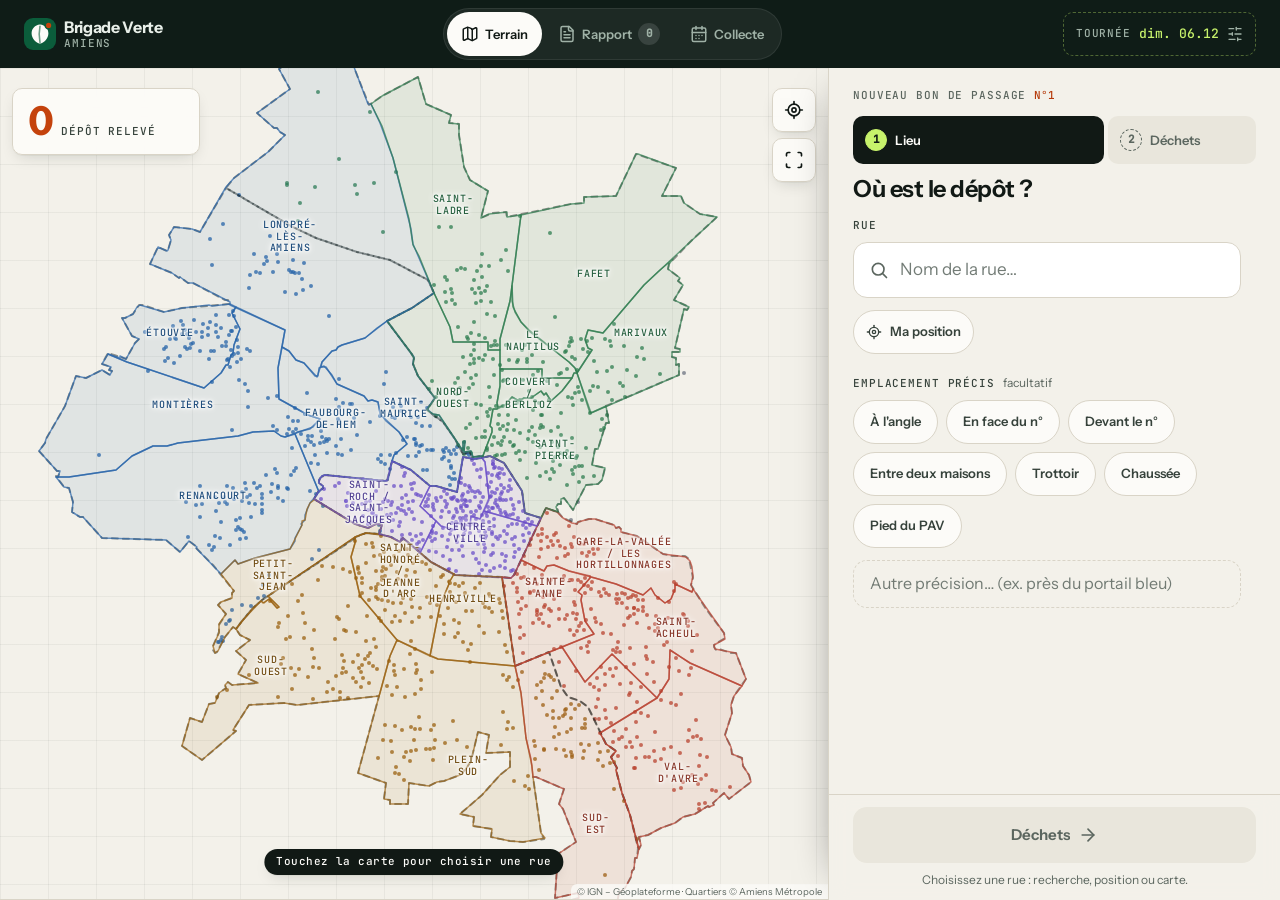
==== brigade-verte-v3/index.html @ 31c877b4 "Audit 6 axes : fiabilité des données, GPS, paysage, accessibilité Données et hors ligne - Service wo" ====
<!doctype html>
<html lang="fr">
<head>
<meta charset="utf-8">
<meta name="viewport" content="width=device-width, initial-scale=1, viewport-fit=cover, interactive-widget=resizes-content">
<meta name="theme-color" content="#0f1c17">
<meta name="color-scheme" content="light">
<meta name="robots" content="noindex, nofollow">
<meta name="description" content="Brigade Verte d'Amiens : relevé des dépôts sauvages pendant la tournée, carte du territoire, rapport prêt à envoyer.">

<link rel="manifest" href="manifest.webmanifest">
<meta name="application-name" content="Brigade Verte Amiens">
<meta name="mobile-web-app-capable" content="yes">
<meta name="apple-mobile-web-app-capable" content="yes">
<meta name="apple-mobile-web-app-status-bar-style" content="black-translucent">
<meta name="apple-mobile-web-app-title" content="Brigade Verte">
<link rel="icon" type="image/svg+xml" href="assets/logo/logo.svg">
<link rel="icon" type="image/png" sizes="32x32" href="assets/icons/icon-32.png">
<link rel="icon" type="image/png" sizes="192x192" href="assets/icons/icon-192.png">
<link rel="apple-touch-icon" href="assets/icons/icon-180.png">
<link rel="preload" href="assets/fonts/InstrumentSans-var.woff2" as="font" type="font/woff2" crossorigin>
<link rel="preload" href="assets/fonts/BricolageGrotesque-var.woff2" as="font" type="font/woff2" crossorigin>
<link rel="preload" href="assets/fonts/JetBrainsMono-500.woff2" as="font" type="font/woff2" crossorigin>

<title>Brigade Verte · Amiens</title>

<!-- Ordre : tokens → socle → structure → composants → territoire → mouvement -->
<link rel="stylesheet" href="css/vendor/leaflet.css">
<link rel="stylesheet" href="css/tokens.css">
<link rel="stylesheet" href="css/base.css">
<link rel="stylesheet" href="css/layout.css">
<link rel="stylesheet" href="css/components.css">
<link rel="stylesheet" href="css/map.css">
<link rel="stylesheet" href="css/animations.css">
<link rel="stylesheet" href="css/splash.css">
</head>
<body>
<!-- ═════════ Séquence de démarrage (css/splash.css · js/splash.js) ═════════
     Décor aria-hidden ; le lecteur d'écran n'entend qu'« Chargement… ». -->
<div class="splash" id="splash">
  <canvas class="splashDust" id="splashDust" aria-hidden="true"></canvas>
  <div class="splashGrid" aria-hidden="true"></div>
  <div class="splashSweep" aria-hidden="true"></div>
  <div class="splashHud" aria-hidden="true">
    <span class="hudTL"><b><i class="hudDot" id="splashSecureDot"></i><span id="splashSecure">SECURE CONNECTION</span></b><em id="splashProto">HTTPS · TLS</em></span>
    <span class="hudTR"><b><span id="splashOnline">SYSTEM ONLINE</span><i class="hudDot" id="splashOnlineDot"></i></b><em id="splashClock">--:--:--</em></span>
    <span class="hudBL"><b>49.8942° N · 2.2957° E</b><em>Amiens · 27 quartiers · 5 secteurs</em></span>
    <span class="hudBR"><b>Brigade Verte · v4.9</b><em id="splashVoies">Base des voies locale</em></span>
  </div>
  <div class="splashCore">
    <div class="splashLine" aria-hidden="true"></div>
    <p class="splashBoot" aria-hidden="true">INITIALISATION DU SYSTÈME...<i></i></p>
    <div class="splashEmblem" aria-hidden="true">
      <svg class="splashRing" viewBox="0 0 148 148" fill="none" stroke="currentColor"><circle cx="74" cy="74" r="72" stroke-width="1" stroke-dasharray="1 5"/><path d="M74 0v7M74 141v7M0 74h7M141 74h7" stroke-width="1.2"/></svg>
      <span class="corner c1"></span><span class="corner c2"></span><span class="corner c3"></span><span class="corner c4"></span>
      <!-- Emblème de l'application (pas un logo officiel). Logo officiel : voir OFFICIAL_LOGO dans js/splash.js -->
      <img class="splashLogo" id="splashLogo" src="assets/logo/logo.svg" alt="" width="76" height="76" decoding="async">
    </div>
    <p class="splashIdent" aria-hidden="true">IDENTIFICATION : <b>BRIGADE VERTE</b></p>
    <p class="splashTitle" aria-hidden="true">
      <span class="t1">Police municipale</span>
      <span class="t2">Amiens</span>
      <span class="t3" data-text="Brigade Verte">Brigade Verte</span>
    </p>
    <div class="splashLoad" aria-hidden="true">
      <div class="splashLoadHead"><span id="splashStatus">ACCÈS SÉCURISÉ</span><span id="splashPct">000 %</span></div>
      <div class="splashBar"><i id="splashBar"></i></div>
    </div>
  </div>
  <div class="splashScanlines" aria-hidden="true"></div>
  <div class="splashVignette" aria-hidden="true"></div>
  <div class="splashFlash" aria-hidden="true"></div>
  <p class="splashSkip" aria-hidden="true">Toucher pour passer</p>
  <p class="visually-hidden" role="status">Chargement de Brigade Verte, Police municipale d'Amiens…</p>
</div>
<a class="skip-link" href="#panel">Aller à la saisie</a>

<!-- Icônes : jeu unique Lucide (ISC), trait 2 px — référencées via <use href="#i-…"> -->
<svg class="sprite" aria-hidden="true" focusable="false" xmlns="http://www.w3.org/2000/svg">
  <symbol id="i-map-pin" viewBox="0 0 24 24"><path d="M20 10c0 6-8 12-8 12s-8-6-8-12a8 8 0 0 1 16 0Z"/><circle cx="12" cy="10" r="3"/></symbol>
  <symbol id="i-locate" viewBox="0 0 24 24"><line x1="2" x2="5" y1="12" y2="12"/><line x1="19" x2="22" y1="12" y2="12"/><line x1="12" x2="12" y1="2" y2="5"/><line x1="12" x2="12" y1="19" y2="22"/><circle cx="12" cy="12" r="7"/><circle cx="12" cy="12" r="2.5"/></symbol>
  <symbol id="i-search" viewBox="0 0 24 24"><circle cx="11" cy="11" r="7"/><path d="m21 21-4.3-4.3"/></symbol>
  <symbol id="i-x" viewBox="0 0 24 24"><path d="M18 6 6 18"/><path d="m6 6 12 12"/></symbol>
  <symbol id="i-check" viewBox="0 0 24 24"><path d="M20 6 9 17l-5-5"/></symbol>
  <symbol id="i-plus" viewBox="0 0 24 24"><path d="M5 12h14"/><path d="M12 5v14"/></symbol>
  <symbol id="i-arrow-right" viewBox="0 0 24 24"><path d="M5 12h14"/><path d="m12 5 7 7-7 7"/></symbol>
  <symbol id="i-arrow-left" viewBox="0 0 24 24"><path d="m12 19-7-7 7-7"/><path d="M19 12H5"/></symbol>
  <symbol id="i-pencil" viewBox="0 0 24 24"><path d="M17 3a2.83 2.83 0 1 1 4 4L7.5 20.5 2 22l1.5-5.5Z"/><path d="m15 5 4 4"/></symbol>
  <symbol id="i-copy" viewBox="0 0 24 24"><rect width="14" height="14" x="8" y="8" rx="2"/><path d="M4 16c-1.1 0-2-.9-2-2V4c0-1.1.9-2 2-2h10c1.1 0 2 .9 2 2"/></symbol>
  <symbol id="i-trash" viewBox="0 0 24 24"><path d="M3 6h18"/><path d="M19 6v14c0 1-1 2-2 2H7c-1 0-2-1-2-2V6"/><path d="M8 6V4c0-1 1-2 2-2h4c1 0 2 1 2 2v2"/></symbol>
  <symbol id="i-mail" viewBox="0 0 24 24"><rect width="20" height="16" x="2" y="4" rx="2"/><path d="m22 7-8.97 5.7a1.94 1.94 0 0 1-2.06 0L2 7"/></symbol>
  <symbol id="i-globe" viewBox="0 0 24 24"><circle cx="12" cy="12" r="10"/><path d="M12 2a14.5 14.5 0 0 0 0 20 14.5 14.5 0 0 0 0-20"/><path d="M2 12h20"/></symbol>
  <symbol id="i-download" viewBox="0 0 24 24"><path d="M21 15v4a2 2 0 0 1-2 2H5a2 2 0 0 1-2-2v-4"/><polyline points="7 10 12 15 17 10"/><line x1="12" x2="12" y1="15" y2="3"/></symbol>
  <symbol id="i-upload" viewBox="0 0 24 24"><path d="M21 15v4a2 2 0 0 1-2 2H5a2 2 0 0 1-2-2v-4"/><polyline points="17 8 12 3 7 8"/><line x1="12" x2="12" y1="3" y2="15"/></symbol>
  <symbol id="i-sliders" viewBox="0 0 24 24"><line x1="21" x2="14" y1="4" y2="4"/><line x1="10" x2="3" y1="4" y2="4"/><line x1="21" x2="12" y1="12" y2="12"/><line x1="8" x2="3" y1="12" y2="12"/><line x1="21" x2="16" y1="20" y2="20"/><line x1="12" x2="3" y1="20" y2="20"/><line x1="14" x2="14" y1="2" y2="6"/><line x1="8" x2="8" y1="10" y2="14"/><line x1="16" x2="16" y1="18" y2="22"/></symbol>
  <symbol id="i-rotate" viewBox="0 0 24 24"><path d="M3 12a9 9 0 1 0 9-9 9.75 9.75 0 0 0-6.74 2.74L3 8"/><path d="M3 3v5h5"/></symbol>
  <symbol id="i-scan" viewBox="0 0 24 24"><path d="M3 7V5a2 2 0 0 1 2-2h2"/><path d="M17 3h2a2 2 0 0 1 2 2v2"/><path d="M21 17v2a2 2 0 0 1-2 2h-2"/><path d="M7 21H5a2 2 0 0 1-2-2v-2"/></symbol>
  <symbol id="i-file" viewBox="0 0 24 24"><path d="M15 2H6a2 2 0 0 0-2 2v16a2 2 0 0 0 2 2h12a2 2 0 0 0 2-2V7Z"/><path d="M14 2v4a2 2 0 0 0 2 2h4"/><path d="M16 13H8"/><path d="M16 17H8"/><path d="M10 9H8"/></symbol>
  <symbol id="i-calendar" viewBox="0 0 24 24"><rect width="18" height="18" x="3" y="4" rx="2"/><path d="M16 2v4"/><path d="M8 2v4"/><path d="M3 10h18"/><path d="M8 14h.01"/><path d="M12 14h.01"/><path d="M16 14h.01"/><path d="M8 18h.01"/><path d="M12 18h.01"/></symbol>
  <symbol id="i-external" viewBox="0 0 24 24"><path d="M15 3h6v6"/><path d="M10 14 21 3"/><path d="M18 13v6a2 2 0 0 1-2 2H5a2 2 0 0 1-2-2V8a2 2 0 0 1 2-2h6"/></symbol>
  <symbol id="i-map" viewBox="0 0 24 24"><path d="M14.1 4.9 9.9 3.1a2 2 0 0 0-1.7 0L3.6 5.2A1 1 0 0 0 3 6.1v13.3a1 1 0 0 0 1.4.9l3.8-1.9a2 2 0 0 1 1.7 0l4.2 2.1a2 2 0 0 0 1.7 0l4.6-2.3a1 1 0 0 0 .6-.9V4.6a1 1 0 0 0-1.4-.9l-3.8 1.9a2 2 0 0 1-1.7 0Z"/><path d="M15 5.8v15"/><path d="M9 3.2v15"/></symbol>
  <symbol id="i-flag" viewBox="0 0 24 24"><path d="M4 15s1-1 4-1 5 2 8 2 4-1 4-1V3s-1 1-4 1-5-2-8-2-4 1-4 1z"/><line x1="4" x2="4" y1="22" y2="15"/></symbol>
  <symbol id="i-corner" viewBox="0 0 24 24"><polyline points="9 10 4 15 9 20"/><path d="M20 4v7a4 4 0 0 1-4 4H4"/></symbol>
  <symbol id="i-chevron" viewBox="0 0 24 24"><path d="m6 9 6 6 6-6"/></symbol>
  <symbol id="i-more" viewBox="0 0 24 24"><circle cx="12" cy="12" r="1"/><circle cx="19" cy="12" r="1"/><circle cx="5" cy="12" r="1"/></symbol>
  <symbol id="i-wifi-off" viewBox="0 0 24 24"><path d="M12 20h.01"/><path d="M8.5 16.43a5 5 0 0 1 7 0"/><path d="M2 8.82a15 15 0 0 1 4.17-2.65"/><path d="M10.66 5c4.01-.36 8.14.9 11.34 3.76"/><path d="M16.85 11.25a10 10 0 0 1 2.22 1.68"/><path d="M5 13a10 10 0 0 1 5.24-2.76"/><line x1="2" x2="22" y1="2" y2="22"/></symbol>
</svg>

<div class="app" id="app" data-view="terrain" data-stage="1">

  <!-- ═══ Barre d'application ═══ -->
  <header class="appbar">
    <h1 class="visually-hidden">Brigade Verte Amiens — relevé des dépôts sauvages</h1>
    <a class="brand" href="#terrain" aria-label="Brigade Verte — accueil de la tournée">
      <svg class="brandMark" viewBox="0 0 32 32" aria-hidden="true"><rect width="32" height="32" rx="9" fill="#0b5d3b"/><path d="M16 6.5c5.2.5 8.4 4.3 8.4 8.8 0 5.5-4.5 9.5-8.4 10.4-3.9-.9-8.4-4.9-8.4-10.4 0-4.5 3.2-8.3 8.4-8.8Z" fill="#fcfbf8"/><path d="M16 8.2c-1 4.9-1 11.7 0 16.4" stroke="#0b5d3b" stroke-width="1.6" stroke-linecap="round" fill="none" opacity=".6"/><circle cx="24.6" cy="7.4" r="3.4" fill="#c4420c" stroke="#0b5d3b" stroke-width="1.6"/></svg>
      <span class="wordmark" aria-hidden="true"><b>Brigade Verte</b><span>Amiens</span></span>
    </a>

    <nav class="viewSwitch" aria-label="Vues">
      <button type="button" class="vsBtn" data-view-target="terrain" aria-current="page" aria-label="Terrain : saisie et carte"><svg class="icon" aria-hidden="true"><use href="#i-map"></use></svg><span>Terrain</span></button>
      <button type="button" class="vsBtn" data-view-target="rapport" aria-label="Rapport de tournée"><svg class="icon" aria-hidden="true"><use href="#i-file"></use></svg><span>Rapport</span><span class="count" id="navCount">0</span></button>
      <button type="button" class="vsBtn" data-view-target="collecte" aria-label="Jour de collecte"><svg class="icon" aria-hidden="true"><use href="#i-calendar"></use></svg><span>Collecte</span></button>
    </nav>

    <button type="button" class="stamp" id="openSettings" aria-haspopup="dialog">
      <span class="stampLabel">Tournée</span>
      <time id="tourDate" class="stampDate">—</time>
      <svg class="icon" aria-hidden="true"><use href="#i-sliders"></use></svg>
      <span class="visually-hidden">— réglages de la tournée</span>
    </button>
  </header>

  <div class="banner banner--offline" id="offlineBanner" role="status" hidden>
    <svg class="icon" aria-hidden="true"><use href="#i-wifi-off"></use></svg>
    Hors connexion — tout reste enregistré sur l'appareil. Secteur déduit de la rue.
  </div>
  <div class="banner banner--update" id="updateBanner" role="status" hidden>
    <span>Nouvelle version prête.</span>
    <button class="linkBtn" id="updateReload" type="button">Actualiser</button>
  </div>

  <main class="stage" id="main">

    <!-- ═══ Territoire : carte de la tournée ═══ -->
    <section class="territory" id="territory" aria-label="Carte de la tournée">
      <div class="map" id="map" aria-label="Carte d'Amiens : quartiers, rues et dépôts relevés"></div>

      <div class="mapHud" id="mapHud">
        <div class="hudCount"><b id="hudCount">0</b><span id="hudCountLabel">dépôt relevé</span></div>
        <div class="sectorBar" id="hudSectors" aria-hidden="true"></div>
      </div>

      <div class="mapTools">
        <button type="button" class="mapBtn" id="mapLocate" title="Me localiser" aria-label="Me localiser et proposer les rues proches"><svg class="icon" aria-hidden="true"><use href="#i-locate"></use></svg></button>
        <button type="button" class="mapBtn" id="mapFit" title="Recentrer" aria-label="Recentrer la carte"><svg class="icon" aria-hidden="true"><use href="#i-scan"></use></svg></button>
      </div>

      <p class="mapHint" id="mapHint">Touchez la carte pour choisir une rue</p>
      <p class="gpsStatus mono" id="gpsStatus" role="status" aria-live="polite" hidden></p>

      <div class="mapPick" id="mapPick" role="dialog" aria-label="Rues proches du point touché" hidden>
        <div class="mapPickHead"><span id="mapPickTitle">Rues les plus proches</span><button type="button" class="iconBtn" id="mapPickClose" aria-label="Fermer"><svg class="icon" aria-hidden="true"><use href="#i-x"></use></svg></button></div>
        <div class="mapPickList" id="mapPickList" role="listbox"></div>
      </div>
    </section>

    <!-- ═══ Panneau : saisie ou rapport ═══ -->
    <section class="panel" id="panel" tabindex="-1">

      <!-- ─── Vue TERRAIN : composeur de bon de passage ─── -->
      <div class="view view--terrain" id="viewTerrain">
        <div class="composerHead">
          <p class="eyebrow" id="composerEyebrow">Nouveau bon de passage <span class="mono" id="composerNum">n°1</span></p>
          <ol class="stages" aria-label="Étapes du bon de passage">
            <li><button type="button" class="stageBtn" data-stage-target="1"><span class="stageDot">1</span><span class="stageName">Lieu</span></button></li>
            <li><button type="button" class="stageBtn" data-stage-target="2"><span class="stageDot">2</span><span class="stageName">Déchets</span></button></li>
          </ol>
        </div>

        <div class="composerBody" id="composerBody">

          <!-- Étape 1 · LIEU -->
          <fieldset class="stagePane" id="stage1" data-stage="1">
            <legend class="stageTitle">Où est le dépôt&nbsp;?</legend>

            <div class="field">
              <label class="label" for="streetInput">Rue</label>
              <div class="combo" id="streetCombo">
                <svg class="icon comboIcon" aria-hidden="true"><use href="#i-search"></use></svg>
                <input id="streetInput" class="input input--combo" autocomplete="off" autocapitalize="off" enterkeyhint="search" spellcheck="false" placeholder="Nom de la rue…" role="combobox" aria-autocomplete="list" aria-expanded="false" aria-controls="streetSuggest">
                <button type="button" class="comboClear" id="streetClear" aria-label="Effacer la rue" hidden><svg class="icon" aria-hidden="true"><use href="#i-x"></use></svg></button>
                <div id="streetSuggest" class="suggest" role="listbox" aria-label="Rues correspondantes"></div>
              </div>
              <div class="quickRow">
                <button type="button" class="chipBtn" id="locateBtn"><svg class="icon" aria-hidden="true"><use href="#i-locate"></use></svg>Ma position</button>
                <button type="button" class="chipBtn" id="duplicateLast" hidden><svg class="icon" aria-hidden="true"><use href="#i-corner"></use></svg><span id="duplicateLastLabel">Même adresse</span></button>
              </div>
              <div class="gpsPanel" id="gpsPanel" role="region" aria-labelledby="gpsPanelTitle" aria-live="polite" hidden></div>
            </div>

            <div class="place" id="placeCard" hidden>
              <div class="placeMain">
                <span class="placePin" aria-hidden="true"><svg class="icon"><use href="#i-map-pin"></use></svg></span>
                <div class="placeText">
                  <b id="placeStreet">—</b>
                  <span class="placeQuartier" id="placeQuartier" hidden></span>
                  <button type="button" class="placeCollecte" id="placeCollecte" hidden></button>
                  <button type="button" class="sectorTag" id="sectorTag" aria-expanded="false" aria-controls="sectorPicker">
                    <span class="sectorSwatch" aria-hidden="true"></span><span id="sectorTagText">Secteur ?</span><svg class="icon" aria-hidden="true"><use href="#i-chevron"></use></svg>
                  </button>
                </div>
                <div class="field field--num">
                  <label class="label" for="numeroRue">N°</label>
                  <input id="numeroRue" class="input input--num mono" inputmode="text" autocomplete="off" autocapitalize="off" enterkeyhint="done" maxlength="8" placeholder="—" aria-describedby="numHelp">
                </div>
              </div>
              <p class="help" id="numHelp">Numéro facultatif — il affine le secteur quand le réseau est disponible.</p>
              <div class="sectorPicker" id="sectorPicker" role="radiogroup" aria-label="Secteur" hidden></div>
            </div>

            <div class="field" id="precField">
              <span class="label" id="precLabel">Emplacement précis <span class="opt">facultatif</span></span>
              <div class="toggles" role="group" aria-labelledby="precLabel">
                <button class="toggle" type="button" data-key="angle" aria-pressed="false">À l'angle</button>
                <button class="toggle" type="button" data-key="face" aria-pressed="false">En face du n°</button>
                <button class="toggle" type="button" data-key="devant" aria-pressed="false">Devant le n°</button>
                <button class="toggle" type="button" data-key="entre" aria-pressed="false">Entre deux maisons</button>
                <button class="toggle" type="button" data-key="trottoir" aria-pressed="false">Trottoir</button>
                <button class="toggle" type="button" data-key="chaussee" aria-pressed="false">Chaussée</button>
                <button class="toggle" type="button" data-key="pav" aria-pressed="false">Pied du PAV</button>
              </div>
              <label class="visually-hidden" for="precCustom">Autre précision</label>
              <input id="precCustom" class="input input--quiet" autocomplete="off" enterkeyhint="done" maxlength="120" placeholder="Autre précision… (ex. près du portail bleu)">
            </div>
          </fieldset>

          <!-- Étape 2 · DÉCHETS -->
          <fieldset class="stagePane" id="stage2" data-stage="2">
            <legend class="stageTitle">Qu'avez-vous constaté&nbsp;?</legend>

            <div class="found" id="foundBox" aria-live="polite">
              <span class="label" id="wasteChipsLabel">Constaté</span>
              <div id="wasteChips" class="chips" role="group" aria-labelledby="wasteChipsLabel" data-focus-after="wasteInput"></div>
            </div>

            <div class="lineOut" id="lineOut" hidden>
              <span class="label">Ligne du rapport</span>
              <p class="lineOutText mono" id="linePreview">—</p>
            </div>
            <div class="dupNote" id="dupNote" role="status" hidden></div>

            <div class="field">
              <span class="label" id="frequentLabel">Les plus fréquents</span>
              <div class="pickers" id="frequentWaste" role="group" aria-labelledby="frequentLabel"></div>
            </div>

            <div class="field">
              <label class="label" for="wasteInput">Autre déchet</label>
              <div class="combo" id="wasteCombo">
                <svg class="icon comboIcon" aria-hidden="true"><use href="#i-search"></use></svg>
                <input id="wasteInput" class="input input--combo" autocomplete="off" enterkeyhint="done" spellcheck="false" placeholder="ex. mat, sac, grav…" role="combobox" aria-autocomplete="list" aria-expanded="false" aria-controls="wasteSuggest">
                <button type="button" class="comboAdd" id="addWaste" aria-label="Ajouter le texte saisi"><svg class="icon" aria-hidden="true"><use href="#i-plus"></use></svg><span>Ajouter</span></button>
                <div id="wasteSuggest" class="suggest" role="listbox" aria-label="Déchets correspondants"></div>
              </div>
            </div>


            <div class="field">
              <span class="label" id="catLabel">Par famille</span>
              <div class="catTabs" id="catTabs" role="tablist" aria-labelledby="catLabel"></div>
              <div class="pickers" id="catWaste" role="tabpanel" aria-labelledby="catLabel"></div>
            </div>
          </fieldset>

        </div>

        <div class="actionBar" id="actionBar">
          <button type="button" class="btn btn--quiet" id="stageBack"><svg class="icon" aria-hidden="true"><use href="#i-arrow-left"></use></svg><span>Retour</span></button>
          <button type="button" class="btn btn--primary btn--grow" id="stageNext" aria-describedby="stageHint"><span id="stageNextLabel">Continuer</span><svg class="icon" aria-hidden="true"><use href="#i-arrow-right"></use></svg></button>
          <p class="actionHint" id="stageHint" role="status" aria-live="polite"></p>
          <button type="button" class="linkBtn cancelEdit" id="cancelEdit" hidden>Annuler la modification</button>
        </div>
      </div>

      <!-- ─── Vue RAPPORT ─── -->
      <div class="view view--rapport" id="viewRapport" hidden>
        <div class="reportScroll">
          <header class="reportHead">
            <p class="eyebrow">Rapport de tournée</p>
            <h2 class="viewTitle" id="reportTitle">Îlotage du —</h2>
            <div class="reportStats" id="reportStats"></div>
            <div class="reportQuartiers" id="reportQuartiers" hidden></div>
          </header>

          <div class="reportEmpty" id="reportEmpty" hidden>
            <div class="emptyArt" aria-hidden="true"><span></span><span></span><span></span></div>
            <h2>Aucun dépôt relevé pour l'instant</h2>
            <p>Chaque bon de passage enregistré sur le terrain s'ajoute ici, classé par secteur, dans le format du message habituel.</p>
            <button type="button" class="btn btn--primary" data-view-target="terrain"><svg class="icon" aria-hidden="true"><use href="#i-plus"></use></svg>Relever un premier dépôt</button>
          </div>

          <div class="reportBody" id="reportBody">
            <article class="doc" aria-labelledby="docSubject">
              <div class="docTo">
                <label class="docLabel mono" for="mailTo">À</label>
                <input id="mailTo" class="docToInput" type="text" inputmode="email" enterkeyhint="done" autocomplete="email" autocapitalize="off" spellcheck="false" placeholder="Adresse du service destinataire" aria-describedby="mailToNote">
              </div>
              <p class="docToNote" id="mailToNote" hidden></p>
              <div class="docHead">
                <span class="docLabel mono">Objet</span>
                <span id="docSubject" class="docSubject">Dépôts sauvages</span>
                <span class="docState" id="docState" hidden>Modifié à la main</span>
              </div>
              <div id="mail" class="docBody mono" spellcheck="false" aria-label="Texte du message"></div>
              <div class="docTools">
                <button class="linkBtn" id="editMail" type="button" aria-pressed="false"><svg class="icon" aria-hidden="true"><use href="#i-pencil"></use></svg><span>Modifier le texte</span></button>
                <button class="linkBtn" id="resetMail" type="button" hidden><svg class="icon" aria-hidden="true"><use href="#i-rotate"></use></svg><span>Rétablir le texte automatique</span></button>
              </div>
            </article>

            <div class="sendBar">
              <button class="btn btn--primary sendMain" id="openMail" type="button"><svg class="icon" aria-hidden="true"><use href="#i-mail"></use></svg><span>Envoyer avec Outlook</span></button>
              <button class="btn btn--line" id="copyMail" type="button" aria-label="Copier le message"><svg class="icon" aria-hidden="true"><use href="#i-copy"></use></svg><span>Copier</span></button>
              <button class="btn btn--line" id="openMailWeb" type="button" title="Outlook sur le web, sans application"><svg class="icon" aria-hidden="true"><use href="#i-globe"></use></svg><span>Outlook Web</span></button>
            </div>
            <div class="sendFallback" id="sendFallback" role="region" aria-labelledby="sendFallbackTitle" hidden>
              <p class="sendFallbackTitle" id="sendFallbackTitle">Outlook ne s'est pas ouvert&nbsp;?</p>
              <p class="sendFallbackText" id="sendFallbackText">Choisissez une autre façon d'envoyer ce rapport.</p>
              <div class="sendFallbackActions">
                <button class="btn btn--line" id="fallbackWeb" type="button"><svg class="icon" aria-hidden="true"><use href="#i-globe"></use></svg><span>Outlook Web</span></button>
                <button class="btn btn--line" id="fallbackMailto" type="button"><svg class="icon" aria-hidden="true"><use href="#i-mail"></use></svg><span>Autre messagerie</span></button>
                <button class="btn btn--line" id="fallbackCopy" type="button"><svg class="icon" aria-hidden="true"><use href="#i-copy"></use></svg><span>Copier</span></button>
              </div>
            </div>
            <p class="sendNote">Outlook s'ouvre prérempli et le message est aussi copié&nbsp;: collez-le à la place du texte pour garder les secteurs en <b><u>gras souligné</u></b>.</p>

            <section class="ledger" aria-labelledby="ledgerTitle">
              <div class="sectionHead">
                <h2 id="ledgerTitle" tabindex="-1">Bons de passage</h2>
                <button type="button" class="linkBtn" data-view-target="terrain" data-new="1"><svg class="icon" aria-hidden="true"><use href="#i-plus"></use></svg>Nouveau</button>
              </div>
              <div id="bpList" class="tickets"></div>
            </section>

            <section class="closeTour">
              <div>
                <h2>Fin de tournée</h2>
                <p>Une fois le message envoyé, clôturez pour repartir de zéro.</p>
              </div>
              <button class="btn btn--danger" id="clearAllBps" type="button"><svg class="icon" aria-hidden="true"><use href="#i-flag"></use></svg>Clôturer la tournée</button>
            </section>
          </div>
        </div>
      </div>

      <!-- ═════════════ Jour de collecte ═════════════ -->
      <div class="view view--collecte" id="viewCollecte" hidden>
        <div class="collecteScroll">
          <header class="collecteHead">
            <p class="eyebrow">Jour de collecte</p>
            <h2 class="viewTitle">Quand passe la benne&nbsp;?</h2>
            <p class="collecteLead">Ordures ménagères et poubelle jaune, à l'adresse près — sans passer par le site de la ville.</p>
          </header>

          <form class="colForm" id="colForm" role="search" aria-label="Chercher un jour de collecte" novalidate>
            <div class="field">
              <label class="label" for="colInput">Rue d'Amiens ou commune</label>
              <div class="combo" id="colCombo">
                <svg class="icon comboIcon" aria-hidden="true"><use href="#i-search"></use></svg>
                <input id="colInput" type="search" class="input input--combo" autocomplete="off" autocapitalize="off" enterkeyhint="search" spellcheck="false" placeholder="Rue Jules Barni, Longueau…" role="combobox" aria-autocomplete="list" aria-expanded="false" aria-controls="colSuggest">
                <button type="button" class="comboClear" id="colClear" aria-label="Effacer la recherche" hidden><svg class="icon" aria-hidden="true"><use href="#i-x"></use></svg></button>
                <div id="colSuggest" class="suggest" role="listbox" aria-label="Rues et communes"></div>
              </div>
            </div>
            <div class="field colNumField">
              <label class="label" for="colNum">N° <span class="opt">facultatif</span></label>
              <input id="colNum" class="input input--num mono" inputmode="text" autocomplete="off" placeholder="12 bis" maxlength="10">
            </div>
          </form>

          <div class="colRecent" id="colRecent" hidden></div>
          <div class="colResult" id="colResult" aria-live="polite"></div>

          <details class="colRules">
            <summary>Jours fériés et semaines paires</summary>
            <p>Les jours fériés sont collectés normalement, <b>sauf le 1<sup>er</sup> janvier, le 1<sup>er</sup> mai et le 25 décembre</b>. À Amiens, la collecte de ces jours-là a lieu le mercredi de la même semaine ; dans les autres communes, le lendemain.</p>
            <p>« Semaines paires » : numérotation officielle des semaines (ISO). <span id="colWeek"></span></p>
            <p class="colSource">Source : Amiens Métropole. En cas de doute, <a id="colOfficial" target="_blank" rel="noopener">vérifiez sur amiens.fr<svg class="icon" aria-hidden="true"><use href="#i-external"></use></svg></a>.</p>
          </details>
        </div>
      </div>
    </section>
  </main>
</div>

<!-- ═══ Réglages de tournée (feuille) ═══ -->
<dialog class="sheet" id="settingsDlg" aria-labelledby="settingsTitle">
  <form method="dialog" class="sheetInner">
    <div class="sheetHead">
      <h2 id="settingsTitle">Réglages de la tournée</h2>
      <button class="iconBtn" value="close" aria-label="Fermer"><svg class="icon" aria-hidden="true"><use href="#i-x"></use></svg></button>
    </div>
    <div class="field">
      <label class="label" for="date">Date de l'îlotage</label>
      <input type="date" id="date" class="input mono">
    </div>
    <div class="settingRow">
      <div>
        <b id="gpsLabel">Localisation GPS</b>
        <p class="help">Propose les rues proches de votre position.</p>
      </div>
      <button type="button" class="switch" id="gpsToggle" role="switch" aria-checked="true" aria-labelledby="gpsLabel"><span></span></button>
    </div>
    <div class="settingGroup">
      <span class="label">Sauvegarde de secours</span>
      <button class="rowBtn" id="exportBps" type="button"><svg class="icon" aria-hidden="true"><use href="#i-download"></use></svg><span><b>Exporter les bons de passage</b><small>Fichier .json sur l'appareil</small></span></button>
      <button class="rowBtn" id="importBps" type="button"><svg class="icon" aria-hidden="true"><use href="#i-upload"></use></svg><span><b>Recharger un fichier</b><small>Remplace les bons de passage actuels</small></span></button>
      <input type="file" id="importFile" accept=".json,application/json" hidden>
    </div>
    <div class="settingGroup">
      <span class="label">Saisie</span>
      <button class="rowBtn rowBtn--danger" id="resetCurrent" type="button"><svg class="icon" aria-hidden="true"><use href="#i-trash"></use></svg><span><b>Effacer la saisie en cours</b><small>Les bons déjà enregistrés sont conservés</small></span></button>
    </div>
    <p class="sheetFoot mono" id="saveStatus" role="status" aria-live="polite">Enregistré sur l'appareil</p>
  </form>
</dialog>

<!-- ═══ Confirmation (remplace confirm() natif) ═══ -->
<dialog class="modal" id="confirmDlg" aria-labelledby="confirmTitle" aria-describedby="confirmText">
  <form method="dialog" class="modalInner">
    <h2 id="confirmTitle">Confirmer</h2>
    <p id="confirmText"></p>
    <label class="checkRow" id="confirmCheckRow" hidden><input type="checkbox" id="confirmCheck"><span id="confirmCheckText"></span></label>
    <div class="modalActions">
      <button class="btn btn--quiet" value="cancel" id="confirmCancel">Annuler</button>
      <button class="btn btn--danger" value="ok" id="confirmOk">Confirmer</button>
    </div>
  </form>
</dialog>

<div id="toast" class="toast"></div>
<p class="visually-hidden" id="livePolite" role="status" aria-live="polite"></p>
<p class="visually-hidden" id="liveAssertive" role="alert" aria-live="assertive"></p>
<p class="visually-hidden" id="routeAnnounce" role="status" aria-live="polite"></p>

<script defer src="js/vendor/leaflet.js"></script>
<script type="module" src="js/app.js"></script>
</body>
</html>
---- brigade-verte-v3/css/vendor/leaflet.css ----
/* required styles */

.leaflet-pane,
.leaflet-tile,
.leaflet-marker-icon,
.leaflet-marker-shadow,
.leaflet-tile-container,
.leaflet-pane > svg,
.leaflet-pane > canvas,
.leaflet-zoom-box,
.leaflet-image-layer,
.leaflet-layer {
	position: absolute;
	left: 0;
	top: 0;
	}
.leaflet-container {
	overflow: hidden;
	}
.leaflet-tile,
.leaflet-marker-icon,
.leaflet-marker-shadow {
	-webkit-user-select: none;
	   -moz-user-select: none;
	        user-select: none;
	  -webkit-user-drag: none;
	}
/* Prevents IE11 from highlighting tiles in blue */
.leaflet-tile::selection {
	background: transparent;
}
/* Safari renders non-retina tile on retina better with this, but Chrome is worse */
.leaflet-safari .leaflet-tile {
	image-rendering: -webkit-optimize-contrast;
	}
/* hack that prevents hw layers "stretching" when loading new tiles */
.leaflet-safari .leaflet-tile-container {
	width: 1600px;
	height: 1600px;
	-webkit-transform-origin: 0 0;
	}
.leaflet-marker-icon,
.leaflet-marker-shadow {
	display: block;
	}
/* .leaflet-container svg: reset svg max-width decleration shipped in Joomla! (joomla.org) 3.x */
/* .leaflet-container img: map is broken in FF if you have max-width: 100% on tiles */
.leaflet-container .leaflet-overlay-pane svg {
	max-width: none !important;
	max-height: none !important;
	}
.leaflet-container .leaflet-marker-pane img,
.leaflet-container .leaflet-shadow-pane img,
.leaflet-container .leaflet-tile-pane img,
.leaflet-container img.leaflet-image-layer,
.leaflet-container .leaflet-tile {
	max-width: none !important;
	max-height: none !important;
	width: auto;
	padding: 0;
	}

.leaflet-container img.leaflet-tile {
	/* See: https://bugs.chromium.org/p/chromium/issues/detail?id=600120 */
	mix-blend-mode: plus-lighter;
}

.leaflet-container.leaflet-touch-zoom {
	-ms-touch-action: pan-x pan-y;
	touch-action: pan-x pan-y;
	}
.leaflet-container.leaflet-touch-drag {
	-ms-touch-action: pinch-zoom;
	/* Fallback for FF which doesn't support pinch-zoom */
	touch-action: none;
	touch-action: pinch-zoom;
}
.leaflet-container.leaflet-touch-drag.leaflet-touch-zoom {
	-ms-touch-action: none;
	touch-action: none;
}
.leaflet-container {
	-webkit-tap-highlight-color: transparent;
}
.leaflet-container a {
	-webkit-tap-highlight-color: rgba(51, 181, 229, 0.4);
}
.leaflet-tile {
	filter: inherit;
	visibility: hidden;
	}
.leaflet-tile-loaded {
	visibility: inherit;
	}
.leaflet-zoom-box {
	width: 0;
	height: 0;
	-moz-box-sizing: border-box;
	     box-sizing: border-box;
	z-index: 800;
	}
/* workaround for https://bugzilla.mozilla.org/show_bug.cgi?id=888319 */
.leaflet-overlay-pane svg {
	-moz-user-select: none;
	}

.leaflet-pane         { z-index: 400; }

.leaflet-tile-pane    { z-index: 200; }
.leaflet-overlay-pane { z-index: 400; }
.leaflet-shadow-pane  { z-index: 500; }
.leaflet-marker-pane  { z-index: 600; }
.leaflet-tooltip-pane   { z-index: 650; }
.leaflet-popup-pane   { z-index: 700; }

.leaflet-map-pane canvas { z-index: 100; }
.leaflet-map-pane svg    { z-index: 200; }

.leaflet-vml-shape {
	width: 1px;
	height: 1px;
	}
.lvml {
	behavior: url(#default#VML);
	display: inline-block;
	position: absolute;
	}


/* control positioning */

.leaflet-control {
	position: relative;
	z-index: 800;
	pointer-events: visiblePainted; /* IE 9-10 doesn't have auto */
	pointer-events: auto;
	}
.leaflet-top,
.leaflet-bottom {
	position: absolute;
	z-index: 1000;
	pointer-events: none;
	}
.leaflet-top {
	top: 0;
	}
.leaflet-right {
	right: 0;
	}
.leaflet-bottom {
	bottom: 0;
	}
.leaflet-left {
	left: 0;
	}
.leaflet-control {
	float: left;
	clear: both;
	}
.leaflet-right .leaflet-control {
	float: right;
	}
.leaflet-top .leaflet-control {
	margin-top: 10px;
	}
.leaflet-bottom .leaflet-control {
	margin-bottom: 10px;
	}
.leaflet-left .leaflet-control {
	margin-left: 10px;
	}
.leaflet-right .leaflet-control {
	margin-right: 10px;
	}


/* zoom and fade animations */

.leaflet-fade-anim .leaflet-popup {
	opacity: 0;
	-webkit-transition: opacity 0.2s linear;
	   -moz-transition: opacity 0.2s linear;
	        transition: opacity 0.2s linear;
	}
.leaflet-fade-anim .leaflet-map-pane .leaflet-popup {
	opacity: 1;
	}
.leaflet-zoom-animated {
	-webkit-transform-origin: 0 0;
	    -ms-transform-origin: 0 0;
	        transform-origin: 0 0;
	}
svg.leaflet-zoom-animated {
	will-change: transform;
}

.leaflet-zoom-anim .leaflet-zoom-animated {
	-webkit-transition: -webkit-transform 0.25s cubic-bezier(0,0,0.25,1);
	   -moz-transition:    -moz-transform 0.25s cubic-bezier(0,0,0.25,1);
	        transition:         transform 0.25s cubic-bezier(0,0,0.25,1);
	}
.leaflet-zoom-anim .leaflet-tile,
.leaflet-pan-anim .leaflet-tile {
	-webkit-transition: none;
	   -moz-transition: none;
	        transition: none;
	}

.leaflet-zoom-anim .leaflet-zoom-hide {
	visibility: hidden;
	}


/* cursors */

.leaflet-interactive {
	cursor: pointer;
	}
.leaflet-grab {
	cursor: -webkit-grab;
	cursor:    -moz-grab;
	cursor:         grab;
	}
.leaflet-crosshair,
.leaflet-crosshair .leaflet-interactive {
	cursor: crosshair;
	}
.leaflet-popup-pane,
.leaflet-control {
	cursor: auto;
	}
.leaflet-dragging .leaflet-grab,
.leaflet-dragging .leaflet-grab .leaflet-interactive,
.leaflet-dragging .leaflet-marker-draggable {
	cursor: move;
	cursor: -webkit-grabbing;
	cursor:    -moz-grabbing;
	cursor:         grabbing;
	}

/* marker & overlays interactivity */
.leaflet-marker-icon,
.leaflet-marker-shadow,
.leaflet-image-layer,
.leaflet-pane > svg path,
.leaflet-tile-container {
	pointer-events: none;
	}

.leaflet-marker-icon.leaflet-interactive,
.leaflet-image-layer.leaflet-interactive,
.leaflet-pane > svg path.leaflet-interactive,
svg.leaflet-image-layer.leaflet-interactive path {
	pointer-events: visiblePainted; /* IE 9-10 doesn't have auto */
	pointer-events: auto;
	}

/* visual tweaks */

.leaflet-container {
	background: #ddd;
	outline-offset: 1px;
	}
.leaflet-container a {
	color: #0078A8;
	}
.leaflet-zoom-box {
	border: 2px dotted #38f;
	background: rgba(255,255,255,0.5);
	}


/* general typography */
.leaflet-container {
	font-family: "Helvetica Neue", Arial, Helvetica, sans-serif;
	font-size: 12px;
	font-size: 0.75rem;
	line-height: 1.5;
	}


/* general toolbar styles */

.leaflet-bar {
	box-shadow: 0 1px 5px rgba(0,0,0,0.65);
	border-radius: 4px;
	}
.leaflet-bar a {
	background-color: #fff;
	border-bottom: 1px solid #ccc;
	width: 26px;
	height: 26px;
	line-height: 26px;
	display: block;
	text-align: center;
	text-decoration: none;
	color: black;
	}
.leaflet-bar a,
.leaflet-control-layers-toggle {
	background-position: 50% 50%;
	background-repeat: no-repeat;
	display: block;
	}
.leaflet-bar a:hover,
.leaflet-bar a:focus {
	background-color: #f4f4f4;
	}
.leaflet-bar a:first-child {
	border-top-left-radius: 4px;
	border-top-right-radius: 4px;
	}
.leaflet-bar a:last-child {
	border-bottom-left-radius: 4px;
	border-bottom-right-radius: 4px;
	border-bottom: none;
	}
.leaflet-bar a.leaflet-disabled {
	cursor: default;
	background-color: #f4f4f4;
	color: #bbb;
	}

.leaflet-touch .leaflet-bar a {
	width: 30px;
	height: 30px;
	line-height: 30px;
	}
.leaflet-touch .leaflet-bar a:first-child {
	border-top-left-radius: 2px;
	border-top-right-radius: 2px;
	}
.leaflet-touch .leaflet-bar a:last-child {
	border-bottom-left-radius: 2px;
	border-bottom-right-radius: 2px;
	}

/* zoom control */

.leaflet-control-zoom-in,
.leaflet-control-zoom-out {
	font: bold 18px 'Lucida Console', Monaco, monospace;
	text-indent: 1px;
	}

.leaflet-touch .leaflet-control-zoom-in, .leaflet-touch .leaflet-control-zoom-out  {
	font-size: 22px;
	}


/* layers control */

.leaflet-control-layers {
	box-shadow: 0 1px 5px rgba(0,0,0,0.4);
	background: #fff;
	border-radius: 5px;
	}
.leaflet-control-layers-toggle {
	background-image: url(images/layers.png);
	width: 36px;
	height: 36px;
	}
.leaflet-retina .leaflet-control-layers-toggle {
	background-image: url(images/layers-2x.png);
	background-size: 26px 26px;
	}
.leaflet-touch .leaflet-control-layers-toggle {
	width: 44px;
	height: 44px;
	}
.leaflet-control-layers .leaflet-control-layers-list,
.leaflet-control-layers-expanded .leaflet-control-layers-toggle {
	display: none;
	}
.leaflet-control-layers-expanded .leaflet-control-layers-list {
	display: block;
	position: relative;
	}
.leaflet-control-layers-expanded {
	padding: 6px 10px 6px 6px;
	color: #333;
	background: #fff;
	}
.leaflet-control-layers-scrollbar {
	overflow-y: scroll;
	overflow-x: hidden;
	padding-right: 5px;
	}
.leaflet-control-layers-selector {
	margin-top: 2px;
	position: relative;
	top: 1px;
	}
.leaflet-control-layers label {
	display: block;
	font-size: 13px;
	font-size: 1.08333em;
	}
.leaflet-control-layers-separator {
	height: 0;
	border-top: 1px solid #ddd;
	margin: 5px -10px 5px -6px;
	}

/* Default icon URLs */
.leaflet-default-icon-path { /* used only in path-guessing heuristic, see L.Icon.Default */
	background-image: url(images/marker-icon.png);
	}


/* attribution and scale controls */

.leaflet-container .leaflet-control-attribution {
	background: #fff;
	background: rgba(255, 255, 255, 0.8);
	margin: 0;
	}
.leaflet-control-attribution,
.leaflet-control-scale-line {
	padding: 0 5px;
	color: #333;
	line-height: 1.4;
	}
.leaflet-control-attribution a {
	text-decoration: none;
	}
.leaflet-control-attribution a:hover,
.leaflet-control-attribution a:focus {
	text-decoration: underline;
	}
.leaflet-attribution-flag {
	display: inline !important;
	vertical-align: baseline !important;
	width: 1em;
	height: 0.6669em;
	}
.leaflet-left .leaflet-control-scale {
	margin-left: 5px;
	}
.leaflet-bottom .leaflet-control-scale {
	margin-bottom: 5px;
	}
.leaflet-control-scale-line {
	border: 2px solid #777;
	border-top: none;
	line-height: 1.1;
	padding: 2px 5px 1px;
	white-space: nowrap;
	-moz-box-sizing: border-box;
	     box-sizing: border-box;
	background: rgba(255, 255, 255, 0.8);
	text-shadow: 1px 1px #fff;
	}
.leaflet-control-scale-line:not(:first-child) {
	border-top: 2px solid #777;
	border-bottom: none;
	margin-top: -2px;
	}
.leaflet-control-scale-line:not(:first-child):not(:last-child) {
	border-bottom: 2px solid #777;
	}

.leaflet-touch .leaflet-control-attribution,
.leaflet-touch .leaflet-control-layers,
.leaflet-touch .leaflet-bar {
	box-shadow: none;
	}
.leaflet-touch .leaflet-control-layers,
.leaflet-touch .leaflet-bar {
	border: 2px solid rgba(0,0,0,0.2);
	background-clip: padding-box;
	}


/* popup */

.leaflet-popup {
	position: absolute;
	text-align: center;
	margin-bottom: 20px;
	}
.leaflet-popup-content-wrapper {
	padding: 1px;
	text-align: left;
	border-radius: 12px;
	}
.leaflet-popup-content {
	margin: 13px 24px 13px 20px;
	line-height: 1.3;
	font-size: 13px;
	font-size: 1.08333em;
	min-height: 1px;
	}
.leaflet-popup-content p {
	margin: 17px 0;
	margin: 1.3em 0;
	}
.leaflet-popup-tip-container {
	width: 40px;
	height: 20px;
	position: absolute;
	left: 50%;
	margin-top: -1px;
	margin-left: -20px;
	overflow: hidden;
	pointer-events: none;
	}
.leaflet-popup-tip {
	width: 17px;
	height: 17px;
	padding: 1px;

	margin: -10px auto 0;
	pointer-events: auto;

	-webkit-transform: rotate(45deg);
	   -moz-transform: rotate(45deg);
	    -ms-transform: rotate(45deg);
	        transform: rotate(45deg);
	}
.leaflet-popup-content-wrapper,
.leaflet-popup-tip {
	background: white;
	color: #333;
	box-shadow: 0 3px 14px rgba(0,0,0,0.4);
	}
.leaflet-container a.leaflet-popup-close-button {
	position: absolute;
	top: 0;
	right: 0;
	border: none;
	text-align: center;
	width: 24px;
	height: 24px;
	font: 16px/24px Tahoma, Verdana, sans-serif;
	color: #757575;
	text-decoration: none;
	background: transparent;
	}
.leaflet-container a.leaflet-popup-close-button:hover,
.leaflet-container a.leaflet-popup-close-button:focus {
	color: #585858;
	}
.leaflet-popup-scrolled {
	overflow: auto;
	}

.leaflet-oldie .leaflet-popup-content-wrapper {
	-ms-zoom: 1;
	}
.leaflet-oldie .leaflet-popup-tip {
	width: 24px;
	margin: 0 auto;

	-ms-filter: "progid:DXImageTransform.Microsoft.Matrix(M11=0.70710678, M12=0.70710678, M21=-0.70710678, M22=0.70710678)";
	filter: progid:DXImageTransform.Microsoft.Matrix(M11=0.70710678, M12=0.70710678, M21=-0.70710678, M22=0.70710678);
	}

.leaflet-oldie .leaflet-control-zoom,
.leaflet-oldie .leaflet-control-layers,
.leaflet-oldie .leaflet-popup-content-wrapper,
.leaflet-oldie .leaflet-popup-tip {
	border: 1px solid #999;
	}


/* div icon */

.leaflet-div-icon {
	background: #fff;
	border: 1px solid #666;
	}


/* Tooltip */
/* Base styles for the element that has a tooltip */
.leaflet-tooltip {
	position: absolute;
	padding: 6px;
	background-color: #fff;
	border: 1px solid #fff;
	border-radius: 3px;
	color: #222;
	white-space: nowrap;
	-webkit-user-select: none;
	-moz-user-select: none;
	-ms-user-select: none;
	user-select: none;
	pointer-events: none;
	box-shadow: 0 1px 3px rgba(0,0,0,0.4);
	}
.leaflet-tooltip.leaflet-interactive {
	cursor: pointer;
	pointer-events: auto;
	}
.leaflet-tooltip-top:before,
.leaflet-tooltip-bottom:before,
.leaflet-tooltip-left:before,
.leaflet-tooltip-right:before {
	position: absolute;
	pointer-events: none;
	border: 6px solid transparent;
	background: transparent;
	content: "";
	}

/* Directions */

.leaflet-tooltip-bottom {
	margin-top: 6px;
}
.leaflet-tooltip-top {
	margin-top: -6px;
}
.leaflet-tooltip-bottom:before,
.leaflet-tooltip-top:before {
	left: 50%;
	margin-left: -6px;
	}
.leaflet-tooltip-top:before {
	bottom: 0;
	margin-bottom: -12px;
	border-top-color: #fff;
	}
.leaflet-tooltip-bottom:before {
	top: 0;
	margin-top: -12px;
	margin-left: -6px;
	border-bottom-color: #fff;
	}
.leaflet-tooltip-left {
	margin-left: -6px;
}
.leaflet-tooltip-right {
	margin-left: 6px;
}
.leaflet-tooltip-left:before,
.leaflet-tooltip-right:before {
	top: 50%;
	margin-top: -6px;
	}
.leaflet-tooltip-left:before {
	right: 0;
	margin-right: -12px;
	border-left-color: #fff;
	}
.leaflet-tooltip-right:before {
	left: 0;
	margin-left: -12px;
	border-right-color: #fff;
	}

/* Printing */

@media print {
	/* Prevent printers from removing background-images of controls. */
	.leaflet-control {
		-webkit-print-color-adjust: exact;
		print-color-adjust: exact;
		}
	}
---- brigade-verte-v3/css/tokens.css ----
/* ==========================================================================
   Brigade Verte — Design tokens « Relevé de terrain »
   --------------------------------------------------------------------------
   Deux matières :
   · le PAPIER (calcaire chaud) pour tout ce qui se lit et se saisit — lisible
     en plein soleil, jamais de gris sur gris ;
   · l'ARDOISE (vert-schiste profond) pour le territoire : la carte, où les
     rues d'Amiens s'allument par secteur et où chaque dépôt est un signal
     orange.
   Toutes les paires texte/fond ci-dessous dépassent 4.5:1 (WCAG AA).
   ========================================================================== */

@font-face {
  font-family: "Bricolage Grotesque";
  src: url("../assets/fonts/BricolageGrotesque-var.woff2") format("woff2-variations"),
    url("../assets/fonts/BricolageGrotesque-var.woff2") format("woff2");
  font-weight: 200 800;
  font-style: normal;
  font-display: swap;
}
@font-face {
  font-family: "Instrument Sans";
  src: url("../assets/fonts/InstrumentSans-var.woff2") format("woff2-variations"),
    url("../assets/fonts/InstrumentSans-var.woff2") format("woff2");
  font-weight: 400 700;
  font-style: normal;
  font-display: swap;
}
@font-face {
  font-family: "JetBrains Mono";
  src: url("../assets/fonts/JetBrainsMono-500.woff2") format("woff2");
  font-weight: 500;
  font-style: normal;
  font-display: swap;
}

:root {
  /* — Typographie — */
  --font-display: "Bricolage Grotesque", "Instrument Sans", system-ui, sans-serif;
  --font-ui: "Instrument Sans", system-ui, -apple-system, "Segoe UI", Roboto, sans-serif;
  --font-mono: "JetBrains Mono", ui-monospace, "SFMono-Regular", Consolas, monospace;

  /* Échelle (mobile d'abord, fluide jusqu'au desktop) */
  --fs-micro: 0.6875rem;                                  /* 11 — étiquettes mono */
  --fs-xs: 0.75rem;                                       /* 12 */
  --fs-sm: 0.8125rem;                                     /* 13 */
  --fs-base: 0.9375rem;                                   /* 15 */
  --fs-md: 1.0625rem;                                     /* 17 — champs */
  --fs-lg: clamp(1.25rem, 1.15rem + 0.4vw, 1.5rem);       /* titres d'étape */
  --fs-xl: clamp(1.625rem, 1.4rem + 0.9vw, 2.125rem);     /* titres de vue */
  --fs-hero: clamp(2.5rem, 2rem + 2vw, 3.5rem);           /* compteurs */

  --lh-tight: 1.1;
  --lh: 1.45;
  --track-label: 0.08em;

  /* — Papier (surfaces de lecture) — */
  --paper: #f3f1ea;        /* fond d'application : calcaire */
  --paper-2: #e9e6dc;      /* creux, pistes, segments */
  --sheet: #fcfbf8;        /* panneaux et feuilles */
  --sheet-raised: #ffffff;
  --line: #d9d4c7;
  --line-strong: #b9b2a1;

  /* — Encre — */
  --ink: #111915;          /* schiste : 15.8:1 sur --paper */
  --ink-2: #36423b;        /* 9.3:1 */
  --muted: #5b665f;        /* 5.3:1 sur --paper, 5.8:1 sur --sheet */
  --faint: #8a918b;        /* décoratif uniquement, jamais pour du texte utile */

  /* — Marque — */
  --brand: #0b5d3b;        /* vert brigade — blanc dessus : 7.9:1 */
  --brand-strong: #07442b;
  --brand-tint: #dcebdf;
  --brand-ink: #ffffff;

  /* — Signal (dépôt constaté) — orange de signalisation — */
  --signal: #c4420c;       /* blanc dessus : 4.9:1 */
  --signal-strong: #b53a0a;
  --signal-tint: #fbe4d6;
  --signal-ink: #ffffff;

  /* — Lumière (accent sur ardoise uniquement) — */
  --glow: #c7f26b;

  /* — États — */
  --ok: #1f7a4d;
  --ok-tint: #dff0e4;
  --danger: #b42318;
  --danger-tint: #fbe3e0;
  --info: #1f5fa8;

  /* — Ardoise (territoire) — */
  --slate: #0f1c17;
  --slate-2: #16271f;
  --slate-line: rgba(199, 242, 107, 0.07);
  --slate-ink: #e8efe9;
  --slate-muted: #9fb1a6;

  /* — Secteurs : teintes minérales, distinctes en daltonisme courant — */
  --sec-centre: #6b4fc8;   /* améthyste */
  --sec-ouest: #2563a8;    /* bleu Somme */
  --sec-nord: #2e7d4f;     /* mousse */
  --sec-est: #b8412f;      /* brique */
  --sec-sud: #9a6210;      /* ocre */
  --sec-none: #6b7280;

  /* — Forme — */
  --r-xs: 6px;
  --r-sm: 10px;
  --r: 14px;
  --r-lg: 22px;
  --r-pill: 999px;

  /* — Élévation (ombres chaudes, courtes) — */
  --e1: 0 1px 0 rgba(17, 25, 21, 0.04), 0 1px 2px rgba(17, 25, 21, 0.06);
  --e2: 0 1px 0 rgba(17, 25, 21, 0.04), 0 6px 16px -6px rgba(17, 25, 21, 0.18);
  --e3: 0 2px 0 rgba(17, 25, 21, 0.03), 0 18px 40px -12px rgba(17, 25, 21, 0.32);

  /* — Espacement : grille de 4 px — */
  --s1: 4px;
  --s2: 8px;
  --s3: 12px;
  --s4: 16px;
  --s5: 20px;
  --s6: 24px;
  --s7: 32px;
  --s8: 48px;

  /* — Ergonomie terrain — */
  --tap: 48px;             /* cible minimale */
  --tap-lg: 56px;          /* action principale (pouce, gants) */
  --panel-w: 452px;        /* panneau latéral desktop */
  --bar-h: 60px;

  /* — Focus — */
  --focus: 0 0 0 3px var(--sheet), 0 0 0 5px var(--info);

  /* — Mouvement — */
  --ease-out: cubic-bezier(0.2, 0.8, 0.2, 1);
  --ease-spring: cubic-bezier(0.34, 1.4, 0.64, 1);
  --t-fast: 120ms;
  --t: 200ms;
  --t-slow: 320ms;

  color-scheme: light;
}
---- brigade-verte-v3/css/base.css ----
/* ==========================================================================
   Socle : reset, typographie, focus, utilitaires
   ========================================================================== */

*,
*::before,
*::after {
  box-sizing: border-box;
}

html {
  -webkit-text-size-adjust: 100%;
  text-size-adjust: 100%;
  height: 100%;
}

body {
  margin: 0;
  min-height: 100%;
  background: var(--paper);
  color: var(--ink);
  font-family: var(--font-ui);
  font-size: var(--fs-base);
  line-height: var(--lh);
  font-feature-settings: "ss01", "cv11";
  -webkit-font-smoothing: antialiased;
  -webkit-tap-highlight-color: transparent;
  overscroll-behavior-y: none;
}

h1,
h2,
h3,
p {
  margin: 0;
}

h1,
h2,
h3 {
  font-family: var(--font-display);
  font-weight: 650;
  letter-spacing: -0.02em;
  line-height: var(--lh-tight);
}

button,
input,
textarea,
select {
  font: inherit;
  color: inherit;
}

button {
  cursor: pointer;
  background: none;
  border: 0;
  padding: 0;
}

button:disabled {
  cursor: not-allowed;
}

fieldset {
  border: 0;
  margin: 0;
  padding: 0;
  min-width: 0;
}

legend {
  padding: 0;
}

ol,
ul {
  margin: 0;
  padding: 0;
  list-style: none;
}

img,
svg {
  display: block;
}

[hidden] {
  display: none !important;
}

.icon {
  width: 20px;
  height: 20px;
  flex: 0 0 auto;
  fill: none;
  stroke: currentColor;
  stroke-width: 2;
  stroke-linecap: round;
  stroke-linejoin: round;
}

.sprite {
  position: absolute;
  width: 0;
  height: 0;
  overflow: hidden;
}

.mono {
  font-family: var(--font-mono);
  font-weight: 500;
  font-variant-numeric: tabular-nums;
  letter-spacing: 0;
}

/* Focus : anneau double (clair puis bleu) visible sur papier comme sur ardoise */
:focus {
  outline: none;
}
/* Contour transparent : invisible d'ordinaire, mais affiché par Windows en
   contraste élevé (qui supprime les ombres) — le focus reste toujours visible. */
:focus-visible {
  outline: 2px solid transparent;
  outline-offset: 2px;
  box-shadow: var(--focus);
  border-radius: var(--r-sm);
}

.visually-hidden {
  position: absolute !important;
  width: 1px;
  height: 1px;
  padding: 0;
  margin: -1px;
  overflow: hidden;
  clip: rect(0 0 0 0);
  white-space: nowrap;
  border: 0;
}

.skip-link {
  position: absolute;
  left: var(--s3);
  top: -60px;
  z-index: 100;
  padding: var(--s2) var(--s4);
  border-radius: var(--r-sm);
  background: var(--ink);
  color: var(--sheet);
  font-weight: 600;
  text-decoration: none;
}
.skip-link:focus {
  top: var(--s3);
}

::selection {
  background: var(--glow);
  color: var(--ink);
}
---- brigade-verte-v3/css/layout.css ----
/* ==========================================================================
   Structure
   · Mobile (défaut) : barre d'app → bande de territoire → panneau de saisie,
     barre d'action collée en bas (zone du pouce). Pendant la frappe, la carte
     se replie pour laisser la place au clavier.
   · Tablette portrait (≥ 700 px) : même logique, carte plus haute, panneau
     centré et plus aéré.
   · Desktop / tablette paysage (≥ 1024 px) : la carte occupe l'écran, le
     panneau de saisie est posé à droite comme une planchette de terrain.
   ========================================================================== */

.app {
  min-height: 100vh;
  min-height: 100dvh;
  display: flex;
  flex-direction: column;
  overflow-x: clip;
}

/* ─── Barre d'application ─── */
.appbar {
  position: sticky;
  top: 0;
  z-index: 30;
  display: grid;
  grid-template-columns: auto 1fr auto;
  align-items: center;
  gap: var(--s3);
  min-height: var(--bar-h);
  padding: var(--s2) var(--s4);
  padding-top: calc(var(--s2) + env(safe-area-inset-top));
  background: var(--slate);
  color: var(--slate-ink);
}

.brand {
  display: flex;
  align-items: center;
  gap: var(--s2);
  color: inherit;
  text-decoration: none;
  border-radius: var(--r-sm);
}
.brandMark {
  width: 32px;
  height: 32px;
}
.wordmark {
  display: flex;
  flex-direction: column;
  line-height: 1;
}
.wordmark b {
  font-family: var(--font-display);
  font-weight: 700;
  font-size: 1rem;
  letter-spacing: -0.02em;
}
.wordmark span {
  margin-top: 3px;
  font-family: var(--font-mono);
  font-size: var(--fs-micro);
  letter-spacing: var(--track-label);
  text-transform: uppercase;
  color: var(--slate-muted);
}

/* ─── Scène ─── */
.stage {
  flex: 1;
  display: flex;
  flex-direction: column;
  min-height: 0;
}

.territory {
  position: relative;
  height: clamp(200px, 30vh, 280px);
  height: clamp(200px, 30dvh, 280px);
  background: var(--slate);
  overflow: hidden;
  transition: height var(--t-slow) var(--ease-out);
  flex: 0 0 auto;
}

/* Frappe au clavier sur mobile : la carte cède la place */
.app.is-typing .territory {
  height: 0;
}

.panel {
  position: relative;
  flex: 1;
  display: flex;
  flex-direction: column;
  margin-top: -18px;
  border-radius: var(--r-lg) var(--r-lg) 0 0;
  background: var(--paper);
  box-shadow: 0 -10px 30px -18px rgba(0, 0, 0, 0.6);
  z-index: 5;
  outline: none;
}
.app.is-typing .panel {
  margin-top: 0;
  border-radius: 0;
}

.view {
  flex: 1;
  display: flex;
  flex-direction: column;
  min-height: 0;
}

/* Rapport et Collecte sur mobile : le contenu prend toute la place */
.app[data-view="rapport"] .territory,
.app[data-view="collecte"] .territory {
  display: none;
}
.app[data-view="rapport"] .panel,
.app[data-view="collecte"] .panel {
  margin-top: 0;
  border-radius: 0;
  box-shadow: none;
}

.composerHead,
.composerBody,
.reportScroll,
.collecteScroll {
  padding-inline: var(--s4);
}

.composerBody {
  flex: 1;
  padding-bottom: var(--s6);
}

/* Barre d'action : toujours sous le pouce */
.actionBar {
  position: sticky;
  bottom: 0;
  z-index: 10;
  display: flex;
  flex-wrap: wrap;
  align-items: center;
  gap: var(--s2);
  padding: var(--s3) var(--s4);
  padding-bottom: calc(var(--s3) + env(safe-area-inset-bottom));
  background: color-mix(in srgb, var(--paper) 92%, transparent);
  backdrop-filter: blur(10px);
  -webkit-backdrop-filter: blur(10px);
  border-top: 1px solid var(--line);
}

.reportScroll,
.collecteScroll {
  padding-top: var(--s5);
  padding-bottom: calc(var(--s8) + env(safe-area-inset-bottom));
}

/* ─── Tablette portrait ─── */
@media (min-width: 700px) {
  .appbar {
    padding-inline: var(--s6);
  }
  .territory {
    height: clamp(260px, 36vh, 420px);
    height: clamp(260px, 36dvh, 420px);
  }
  .composerHead,
  .composerBody,
  .reportScroll,
  .collecteScroll,
  .actionBar {
    padding-inline: max(var(--s6), calc((100% - 680px) / 2));
  }
}

/* ─── Desktop et tablette paysage : carte plein écran + planchette ─── */
@media (min-width: 1024px) {
  .app {
    height: 100dvh;
    overflow: hidden;
  }
  .appbar {
    position: relative;
  }
  .stage {
    display: grid;
    grid-template-columns: 1fr var(--panel-w);
    min-height: 0;
  }
  .territory,
  .app.is-typing .territory {
    height: auto;
  }
  .app[data-view="rapport"] .territory,
  .app[data-view="collecte"] .territory {
    display: block;
  }
  .panel,
  .app.is-typing .panel,
  .app[data-view="rapport"] .panel,
  .app[data-view="collecte"] .panel {
    margin: 0;
    border-radius: 0;
    border-left: 1px solid var(--line);
    box-shadow: -18px 0 40px -30px rgba(0, 0, 0, 0.5);
    overflow: hidden;
  }
  .view {
    overflow: hidden;
  }
  .composerBody,
  .reportScroll,
  .collecteScroll {
    flex: 1;
    min-height: 0;
    overflow-y: auto;
    overscroll-behavior: contain;
    scrollbar-gutter: stable;
  }
  .composerHead,
  .composerBody,
  .reportScroll,
  .collecteScroll,
  .actionBar {
    padding-inline: var(--s6);
  }
}

@media (min-width: 1440px) {
  :root {
    --panel-w: 500px;
  }
}
/* Grands écrans : le rapport et la saisie gagnent en largeur. */
@media (min-width: 1600px) {
  :root {
    --panel-w: clamp(500px, 32vw, 640px);
  }
}

/* ─── Téléphone en paysage (hauteur ≤ 500 px) ───
   Carte à gauche, saisie à droite (comme sur tablette) : le formulaire et la
   barre d'action tiennent dans les 375–430 px de hauteur disponibles. */
@media (orientation: landscape) and (max-height: 500px) and (max-width: 1023px) {
  .app {
    height: 100dvh;
    overflow: hidden;
  }
  .appbar {
    position: relative;
    min-height: 48px;
    padding-block: 2px;
    padding-top: calc(2px + env(safe-area-inset-top));
  }
  .stage {
    display: grid;
    grid-template-columns: minmax(0, 1fr) minmax(340px, 56%);
    min-height: 0;
  }
  .app[data-view="rapport"] .stage,
  .app[data-view="collecte"] .stage {
    grid-template-columns: minmax(0, 1fr);
  }
  .territory,
  .app.is-typing .territory {
    height: auto;
  }
  .panel,
  .app.is-typing .panel {
    margin: 0;
    border-radius: 0;
    border-left: 1px solid var(--line);
    box-shadow: -18px 0 40px -30px rgba(0, 0, 0, 0.5);
    overflow: hidden;
    min-height: 0;
  }
  .view {
    overflow: hidden;
  }
  .composerBody,
  .reportScroll,
  .collecteScroll {
    flex: 1;
    min-height: 0;
    overflow-y: auto;
    overscroll-behavior: contain;
  }
  .composerHead {
    padding-top: var(--s2);
  }
  .composerHead .eyebrow {
    display: none;
  }
  .actionBar {
    padding-block: var(--s2);
    padding-bottom: calc(var(--s2) + env(safe-area-inset-bottom));
  }
  .actionHint {
    display: none;
  }
  .sendBar {
    position: static;
  }
  .map .leaflet-bottom {
    bottom: 0;
  }
}

/* Petits téléphones en portrait (iPhone SE 1re gén., Android compacts) :
   carte un peu plus basse pour que le champ « Rue » soit visible d'emblée. */
@media (orientation: portrait) and (max-height: 600px) {
  .territory {
    height: clamp(140px, 26dvh, 170px);
  }
}

/* Encoche en paysage (iPhone) : rien ne passe dessous. */
@supports (padding: max(0px)) {
  .appbar {
    padding-left: max(var(--s4), env(safe-area-inset-left));
    padding-right: max(var(--s4), env(safe-area-inset-right));
  }
  @media (min-width: 700px) {
    .appbar {
      padding-left: max(var(--s6), env(safe-area-inset-left));
      padding-right: max(var(--s6), env(safe-area-inset-right));
    }
  }
  @media (max-width: 699px) {
    .composerHead,
    .composerBody,
    .reportScroll,
    .collecteScroll,
    .actionBar {
      padding-left: max(var(--s4), env(safe-area-inset-left));
      padding-right: max(var(--s4), env(safe-area-inset-right));
    }
  }
}

/* ─── Téléphone : barre d'app compacte ───
   Marque réduite au monogramme, libellé visible seulement pour la vue active,
   tampon de tournée limité à la date. */
@media (max-width: 559px) {
  .appbar {
    gap: var(--s2);
    padding-inline: var(--s3);
  }
  .wordmark {
    display: none;
  }
  .viewSwitch {
    justify-self: stretch;
  }
  .vsBtn {
    flex: 1;
    justify-content: center;
    padding: 0 10px;
  }
  .vsBtn:not([aria-current="page"]) > span:not(.count) {
    display: none;
  }
  .stampDate {
    white-space: nowrap;
  }
  .stamp {
    padding: 0 var(--s2);
  }
  .stampLabel,
  .stamp .icon {
    display: none;
  }
}
@media (min-width: 560px) and (max-width: 819px) {
  .wordmark span {
    display: none;
  }
}

/* Petits téléphones (≤ 419 px) : 3 onglets + tampon tiennent sur une ligne */
@media (max-width: 419px) {
  .stampDay {
    display: none;
  }
  .vsBtn {
    padding: 0 8px;
  }
}
/* Très petits écrans (≤ 359 px, iPhone SE 1re gén., Android compacts) :
   onglets en icônes seules — l'onglet actif reste signalé par sa pastille claire. */
@media (max-width: 359px) {
  .vsBtn > span:not(.count) {
    display: none;
  }
}

/* Téléphones larges (420–599 px) : le tampon perd le jour de la semaine
   plutôt que d'être coupé (la date suffit : « 27.09 »). */
@media (max-width: 599px) {
  .stampDay {
    display: none;
  }
}
/* ≤ 819 px : tampon sans l'étiquette « Tournée » ; ≤ 639 px : marque réduite
   au monogramme — les trois onglets gardent leur nom, rien n'est coupé. */
@media (max-width: 819px) {
  .stampLabel {
    display: none;
  }
}
@media (max-width: 639px) {
  .wordmark {
    display: none;
  }
}

/* Texte agrandi (200 %) : les onglets se réduisent, le bouton Réglages reste à l'écran. */
.appbar > * {
  min-width: 0;
}
.viewSwitch {
  min-width: 0;
  overflow-x: auto;
  scrollbar-width: none;
}
.stamp {
  flex-shrink: 0;
}

/* Retour de la carte après la frappe : instantané (le défilement compense). */
.app.no-anim .territory,
.app.no-anim .panel {
  transition: none;
}
---- brigade-verte-v3/css/components.css ----
/* ==========================================================================
   Composants — Design System Brigade Verte
   Chaque composant ne consomme que des tokens (tokens.css).
   ========================================================================== */

/* ─────────────────────────── Commutateur de vue ─────────────────────────── */
.viewSwitch {
  justify-self: center;
  display: inline-flex;
  padding: 3px;
  gap: 2px;
  border-radius: var(--r-pill);
  background: rgba(255, 255, 255, 0.06);
  border: 1px solid rgba(255, 255, 255, 0.08);
}
.vsBtn {
  display: inline-flex;
  align-items: center;
  gap: 6px;
  min-height: 40px;
  padding: 0 14px;
  border-radius: var(--r-pill);
  color: var(--slate-muted);
  font-weight: 600;
  font-size: var(--fs-sm);
  transition: background var(--t) var(--ease-out), color var(--t) var(--ease-out);
}
.vsBtn .icon {
  width: 18px;
  height: 18px;
}
.vsBtn:hover {
  color: var(--slate-ink);
}
.vsBtn[aria-current="page"] {
  background: var(--sheet);
  color: var(--ink);
}
.vsBtn .count {
  min-width: 22px;
  height: 22px;
  padding: 0 6px;
  border-radius: var(--r-pill);
  display: inline-grid;
  place-items: center;
  background: var(--signal);
  color: var(--signal-ink);
  font-family: var(--font-mono);
  font-size: var(--fs-micro);
}
.vsBtn .count[data-zero] {
  background: rgba(255, 255, 255, 0.12);
  color: var(--slate-muted);
}
.vsBtn[aria-current="page"] .count[data-zero] {
  background: var(--paper-2);
  color: var(--muted);
}

/* ───────────────────────────── Tampon de tournée ─────────────────────────── */
.stamp {
  display: inline-flex;
  align-items: center;
  gap: var(--s2);
  min-height: 40px;
  padding: 0 var(--s3);
  border-radius: var(--r-sm);
  border: 1px dashed rgba(199, 242, 107, 0.35);
  color: var(--slate-ink);
  transition: border-color var(--t), background var(--t);
}
.stamp:hover {
  border-color: var(--glow);
  background: rgba(199, 242, 107, 0.06);
}
.stampLabel {
  font-family: var(--font-mono);
  font-size: var(--fs-micro);
  text-transform: uppercase;
  letter-spacing: var(--track-label);
  color: var(--slate-muted);
}
.stampDate {
  font-family: var(--font-mono);
  font-size: var(--fs-sm);
  color: var(--glow);
}
.stamp .icon {
  width: 16px;
  height: 16px;
  color: var(--slate-muted);
}

/* ────────────────────────────────── Bandeaux ─────────────────────────────── */
.banner {
  display: flex;
  align-items: center;
  gap: var(--s2);
  padding: var(--s2) var(--s4);
  font-size: var(--fs-sm);
  font-weight: 500;
}
.banner .icon {
  width: 16px;
  height: 16px;
}
.banner--offline {
  background: #2a2412;
  color: #f4dfa6;
}
.banner--update {
  background: var(--brand);
  color: var(--brand-ink);
  justify-content: space-between;
}
.banner--update .linkBtn {
  color: var(--brand-ink);
  text-decoration: underline;
}

/* ───────────────────────────── En-tête du composeur ──────────────────────── */
.composerHead {
  padding-top: var(--s5);
  padding-bottom: var(--s3);
}
.eyebrow {
  display: flex;
  align-items: baseline;
  gap: var(--s2);
  font-family: var(--font-mono);
  font-size: var(--fs-micro);
  text-transform: uppercase;
  letter-spacing: var(--track-label);
  color: var(--muted);
}
.eyebrow .mono {
  color: var(--signal-strong);
}
.eyebrow[data-mode="edit"] {
  color: var(--info);
}

/* Étapes : trois segments reliés — l'étape courante s'étire */
.stages {
  display: flex;
  gap: var(--s1);
  margin-top: var(--s3);
}
.stages li {
  flex: 1;
  transition: flex var(--t-slow) var(--ease-out);
}
.stages li:has([aria-current="step"]) {
  flex: 1.7;
}
.stageBtn {
  position: relative;
  width: 100%;
  display: flex;
  align-items: center;
  gap: var(--s2);
  min-height: var(--tap);
  padding: 0 var(--s3);
  border-radius: var(--r-sm);
  background: var(--paper-2);
  color: var(--muted);
  font-weight: 600;
  font-size: var(--fs-sm);
  text-align: left;
  transition: background var(--t) var(--ease-out), color var(--t);
}
.stageDot {
  width: 22px;
  height: 22px;
  border-radius: 50%;
  display: grid;
  place-items: center;
  flex: 0 0 auto;
  font-family: var(--font-mono);
  font-size: var(--fs-micro);
  border: 1.5px solid currentColor;
}
.stageBtn[data-done] {
  color: var(--brand);
  background: var(--brand-tint);
}
.stageBtn[data-done] .stageDot {
  background: var(--brand);
  border-color: var(--brand);
  color: transparent;
  background-image: url("data:image/svg+xml,%3Csvg xmlns='http://www.w3.org/2000/svg' viewBox='0 0 24 24' fill='none' stroke='white' stroke-width='3.2' stroke-linecap='round' stroke-linejoin='round'%3E%3Cpath d='M20 6 9 17l-5-5'/%3E%3C/svg%3E");
  background-size: 13px;
  background-repeat: no-repeat;
  background-position: center;
}
.stageBtn[aria-current="step"] {
  background: var(--ink);
  color: var(--sheet);
}
.stageBtn[aria-current="step"] .stageDot {
  background: var(--glow);
  border-color: var(--glow);
  color: var(--ink);
  background-image: none;
}
/* Étape verrouillée : lisible (5,3:1), signalée par un contour pointillé. */
.stageBtn[aria-disabled="true"] {
  color: var(--muted);
}
.stageBtn[aria-disabled="true"] .stageDot {
  border-style: dashed;
}

/* ───────────────────────────────── Étapes ────────────────────────────────── */
.stagePane {
  display: none;
}
.stagePane.is-active {
  display: block;
}
.stageTitle {
  display: block;
  margin: var(--s4) 0 var(--s4);
  font-family: var(--font-display);
  font-weight: 650;
  font-size: var(--fs-lg);
  letter-spacing: -0.02em;
  line-height: var(--lh-tight);
}

/* ──────────────────────────────── Champs ─────────────────────────────────── */
.field {
  margin-top: var(--s5);
}
.stageTitle + .field,
.stageTitle + .found {
  margin-top: 0;
}
.label {
  display: flex;
  align-items: baseline;
  gap: var(--s2);
  margin-bottom: var(--s2);
  font-family: var(--font-mono);
  font-size: var(--fs-micro);
  text-transform: uppercase;
  letter-spacing: var(--track-label);
  color: var(--ink-2);
}
.label .opt {
  text-transform: none;
  letter-spacing: 0;
  color: var(--muted);
  font-family: var(--font-ui);
  font-size: var(--fs-xs);
}
.help {
  margin-top: var(--s2);
  font-size: var(--fs-xs);
  color: var(--muted);
}

.input {
  width: 100%;
  min-height: var(--tap-lg);
  padding: 0 var(--s4);
  border-radius: var(--r);
  border: 1.5px solid var(--line);
  background: var(--sheet-raised);
  font-size: var(--fs-md);
  color: var(--ink);
  transition: border-color var(--t-fast), box-shadow var(--t-fast);
  -webkit-appearance: none;
  appearance: none;
}
.input::placeholder {
  color: var(--muted);
  opacity: 0.85;
}
.input:hover {
  border-color: var(--line-strong);
}
.input:focus-visible,
.input:focus {
  border-color: var(--ink);
  box-shadow: 0 0 0 4px rgba(17, 25, 21, 0.08);
  border-radius: var(--r);
}
.input--quiet {
  margin-top: var(--s3);
  min-height: var(--tap);
  background: transparent;
  border-style: dashed;
  font-size: var(--fs-base);
}

/* Combobox (recherche + suggestions) */
.combo {
  position: relative;
}
.comboIcon {
  position: absolute;
  left: 16px;
  top: 18px;
  color: var(--muted);
  pointer-events: none;
}
.input--combo {
  padding-left: 46px;
  padding-right: 52px;
}
.comboClear,
.comboAdd {
  position: absolute;
  right: 6px;
  top: 6px;
  height: 44px;
  min-width: 44px;
  border-radius: var(--r-sm);
  display: inline-flex;
  align-items: center;
  justify-content: center;
  gap: 6px;
  color: var(--muted);
}
.comboClear:hover {
  background: var(--paper-2);
  color: var(--ink);
}
.comboAdd {
  padding: 0 var(--s3);
  background: var(--ink);
  color: var(--sheet);
  font-weight: 600;
  font-size: var(--fs-sm);
}
.comboAdd .icon {
  width: 18px;
  height: 18px;
}
#wasteCombo .input--combo {
  padding-right: 116px;
}

.suggest {
  position: absolute;
  left: 0;
  right: 0;
  top: calc(100% + 6px);
  z-index: 40;
  max-height: min(340px, 46vh);
  overflow-y: auto;
  padding: var(--s1);
  border-radius: var(--r);
  background: var(--sheet-raised);
  border: 1px solid var(--line);
  box-shadow: var(--e3);
  display: none;
}
.suggest.show {
  display: block;
}
.sug {
  width: 100%;
  min-height: var(--tap);
  display: flex;
  align-items: center;
  gap: var(--s3);
  padding: var(--s2) var(--s3);
  border-radius: var(--r-sm);
  text-align: left;
  font-size: var(--fs-base);
}
.sug:hover,
.sug[aria-selected="true"] {
  background: var(--paper);
}
.sugName {
  flex: 1;
  min-width: 0;
}
.sugName mark {
  background: none;
  color: inherit;
  font-weight: 700;
  text-decoration: underline;
  text-decoration-color: var(--glow);
  text-decoration-thickness: 3px;
  text-underline-offset: 2px;
}
.sugMeta {
  font-family: var(--font-mono);
  font-size: var(--fs-micro);
  color: var(--muted);
}
.suggest .none {
  padding: var(--s4);
  color: var(--muted);
  font-size: var(--fs-sm);
}

/* Pastille de secteur réutilisable */
.sectorChip {
  display: inline-flex;
  align-items: center;
  gap: 6px;
  font-family: var(--font-mono);
  font-size: var(--fs-micro);
  letter-spacing: 0.04em;
  color: var(--ink-2);
  white-space: nowrap;
}
.sectorChip::before,
.sectorSwatch {
  content: "";
  width: 10px;
  height: 10px;
  border-radius: 3px;
  background: var(--sec, var(--sec-none));
  transform: rotate(45deg);
  flex: 0 0 auto;
}

/* Rangée d'actions rapides */
.quickRow {
  display: flex;
  flex-wrap: wrap;
  gap: var(--s2);
  margin-top: var(--s3);
}
.chipBtn {
  display: inline-flex;
  align-items: center;
  gap: var(--s2);
  min-height: 40px;
  padding: 0 var(--s3);
  border-radius: var(--r-pill);
  border: 1px solid var(--line);
  background: var(--sheet);
  font-size: var(--fs-sm);
  font-weight: 600;
  color: var(--ink-2);
  transition: border-color var(--t-fast), background var(--t-fast);
}
.chipBtn .icon {
  width: 16px;
  height: 16px;
}
.chipBtn:hover {
  border-color: var(--ink);
}
.chipBtn[aria-busy="true"] {
  border-color: var(--brand);
  color: var(--brand);
}
.chipBtn[aria-busy="true"] .icon {
  border-radius: 50%;
  animation: gpsSeekIcon 1.1s var(--ease-out) infinite;
}

/* ───────────────────── Résultat « Ma position » ──────────────────────
   Dit ce que le GPS permet d'affirmer, et rien de plus : rue retenue,
   rues à confirmer, ou précision insuffisante. Couleur = état. */
.gpsPanel {
  --gp: var(--brand);
  margin-top: var(--s3);
  padding: var(--s3);
  border-radius: var(--r);
  background: var(--sheet-raised);
  border: 1.5px solid var(--line);
  border-left: 4px solid var(--gp);
  box-shadow: var(--e1);
  min-width: 0;
}
.gpsPanel[data-state="ambiguous"] { --gp: #b7791f; }
.gpsPanel[data-state="imprecise"],
.gpsPanel[data-state="error"] { --gp: var(--danger); }
.gpsPanel[data-state="seek"],
.gpsPanel[data-state="address"] { --gp: var(--info); }
.gpsHead {
  display: flex;
  align-items: center;
  gap: var(--s2);
  min-width: 0;
}
.gpsIcon {
  width: 32px;
  height: 32px;
  flex: 0 0 auto;
  display: grid;
  place-items: center;
  border-radius: 50%;
  color: var(--gp);
  background: color-mix(in srgb, var(--gp) 12%, transparent);
}
.gpsIcon .icon { width: 18px; height: 18px; }
.gpsIcon.is-busy .icon { animation: gpsSeekIcon 1.1s var(--ease-out) infinite; border-radius: 50%; }
.gpsTitle {
  flex: 1;
  min-width: 0;
  font-weight: 600;
  font-size: var(--fs-base);
  line-height: 1.3;
  overflow-wrap: break-word;
  hyphens: auto;
  -webkit-hyphens: auto;
}
.gpsTitle b { font-family: var(--font-display); font-weight: 700; }
.gpsBadge {
  flex: 0 0 auto;
  padding: 2px 8px;
  border-radius: var(--r-pill);
  font-size: var(--fs-xs);
  white-space: nowrap;
  color: #17603c; /* 5,9:1 sur la teinte : lisible en plein soleil */
  background: var(--ok-tint);
}
.gpsBadge[data-quality="fair"] { color: #7a4d06; background: #fbecc9; }
.gpsBadge[data-quality="poor"] { color: var(--danger); background: var(--danger-tint); }
.gpsClose { width: 40px; height: 40px; margin: -6px -6px -6px 0; flex: 0 0 auto; }
.gpsMsg,
.gpsHint {
  margin-top: var(--s2);
  font-size: var(--fs-sm);
  line-height: var(--lh);
  color: var(--ink-2);
}
.gpsHint { color: var(--muted); }
.gpsNum { margin-top: var(--s3); max-width: 100%; }
.gpsNum b { font-weight: 700; color: var(--ink); }
.gpsListLabel {
  margin-top: var(--s3);
  font-family: var(--font-mono);
  font-size: var(--fs-micro);
  letter-spacing: var(--track-label);
  text-transform: uppercase;
  color: var(--muted);
}
.gpsMore { margin-top: var(--s2); }
.gpsMore > summary {
  display: inline-flex;
  align-items: center;
  min-height: 40px;
  cursor: pointer;
  font-size: var(--fs-sm);
  font-weight: 600;
  color: var(--brand);
  list-style: none;
}
.gpsMore > summary::-webkit-details-marker { display: none; }
.gpsMore > summary::after { content: "›"; margin-left: 6px; transition: transform var(--t-fast); }
.gpsMore[open] > summary::after { transform: rotate(90deg); }
.gpsCands {
  display: grid;
  gap: 6px;
  margin-top: var(--s2);
}
.gpsCand {
  display: grid;
  grid-template-columns: 1fr auto;
  align-items: center;
  column-gap: var(--s2);
  width: 100%;
  min-height: var(--tap);
  padding: 8px var(--s3);
  text-align: left;
  border-radius: var(--r-sm);
  border: 1px solid var(--line);
  border-left: 4px solid var(--sec, var(--sec-none));
  background: var(--sheet);
  transition: border-color var(--t-fast), background var(--t-fast);
}
.gpsCand:hover { border-color: var(--ink); }
.gpsCand:first-child:not(.is-chosen) { background: var(--paper); }
.gpsCand.is-chosen { border-color: var(--brand); background: var(--brand-tint); }
.gpsCand .icon { grid-row: span 2; width: 18px; height: 18px; color: var(--brand); }
.gpsCandName {
  font-weight: 600;
  font-size: var(--fs-base);
  line-height: 1.25;
  overflow-wrap: break-word;
  min-width: 0;
}
.gpsCandMeta {
  grid-column: 1;
  font-size: var(--fs-xs);
  color: var(--muted);
}
.gpsFoot {
  display: flex;
  flex-wrap: wrap;
  align-items: center;
  gap: var(--s1) var(--s3);
  margin-top: var(--s2);
}
.gpsFoot .linkBtn { margin-left: calc(-1 * var(--s2)); }
.gpsSource {
  flex: 1 1 12rem;
  font-size: var(--fs-micro);
  line-height: 1.4;
  color: var(--muted);
}
@media (prefers-reduced-motion: reduce) {
  .gpsIcon.is-busy .icon { animation: none; }
}

/* ─────────────────────────────── Carte « lieu » ──────────────────────────── */
.place {
  margin-top: var(--s4);
  padding: var(--s3);
  border-radius: var(--r);
  background: var(--sheet-raised);
  border: 1.5px solid var(--ink);
  box-shadow: 4px 4px 0 var(--ink);
}
.placeMain {
  display: flex;
  align-items: center;
  gap: var(--s3);
}
.placePin {
  width: 40px;
  height: 40px;
  border-radius: var(--r-sm);
  display: grid;
  place-items: center;
  background: var(--signal);
  color: var(--signal-ink);
  flex: 0 0 auto;
}
.placeText {
  flex: 1;
  min-width: 0;
}
.placeText b {
  display: block;
  font-family: var(--font-display);
  font-weight: 650;
  font-size: var(--fs-md);
  line-height: 1.2;
  letter-spacing: -0.01em;
  /* Coupe entre les mots, puis à la syllabe (fr) — jamais « Rochefouca / uld » */
  overflow-wrap: break-word;
  hyphens: auto;
  -webkit-hyphens: auto;
}
.placeQuartier {
  display: block;
  margin-top: 2px;
  font-size: var(--fs-sm);
  font-weight: 500;
  color: var(--ink-2);
}
.sectorTag {
  margin-top: 4px;
  display: inline-flex;
  align-items: center;
  gap: 6px;
  min-height: 32px;
  padding: 0 var(--s2) 0 6px;
  margin-left: -6px;
  border-radius: var(--r-xs);
  font-family: var(--font-mono);
  font-size: var(--fs-xs);
  color: var(--ink-2);
}
.sectorTag:hover {
  background: var(--paper);
}
.sectorTag .icon {
  width: 14px;
  height: 14px;
  transition: transform var(--t);
}
.sectorTag[aria-expanded="true"] .icon {
  transform: rotate(180deg);
}
.sectorTag .auto {
  color: var(--muted);
}
.field--num {
  margin: 0;
  width: 92px;
  flex: 0 0 auto;
}
.field--num .label {
  margin-bottom: 4px;
}
.input--num {
  min-height: var(--tap);
  padding: 0 var(--s3);
  text-align: center;
  font-size: var(--fs-md);
}

.sectorPicker {
  display: grid;
  grid-template-columns: repeat(5, 1fr);
  gap: var(--s1);
  margin-top: var(--s3);
}
.sectorOpt {
  min-height: var(--tap);
  border-radius: var(--r-sm);
  border: 1.5px solid var(--line);
  font-family: var(--font-mono);
  font-size: var(--fs-micro);
  letter-spacing: 0.02em;
  color: var(--ink-2);
  display: flex;
  flex-direction: column;
  align-items: center;
  justify-content: center;
  gap: 4px;
  transition: all var(--t-fast);
}
.sectorOpt::before {
  content: "";
  width: 12px;
  height: 12px;
  border-radius: 3px;
  transform: rotate(45deg);
  background: var(--sec);
}
.sectorOpt[aria-checked="true"] {
  background: var(--sec);
  border-color: var(--sec);
  color: #fff;
}
.sectorOpt[aria-checked="true"]::before {
  background: #fff;
}

/* ─────────────────────────── Bascules (précisions) ───────────────────────── */
.toggles {
  display: flex;
  flex-wrap: wrap;
  gap: var(--s2);
}
.toggle {
  min-height: 44px;
  padding: 0 var(--s4);
  border-radius: var(--r-pill);
  border: 1.5px solid var(--line);
  background: var(--sheet);
  font-size: var(--fs-sm);
  font-weight: 600;
  color: var(--ink-2);
  transition: background var(--t-fast), border-color var(--t-fast), color var(--t-fast), transform var(--t-fast);
}
.toggle:hover {
  border-color: var(--ink);
}
.toggle:active {
  transform: scale(0.97);
}
.toggle[aria-pressed="true"] {
  background: var(--ink);
  border-color: var(--ink);
  color: var(--sheet);
}
.toggle[aria-pressed="true"]::before {
  content: "";
  display: inline-block;
  width: 7px;
  height: 7px;
  margin-right: 8px;
  border-radius: 50%;
  background: var(--glow);
  vertical-align: middle;
  transform: translateY(-1px);
}

/* ─────────────────────────── Déchets constatés ───────────────────────────── */
.found {
  padding: var(--s3);
  border-radius: var(--r);
  background: var(--paper-2);
  border: 1.5px dashed var(--line-strong);
  transition: background var(--t), border-color var(--t);
}
.found.has-items {
  background: var(--signal-tint);
  border: 1.5px solid var(--signal);
}
.found .label {
  margin-bottom: var(--s2);
}
.found.has-items .label {
  color: var(--signal-strong);
}
.chips {
  display: flex;
  flex-wrap: wrap;
  gap: var(--s2);
}
.chips .none {
  font-size: var(--fs-sm);
  color: var(--muted);
}
.chip {
  display: inline-flex;
  align-items: center;
  gap: var(--s2);
  min-height: 40px;
  padding: 0 var(--s2) 0 var(--s3);
  border-radius: var(--r-sm);
  background: var(--sheet-raised);
  border: 1px solid rgba(196, 66, 12, 0.35);
  font-weight: 600;
  font-size: var(--fs-sm);
  color: var(--ink);
}
.chip .x {
  width: 24px;
  height: 24px;
  display: grid;
  place-items: center;
  border-radius: 6px;
  color: var(--signal-strong);
}
.chip:hover .x {
  background: var(--signal-tint);
}
.chip .x .icon {
  width: 14px;
  height: 14px;
  stroke-width: 2.5;
}

.pickers {
  display: flex;
  flex-wrap: wrap;
  gap: var(--s2);
}
.pick {
  display: inline-flex;
  align-items: center;
  gap: 6px;
  min-height: 44px;
  padding: 0 var(--s3);
  border-radius: var(--r-sm);
  border: 1px solid var(--line);
  background: var(--sheet);
  font-size: var(--fs-sm);
  font-weight: 500;
  color: var(--ink);
  transition: border-color var(--t-fast), background var(--t-fast), transform var(--t-fast);
}
.pick .icon {
  width: 14px;
  height: 14px;
  color: var(--muted);
}
.pick:hover {
  border-color: var(--ink);
}
.pick:active {
  transform: scale(0.97);
}
.pick[aria-pressed="true"] {
  background: var(--signal-tint);
  border-color: var(--signal);
  color: var(--signal-strong);
}
.pick[aria-pressed="true"] .icon {
  color: var(--signal-strong);
}
.pick .n {
  font-family: var(--font-mono);
  font-size: var(--fs-micro);
  color: var(--muted);
}

.catTabs {
  display: flex;
  gap: var(--s1);
  overflow-x: auto;
  scrollbar-width: none;
  margin: 0 calc(var(--s4) * -1) var(--s3);
  padding: 2px var(--s4);
  scroll-snap-type: x proximity;
}
.catTabs::-webkit-scrollbar {
  display: none;
}
.catTab {
  flex: 0 0 auto;
  min-height: 40px;
  padding: 0 var(--s3);
  border-radius: var(--r-pill);
  font-size: var(--fs-sm);
  font-weight: 600;
  color: var(--muted);
  scroll-snap-align: start;
  white-space: nowrap;
  border: 1px solid transparent;
}
.catTab:hover {
  color: var(--ink);
}
.catTab[aria-selected="true"] {
  color: var(--ink);
  border-color: var(--ink);
  background: var(--sheet);
}

/* ──────────────────────────── Ticket (bon de passage) ────────────────────── */
/* Un BP = un talon perforé : le numéro vit dans le talon, le contenu à droite. */
.ticket {
  --sec: var(--sec-none);
  position: relative;
  display: grid;
  grid-template-columns: 58px 1fr;
  border-radius: var(--r);
  background: var(--sheet-raised);
  border: 1px solid var(--line);
  box-shadow: var(--e1);
  overflow: hidden;
}
.ticketStub {
  position: relative;
  display: flex;
  flex-direction: column;
  align-items: center;
  justify-content: center;
  gap: 2px;
  background: var(--sec);
  color: #fff;
}
.ticketStub::after {
  /* perforation */
  content: "";
  position: absolute;
  right: -1px;
  top: 8px;
  bottom: 8px;
  border-right: 2px dotted var(--sheet-raised);
}
.ticketStub small {
  font-family: var(--font-mono);
  font-size: 10px;
  letter-spacing: 0.1em;
}
.ticketStub b {
  font-family: var(--font-mono);
  font-weight: 500;
  font-size: 1.25rem;
  line-height: 1;
}
.ticketBody {
  min-width: 0;
  padding: var(--s3) var(--s3) var(--s3) var(--s4);
}
.ticketAddr {
  font-family: var(--font-display);
  font-weight: 650;
  font-size: var(--fs-md);
  line-height: 1.2;
  letter-spacing: -0.01em;
  overflow-wrap: anywhere;
}
.ticketMeta {
  margin-top: 4px;
  display: flex;
  flex-wrap: wrap;
  gap: var(--s1) var(--s3);
  font-size: var(--fs-xs);
  color: var(--muted);
}
.ticketWaste {
  margin-top: var(--s2);
  display: flex;
  flex-wrap: wrap;
  gap: 6px;
}
.ticketWaste span {
  padding: 3px 8px;
  border-radius: 6px;
  background: var(--signal-tint);
  color: var(--signal-strong);
  font-size: var(--fs-xs);
  font-weight: 600;
}
.ticketActions {
  display: flex;
  gap: var(--s1);
  margin-top: var(--s3);
  padding-top: var(--s2);
  border-top: 1px dashed var(--line);
}
.ticketActions .linkBtn {
  min-height: 40px;
  padding: 0 var(--s2);
  font-size: var(--fs-sm);
}
.ticketActions .linkBtn--danger {
  margin-left: auto;
  color: var(--danger);
}
.ticket.is-preview {
  box-shadow: var(--e2);
  border-color: var(--ink);
}
.ticket.is-editing {
  outline: 2px solid var(--info);
  outline-offset: 2px;
}

.lineOut {
  margin-top: var(--s5);
}
.lineOutText {
  padding: var(--s3) var(--s4);
  border-radius: var(--r-sm);
  background: var(--slate);
  color: var(--slate-ink);
  font-size: var(--fs-sm);
  line-height: 1.6;
  overflow-wrap: anywhere;
}
.lineOutText::before {
  content: "• ";
  color: var(--glow);
}

/* ────────────────────────────────── Boutons ──────────────────────────────── */
.btn {
  display: inline-flex;
  align-items: center;
  justify-content: center;
  gap: var(--s2);
  min-height: var(--tap-lg);
  padding: 0 var(--s5);
  border-radius: var(--r);
  font-weight: 650;
  font-size: var(--fs-base);
  letter-spacing: -0.005em;
  border: 1.5px solid transparent;
  transition: background var(--t-fast), border-color var(--t-fast), color var(--t-fast), transform var(--t-fast),
    box-shadow var(--t-fast);
  -webkit-user-select: none;
  user-select: none;
}
.btn:active:not(:disabled) {
  transform: translateY(1px) scale(0.99);
}
.btn--grow {
  flex: 1;
  min-width: 0; /* le libellé long ne repousse plus « Retour » sur une 2e ligne */
}
.btn--primary {
  background: var(--brand);
  color: var(--brand-ink);
  box-shadow: 0 1px 0 rgba(255, 255, 255, 0.15) inset, 0 6px 16px -8px rgba(11, 93, 59, 0.7);
}
/* Survol réservé aux souris, et jamais sur un bouton désactivé (sinon il
   paraît actif : fond foncé + texte gris illisible). */
@media (hover: hover) {
  .btn--primary:hover:not(:disabled):not([aria-disabled="true"]) {
    background: var(--brand-strong);
  }
}
.btn--primary:disabled,
.btn--primary[aria-disabled="true"] {
  background: var(--paper-2);
  color: var(--muted);
  box-shadow: none;
}
.btn--signal {
  background: var(--signal);
  color: var(--signal-ink);
}
.btn--signal:hover {
  background: var(--signal-strong);
}
.btn--line {
  border-color: var(--line-strong);
  background: var(--sheet);
  color: var(--ink);
}
.btn--line:hover {
  border-color: var(--ink);
}
.btn--quiet {
  color: var(--ink-2);
  padding: 0 var(--s3);
}
.btn--quiet:hover {
  background: var(--paper-2);
}
.btn--danger {
  background: var(--danger);
  color: #fff;
}
.btn--danger:hover {
  background: #8f1b12;
}
.btn.is-done {
  background: var(--ok);
}

.linkBtn {
  display: inline-flex;
  align-items: center;
  gap: 6px;
  min-height: 40px;
  padding: 0 var(--s2);
  border-radius: var(--r-sm);
  font-weight: 600;
  font-size: var(--fs-sm);
  color: var(--brand);
}
.linkBtn .icon {
  width: 16px;
  height: 16px;
}
.linkBtn:hover {
  background: var(--paper-2);
}
.iconBtn {
  width: 44px;
  height: 44px;
  display: grid;
  place-items: center;
  border-radius: var(--r-sm);
  color: var(--ink-2);
}
.iconBtn:hover {
  background: var(--paper-2);
}

.actionHint {
  flex-basis: 100%;
  order: 3;
  font-size: var(--fs-xs);
  color: var(--muted);
  text-align: center;
}
.actionHint:empty {
  display: none;
}
.cancelEdit {
  order: 4;
  flex-basis: 100%;
  justify-content: center;
  color: var(--info);
}

/* ─────────────────────────────────── Rapport ─────────────────────────────── */
.viewTitle {
  margin-top: var(--s2);
  font-size: var(--fs-xl);
  font-weight: 700;
}
.reportStats {
  margin-top: var(--s5);
  display: grid;
  grid-template-columns: auto auto 1fr;
  align-items: end;
  gap: var(--s5);
}
.stat b {
  display: block;
  font-family: var(--font-display);
  font-weight: 700;
  font-size: var(--fs-hero);
  line-height: 0.9;
  letter-spacing: -0.04em;
  font-variant-numeric: tabular-nums;
}
.stat span {
  display: block;
  margin-top: 6px;
  font-family: var(--font-mono);
  font-size: var(--fs-micro);
  text-transform: uppercase;
  letter-spacing: var(--track-label);
  color: var(--muted);
}
.stat--signal b {
  color: var(--signal);
}
.sectorBreak {
  align-self: stretch;
  display: flex;
  flex-direction: column;
  justify-content: flex-end;
  gap: 6px;
  min-width: 0;
}
.sectorBreak ul {
  display: flex;
  flex-wrap: wrap;
  gap: 2px 10px;
}
.sectorBreak li {
  font-family: var(--font-mono);
  font-size: var(--fs-micro);
  color: var(--ink-2);
  display: inline-flex;
  align-items: center;
  gap: 5px;
}
.sectorBreak li::before {
  content: "";
  width: 8px;
  height: 8px;
  border-radius: 2px;
  transform: rotate(45deg);
  background: var(--sec);
}

.sectorBar {
  display: flex;
  height: 8px;
  gap: 2px;
  border-radius: 2px;
  overflow: hidden;
  background: var(--paper-2);
}
.sectorBar i {
  display: block;
  background: var(--sec);
  flex-grow: var(--n);
  flex-basis: 0;
  transition: flex-grow var(--t-slow) var(--ease-out);
}

.reportBody {
  margin-top: var(--s6);
}

/* Répartition par quartier officiel */
.reportQuartiers {
  margin-top: var(--s5);
}
.reportQuartiers ul {
  display: flex;
  flex-wrap: wrap;
  gap: var(--s1);
}
.reportQuartiers li {
  display: inline-flex;
  align-items: center;
  gap: var(--s2);
  min-height: 32px;
  padding: 0 4px 0 var(--s3);
  border-radius: var(--r-pill);
  background: var(--sheet-raised);
  border: 1px solid var(--line);
  font-size: var(--fs-sm);
  font-weight: 500;
}
.reportQuartiers li b {
  min-width: 24px;
  height: 24px;
  padding: 0 6px;
  display: inline-grid;
  place-items: center;
  border-radius: var(--r-pill);
  background: var(--signal-tint);
  color: var(--signal-strong);
  font-size: var(--fs-micro);
}

/* Document — le message tel qu'il partira */
.doc {
  border-radius: var(--r);
  background: var(--sheet-raised);
  border: 1px solid var(--line);
  box-shadow: var(--e2);
  overflow: hidden;
}
.docHead {
  display: flex;
  flex-wrap: wrap;
  align-items: center;
  gap: var(--s2) var(--s3);
  padding: var(--s3) var(--s4);
  border-bottom: 1px solid var(--line);
  background: var(--sheet);
}
.docLabel {
  font-size: var(--fs-micro);
  text-transform: uppercase;
  letter-spacing: var(--track-label);
  color: var(--muted);
}
.docSubject {
  font-weight: 600;
  font-size: var(--fs-sm);
  flex: 1;
  min-width: 0;
}
.docState {
  padding: 2px 8px;
  border-radius: 6px;
  background: #e6eefb;
  color: var(--info);
  font-size: var(--fs-micro);
  font-weight: 600;
}
.docBody {
  padding: var(--s4);
  white-space: pre-wrap;
  font-size: var(--fs-sm);
  line-height: 1.7;
  color: var(--ink);
  overflow-wrap: anywhere;
  min-height: 120px;
  background-image: repeating-linear-gradient(
    to bottom,
    transparent 0,
    transparent calc(1.7em - 1px),
    rgba(17, 25, 21, 0.045) calc(1.7em - 1px),
    rgba(17, 25, 21, 0.045) 1.7em
  );
  background-position: 0 var(--s4);
}
.docBody[contenteditable="true"] {
  background-color: #fffdf2;
  box-shadow: inset 3px 0 0 var(--info);
  cursor: text;
}
.docTools {
  display: flex;
  flex-wrap: wrap;
  gap: var(--s1);
  padding: var(--s2) var(--s3);
  border-top: 1px dashed var(--line);
}
.docTools .linkBtn[aria-pressed="true"] {
  background: var(--info);
  color: #fff;
}

/* Destinataire(s) — mémorisé sur l'appareil */
.docTo {
  display: flex;
  align-items: center;
  gap: var(--s3);
  padding: var(--s2) var(--s4);
  border-bottom: 1px solid var(--line);
  background: var(--sheet);
}
.docToInput {
  flex: 1;
  min-width: 0;
  min-height: 40px;
  border: 0;
  background: transparent;
  font: inherit;
  font-size: var(--fs-sm);
  font-weight: 600;
  color: var(--ink);
}
.docToInput::placeholder { color: var(--muted); font-weight: 500; }
.docToInput:focus-visible { outline: none; }
.docTo:focus-within { box-shadow: inset 0 -2px 0 var(--info); }
.docToInput[aria-invalid="true"] { color: var(--danger); }
.docToNote {
  padding: 6px var(--s4);
  font-size: var(--fs-xs);
  color: var(--danger);
  background: var(--danger-tint);
  border-bottom: 1px solid var(--line);
}
.docToNote[data-tone="info"] { color: var(--info); background: #e6eefb; }
.mailSector u { text-decoration-thickness: 1.5px; text-underline-offset: 2px; }

/* Replis d'envoi : proposés quand l'appli ne s'est pas ouverte */
.sendFallback {
  margin-top: var(--s3);
  padding: var(--s3);
  border-radius: var(--r);
  border: 1.5px solid var(--line);
  border-left: 4px solid #b7791f;
  background: var(--sheet-raised);
}
.sendFallbackTitle { font-weight: 700; font-size: var(--fs-base); }
.sendFallbackText { margin-top: 2px; font-size: var(--fs-sm); color: var(--ink-2); }
.sendFallbackActions {
  display: flex;
  flex-wrap: wrap;
  gap: var(--s2);
  margin-top: var(--s3);
}
.sendFallbackActions .btn { flex: 1 1 9rem; min-height: var(--tap); padding: 0 var(--s3); white-space: nowrap; }
.sendNote {
  margin-top: var(--s3);
  font-size: var(--fs-xs);
  line-height: var(--lh);
  color: var(--muted);
}
.sendNote b { color: var(--ink-2); }

.sendBar {
  position: sticky;
  bottom: 0;
  z-index: 4;
  display: flex;
  gap: var(--s2);
  margin: var(--s4) calc(var(--s4) * -1) 0;
  padding: var(--s3) var(--s4);
  padding-bottom: calc(var(--s3) + env(safe-area-inset-bottom));
  background: color-mix(in srgb, var(--paper) 92%, transparent);
  backdrop-filter: blur(10px);
  -webkit-backdrop-filter: blur(10px);
}
.sendBar .btn--line {
  padding: 0 var(--s4);
}
/* Toujours sur deux lignes : l'envoi Outlook pleine largeur, puis Copier et
   Outlook Web côte à côte (le panneau desktop fait 452 px : même besoin). */
.sendBar {
  flex-wrap: wrap;
}
.sendBar .btn--primary {
  flex: 1 1 100%;
}
.sendBar .btn--line {
  flex: 1;
  min-height: var(--tap);
}

.sectionHead {
  display: flex;
  align-items: center;
  justify-content: space-between;
  margin: var(--s7) 0 var(--s3);
}
.sectionHead h2 {
  font-size: var(--fs-md);
}
.tickets {
  display: flex;
  flex-direction: column;
  gap: var(--s3);
}
.ticketGroup {
  display: flex;
  flex-direction: column;
  gap: var(--s2);
}
.ticketGroup + .ticketGroup {
  margin-top: var(--s3);
}
.ticketGroupHead {
  display: flex;
  align-items: center;
  gap: var(--s2);
  font-family: var(--font-mono);
  font-size: var(--fs-micro);
  text-transform: uppercase;
  letter-spacing: var(--track-label);
  color: var(--ink-2);
}
.ticketGroupHead::after {
  content: "";
  flex: 1;
  height: 1px;
  background: var(--line);
}

.closeTour {
  margin-top: var(--s7);
  padding: var(--s4);
  border-radius: var(--r);
  border: 1.5px dashed rgba(180, 35, 24, 0.4);
  display: flex;
  flex-wrap: wrap;
  align-items: center;
  justify-content: space-between;
  gap: var(--s3);
}
.closeTour h2 {
  font-size: var(--fs-base);
}
.closeTour p {
  margin-top: 2px;
  font-size: var(--fs-sm);
  color: var(--muted);
}

/* État vide du rapport */
.reportEmpty {
  margin-top: var(--s7);
  text-align: center;
  display: flex;
  flex-direction: column;
  align-items: center;
  gap: var(--s3);
}
.reportEmpty h2 {
  font-size: var(--fs-lg);
}
.reportEmpty p {
  max-width: 34ch;
  color: var(--muted);
  font-size: var(--fs-sm);
  margin-bottom: var(--s3);
}
.emptyArt {
  position: relative;
  width: 132px;
  height: 92px;
  margin-bottom: var(--s2);
}
.emptyArt span {
  position: absolute;
  width: 84px;
  height: 56px;
  border-radius: 10px;
  border: 1.5px dashed var(--line-strong);
  background: var(--sheet);
}
.emptyArt span:nth-child(1) {
  left: 0;
  top: 22px;
  transform: rotate(-8deg);
}
.emptyArt span:nth-child(2) {
  right: 0;
  top: 18px;
  transform: rotate(7deg);
}
.emptyArt span:nth-child(3) {
  left: 24px;
  top: 4px;
  border: 1.5px solid var(--ink);
  box-shadow: 3px 3px 0 var(--ink);
}
.emptyArt span:nth-child(3)::before {
  content: "";
  position: absolute;
  left: 10px;
  top: 10px;
  width: 14px;
  height: 14px;
  border-radius: 50% 50% 50% 0;
  transform: rotate(-45deg);
  background: var(--signal);
}

/* ──────────────────────────── Feuille & modale ───────────────────────────── */
dialog {
  border: 0;
  padding: 0;
  color: var(--ink);
  background: var(--sheet);
  max-width: none;
  max-height: none;
}
dialog::backdrop {
  background: rgba(15, 28, 23, 0.55);
  backdrop-filter: blur(2px);
}
.sheet {
  width: 100%;
  margin: auto 0 0;
  border-radius: var(--r-lg) var(--r-lg) 0 0;
  box-shadow: var(--e3);
}
.sheetInner {
  padding: var(--s3) var(--s4) calc(var(--s5) + env(safe-area-inset-bottom));
  max-height: 88dvh;
  overflow-y: auto;
}
.sheetInner::before {
  content: "";
  display: block;
  width: 40px;
  height: 4px;
  margin: 0 auto var(--s3);
  border-radius: 2px;
  background: var(--line-strong);
}
.sheetHead {
  display: flex;
  align-items: center;
  justify-content: space-between;
}
.sheetHead h2 {
  font-size: var(--fs-lg);
}
.sheetFoot {
  margin-top: var(--s5);
  font-size: var(--fs-micro);
  color: var(--muted);
  text-align: center;
}
@media (min-width: 700px) {
  .sheet {
    width: min(480px, 92vw);
    margin: auto;
    border-radius: var(--r-lg);
  }
  .sheetInner::before {
    display: none;
  }
  .sheetInner {
    padding: var(--s5) var(--s6) var(--s6);
  }
}

.settingRow {
  display: flex;
  align-items: center;
  justify-content: space-between;
  gap: var(--s4);
  margin-top: var(--s5);
  padding: var(--s3) 0;
  border-top: 1px solid var(--line);
  border-bottom: 1px solid var(--line);
}
.settingGroup {
  margin-top: var(--s5);
  display: flex;
  flex-direction: column;
  gap: var(--s1);
}
.rowBtn {
  display: flex;
  align-items: center;
  gap: var(--s3);
  min-height: 60px;
  padding: var(--s2) var(--s3);
  border-radius: var(--r-sm);
  text-align: left;
  color: var(--ink);
}
.rowBtn:hover {
  background: var(--paper);
}
.rowBtn .icon {
  color: var(--ink-2);
}
.rowBtn span {
  display: flex;
  flex-direction: column;
}
.rowBtn b {
  font-weight: 600;
}
.rowBtn small {
  font-size: var(--fs-xs);
  color: var(--muted);
}
.rowBtn--danger,
.rowBtn--danger .icon {
  color: var(--danger);
}

.switch {
  position: relative;
  width: 52px;
  height: 32px;
  flex: 0 0 auto;
  border-radius: var(--r-pill);
  background: var(--line-strong);
  transition: background var(--t);
}
.switch span {
  position: absolute;
  top: 3px;
  left: 3px;
  width: 26px;
  height: 26px;
  border-radius: 50%;
  background: #fff;
  box-shadow: var(--e1);
  transition: transform var(--t) var(--ease-spring);
}
.switch[aria-checked="true"] {
  background: var(--brand);
}
.switch[aria-checked="true"] span {
  transform: translateX(20px);
}
.switch:focus-visible {
  border-radius: var(--r-pill);
}

.modal {
  width: min(420px, calc(100vw - 32px));
  margin: auto;
  border-radius: var(--r-lg);
  box-shadow: var(--e3);
}
.modalInner {
  padding: var(--s6);
}
.modalInner h2 {
  font-size: var(--fs-lg);
}
.modalInner p {
  margin-top: var(--s3);
  color: var(--ink-2);
  white-space: pre-line;
}
.checkRow {
  display: flex;
  gap: var(--s3);
  align-items: flex-start;
  margin-top: var(--s4);
  padding: var(--s3);
  border-radius: var(--r-sm);
  background: var(--paper);
  font-weight: 600;
  font-size: var(--fs-sm);
  cursor: pointer;
}
.checkRow input {
  width: 22px;
  height: 22px;
  margin: 0;
  accent-color: var(--brand);
  flex: 0 0 auto;
}
.modalActions {
  display: flex;
  justify-content: flex-end;
  gap: var(--s2);
  margin-top: var(--s6);
}
.modalActions .btn {
  min-height: var(--tap);
}
.modalActions .btn:disabled {
  opacity: 0.45;
}

/* ───────────────────────────── Jour de collecte ────────────────────────────
   Deux flux, deux bacs : ordures ménagères (bac gris-vert) et poubelle jaune.
   Le prochain passage est l'information principale ; « aujourd'hui » passe
   en orange signal, la couleur du dépôt dans toute l'application. */
.collecteScroll {
  --bin-om: #4a5a52;
  --bin-tri: #e2b007;
}
.collecteLead {
  margin-top: var(--s2);
  max-width: 46ch;
  color: var(--ink-2);
  font-size: var(--fs-base);
}
.colForm {
  display: grid;
  grid-template-columns: minmax(0, 1fr) 104px;
  gap: var(--s3);
  align-items: end;
  margin-top: var(--s5);
}
.colForm .field {
  margin: 0;
}
.colNumField .input--num {
  width: 100%;
  text-align: center;
}
.colRecent {
  margin-top: var(--s4);
}
.colRecentList {
  display: flex;
  flex-wrap: wrap;
  gap: var(--s2);
  margin-top: var(--s2);
}
.colRecentList small {
  color: var(--muted);
  font-weight: 500;
}
.colResult {
  margin-top: var(--s5);
}
.colCard {
  padding: var(--s4);
  border-radius: var(--r-lg);
  background: var(--sheet-raised);
  border: 1px solid var(--line);
  box-shadow: var(--e2);
  animation: rise var(--t) var(--ease-out);
}
.colCard h3 {
  font-family: var(--font-display);
  font-size: var(--fs-lg);
  font-weight: 700;
  line-height: var(--lh-tight);
  letter-spacing: -0.01em;
  overflow-wrap: break-word;
  hyphens: auto;
}
.colCard h3 small {
  margin-left: var(--s1);
  font-family: var(--font-mono);
  font-size: var(--fs-micro);
  font-weight: 500;
  letter-spacing: var(--track-label);
  text-transform: uppercase;
  color: var(--muted);
}
.colCard > p {
  margin-top: var(--s2);
  color: var(--ink-2);
  font-size: var(--fs-sm);
}
.colMeta {
  margin-top: var(--s1);
  font-size: var(--fs-micro);
  letter-spacing: 0.02em;
  color: var(--muted);
}
.colAll,
.colNote {
  margin-top: var(--s3) !important;
}
.colNote {
  padding: var(--s2) var(--s3);
  border-radius: var(--r-sm);
  background: var(--paper-2);
}
.colGroup {
  margin-top: var(--s4);
  padding-top: var(--s3);
  border-top: 1px dashed var(--line-strong);
}
.colRanges {
  display: flex;
  flex-wrap: wrap;
  gap: var(--s1);
}
.colRanges span {
  padding: 2px 8px;
  border-radius: var(--r-xs);
  background: var(--paper-2);
  font-family: var(--font-mono);
  font-size: var(--fs-micro);
  color: var(--ink-2);
}
.colStream {
  display: grid;
  grid-template-columns: 30px minmax(0, 1fr) auto;
  gap: var(--s3);
  align-items: center;
  margin-top: var(--s3);
  padding: var(--s3);
  border-radius: var(--r);
  background: var(--paper);
  border: 1px solid transparent;
  transition: border-color var(--t), background var(--t);
}
.colStream.is-today {
  background: var(--signal-tint);
  border-color: color-mix(in srgb, var(--signal) 40%, transparent);
}
.colStreamText b {
  display: block;
  font-size: var(--fs-sm);
  font-weight: 650;
}
.colStreamText span {
  display: block;
  margin-top: 1px;
  font-size: var(--fs-base);
  color: var(--ink);
}
/* Pictogramme de bac : cuve + couvercle, dessiné en CSS (léger, net à toute taille) */
.bin {
  position: relative;
  width: 22px;
  height: 26px;
  margin: 4px auto 0;
  border-radius: 2px 2px 5px 5px;
  background: var(--bin);
  clip-path: polygon(0 0, 100% 0, 90% 100%, 10% 100%);
}
.bin::before {
  content: "";
  position: absolute;
  inset: 0 -3px auto;
  height: 5px;
  border-radius: 2px;
  background: color-mix(in srgb, var(--bin) 75%, #000);
}
.bin--om { --bin: var(--bin-om); }
.bin--tri { --bin: var(--bin-tri); }
.colNext {
  display: grid;
  justify-items: end;
  text-align: right;
  font-family: var(--font-display);
  font-weight: 700;
  font-size: var(--fs-md);
  line-height: 1.1;
  white-space: nowrap;
}
.colNext small {
  font-family: var(--font-mono);
  font-size: 10px;
  font-weight: 500;
  letter-spacing: var(--track-label);
  text-transform: uppercase;
  color: var(--muted);
}
.colNext em {
  font-style: normal;
  font-family: var(--font-ui);
  font-size: var(--fs-xs);
  font-weight: 600;
  color: var(--info);
}
.colNext.is-today {
  color: var(--signal-strong);
}
.colUse {
  margin-top: var(--s3);
  margin-left: calc(var(--s2) * -1);
}
.colNear {
  display: flex;
  flex-wrap: wrap;
  gap: var(--s2);
  margin: var(--s3) 0;
}
.colCard--error {
  border-color: color-mix(in srgb, var(--danger) 35%, var(--line));
}
.colActions {
  display: flex;
  flex-wrap: wrap;
  gap: var(--s2);
  margin-top: var(--s4);
}
.colActions .btn {
  flex: 1 1 160px;
}
/* Chargement : squelette honnête (la requête est réellement en cours) */
.colCard.is-loading .sk {
  height: 58px;
  margin-top: var(--s3);
  border-radius: var(--r);
  background: linear-gradient(90deg, var(--paper) 0%, var(--paper-2) 45%, var(--paper) 90%);
  background-size: 220% 100%;
  animation: shimmer 1.3s linear infinite;
}
.colRules {
  margin-top: var(--s6);
  padding: var(--s3) var(--s4);
  border-radius: var(--r);
  border: 1px solid var(--line);
  background: var(--sheet);
  font-size: var(--fs-sm);
  color: var(--ink-2);
}
.colRules summary {
  min-height: 40px;
  display: flex;
  align-items: center;
  font-weight: 650;
  color: var(--ink);
  cursor: pointer;
}
.colRules p {
  margin-top: var(--s2);
}
.colSource a {
  display: inline-flex;
  align-items: center;
  gap: 4px;
  color: var(--brand);
  font-weight: 600;
}
.colSource .icon {
  width: 14px;
  height: 14px;
}
@media (max-width: 359px) {
  .colForm {
    grid-template-columns: minmax(0, 1fr) 84px;
  }
  .colStream {
    grid-template-columns: 26px minmax(0, 1fr);
  }
  .colNext {
    grid-column: 2;
    justify-items: start;
    text-align: left;
  }
}

/* Ligne « collecte » dans la carte du lieu (Terrain) */
.placeCollecte {
  display: grid;
  grid-template-columns: auto minmax(0, 1fr);
  align-items: start;
  gap: 4px 6px;
  margin-top: 6px;
  min-height: 32px;
  padding: 2px 0;
  text-align: left;
  font-size: var(--fs-sm);
  font-weight: 500;
  color: var(--ink-2);
  border-radius: var(--r-xs);
}
.placeCollecte .icon {
  width: 15px;
  height: 15px;
  margin-top: 2px;
  color: var(--brand);
}
.placeCollecte:hover span {
  text-decoration: underline;
  text-underline-offset: 2px;
}
.placeToday {
  grid-column: 2;
  justify-self: start;
  padding: 1px 8px;
  white-space: nowrap;
  border-radius: var(--r-pill);
  background: var(--signal-tint);
  color: var(--signal-strong);
  font-size: var(--fs-xs);
  font-weight: 700;
}

/* ─────────────────────────── Doublon probable ────────────────────────────
   Avertit sans bloquer : l'agent peut avoir deux dépôts à la même adresse. */
.dupNote {
  display: grid;
  grid-template-columns: auto 1fr;
  gap: var(--s1) var(--s3);
  align-items: start;
  margin-top: var(--s3);
  padding: var(--s3) var(--s4);
  border-radius: var(--r);
  border: 1px solid color-mix(in srgb, var(--signal) 45%, var(--line));
  background: var(--signal-tint);
  color: var(--ink);
  animation: rise var(--t) var(--ease-out);
}
.dupNote .icon {
  width: 20px;
  height: 20px;
  margin-top: 2px;
  color: var(--signal-strong);
}
.dupNote p {
  margin: 0;
  font-size: var(--fs-sm);
  line-height: 1.4;
}
.dupNote p b {
  display: block;
  font-weight: 650;
}
.dupNote p span {
  color: var(--ink-2);
}
.dupNote .linkBtn {
  grid-column: 2;
  justify-self: start;
  margin-left: calc(var(--s2) * -1);
  color: var(--signal-strong);
  font-weight: 650;
}
.ticket:focus {
  outline: none;
}
.ticket.is-flash {
  animation: ticketFlash 1.4s var(--ease-out);
}

/* ─────────────────────────────────── Toast ─────────────────────────────────
   Ardoise sur papier : se détache sans crier. Pastille de ton à gauche,
   action éventuelle, fermeture. --toast-lift = hauteur de la barre d'action
   visible (calculée en JS) → le toast ne masque jamais le bouton suivant. */
.toast {
  --toast-lift: 0px;
  --tone: var(--glow);
  position: fixed;
  left: 50%;
  bottom: calc(max(var(--toast-lift), env(safe-area-inset-bottom)) + var(--s3));
  z-index: 1000;
  display: flex;
  align-items: center;
  gap: var(--s2);
  width: max-content;
  max-width: min(460px, calc(100vw - 24px));
  padding: var(--s1) var(--s1) var(--s1) var(--s4);
  min-height: 52px;
  border-radius: var(--r);
  background: var(--slate);
  color: var(--slate-ink);
  box-shadow: var(--e3);
  font-size: var(--fs-sm);
  font-weight: 500;
  opacity: 0;
  visibility: hidden;
  pointer-events: none;
  transform: translate(-50%, 14px) scale(0.98);
  transition: opacity var(--t) var(--ease-out), transform var(--t) var(--ease-out), visibility 0s linear var(--t);
}
.toast.show {
  opacity: 1;
  visibility: visible;
  pointer-events: auto;
  transform: translate(-50%, 0) scale(1);
  transition: opacity var(--t) var(--ease-out), transform var(--t-slow) var(--ease-spring), visibility 0s;
}
.toast.is-nudge.show {
  animation: toastNudge 360ms var(--ease-out) 120ms;
}
.toast::before {
  content: "";
  width: 8px;
  height: 8px;
  border-radius: 50%;
  background: var(--tone);
  box-shadow: 0 0 0 4px color-mix(in srgb, var(--tone) 22%, transparent);
  flex: 0 0 auto;
  margin-right: var(--s1);
}
.toast[data-tone="ok"] { --tone: var(--glow); }
.toast[data-tone=""] { --tone: #9cc4ff; }
.toast[data-tone="warn"] { --tone: #f5b94a; }
.toast[data-tone="error"] {
  --tone: #ff8f7e;
  background: #2a1512;
}
.toastText {
  flex: 1 1 auto;
  min-width: 0;
  padding-block: var(--s2);
  line-height: 1.35;
}
.toastAction {
  min-height: 40px;
  padding: 0 var(--s3);
  border-radius: var(--r-sm);
  background: rgba(199, 242, 107, 0.14);
  color: var(--glow);
  font-weight: 700;
  white-space: nowrap;
  transition: background var(--t-fast);
}
.toastAction:hover { background: rgba(199, 242, 107, 0.24); }
.toastClose {
  display: grid;
  place-items: center;
  width: 44px;
  height: 44px;
  flex: 0 0 auto;
  border-radius: var(--r-sm);
  color: var(--slate-muted);
  transition: color var(--t-fast), background var(--t-fast);
}
.toastClose:hover { color: var(--slate-ink); background: rgba(255, 255, 255, 0.06); }
.toastClose .icon { width: 18px; height: 18px; }
.toast :focus-visible { box-shadow: 0 0 0 2px var(--slate), 0 0 0 4px var(--glow); outline: none; }
@media (min-width: 1024px) {
  .toast {
    left: calc((100vw - var(--panel-w)) / 2);
    bottom: var(--s6);
  }
}

/* GPS : une fois la rue trouvée ou choisie, le bandeau se réduit à une ligne
   (la rue est déjà écrite dans le champ et sur la fiche de lieu). */
.gpsPanel.is-compact { padding-block: 6px; }
.gpsPanel.is-compact .gpsIcon { width: 26px; height: 26px; }
.gpsPanel.is-compact .gpsTitle { font-size: var(--fs-sm); color: var(--ink-2); }
.gpsPanel.is-compact .gpsMore { margin-top: 0; }
.gpsPanel.is-compact .gpsMore > summary { min-height: 36px; }
.gpsPanel.is-compact .gpsNum { margin-top: var(--s1); }
#stageNextLabel { min-width: 0; overflow: hidden; text-overflow: ellipsis; white-space: nowrap; }


/* ==========================================================================
   Ergonomie terrain (audit 11/2026)
   · cibles tactiles ≥ 44 px partout (gants, pouce) — 48 px pour les actions ;
   · champs à 16 px minimum : iOS ne zoome plus la page à la saisie ;
   · petits écrans : rien n'est coupé.
   ========================================================================== */
.vsBtn,
.stamp,
.chipBtn,
.chip,
.catTab,
.linkBtn,
.ticketActions .linkBtn,
.gpsMore > summary,
.colRules summary,
.placeCollecte,
.toastAction,
.sectorTag {
  min-height: 44px;
}
.switch {
  position: relative;
}
/* Interrupteur : zone de toucher agrandie sans changer son dessin. */
.switch::after {
  content: "";
  position: absolute;
  inset: -8px -4px;
}
.docToInput,
.input--quiet,
.docBody[contenteditable="true"] {
  font-size: max(16px, 1em);
}
.ticketActions {
  flex-wrap: wrap;
}
.ticketActions .linkBtn--danger {
  min-width: 44px;
  justify-content: center;
}
.docTo {
  scroll-margin-top: calc(var(--bar-h) + 16px);
}
@media (max-width: 359px) {
  #stageBack span {
    display: none;
  }
}

/* Focus clavier visible aussi sur les boutons qui portent déjà une ombre. */
.btn:focus-visible,
.mapBtn:focus-visible,
.vsBtn:focus-visible,
.stamp:focus-visible {
  box-shadow: var(--focus);
}
.chips .chip {
  min-height: 44px;
}
.docTo {
  min-height: 52px;
}
.docToInput {
  min-height: 44px;
}
.brand {
  min-width: 44px;
  min-height: 44px;
  justify-content: center;
}
/* Contraste forcé (Windows) : l'étape et la vue en cours restent repérables. */
@media (forced-colors: active) {
  [aria-current] {
    outline: 2px solid CanvasText;
    outline-offset: 2px;
  }
}
---- brigade-verte-v3/css/map.css ----
/* ==========================================================================
   Territoire — vraie carte d'Amiens (Plan IGN) + 27 quartiers officiels.
   Fond clair adouci au ton « calcaire » de l'app : lisible en plein soleil,
   familier pour les agents. Les quartiers sont teintés par secteur.
   Hors connexion : fond papier + rues en points (classe .no-tiles).
   ========================================================================== */

.territory {
  /* Contexte d'empilement propre : les calques Leaflet (z 400+) restent
     sous la barre d'app, les feuilles et les toasts. */
  isolation: isolate;
  background: var(--paper-2);
  border-bottom: 1px solid var(--line);
}

.map {
  position: absolute;
  inset: 0;
  background: var(--paper);
  font-family: var(--font-ui);
  -webkit-user-select: none;
  user-select: none;
}
.map.leaflet-container {
  background: var(--paper);
  outline: none;
  cursor: crosshair;
  -webkit-tap-highlight-color: transparent;
}
.map.leaflet-container.leaflet-dragging {
  cursor: grabbing;
}

/* Fond IGN adouci : moins saturé, teinte chaude, contraste préservé */
.map .ignTiles {
  filter: saturate(0.55) sepia(0.12) contrast(0.97) brightness(1.03);
}
/* Hors connexion : quadrillage discret sous les rues en points */
.map.no-tiles {
  background-color: var(--paper);
  background-image: linear-gradient(rgba(17, 25, 21, 0.05) 1px, transparent 1px),
    linear-gradient(90deg, rgba(17, 25, 21, 0.05) 1px, transparent 1px);
  background-size: 48px 48px;
}

/* Quartiers et secteurs */
.map .quartier {
  transition: fill-opacity var(--t) var(--ease-out), stroke-width var(--t);
}

/* Étiquettes de quartier : capitales mono, halo papier */
.quartierLabel {
  width: 0 !important;
  height: 0 !important;
  pointer-events: none;
}
.quartierLabel span {
  position: absolute;
  left: 0;
  top: 0;
  transform: translate(-50%, -50%);
  display: block;
  max-width: 130px;
  font-family: var(--font-mono);
  font-size: 10px;
  font-weight: 500;
  line-height: 1.15;
  letter-spacing: 0.08em;
  text-transform: uppercase;
  text-align: center;
  color: color-mix(in srgb, var(--sec) 70%, #111915);
  text-shadow: 0 0 3px #fff, 0 0 3px #fff, 0 0 6px #fff, 0 0 8px rgba(255, 255, 255, 0.9);
  white-space: normal;
  transition: opacity var(--t-slow), transform var(--t);
}
.map[data-zoom="far"] .quartierLabel span {
  opacity: 0;
}
.map[data-zoom="near"] .quartierLabel span {
  font-size: 11px;
  opacity: 0.75;
}
/* Anti-chevauchement (map.js) : un nom masqué réapparaît en zoomant */
.quartierLabel span.is-hidden {
  opacity: 0;
}
/* Quartier actif : toujours lisible, quel que soit le zoom */
.map .quartierLabel.is-hot span {
  font-size: 11.5px;
  color: #111915;
  opacity: 1;
}

/* ─── Marqueurs (divIcon Leaflet) ─── */
.marker {
  background: none;
  border: 0;
}
.marker i,
.marker b {
  position: absolute;
  display: block;
}

/* Mire de la rue choisie : encre + lumière, visible sur plan clair */
.marker.target .core {
  width: 14px;
  height: 14px;
  margin: -7px 0 0 -7px;
  border-radius: 50%;
  background: var(--glow);
  border: 3px solid var(--ink);
  box-shadow: 0 2px 6px rgba(0, 0, 0, 0.35);
}
.marker.target .ring {
  width: 46px;
  height: 46px;
  margin: -23px 0 0 -23px;
  border-radius: 50%;
  border: 2px solid var(--ink);
  animation: targetPulse 1.8s var(--ease-out) infinite;
}
.marker.target .ring.r2 {
  animation-delay: 0.9s;
}
.marker.target .targetName {
  left: 0;
  top: 18px;
  transform: translateX(-50%);
  padding: 4px 9px;
  border-radius: 7px;
  background: var(--ink);
  color: var(--sheet);
  font-family: var(--font-mono);
  font-size: 11px;
  font-weight: 500;
  white-space: nowrap;
  max-width: 220px;
  overflow: hidden;
  text-overflow: ellipsis;
  box-shadow: var(--e2);
}

/* Position GPS de l'agent */
.marker.me .dot {
  width: 16px;
  height: 16px;
  margin: -8px 0 0 -8px;
  border-radius: 50%;
  background: #1a73e8;
  border: 3px solid #fff;
  box-shadow: 0 2px 6px rgba(0, 0, 0, 0.4);
  animation: gpsFix 520ms var(--ease-out);
}
.marker.me .halo {
  width: 52px;
  height: 52px;
  margin: -26px 0 0 -26px;
  border-radius: 50%;
  background: rgba(26, 115, 232, 0.2);
  animation: targetPulse 2.2s var(--ease-out) infinite;
}

/* Point touché */
.marker.probe i {
  width: 28px;
  height: 28px;
  margin: -14px 0 0 -14px;
  border-radius: 50%;
  border: 2px dashed var(--ink);
  background: rgba(255, 255, 255, 0.35);
}

/* Dépôts relevés : balises orange numérotées */
.marker.pin {
  cursor: pointer;
  filter: drop-shadow(0 3px 5px rgba(17, 25, 21, 0.45));
}
.marker.pin svg {
  width: 30px;
  height: 36px;
  transition: transform var(--t) var(--ease-spring);
  transform-origin: 50% 100%;
}
.marker.pin .body {
  fill: var(--signal);
  stroke: #fff;
  stroke-width: 2;
}
.marker.pin span {
  position: absolute;
  left: 0;
  right: 0;
  top: 7px;
  text-align: center;
  font-family: var(--font-mono);
  font-size: 11px;
  font-weight: 500;
  line-height: 1;
  color: #fff;
}
.marker.pin:hover svg {
  transform: scale(1.15);
}
.marker.pin.is-editing .body {
  fill: var(--info);
}
.marker.pin.is-new svg {
  animation: pinDrop 520ms var(--ease-spring);
}

/* Attribution IGN : discrète mais présente (obligatoire) */
.map .leaflet-control-attribution {
  margin: 0 !important;
  padding: 1px 6px;
  border-radius: 6px 0 0 0;
  background: rgba(252, 251, 248, 0.82);
  font-family: var(--font-ui);
  font-size: 9.5px;
  color: var(--muted);
}
.map .leaflet-control-attribution a {
  color: var(--muted);
}
/* Mobile : le panneau remonte de 18 px sur la carte — l'attribution passe au-dessus. */
@media (max-width: 1023px) {
  .map .leaflet-bottom {
    bottom: 18px;
  }
}

/* ─── HUD : compteur + répartition par secteur ─── */
.mapHud {
  position: absolute;
  left: var(--s3);
  top: var(--s3);
  z-index: 500;
  display: flex;
  flex-direction: column;
  gap: 8px;
  min-width: 132px;
  padding: 10px 12px;
  border-radius: var(--r-sm);
  background: rgba(252, 251, 248, 0.94);
  border: 1px solid var(--line);
  box-shadow: var(--e2);
  backdrop-filter: blur(8px);
  -webkit-backdrop-filter: blur(8px);
  color: var(--ink);
  pointer-events: none;
}
.hudCount {
  display: flex;
  align-items: baseline;
  gap: 8px;
}
.hudCount b {
  font-family: var(--font-display);
  font-weight: 700;
  font-size: 1.75rem;
  line-height: 0.9;
  color: var(--signal);
  font-variant-numeric: tabular-nums;
}
.hudCount span {
  font-family: var(--font-mono);
  font-size: var(--fs-micro);
  text-transform: uppercase;
  letter-spacing: var(--track-label);
  color: var(--ink-2);
}
.mapHud .sectorBar {
  height: 5px;
}
.mapHud .sectorBar:empty {
  display: none;
}

.mapTools {
  position: absolute;
  right: var(--s3);
  top: var(--s3);
  z-index: 500;
  display: flex;
  flex-direction: column;
  gap: 6px;
}
.mapBtn {
  width: 44px;
  height: 44px;
  display: grid;
  place-items: center;
  border-radius: var(--r-sm);
  background: rgba(252, 251, 248, 0.94);
  border: 1px solid var(--line);
  box-shadow: var(--e2);
  color: var(--ink);
  transition: background var(--t-fast), color var(--t-fast);
}
.mapBtn:hover {
  background: var(--sheet-raised);
  color: var(--brand);
}
/* GPS en recherche : anneau qui « sonde » autour du bouton (et non un spinner
   générique) — même langage que le cercle de précision sur la carte. */
.mapBtn[aria-busy="true"] {
  color: var(--brand);
  position: relative;
}
.mapBtn[aria-busy="true"]::after {
  content: "";
  position: absolute;
  inset: 0;
  border-radius: inherit;
  border: 2px solid var(--brand);
  animation: gpsSeek 1.1s var(--ease-out) infinite;
  pointer-events: none;
}

/* Statut GPS : vraie précision du capteur, en clair (« ± 18 m ») */
.gpsStatus {
  position: absolute;
  left: 50%;
  bottom: 30px;
  z-index: 510;
  display: flex;
  align-items: center;
  gap: 8px;
  transform: translateX(-50%);
  padding: 6px 12px 6px 10px;
  border-radius: var(--r-pill);
  background: var(--ink);
  color: var(--sheet);
  font-size: var(--fs-micro);
  letter-spacing: 0.04em;
  white-space: nowrap;
  pointer-events: none;
  box-shadow: var(--e2);
  animation: rise var(--t) var(--ease-out);
}
.gpsStatus::before {
  content: "";
  width: 8px;
  height: 8px;
  border-radius: 50%;
  background: var(--q, #7fb2ff);
  box-shadow: 0 0 0 3px color-mix(in srgb, var(--q, #7fb2ff) 30%, transparent);
}
.gpsStatus[data-quality="seek"]::before { animation: targetPulse 1.2s var(--ease-out) infinite; }
.gpsStatus[data-quality="good"] { --q: var(--glow); }
.gpsStatus[data-quality="fair"] { --q: #f5b94a; }
.gpsStatus[data-quality="poor"] { --q: #ff8f7e; }
.territory:has(.gpsStatus:not([hidden])) .mapHint { opacity: 0; }

/* Cercle de précision (rayon = précision réelle du GPS) */
.map .meAccuracy {
  fill: #1a73e8;
  fill-opacity: 0.12;
  stroke: #1a73e8;
  stroke-opacity: 0.55;
}
.map .meAccuracy[data-quality="fair"] { fill: #b7791f; stroke: #b7791f; }
.map .meAccuracy[data-quality="poor"] { fill: var(--signal); stroke: var(--signal); stroke-dasharray: 5 4; }

.mapHint {
  position: absolute;
  left: 50%;
  bottom: 30px;
  z-index: 500;
  transform: translateX(-50%);
  padding: 5px 12px;
  border-radius: var(--r-pill);
  background: var(--ink);
  font-family: var(--font-mono);
  font-size: var(--fs-micro);
  letter-spacing: 0.04em;
  color: var(--sheet);
  white-space: nowrap;
  pointer-events: none;
  box-shadow: var(--e2);
  transition: opacity var(--t-slow);
}
.mapHint.is-hidden {
  opacity: 0;
}

/* Choix après un toucher sur la carte */
.mapPick {
  position: absolute;
  z-index: 600;
  left: var(--s3);
  right: var(--s3);
  bottom: 28px;
  max-width: 360px;
  max-height: calc(100% - 40px);
  display: flex;
  flex-direction: column;
  margin-inline: auto;
  border-radius: var(--r);
  background: var(--sheet-raised);
  border: 1px solid var(--line);
  box-shadow: var(--e3);
  overflow: hidden;
  animation: rise var(--t) var(--ease-out);
}
.mapPickHead {
  display: flex;
  align-items: center;
  justify-content: space-between;
  gap: var(--s2);
  padding: 4px 4px 4px var(--s4);
  border-bottom: 1px solid var(--line);
  font-family: var(--font-mono);
  font-size: var(--fs-micro);
  text-transform: uppercase;
  letter-spacing: var(--track-label);
  color: var(--ink-2);
}
.mapPickHead b {
  color: var(--ink);
  font-weight: 500;
}
.mapPickList {
  overflow-y: auto;
  padding: var(--s1);
}

/* Desktop : plus de place */
@media (min-width: 1024px) {
  .mapHud {
    left: var(--s5);
    top: var(--s5);
    min-width: 188px;
    padding: 14px 16px;
  }
  .hudCount b {
    font-size: 2.5rem;
  }
  .mapTools {
    right: var(--s5);
    top: var(--s5);
  }
  .mapHint {
    bottom: var(--s6);
  }
  .mapPick {
    left: auto;
    right: var(--s5);
    bottom: var(--s6);
    width: 340px;
  }
}

/* Encoche en paysage : compteur et boutons de carte restent accessibles. */
@supports (left: max(0px)) {
  .mapHud {
    left: max(var(--s3), env(safe-area-inset-left));
  }
  .mapTools {
    right: max(var(--s3), env(safe-area-inset-right));
  }
}
---- brigade-verte-v3/css/animations.css ----
/* ==========================================================================
   Mouvement — chaque animation répond à une question de l'agent :
   « ai-je changé d'étape ? », « est-ce enregistré ? », « où est-ce ? ».
   Courtes (≤ 520 ms), jamais bloquantes, coupées si l'OS le demande.
   ========================================================================== */

@keyframes paneIn {
  from {
    opacity: 0;
    transform: translateX(var(--from, 18px));
  }
  to {
    opacity: 1;
    transform: none;
  }
}
.stagePane.is-active {
  animation: paneIn var(--t) var(--ease-out);
}
.stagePane.is-active.from-back {
  --from: -18px;
}

@keyframes viewIn {
  from {
    opacity: 0;
    transform: translateY(10px);
  }
  to {
    opacity: 1;
    transform: none;
  }
}
.view:not([hidden]) {
  animation: viewIn var(--t-slow) var(--ease-out);
}

@keyframes rise {
  from {
    opacity: 0;
    transform: translateY(8px) scale(0.98);
  }
  to {
    opacity: 1;
    transform: none;
  }
}
.place:not([hidden]),
.suggest.show {
  animation: rise var(--t) var(--ease-out);
}

@keyframes chipIn {
  from {
    opacity: 0;
    transform: scale(0.8);
  }
  to {
    opacity: 1;
    transform: none;
  }
}
.chip.is-new {
  animation: chipIn var(--t) var(--ease-spring);
}
.chip.removing {
  transition: transform var(--t-fast), opacity var(--t-fast);
  transform: scale(0.8);
  opacity: 0;
}

@keyframes pinDrop {
  0% {
    transform: translateY(-40px) scale(0.6);
    opacity: 0;
  }
  60% {
    transform: translateY(2px) scale(1.06);
    opacity: 1;
  }
  100% {
    transform: none;
  }
}

@keyframes targetPulse {
  0% {
    transform: scale(0.6);
    opacity: 1;
  }
  100% {
    transform: scale(2.2);
    opacity: 0;
  }
}

@keyframes spin {
  to {
    transform: rotate(360deg);
  }
}

/* Compteur qui « tique » quand un bon est ajouté */
@keyframes tick {
  0% {
    transform: translateY(0);
  }
  35% {
    transform: translateY(-4px) scale(1.12);
  }
  100% {
    transform: none;
  }
}
.is-ticking {
  display: inline-block;
  animation: tick 420ms var(--ease-spring);
}

/* Bouton d'enregistrement : confirmation sur place */
@keyframes stampIn {
  0% {
    transform: scale(1);
  }
  40% {
    transform: scale(0.96);
  }
  100% {
    transform: scale(1);
  }
}
.btn.is-done {
  animation: stampIn 360ms var(--ease-spring);
}

@keyframes ticketIn {
  from {
    opacity: 0;
    transform: translateY(6px);
  }
  to {
    opacity: 1;
    transform: none;
  }
}
.ticket {
  animation: ticketIn var(--t) var(--ease-out) both;
}

.found.has-items {
  animation: rise var(--t) var(--ease-out);
}

/* Toast d'alerte : petit balancement horizontal (feedback d'erreur, 360 ms) */
@keyframes toastNudge {
  0%, 100% { translate: 0 0; }
  25% { translate: -5px 0; }
  55% { translate: 4px 0; }
  80% { translate: -2px 0; }
}

/* GPS : anneau de recherche autour du bouton, cercle de précision */
@keyframes gpsSeek {
  0% { transform: scale(0.6); opacity: 0.55; }
  100% { transform: scale(1.9); opacity: 0; }
}
@keyframes gpsSeekIcon {
  0% { box-shadow: 0 0 0 0 color-mix(in srgb, var(--brand) 55%, transparent); }
  100% { box-shadow: 0 0 0 9px transparent; }
}
@keyframes gpsFix {
  0% { transform: scale(2.2); opacity: 0; }
  60% { opacity: 1; }
  100% { transform: scale(1); opacity: 1; }
}

/* Squelette de chargement (vue Collecte) */
@keyframes shimmer {
  from { background-position: 120% 0; }
  to { background-position: -120% 0; }
}

/* Mise en évidence d'un bon (« Voir le bon ») */
@keyframes ticketFlash {
  0%, 100% { box-shadow: var(--e1); }
  30% { box-shadow: 0 0 0 3px var(--signal), var(--e2); }
}

@media (prefers-reduced-motion: reduce) {
  *,
  *::before,
  *::after {
    animation-duration: 1ms !important;
    animation-iteration-count: 1 !important;
    transition-duration: 1ms !important;
    scroll-behavior: auto !important;
  }
  .map .target .ring,
  .map .me .halo {
    display: none;
  }
}
---- brigade-verte-v3/css/splash.css ----
/* ==========================================================================
   Séquence de démarrage — « système opérationnel sécurisé »
   --------------------------------------------------------------------------
   Sobre et institutionnel : noir profond, anthracite, vert foncé ; le vert
   lumineux n'apparaît que sur ce qui est ACTIF (ligne, voyants, progression).
   Tout est animé en transform / opacity (fluide sur téléphone d'entrée de
   gamme). Séquence ≈ 2,8 s au premier lancement du jour, ≈ 1,2 s ensuite.
   La progression affichée est celle du VRAI chargement (js/splash.js).
   Garde-fou sans JavaScript : l'écran s'efface seul après 9 s.
   ========================================================================== */

.splash {
  --sp-bg: #040706;
  --sp-bg-2: #0a120e;
  --sp-line: rgba(126, 255, 178, 0.1);
  --sp-green: #3ee58f;          /* actif uniquement */
  --sp-green-soft: rgba(62, 229, 143, 0.55);
  --sp-text: #e6ece8;
  --sp-muted: #7f8f86;
  --sp-dim: rgba(160, 184, 170, 0.46);
  --sp-mono: "JetBrains Mono", ui-monospace, "SFMono-Regular", Consolas, monospace;
  --sp-display: "Bricolage Grotesque", "Instrument Sans", system-ui, sans-serif;
  --sp-ui: "Instrument Sans", system-ui, -apple-system, "Segoe UI", Roboto, sans-serif;
  --sp-ease: cubic-bezier(0.2, 0.8, 0.2, 1);
  /* Horloge de la séquence (raccourcie par .is-quick) */
  --t-line: 0ms;
  --t-emblem: 600ms;
  --t-title: 960ms;
  --t-load: 1360ms;

  position: fixed;
  inset: 0;
  z-index: 2000;
  display: grid;
  place-items: center;
  overflow: hidden;
  background:
    radial-gradient(120% 80% at 50% 42%, var(--sp-bg-2) 0%, var(--sp-bg) 62%, #020403 100%);
  color: var(--sp-text);
  font-family: var(--sp-ui);
  -webkit-font-smoothing: antialiased;
  cursor: default;
  user-select: none;
  -webkit-user-select: none;
  /* Garde-fou : si le script ne tourne pas, l'application reste accessible. */
  animation: spFailsafe 400ms ease 9s forwards;
}
.splash[hidden] {
  display: none;
}

/* ─── Matière : grille technique, lignes de balayage, vignettage ─── */
.splashGrid,
.splashScanlines,
.splashVignette,
.splashSweep,
.splashDust,
.splashFlash {
  position: absolute;
  inset: 0;
  pointer-events: none;
}
.splashGrid {
  background-image:
    linear-gradient(var(--sp-line) 1px, transparent 1px),
    linear-gradient(90deg, var(--sp-line) 1px, transparent 1px);
  background-size: 56px 56px;
  background-position: center center;
  opacity: 0.32;
  -webkit-mask-image: radial-gradient(70% 60% at 50% 45%, #000 0%, transparent 78%);
  mask-image: radial-gradient(70% 60% at 50% 45%, #000 0%, transparent 78%);
  animation: spFade 900ms var(--sp-ease) 200ms both;
}
.splashScanlines {
  background: repeating-linear-gradient(to bottom, transparent 0 2px, rgba(0, 0, 0, 0.32) 2px 3px);
  opacity: 0.35;
  mix-blend-mode: multiply;
}
.splashVignette {
  background: radial-gradient(90% 75% at 50% 45%, transparent 55%, rgba(0, 0, 0, 0.7) 100%);
}
/* Balayage lumineux : une seule passe, lente, à peine visible */
.splashSweep {
  inset: -30% 0 auto;
  height: 30%;
  background: linear-gradient(to bottom, transparent, rgba(62, 229, 143, 0.025) 70%, rgba(62, 229, 143, 0.07) 97%, transparent);
  transform: translateY(-10%);
  opacity: 0;
  animation: spSweep 1500ms cubic-bezier(0.45, 0, 0.2, 1) calc(var(--t-emblem) - 120ms) both;
}
.splashDust {
  width: 100%;
  height: 100%;
  opacity: 0.9;
}

/* ─── Télémétrie de coin : décor secondaire, jamais au premier plan ─── */
.splashHud {
  position: absolute;
  inset: max(14px, env(safe-area-inset-top)) max(16px, env(safe-area-inset-right)) max(14px, env(safe-area-inset-bottom)) max(16px, env(safe-area-inset-left));
  pointer-events: none;
  font-family: var(--sp-mono);
  font-size: 10px;
  line-height: 1.5;
  letter-spacing: 0.16em;
  text-transform: uppercase;
  color: var(--sp-dim);
}
.splashHud > span {
  position: absolute;
  display: flex;
  flex-direction: column;
  gap: 2px;
  opacity: 0;
  animation: spHud 700ms var(--sp-ease) calc(var(--t-emblem) + 180ms) both;
}
.splashHud b {
  display: inline-flex;
  align-items: center;
  gap: 8px;
  font-weight: 500;
  color: rgba(214, 230, 220, 0.62);
}
.splashHud em {
  font-style: normal;
  color: rgba(160, 184, 170, 0.34);
}
.hudTL { top: 0; left: 0; }
.hudTR { top: 0; right: 0; align-items: flex-end; text-align: right; }
.hudBL { bottom: 0; left: 0; }
.hudBR { bottom: 0; right: 0; align-items: flex-end; text-align: right; }
.hudTR { animation-delay: calc(var(--t-emblem) + 300ms) !important; }
.hudBL,
.hudBR { animation-delay: calc(var(--t-emblem) + 420ms) !important; }
/* Voyant d'état : vert = actif, ambre = dégradé (hors ligne) */
.hudDot {
  width: 6px;
  height: 6px;
  flex: 0 0 auto;
  border-radius: 50%;
  background: var(--sp-green);
  box-shadow: 0 0 0 3px rgba(62, 229, 143, 0.12), 0 0 8px rgba(62, 229, 143, 0.6);
  animation: spBlink 2.4s ease-in-out infinite;
}
.hudDot.is-warn {
  background: #e0a93b;
  box-shadow: 0 0 0 3px rgba(224, 169, 59, 0.14);
}
/* Petits repères d'angle : cadre de viseur, très fins */
.splashHud::before,
.splashHud::after {
  content: "";
  position: absolute;
  width: 14px;
  height: 14px;
  border: 1px solid rgba(126, 255, 178, 0.18);
  opacity: 0;
  animation: spHud 700ms var(--sp-ease) calc(var(--t-emblem) + 180ms) both;
}
.splashHud::before { top: 40px; left: 0; border-right: 0; border-bottom: 0; }
.splashHud::after { bottom: 40px; right: 0; border-left: 0; border-top: 0; }

/* ─── Cœur : ligne, emblème, titre, chargement ─── */
.splashCore {
  position: relative;
  display: grid;
  justify-items: center;
  width: min(520px, 88vw);
  text-align: center;
}

/* Étape 1 — la ligne d'initialisation */
.splashLine {
  position: absolute;
  top: 60px;
  left: 50%;
  width: min(440px, 76vw);
  height: 1px;
  margin-left: calc(min(440px, 76vw) / -2);
  background: linear-gradient(90deg, transparent, var(--sp-green) 20%, var(--sp-green) 80%, transparent);
  box-shadow: 0 0 12px rgba(62, 229, 143, 0.55), 0 0 2px rgba(62, 229, 143, 0.9);
  transform: scaleX(0);
  opacity: 0;
  animation: spLine 900ms var(--sp-ease) var(--t-line) both;
}
.splashBoot {
  position: absolute;
  top: 72px;
  left: 0;
  right: 0;
  font-family: var(--sp-mono);
  font-size: 11px;
  letter-spacing: 0.22em;
  color: rgba(214, 230, 220, 0.72);
  opacity: 0;
  animation: spBoot 800ms var(--sp-ease) 80ms both;
}
.splashBoot i {
  display: inline-block;
  width: 7px;
  height: 11px;
  margin-left: 4px;
  vertical-align: -1px;
  background: var(--sp-green);
  animation: spCaret 0.8s steps(1) infinite;
}

/* Étape 2 — identification */
.splashEmblem {
  position: relative;
  display: grid;
  place-items: center;
  width: 120px;
  height: 120px;
  opacity: 0;
  transform: scale(0.94);
  animation: spEmblem 800ms var(--sp-ease) var(--t-emblem) both;
}
.splashLogo {
  position: relative;
  width: 76px;
  height: 76px;
  object-fit: contain;
  border-radius: 18px;
  filter: saturate(0.8) brightness(0.9) drop-shadow(0 6px 22px rgba(0, 0, 0, 0.6));
}
/* Logo officiel (s'il est ajouté) : jamais recadré, jamais recoloré. */
.splashLogo.is-official {
  width: 96px;
  height: 96px;
  border-radius: 0;
  filter: drop-shadow(0 6px 22px rgba(0, 0, 0, 0.6));
}
/* Cadre de viseur autour de l'emblème : quatre angles, 1 px */
.splashEmblem .corner {
  position: absolute;
  width: 16px;
  height: 16px;
  border: 1px solid var(--sp-green-soft);
}
.splashEmblem .c1 { top: 0; left: 0; border-right: 0; border-bottom: 0; }
.splashEmblem .c2 { top: 0; right: 0; border-left: 0; border-bottom: 0; }
.splashEmblem .c3 { bottom: 0; left: 0; border-right: 0; border-top: 0; }
.splashEmblem .c4 { bottom: 0; right: 0; border-left: 0; border-top: 0; }
/* Anneau de mesure : graduations fines, rotation très lente */
.splashRing {
  position: absolute;
  inset: -14px;
  width: calc(100% + 28px);
  height: calc(100% + 28px);
  color: rgba(126, 255, 178, 0.2);
  animation: spSpin 40s linear infinite;
}
.splashIdent {
  margin-top: 14px;
  font-family: var(--sp-mono);
  font-size: 10px;
  letter-spacing: 0.2em;
  color: var(--sp-dim);
  opacity: 0;
  animation: spHud 600ms var(--sp-ease) calc(var(--t-emblem) + 380ms) both;
}
.splashIdent b {
  font-weight: 500;
  color: rgba(214, 230, 220, 0.7);
}

/* Étape 3 — révélation */
.splashTitle {
  display: grid;
  justify-items: center;
  margin-top: 26px;
}
.splashTitle .t1,
.splashTitle .t2 {
  display: block;
  font-family: var(--sp-ui);
  font-weight: 600;
  font-size: 12px;
  letter-spacing: 0.34em;
  text-transform: uppercase;
  color: var(--sp-muted);
  opacity: 0;
  animation: spTrack 700ms var(--sp-ease) var(--t-title) both;
}
.splashTitle .t2 {
  display: flex;
  align-items: center;
  gap: 12px;
  margin-top: 6px;
  color: #b9c7bf;
  animation-delay: calc(var(--t-title) + 140ms);
}
.splashTitle .t2::before,
.splashTitle .t2::after {
  content: "";
  width: 28px;
  height: 1px;
  background: rgba(185, 199, 191, 0.35);
}
.splashTitle .t3 {
  position: relative;
  display: block;
  margin-top: 12px;
  padding-bottom: 2px;
  font-family: var(--sp-display);
  font-weight: 750;
  font-size: clamp(2.35rem, 1.6rem + 3.4vw, 4rem);
  line-height: 1;
  letter-spacing: 0.02em;
  text-transform: uppercase;
  color: var(--sp-text);
  text-shadow: 0 0 28px rgba(62, 229, 143, 0.12);
  clip-path: inset(0 0 100% 0);
  transform: translateY(14px);
  animation: spReveal 700ms var(--sp-ease) calc(var(--t-title) + 240ms) both;
}
/* Micro-glitch : un seul décalage de 2 px, 140 ms, en fin de révélation */
.splashTitle .t3::before,
.splashTitle .t3::after {
  content: attr(data-text);
  position: absolute;
  inset: 0;
  opacity: 0;
  pointer-events: none;
}
.splashTitle .t3::before {
  color: rgba(62, 229, 143, 0.55);
  animation: spGlitchA 160ms steps(2) calc(var(--t-title) + 860ms) both;
}
.splashTitle .t3::after {
  color: rgba(214, 230, 220, 0.35);
  animation: spGlitchB 160ms steps(2) calc(var(--t-title) + 890ms) both;
}

/* Étape 4 — chargement réel */
.splashLoad {
  width: min(300px, 72vw);
  margin-top: 30px;
  opacity: 0;
  animation: spHud 600ms var(--sp-ease) var(--t-load) both;
}
.splashLoadHead {
  display: flex;
  justify-content: space-between;
  align-items: baseline;
  font-family: var(--sp-mono);
  font-size: 10px;
  letter-spacing: 0.2em;
  color: var(--sp-dim);
}
.splashLoadHead #splashStatus {
  transition: color 300ms var(--sp-ease);
}
.splash.is-ready .splashLoadHead #splashStatus {
  color: var(--sp-green);
}
.splashBar {
  position: relative;
  height: 2px;
  margin-top: 8px;
  overflow: hidden;
  border-radius: 2px;
  background: rgba(214, 230, 220, 0.08);
}
.splashBar i {
  position: absolute;
  inset: 0;
  background: linear-gradient(90deg, rgba(62, 229, 143, 0.35), var(--sp-green));
  box-shadow: 0 0 10px rgba(62, 229, 143, 0.6);
  transform: scaleX(var(--p, 0));
  transform-origin: left center;
  transition: transform 380ms var(--sp-ease);
}

.splashSkip {
  position: absolute;
  margin: 0;
  text-align: center;
  bottom: max(64px, calc(env(safe-area-inset-bottom) + 56px));
  left: 0;
  right: 0;
  font-family: var(--sp-mono);
  font-size: 10px;
  letter-spacing: 0.2em;
  text-transform: uppercase;
  color: rgba(160, 184, 170, 0.28);
  opacity: 0;
  animation: spHud 600ms var(--sp-ease) 1500ms both;
}

/* Étape 5 — sortie : léger flash vert, le décor s'efface, fondu vers l'app */
.splashFlash {
  background: radial-gradient(60% 45% at 50% 45%, rgba(62, 229, 143, 0.16), transparent 70%);
  opacity: 0;
}
.splash.is-leaving .splashFlash {
  animation: spFlash 520ms ease-out both;
}
.splash.is-leaving .splashHud,
.splash.is-leaving .splashIdent,
.splash.is-leaving .splashSkip,
.splash.is-leaving .splashGrid,
.splash.is-leaving .splashDust {
  opacity: 0 !important;
  transition: opacity 260ms ease;
}
.splash.is-leaving {
  opacity: 0;
  transform: scale(1.015);
  transition: opacity 440ms var(--sp-ease) 100ms, transform 600ms var(--sp-ease) 60ms;
  pointer-events: none;
}

/* Lancements suivants du jour : même identité, séquence resserrée */
.splash.is-quick {
  --t-line: 0ms;
  --t-emblem: 60ms;
  --t-title: 120ms;
  --t-load: 200ms;
}
.splash.is-quick .splashBoot,
.splash.is-quick .splashSweep,
.splash.is-quick .splashSkip,
.splash.is-quick .splashTitle .t3::before,
.splash.is-quick .splashTitle .t3::after {
  display: none;
}

/* Petits écrans */
@media (max-width: 420px) {
  .splashHud { font-size: 9px; letter-spacing: 0.12em; }
  .hudBL em,
  .hudBR em { display: none; }
  .splashEmblem { width: 104px; height: 104px; }
  .splashLogo { width: 66px; height: 66px; border-radius: 15px; }
}
@media (max-height: 560px) {
  .splashTitle { margin-top: 16px; }
  .splashLoad { margin-top: 18px; }
  .hudBL,
  .hudBR,
  .splashSkip { display: none; }
}

/* Mouvement réduit : ni balayage, ni particules, ni glitch ; simples fondus */
@media (prefers-reduced-motion: reduce) {
  .splash *,
  .splash *::before,
  .splash *::after {
    animation-duration: 1ms !important;
    animation-delay: 0ms !important;
    transition-duration: 1ms !important;
  }
  .splashSweep,
  .splashDust,
  .splashRing,
  .splashTitle .t3::before,
  .splashTitle .t3::after {
    display: none;
  }
  .splash.is-leaving {
    transition: opacity 300ms linear !important;
    transform: none;
  }
}

/* ─── Mouvements ─── */
@keyframes spFade { from { opacity: 0; } }
@keyframes spLine {
  0% { transform: scaleX(0); opacity: 0; }
  12% { opacity: 1; }
  55% { transform: scaleX(1); opacity: 1; }
  100% { transform: scaleX(1); opacity: 0; }
}
@keyframes spBoot {
  0% { opacity: 0; transform: translateY(4px); }
  18%, 58% { opacity: 1; transform: none; }
  74%, 100% { opacity: 0; }
}
@keyframes spCaret { 50% { opacity: 0; } }
@keyframes spSweep {
  0% { transform: translateY(0); opacity: 0; }
  12% { opacity: 1; }
  100% { transform: translateY(480%); opacity: 0; }
}
@keyframes spEmblem {
  0% { opacity: 0; transform: scale(0.94); }
  40% { opacity: 0.6; }
  55% { opacity: 0.35; }
  100% { opacity: 1; transform: none; }
}
@keyframes spHud { from { opacity: 0; transform: translateY(3px); } to { opacity: 1; transform: none; } }
@keyframes spTrack { from { opacity: 0; letter-spacing: 0.6em; } to { opacity: 1; letter-spacing: 0.34em; } }
@keyframes spReveal {
  from { clip-path: inset(0 0 100% 0); transform: translateY(14px); }
  to { clip-path: inset(0 0 -10% 0); transform: none; }
}
@keyframes spGlitchA {
  0% { opacity: 0.9; transform: translate(-2px, 0); clip-path: inset(18% 0 58% 0); }
  50% { opacity: 0.9; transform: translate(2px, 0); clip-path: inset(62% 0 12% 0); }
  100% { opacity: 0; transform: none; }
}
@keyframes spGlitchB {
  0% { opacity: 0.8; transform: translate(2px, 0); clip-path: inset(40% 0 36% 0); }
  100% { opacity: 0; transform: none; }
}
@keyframes spBlink { 0%, 100% { opacity: 1; } 50% { opacity: 0.45; } }
@keyframes spSpin { to { transform: rotate(360deg); } }
@keyframes spFlash { 0% { opacity: 0; } 30% { opacity: 1; } 100% { opacity: 0; } }
@keyframes spFailsafe { to { opacity: 0; visibility: hidden; pointer-events: none; } }
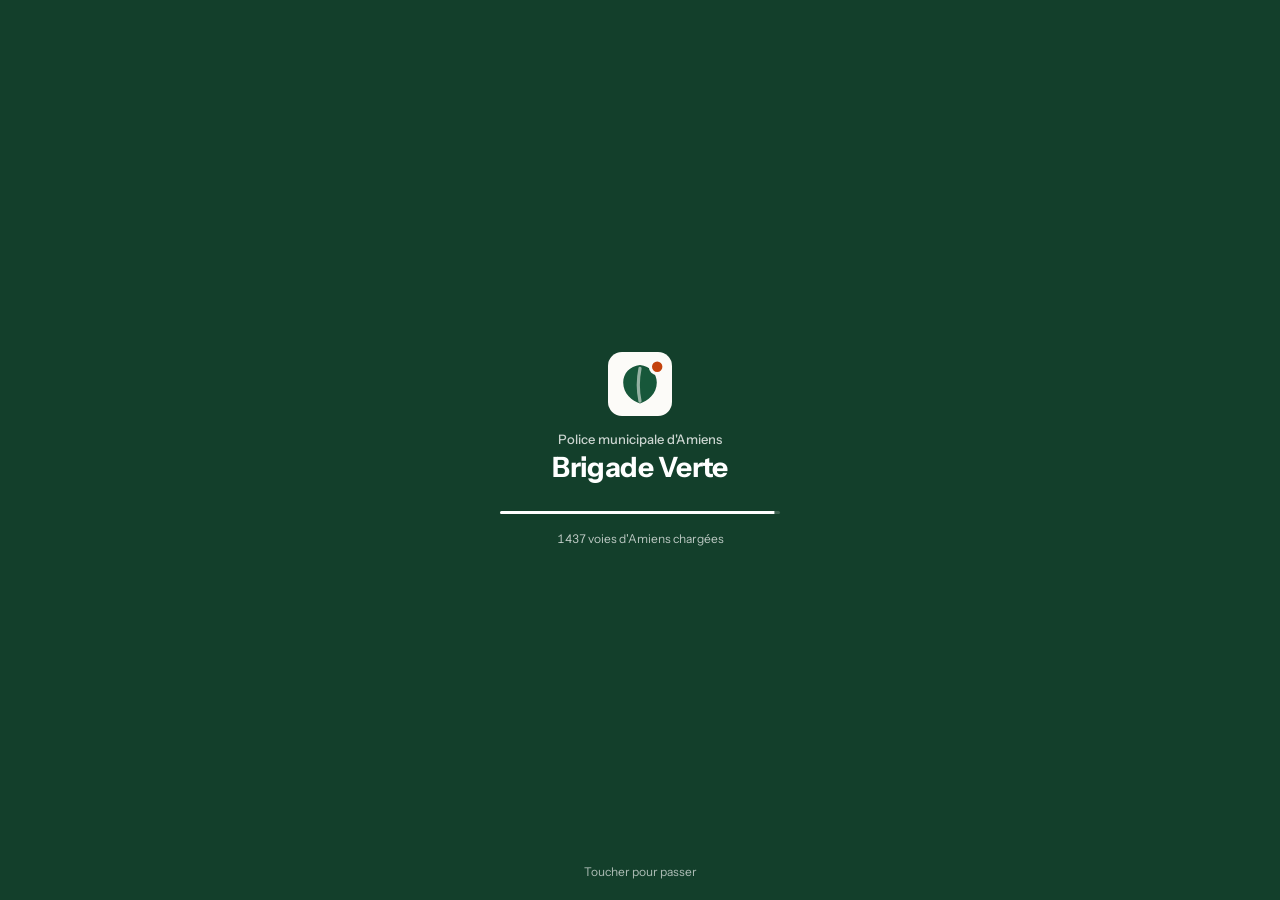
==== commit 16a68f08: "Refonte visuelle « Fiche de constat » : sobre, institutionnelle Le modèle est le bon de passage papi" ====
--- a/brigade-verte-v3/index.html
+++ b/brigade-verte-v3/index.html
@@ -3,7 +3,7 @@
 <head>
 <meta charset="utf-8">
 <meta name="viewport" content="width=device-width, initial-scale=1, viewport-fit=cover, interactive-widget=resizes-content">
-<meta name="theme-color" content="#0f1c17">
+<meta name="theme-color" content="#133f2b">
 <meta name="color-scheme" content="light">
 <meta name="robots" content="noindex, nofollow">
 <meta name="description" content="Brigade Verte d'Amiens : relevé des dépôts sauvages pendant la tournée, carte du territoire, rapport prêt à envoyer.">
@@ -19,7 +19,6 @@
 <link rel="icon" type="image/png" sizes="192x192" href="assets/icons/icon-192.png">
 <link rel="apple-touch-icon" href="assets/icons/icon-180.png">
 <link rel="preload" href="assets/fonts/InstrumentSans-var.woff2" as="font" type="font/woff2" crossorigin>
-<link rel="preload" href="assets/fonts/BricolageGrotesque-var.woff2" as="font" type="font/woff2" crossorigin>
 <link rel="preload" href="assets/fonts/JetBrainsMono-500.woff2" as="font" type="font/woff2" crossorigin>
 
 <title>Brigade Verte · Amiens</title>
@@ -32,44 +31,19 @@
 <link rel="stylesheet" href="css/components.css">
 <link rel="stylesheet" href="css/map.css">
 <link rel="stylesheet" href="css/animations.css">
+<link rel="stylesheet" href="css/fiche.css">
 <link rel="stylesheet" href="css/splash.css">
 </head>
 <body>
-<!-- ═════════ Séquence de démarrage (css/splash.css · js/splash.js) ═════════
-     Décor aria-hidden ; le lecteur d'écran n'entend qu'« Chargement… ». -->
+<!-- ═════════ Écran de démarrage (css/splash.css · js/splash.js) ═════════
+     Sobre : emblème, identité, vraie progression du chargement. -->
 <div class="splash" id="splash">
-  <canvas class="splashDust" id="splashDust" aria-hidden="true"></canvas>
-  <div class="splashGrid" aria-hidden="true"></div>
-  <div class="splashSweep" aria-hidden="true"></div>
-  <div class="splashHud" aria-hidden="true">
-    <span class="hudTL"><b><i class="hudDot" id="splashSecureDot"></i><span id="splashSecure">SECURE CONNECTION</span></b><em id="splashProto">HTTPS · TLS</em></span>
-    <span class="hudTR"><b><span id="splashOnline">SYSTEM ONLINE</span><i class="hudDot" id="splashOnlineDot"></i></b><em id="splashClock">--:--:--</em></span>
-    <span class="hudBL"><b>49.8942° N · 2.2957° E</b><em>Amiens · 27 quartiers · 5 secteurs</em></span>
-    <span class="hudBR"><b>Brigade Verte · v4.9</b><em id="splashVoies">Base des voies locale</em></span>
+  <div class="splashCore" aria-hidden="true">
+    <svg class="splashLogo" id="splashLogo" viewBox="0 0 32 32"><rect width="32" height="32" rx="7" fill="#fcfbf8"/><path d="M16 6.5c5.2.5 8.4 4.3 8.4 8.8 0 5.5-4.5 9.5-8.4 10.4-3.9-.9-8.4-4.9-8.4-10.4 0-4.5 3.2-8.3 8.4-8.8Z" fill="#17573a"/><path d="M16 8.2c-1 4.9-1 11.7 0 16.4" stroke="#fcfbf8" stroke-width="1.6" stroke-linecap="round" fill="none" opacity=".55"/><circle cx="24.6" cy="7.4" r="3.4" fill="#c4420c" stroke="#fcfbf8" stroke-width="1.6"/></svg>
+    <p class="splashTitle"><span>Police municipale d'Amiens</span><b>Brigade Verte</b></p>
+    <div class="splashBar"><i id="splashBar"></i></div>
+    <p class="splashNote" id="splashNote">Chargement de la tournée…</p>
   </div>
-  <div class="splashCore">
-    <div class="splashLine" aria-hidden="true"></div>
-    <p class="splashBoot" aria-hidden="true">INITIALISATION DU SYSTÈME...<i></i></p>
-    <div class="splashEmblem" aria-hidden="true">
-      <svg class="splashRing" viewBox="0 0 148 148" fill="none" stroke="currentColor"><circle cx="74" cy="74" r="72" stroke-width="1" stroke-dasharray="1 5"/><path d="M74 0v7M74 141v7M0 74h7M141 74h7" stroke-width="1.2"/></svg>
-      <span class="corner c1"></span><span class="corner c2"></span><span class="corner c3"></span><span class="corner c4"></span>
-      <!-- Emblème de l'application (pas un logo officiel). Logo officiel : voir OFFICIAL_LOGO dans js/splash.js -->
-      <img class="splashLogo" id="splashLogo" src="assets/logo/logo.svg" alt="" width="76" height="76" decoding="async">
-    </div>
-    <p class="splashIdent" aria-hidden="true">IDENTIFICATION : <b>BRIGADE VERTE</b></p>
-    <p class="splashTitle" aria-hidden="true">
-      <span class="t1">Police municipale</span>
-      <span class="t2">Amiens</span>
-      <span class="t3" data-text="Brigade Verte">Brigade Verte</span>
-    </p>
-    <div class="splashLoad" aria-hidden="true">
-      <div class="splashLoadHead"><span id="splashStatus">ACCÈS SÉCURISÉ</span><span id="splashPct">000 %</span></div>
-      <div class="splashBar"><i id="splashBar"></i></div>
-    </div>
-  </div>
-  <div class="splashScanlines" aria-hidden="true"></div>
-  <div class="splashVignette" aria-hidden="true"></div>
-  <div class="splashFlash" aria-hidden="true"></div>
   <p class="splashSkip" aria-hidden="true">Toucher pour passer</p>
   <p class="visually-hidden" role="status">Chargement de Brigade Verte, Police municipale d'Amiens…</p>
 </div>
@@ -112,7 +86,7 @@
   <header class="appbar">
     <h1 class="visually-hidden">Brigade Verte Amiens — relevé des dépôts sauvages</h1>
     <a class="brand" href="#terrain" aria-label="Brigade Verte — accueil de la tournée">
-      <svg class="brandMark" viewBox="0 0 32 32" aria-hidden="true"><rect width="32" height="32" rx="9" fill="#0b5d3b"/><path d="M16 6.5c5.2.5 8.4 4.3 8.4 8.8 0 5.5-4.5 9.5-8.4 10.4-3.9-.9-8.4-4.9-8.4-10.4 0-4.5 3.2-8.3 8.4-8.8Z" fill="#fcfbf8"/><path d="M16 8.2c-1 4.9-1 11.7 0 16.4" stroke="#0b5d3b" stroke-width="1.6" stroke-linecap="round" fill="none" opacity=".6"/><circle cx="24.6" cy="7.4" r="3.4" fill="#c4420c" stroke="#0b5d3b" stroke-width="1.6"/></svg>
+      <svg class="brandMark" viewBox="0 0 32 32" aria-hidden="true"><rect width="32" height="32" rx="7" fill="#fcfbf8"/><path d="M16 6.5c5.2.5 8.4 4.3 8.4 8.8 0 5.5-4.5 9.5-8.4 10.4-3.9-.9-8.4-4.9-8.4-10.4 0-4.5 3.2-8.3 8.4-8.8Z" fill="#17573a"/><path d="M16 8.2c-1 4.9-1 11.7 0 16.4" stroke="#fcfbf8" stroke-width="1.6" stroke-linecap="round" fill="none" opacity=".55"/><circle cx="24.6" cy="7.4" r="3.4" fill="#c4420c" stroke="#fcfbf8" stroke-width="1.6"/></svg>
       <span class="wordmark" aria-hidden="true"><b>Brigade Verte</b><span>Amiens</span></span>
     </a>
 
--- a/brigade-verte-v3/css/tokens.css
+++ b/brigade-verte-v3/css/tokens.css
@@ -1,5 +1,10 @@
 /* ==========================================================================
-   Brigade Verte — Design tokens « Relevé de terrain »
+   Brigade Verte — Design tokens « Fiche de constat »
+   --------------------------------------------------------------------------
+   Inspirés de l'objet réel : le bon de passage papier de la police
+   municipale. Papier blanc, encre bleu-noir, filets fins, angles nets,
+   un vert brigade institutionnel, l'orange réservé aux dépôts constatés.
+   (Version précédente « Relevé de terrain » : voir l'historique git.)
    --------------------------------------------------------------------------
    Deux matières :
    · le PAPIER (calcaire chaud) pour tout ce qui se lit et se saisit — lisible
@@ -36,7 +41,7 @@
 
 :root {
   /* — Typographie — */
-  --font-display: "Bricolage Grotesque", "Instrument Sans", system-ui, sans-serif;
+  --font-display: "Instrument Sans", system-ui, -apple-system, "Segoe UI", Roboto, sans-serif;
   --font-ui: "Instrument Sans", system-ui, -apple-system, "Segoe UI", Roboto, sans-serif;
   --font-mono: "JetBrains Mono", ui-monospace, "SFMono-Regular", Consolas, monospace;
 
@@ -52,26 +57,26 @@
 
   --lh-tight: 1.1;
   --lh: 1.45;
-  --track-label: 0.08em;
+  --track-label: 0.01em;
 
   /* — Papier (surfaces de lecture) — */
-  --paper: #f3f1ea;        /* fond d'application : calcaire */
-  --paper-2: #e9e6dc;      /* creux, pistes, segments */
-  --sheet: #fcfbf8;        /* panneaux et feuilles */
+  --paper: #f4f3ee;        /* fond d'application : papier de liasse */
+  --paper-2: #e8e6de;      /* creux, pistes, segments */
+  --sheet: #ffffff;        /* feuilles et champs */
   --sheet-raised: #ffffff;
-  --line: #d9d4c7;
-  --line-strong: #b9b2a1;
+  --line: #d3d0c6;         /* filet */
+  --line-strong: #9f9b8f;  /* filet de champ (3:1 sur papier) */
 
   /* — Encre — */
-  --ink: #111915;          /* schiste : 15.8:1 sur --paper */
-  --ink-2: #36423b;        /* 9.3:1 */
-  --muted: #5b665f;        /* 5.3:1 sur --paper, 5.8:1 sur --sheet */
-  --faint: #8a918b;        /* décoratif uniquement, jamais pour du texte utile */
+  --ink: #16212b;          /* encre bleu-noir : 15:1 sur --paper */
+  --ink-2: #34414d;        /* 9.6:1 */
+  --muted: #56626d;        /* 5.6:1 sur --paper */
+  --faint: #8b929a;        /* décoratif uniquement, jamais pour du texte utile */
 
   /* — Marque — */
-  --brand: #0b5d3b;        /* vert brigade — blanc dessus : 7.9:1 */
-  --brand-strong: #07442b;
-  --brand-tint: #dcebdf;
+  --brand: #17573a;        /* vert brigade — blanc dessus : 8.1:1 */
+  --brand-strong: #0f4029;
+  --brand-tint: #e1ede5;
   --brand-ink: #ffffff;
 
   /* — Signal (dépôt constaté) — orange de signalisation — */
@@ -81,7 +86,8 @@
   --signal-ink: #ffffff;
 
   /* — Lumière (accent sur ardoise uniquement) — */
-  --glow: #c7f26b;
+  --glow: #a9dcbb;         /* vert pâle sur fond sombre (jamais fluo) */
+  --appbar: #133f2b;       /* barre d'application : vert brigade profond */
 
   /* — États — */
   --ok: #1f7a4d;
@@ -106,16 +112,16 @@
   --sec-none: #6b7280;
 
   /* — Forme — */
-  --r-xs: 6px;
-  --r-sm: 10px;
-  --r: 14px;
-  --r-lg: 22px;
-  --r-pill: 999px;
+  --r-xs: 3px;
+  --r-sm: 5px;
+  --r: 7px;
+  --r-lg: 12px;
+  --r-pill: 7px;           /* plus de pilules : angles de formulaire */
 
   /* — Élévation (ombres chaudes, courtes) — */
-  --e1: 0 1px 0 rgba(17, 25, 21, 0.04), 0 1px 2px rgba(17, 25, 21, 0.06);
-  --e2: 0 1px 0 rgba(17, 25, 21, 0.04), 0 6px 16px -6px rgba(17, 25, 21, 0.18);
-  --e3: 0 2px 0 rgba(17, 25, 21, 0.03), 0 18px 40px -12px rgba(17, 25, 21, 0.32);
+  --e1: 0 1px 0 rgba(22, 33, 43, 0.06);
+  --e2: 0 1px 2px rgba(22, 33, 43, 0.08), 0 4px 12px -6px rgba(22, 33, 43, 0.18);
+  --e3: 0 2px 4px rgba(22, 33, 43, 0.06), 0 16px 36px -14px rgba(22, 33, 43, 0.35);
 
   /* — Espacement : grille de 4 px — */
   --s1: 4px;
--- a/brigade-verte-v3/css/fiche.css
+++ b/brigade-verte-v3/css/fiche.css
@@ -0,0 +1,466 @@
+/* ==========================================================================
+   Couche visuelle « Fiche de constat »
+   --------------------------------------------------------------------------
+   Le modèle n'est pas une appli à la mode : c'est le bon de passage papier
+   de la police municipale. D'où :
+   · des étiquettes de champ en clair (« Rue », « N° »), pas de codes en
+     majuscules espacées ;
+   · des cases et des filets fins, des angles nets — aucune pilule, aucun
+     halo, aucun effet de verre ;
+   · un numéro de bon façon numéro de série imprimé, en rouge ;
+   · l'aperçu du message rédigé comme un courrier, pas comme du code ;
+   · une seule couleur d'identité (vert brigade) et l'orange réservé aux
+     dépôts constatés.
+   Chargée après les composants : elle ne change que l'apparence.
+   ========================================================================== */
+
+/* ─── Étiquettes : en clair, comme sur un formulaire ─── */
+.label,
+.gpsListLabel,
+.stat span,
+.hudCount span,
+.mapPickHead,
+.sugMeta,
+.colCard h3 small,
+.colNext small,
+.ticketGroupHead,
+.sectorChip,
+.docLabel {
+  font-family: var(--font-ui);
+  font-size: var(--fs-sm);
+  font-weight: 600;
+  text-transform: none;
+  letter-spacing: 0;
+}
+.label {
+  color: var(--ink-2);
+}
+.label .opt {
+  font-weight: 500;
+}
+.stat span,
+.hudCount span {
+  font-weight: 500;
+  color: var(--muted);
+}
+
+/* ─── Barre d'application : vert brigade, onglets rectangulaires ─── */
+.appbar {
+  background: var(--appbar);
+  border-bottom: 1px solid rgba(0, 0, 0, 0.25);
+}
+.wordmark span {
+  font-family: var(--font-ui);
+  font-size: var(--fs-xs);
+  font-weight: 500;
+  text-transform: none;
+  letter-spacing: 0;
+  color: rgba(255, 255, 255, 0.72);
+}
+.viewSwitch {
+  padding: 0;
+  gap: 4px;
+  background: none;
+  border: 0;
+  border-radius: 0;
+}
+.vsBtn {
+  border-radius: var(--r-sm);
+  color: rgba(255, 255, 255, 0.82);
+  background: rgba(255, 255, 255, 0.07);
+}
+.vsBtn:hover {
+  color: #fff;
+  background: rgba(255, 255, 255, 0.13);
+}
+.vsBtn[aria-current="page"] {
+  background: #fff;
+  color: var(--appbar);
+}
+.vsBtn .count {
+  border-radius: var(--r-xs);
+  font-family: var(--font-ui);
+  font-weight: 700;
+  font-size: var(--fs-xs);
+  font-variant-numeric: tabular-nums;
+}
+.vsBtn .count[data-zero] {
+  background: rgba(255, 255, 255, 0.16);
+  color: rgba(255, 255, 255, 0.85);
+}
+.vsBtn[aria-current="page"] .count[data-zero] {
+  background: var(--paper-2);
+  color: var(--ink-2);
+}
+.stamp {
+  border: 1px solid rgba(255, 255, 255, 0.32);
+  border-radius: var(--r-sm);
+  color: #fff;
+}
+.stamp:hover {
+  border-color: #fff;
+  background: rgba(255, 255, 255, 0.08);
+}
+.stampLabel {
+  font-family: var(--font-ui);
+  font-size: var(--fs-xs);
+  font-weight: 500;
+  text-transform: none;
+  letter-spacing: 0;
+  color: rgba(255, 255, 255, 0.72);
+}
+.stampDate {
+  font-family: var(--font-ui);
+  font-weight: 700;
+  font-size: var(--fs-sm);
+  font-variant-numeric: tabular-nums;
+  color: #fff;
+}
+.stamp .icon {
+  color: rgba(255, 255, 255, 0.72);
+}
+
+/* ─── En-tête du bon : intitulé + numéro de série imprimé ─── */
+.composerHead {
+  padding-top: var(--s4);
+}
+.eyebrow {
+  align-items: center;
+  font-family: var(--font-ui);
+  font-size: var(--fs-sm);
+  font-weight: 600;
+  text-transform: none;
+  letter-spacing: 0;
+  color: var(--ink-2);
+}
+.eyebrow .mono {
+  padding: 1px 6px;
+  border: 1px solid currentColor;
+  border-radius: var(--r-xs);
+  font-size: var(--fs-xs);
+  letter-spacing: 0.04em;
+  color: var(--signal-strong);
+}
+.eyebrow[data-mode="edit"] .mono {
+  color: var(--info);
+}
+
+/* Étapes : onglets de formulaire soulignés, pas de blocs noirs */
+.stages {
+  gap: 0;
+  margin-top: var(--s3);
+  border-bottom: 1px solid var(--line);
+}
+.stages li,
+.stages li:has([aria-current="step"]) {
+  flex: 1;
+}
+.stageBtn {
+  min-height: var(--tap);
+  padding: 0 var(--s2);
+  border-radius: 0;
+  background: none;
+  border-bottom: 3px solid transparent;
+  margin-bottom: -1px;
+  color: var(--muted);
+  font-size: var(--fs-base);
+}
+.stageDot {
+  width: 24px;
+  height: 24px;
+  border-radius: var(--r-xs);
+  font-family: var(--font-ui);
+  font-weight: 700;
+  font-size: var(--fs-xs);
+  border-width: 1.5px;
+}
+.stageBtn[aria-current="step"] {
+  background: none;
+  color: var(--ink);
+  border-bottom-color: var(--brand);
+}
+.stageBtn[aria-current="step"] .stageDot {
+  background: var(--brand);
+  border-color: var(--brand);
+  color: #fff;
+}
+.stageBtn[data-done] {
+  background: none;
+  color: var(--brand);
+}
+.stageBtn[data-done] .stageDot {
+  border-radius: var(--r-xs);
+}
+
+.stageTitle {
+  font-weight: 700;
+  font-size: var(--fs-lg);
+  letter-spacing: -0.015em;
+}
+
+/* ─── Champs : cases blanches à filet net ─── */
+.input {
+  border: 1.5px solid var(--line-strong);
+  border-radius: var(--r-sm);
+}
+.input:focus-visible,
+.input:focus {
+  border-color: var(--brand);
+  box-shadow: 0 0 0 3px var(--brand-tint);
+  border-radius: var(--r-sm);
+}
+.input--quiet {
+  border-style: solid;
+  border-color: var(--line);
+  background: var(--sheet);
+}
+.input.mono {
+  font-family: var(--font-ui);
+  font-weight: 600;
+  font-variant-numeric: tabular-nums;
+}
+.chipBtn {
+  border-radius: var(--r-sm);
+}
+
+/* Fiche du lieu : une case de formulaire remplie, sans ombre décalée */
+.place {
+  border: 1px solid var(--line-strong);
+  border-left: 4px solid var(--signal);
+  border-radius: var(--r-sm);
+  box-shadow: var(--e1);
+}
+.placePin {
+  border-radius: var(--r-xs);
+}
+.sectorTag {
+  font-family: var(--font-ui);
+  font-size: var(--fs-sm);
+  font-weight: 600;
+}
+.sectorOpt {
+  font-family: var(--font-ui);
+  font-size: var(--fs-xs);
+  font-weight: 600;
+}
+
+/* Précisions : cases à cocher rectangulaires, cochées en vert brigade */
+.toggle {
+  border: 1.5px solid var(--line);
+  border-radius: var(--r-sm);
+  background: var(--sheet);
+  font-weight: 600;
+}
+.toggle[aria-pressed="true"] {
+  background: var(--brand);
+  border-color: var(--brand);
+  color: #fff;
+}
+.toggle[aria-pressed="true"]::before {
+  width: 12px;
+  height: 12px;
+  margin-right: 7px;
+  border-radius: 0;
+  background: #fff;
+  -webkit-mask: url("data:image/svg+xml,%3Csvg xmlns='http://www.w3.org/2000/svg' viewBox='0 0 24 24' fill='none' stroke='black' stroke-width='3.4' stroke-linecap='round' stroke-linejoin='round'%3E%3Cpath d='M20 6 9 17l-5-5'/%3E%3C/svg%3E") center / contain no-repeat;
+  mask: url("data:image/svg+xml,%3Csvg xmlns='http://www.w3.org/2000/svg' viewBox='0 0 24 24' fill='none' stroke='black' stroke-width='3.4' stroke-linecap='round' stroke-linejoin='round'%3E%3Cpath d='M20 6 9 17l-5-5'/%3E%3C/svg%3E") center / contain no-repeat;
+}
+
+/* ─── Déchets constatés ─── */
+.found {
+  border: 1px solid var(--line);
+  border-radius: var(--r-sm);
+  background: var(--sheet);
+}
+.found.has-items {
+  background: var(--sheet);
+  border: 1px solid var(--line-strong);
+  border-left: 4px solid var(--signal);
+}
+.chip {
+  border-radius: var(--r-xs);
+  background: var(--signal-tint);
+  border: 1px solid transparent;
+  color: var(--ink);
+}
+.chip .x {
+  border-radius: var(--r-xs);
+}
+.pick {
+  border-radius: var(--r-sm);
+}
+.pick .n {
+  font-family: var(--font-ui);
+  font-variant-numeric: tabular-nums;
+}
+/* Familles : onglets soulignés */
+.catTabs {
+  gap: 0;
+  border-bottom: 1px solid var(--line);
+  padding-bottom: 0;
+}
+.catTab {
+  border: 0;
+  border-bottom: 3px solid transparent;
+  border-radius: 0;
+  margin-bottom: -1px;
+  background: none;
+}
+.catTab[aria-selected="true"] {
+  background: none;
+  border-bottom-color: var(--ink);
+}
+
+/* Ligne du rapport : un extrait de courrier, pas un bloc de code */
+.lineOutText {
+  background: var(--sheet);
+  color: var(--ink);
+  border: 1px solid var(--line);
+  border-left: 3px solid var(--ink);
+  border-radius: var(--r-xs);
+  font-family: var(--font-ui);
+  font-size: var(--fs-base);
+  font-weight: 500;
+  line-height: 1.5;
+}
+.lineOutText::before {
+  color: var(--ink);
+}
+
+/* ─── Boutons : pleins, nets, sans halo ─── */
+.btn {
+  border-radius: var(--r-sm);
+  font-weight: 700;
+}
+.btn--primary {
+  box-shadow: 0 1px 0 rgba(0, 0, 0, 0.18);
+}
+.btn--primary:disabled,
+.btn--primary[aria-disabled="true"] {
+  background: var(--paper-2);
+  color: var(--muted);
+  box-shadow: inset 0 0 0 1px var(--line);
+}
+.btn--line {
+  border-width: 1px;
+}
+.linkBtn,
+.iconBtn {
+  border-radius: var(--r-xs);
+}
+.actionBar {
+  background: var(--sheet);
+  -webkit-backdrop-filter: none;
+  backdrop-filter: none;
+  border-top: 1px solid var(--line);
+}
+
+/* ─── Rapport ─── */
+.viewTitle {
+  font-weight: 700;
+  letter-spacing: -0.02em;
+}
+.stat b {
+  letter-spacing: -0.03em;
+}
+.sectorBreak li {
+  font-family: var(--font-ui);
+  font-weight: 600;
+  letter-spacing: 0;
+}
+/* Le message : une lettre, dans la police d'un courriel */
+.doc {
+  border-radius: var(--r-sm);
+  box-shadow: var(--e1);
+}
+.docBody.mono,
+.docBody {
+  font-family: var(--font-ui);
+  font-size: var(--fs-base);
+  font-weight: 400;
+  line-height: 1.6;
+  letter-spacing: 0;
+}
+.docLabel {
+  color: var(--muted);
+}
+/* Bons de passage : talon perforé conservé, angles nets */
+.ticket {
+  border-radius: var(--r-sm);
+  border-color: var(--line);
+}
+.ticketStub small {
+  font-family: var(--font-ui);
+  font-weight: 600;
+  letter-spacing: 0.04em;
+}
+.ticketWaste span {
+  border-radius: var(--r-xs);
+}
+.ticketGroupHead {
+  color: var(--ink-2);
+}
+
+/* ─── Carte : repères sobres ─── */
+.mapHud,
+.mapBtn {
+  border-radius: var(--r-sm);
+}
+.mapHint,
+.marker.target .targetName,
+.marker.pin span,
+.quartierLabel span {
+  font-family: var(--font-ui);
+  font-weight: 600;
+  letter-spacing: 0;
+}
+.mapHint {
+  border-radius: var(--r-xs);
+}
+.marker.target .targetName {
+  border-radius: var(--r-xs);
+  font-size: 12px;
+}
+
+/* ─── Retours d'état ─── */
+.toast {
+  border-radius: var(--r-sm);
+}
+dialog.sheet,
+dialog.modal {
+  border-radius: var(--r-lg);
+}
+@media (max-width: 699px) {
+  dialog.sheet {
+    border-radius: var(--r-lg) var(--r-lg) 0 0;
+  }
+}
+
+/* Fin de tournée : encadré net, filet rouge à gauche (action grave) */
+.closeTour {
+  border: 1px solid var(--line-strong);
+  border-left: 4px solid var(--danger);
+  border-radius: var(--r-sm);
+  background: var(--sheet);
+}
+
+/* Textes d'état : police de l'interface, chiffres alignés */
+.sheetFoot.mono,
+.gpsStatus.mono,
+.docLabel.mono {
+  font-family: var(--font-ui);
+  font-weight: 500;
+  font-variant-numeric: tabular-nums;
+}
+.gpsStatus.mono {
+  font-size: var(--fs-xs);
+  border-radius: var(--r-xs);
+}
+/* « facultatif » : toujours lisible (≥ 4.5:1), même dans un libellé atténué. */
+.label .opt {
+  color: var(--muted);
+  opacity: 1;
+}
+.colNumField .label {
+  opacity: 1;
+}
--- a/brigade-verte-v3/css/splash.css
+++ b/brigade-verte-v3/css/splash.css
@@ -1,511 +1,104 @@
 /* ==========================================================================
-   Séquence de démarrage — « système opérationnel sécurisé »
-   --------------------------------------------------------------------------
-   Sobre et institutionnel : noir profond, anthracite, vert foncé ; le vert
-   lumineux n'apparaît que sur ce qui est ACTIF (ligne, voyants, progression).
-   Tout est animé en transform / opacity (fluide sur téléphone d'entrée de
-   gamme). Séquence ≈ 2,8 s au premier lancement du jour, ≈ 1,2 s ensuite.
-   La progression affichée est celle du VRAI chargement (js/splash.js).
-   Garde-fou sans JavaScript : l'écran s'efface seul après 9 s.
+   Écran de démarrage — sobre, institutionnel.
+   Fond vert brigade, emblème, identité, vraie progression du chargement.
+   Aucun décor « technologique » : l'écran dit seulement ce qui se passe.
    ========================================================================== */
-
 .splash {
-  --sp-bg: #040706;
-  --sp-bg-2: #0a120e;
-  --sp-line: rgba(126, 255, 178, 0.1);
-  --sp-green: #3ee58f;          /* actif uniquement */
-  --sp-green-soft: rgba(62, 229, 143, 0.55);
-  --sp-text: #e6ece8;
-  --sp-muted: #7f8f86;
-  --sp-dim: rgba(160, 184, 170, 0.46);
-  --sp-mono: "JetBrains Mono", ui-monospace, "SFMono-Regular", Consolas, monospace;
-  --sp-display: "Bricolage Grotesque", "Instrument Sans", system-ui, sans-serif;
-  --sp-ui: "Instrument Sans", system-ui, -apple-system, "Segoe UI", Roboto, sans-serif;
-  --sp-ease: cubic-bezier(0.2, 0.8, 0.2, 1);
-  /* Horloge de la séquence (raccourcie par .is-quick) */
-  --t-line: 0ms;
-  --t-emblem: 600ms;
-  --t-title: 960ms;
-  --t-load: 1360ms;
-
   position: fixed;
   inset: 0;
-  z-index: 2000;
+  z-index: 2000; /* au-dessus des messages (toast : 1000) */
   display: grid;
   place-items: center;
-  overflow: hidden;
-  background:
-    radial-gradient(120% 80% at 50% 42%, var(--sp-bg-2) 0%, var(--sp-bg) 62%, #020403 100%);
-  color: var(--sp-text);
-  font-family: var(--sp-ui);
-  -webkit-font-smoothing: antialiased;
-  cursor: default;
-  user-select: none;
-  -webkit-user-select: none;
-  /* Garde-fou : si le script ne tourne pas, l'application reste accessible. */
-  animation: spFailsafe 400ms ease 9s forwards;
+  padding: var(--s6);
+  padding-bottom: calc(var(--s6) + env(safe-area-inset-bottom));
+  background: var(--appbar, #133f2b);
+  color: #fff;
+  cursor: pointer;
+  transition: opacity 360ms var(--ease-out), visibility 0s linear 360ms;
 }
-.splash[hidden] {
-  display: none;
-}
-
-/* ─── Matière : grille technique, lignes de balayage, vignettage ─── */
-.splashGrid,
-.splashScanlines,
-.splashVignette,
-.splashSweep,
-.splashDust,
-.splashFlash {
-  position: absolute;
-  inset: 0;
-  pointer-events: none;
-}
-.splashGrid {
-  background-image:
-    linear-gradient(var(--sp-line) 1px, transparent 1px),
-    linear-gradient(90deg, var(--sp-line) 1px, transparent 1px);
-  background-size: 56px 56px;
-  background-position: center center;
-  opacity: 0.32;
-  -webkit-mask-image: radial-gradient(70% 60% at 50% 45%, #000 0%, transparent 78%);
-  mask-image: radial-gradient(70% 60% at 50% 45%, #000 0%, transparent 78%);
-  animation: spFade 900ms var(--sp-ease) 200ms both;
-}
-.splashScanlines {
-  background: repeating-linear-gradient(to bottom, transparent 0 2px, rgba(0, 0, 0, 0.32) 2px 3px);
-  opacity: 0.35;
-  mix-blend-mode: multiply;
-}
-.splashVignette {
-  background: radial-gradient(90% 75% at 50% 45%, transparent 55%, rgba(0, 0, 0, 0.7) 100%);
-}
-/* Balayage lumineux : une seule passe, lente, à peine visible */
-.splashSweep {
-  inset: -30% 0 auto;
-  height: 30%;
-  background: linear-gradient(to bottom, transparent, rgba(62, 229, 143, 0.025) 70%, rgba(62, 229, 143, 0.07) 97%, transparent);
-  transform: translateY(-10%);
-  opacity: 0;
-  animation: spSweep 1500ms cubic-bezier(0.45, 0, 0.2, 1) calc(var(--t-emblem) - 120ms) both;
-}
-.splashDust {
-  width: 100%;
-  height: 100%;
-  opacity: 0.9;
-}
-
-/* ─── Télémétrie de coin : décor secondaire, jamais au premier plan ─── */
-.splashHud {
-  position: absolute;
-  inset: max(14px, env(safe-area-inset-top)) max(16px, env(safe-area-inset-right)) max(14px, env(safe-area-inset-bottom)) max(16px, env(safe-area-inset-left));
-  pointer-events: none;
-  font-family: var(--sp-mono);
-  font-size: 10px;
-  line-height: 1.5;
-  letter-spacing: 0.16em;
-  text-transform: uppercase;
-  color: var(--sp-dim);
-}
-.splashHud > span {
-  position: absolute;
-  display: flex;
-  flex-direction: column;
-  gap: 2px;
-  opacity: 0;
-  animation: spHud 700ms var(--sp-ease) calc(var(--t-emblem) + 180ms) both;
-}
-.splashHud b {
-  display: inline-flex;
-  align-items: center;
-  gap: 8px;
-  font-weight: 500;
-  color: rgba(214, 230, 220, 0.62);
-}
-.splashHud em {
-  font-style: normal;
-  color: rgba(160, 184, 170, 0.34);
-}
-.hudTL { top: 0; left: 0; }
-.hudTR { top: 0; right: 0; align-items: flex-end; text-align: right; }
-.hudBL { bottom: 0; left: 0; }
-.hudBR { bottom: 0; right: 0; align-items: flex-end; text-align: right; }
-.hudTR { animation-delay: calc(var(--t-emblem) + 300ms) !important; }
-.hudBL,
-.hudBR { animation-delay: calc(var(--t-emblem) + 420ms) !important; }
-/* Voyant d'état : vert = actif, ambre = dégradé (hors ligne) */
-.hudDot {
-  width: 6px;
-  height: 6px;
-  flex: 0 0 auto;
-  border-radius: 50%;
-  background: var(--sp-green);
-  box-shadow: 0 0 0 3px rgba(62, 229, 143, 0.12), 0 0 8px rgba(62, 229, 143, 0.6);
-  animation: spBlink 2.4s ease-in-out infinite;
-}
-.hudDot.is-warn {
-  background: #e0a93b;
-  box-shadow: 0 0 0 3px rgba(224, 169, 59, 0.14);
-}
-/* Petits repères d'angle : cadre de viseur, très fins */
-.splashHud::before,
-.splashHud::after {
-  content: "";
-  position: absolute;
-  width: 14px;
-  height: 14px;
-  border: 1px solid rgba(126, 255, 178, 0.18);
-  opacity: 0;
-  animation: spHud 700ms var(--sp-ease) calc(var(--t-emblem) + 180ms) both;
-}
-.splashHud::before { top: 40px; left: 0; border-right: 0; border-bottom: 0; }
-.splashHud::after { bottom: 40px; right: 0; border-left: 0; border-top: 0; }
-
-/* ─── Cœur : ligne, emblème, titre, chargement ─── */
 .splashCore {
-  position: relative;
   display: grid;
   justify-items: center;
-  width: min(520px, 88vw);
+  gap: var(--s4);
+  width: min(280px, 100%);
   text-align: center;
+  animation: splashIn 420ms var(--ease-out) both;
 }
-
-/* Étape 1 — la ligne d'initialisation */
-.splashLine {
+.splashLogo {
+  width: 64px;
+  height: 64px;
+}
+.splashTitle {
+  display: grid;
+  gap: 4px;
+  margin: 0;
+  line-height: 1.15;
+}
+.splashTitle span {
+  font-size: var(--fs-sm);
+  font-weight: 500;
+  color: rgba(255, 255, 255, 0.78);
+}
+.splashTitle b {
+  font-size: 1.75rem;
+  font-weight: 700;
+  letter-spacing: -0.02em;
+}
+.splashBar {
+  width: 100%;
+  height: 3px;
+  margin-top: var(--s3);
+  border-radius: 2px;
+  background: rgba(255, 255, 255, 0.18);
+  overflow: hidden;
+}
+.splashBar i {
+  display: block;
+  height: 100%;
+  width: 100%;
+  background: #fff;
+  transform-origin: left;
+  transform: scaleX(var(--p, 0.04));
+  transition: transform 260ms var(--ease-out);
+}
+.splashNote {
+  margin: 0;
+  min-height: 1.4em;
+  font-size: var(--fs-xs);
+  color: rgba(255, 255, 255, 0.72);
+  font-variant-numeric: tabular-nums;
+}
+.splashSkip {
   position: absolute;
-  top: 60px;
-  left: 50%;
-  width: min(440px, 76vw);
-  height: 1px;
-  margin-left: calc(min(440px, 76vw) / -2);
-  background: linear-gradient(90deg, transparent, var(--sp-green) 20%, var(--sp-green) 80%, transparent);
-  box-shadow: 0 0 12px rgba(62, 229, 143, 0.55), 0 0 2px rgba(62, 229, 143, 0.9);
-  transform: scaleX(0);
-  opacity: 0;
-  animation: spLine 900ms var(--sp-ease) var(--t-line) both;
-}
-.splashBoot {
-  position: absolute;
-  top: 72px;
+  bottom: calc(var(--s5) + env(safe-area-inset-bottom));
   left: 0;
   right: 0;
-  font-family: var(--sp-mono);
-  font-size: 11px;
-  letter-spacing: 0.22em;
-  color: rgba(214, 230, 220, 0.72);
-  opacity: 0;
-  animation: spBoot 800ms var(--sp-ease) 80ms both;
-}
-.splashBoot i {
-  display: inline-block;
-  width: 7px;
-  height: 11px;
-  margin-left: 4px;
-  vertical-align: -1px;
-  background: var(--sp-green);
-  animation: spCaret 0.8s steps(1) infinite;
-}
-
-/* Étape 2 — identification */
-.splashEmblem {
-  position: relative;
-  display: grid;
-  place-items: center;
-  width: 120px;
-  height: 120px;
-  opacity: 0;
-  transform: scale(0.94);
-  animation: spEmblem 800ms var(--sp-ease) var(--t-emblem) both;
-}
-.splashLogo {
-  position: relative;
-  width: 76px;
-  height: 76px;
-  object-fit: contain;
-  border-radius: 18px;
-  filter: saturate(0.8) brightness(0.9) drop-shadow(0 6px 22px rgba(0, 0, 0, 0.6));
-}
-/* Logo officiel (s'il est ajouté) : jamais recadré, jamais recoloré. */
-.splashLogo.is-official {
-  width: 96px;
-  height: 96px;
-  border-radius: 0;
-  filter: drop-shadow(0 6px 22px rgba(0, 0, 0, 0.6));
-}
-/* Cadre de viseur autour de l'emblème : quatre angles, 1 px */
-.splashEmblem .corner {
-  position: absolute;
-  width: 16px;
-  height: 16px;
-  border: 1px solid var(--sp-green-soft);
-}
-.splashEmblem .c1 { top: 0; left: 0; border-right: 0; border-bottom: 0; }
-.splashEmblem .c2 { top: 0; right: 0; border-left: 0; border-bottom: 0; }
-.splashEmblem .c3 { bottom: 0; left: 0; border-right: 0; border-top: 0; }
-.splashEmblem .c4 { bottom: 0; right: 0; border-left: 0; border-top: 0; }
-/* Anneau de mesure : graduations fines, rotation très lente */
-.splashRing {
-  position: absolute;
-  inset: -14px;
-  width: calc(100% + 28px);
-  height: calc(100% + 28px);
-  color: rgba(126, 255, 178, 0.2);
-  animation: spSpin 40s linear infinite;
-}
-.splashIdent {
-  margin-top: 14px;
-  font-family: var(--sp-mono);
-  font-size: 10px;
-  letter-spacing: 0.2em;
-  color: var(--sp-dim);
-  opacity: 0;
-  animation: spHud 600ms var(--sp-ease) calc(var(--t-emblem) + 380ms) both;
-}
-.splashIdent b {
-  font-weight: 500;
-  color: rgba(214, 230, 220, 0.7);
-}
-
-/* Étape 3 — révélation */
-.splashTitle {
-  display: grid;
-  justify-items: center;
-  margin-top: 26px;
-}
-.splashTitle .t1,
-.splashTitle .t2 {
-  display: block;
-  font-family: var(--sp-ui);
-  font-weight: 600;
-  font-size: 12px;
-  letter-spacing: 0.34em;
-  text-transform: uppercase;
-  color: var(--sp-muted);
-  opacity: 0;
-  animation: spTrack 700ms var(--sp-ease) var(--t-title) both;
-}
-.splashTitle .t2 {
-  display: flex;
-  align-items: center;
-  gap: 12px;
-  margin-top: 6px;
-  color: #b9c7bf;
-  animation-delay: calc(var(--t-title) + 140ms);
-}
-.splashTitle .t2::before,
-.splashTitle .t2::after {
-  content: "";
-  width: 28px;
-  height: 1px;
-  background: rgba(185, 199, 191, 0.35);
-}
-.splashTitle .t3 {
-  position: relative;
-  display: block;
-  margin-top: 12px;
-  padding-bottom: 2px;
-  font-family: var(--sp-display);
-  font-weight: 750;
-  font-size: clamp(2.35rem, 1.6rem + 3.4vw, 4rem);
-  line-height: 1;
-  letter-spacing: 0.02em;
-  text-transform: uppercase;
-  color: var(--sp-text);
-  text-shadow: 0 0 28px rgba(62, 229, 143, 0.12);
-  clip-path: inset(0 0 100% 0);
-  transform: translateY(14px);
-  animation: spReveal 700ms var(--sp-ease) calc(var(--t-title) + 240ms) both;
-}
-/* Micro-glitch : un seul décalage de 2 px, 140 ms, en fin de révélation */
-.splashTitle .t3::before,
-.splashTitle .t3::after {
-  content: attr(data-text);
-  position: absolute;
-  inset: 0;
-  opacity: 0;
-  pointer-events: none;
-}
-.splashTitle .t3::before {
-  color: rgba(62, 229, 143, 0.55);
-  animation: spGlitchA 160ms steps(2) calc(var(--t-title) + 860ms) both;
-}
-.splashTitle .t3::after {
-  color: rgba(214, 230, 220, 0.35);
-  animation: spGlitchB 160ms steps(2) calc(var(--t-title) + 890ms) both;
-}
-
-/* Étape 4 — chargement réel */
-.splashLoad {
-  width: min(300px, 72vw);
-  margin-top: 30px;
-  opacity: 0;
-  animation: spHud 600ms var(--sp-ease) var(--t-load) both;
-}
-.splashLoadHead {
-  display: flex;
-  justify-content: space-between;
-  align-items: baseline;
-  font-family: var(--sp-mono);
-  font-size: 10px;
-  letter-spacing: 0.2em;
-  color: var(--sp-dim);
-}
-.splashLoadHead #splashStatus {
-  transition: color 300ms var(--sp-ease);
-}
-.splash.is-ready .splashLoadHead #splashStatus {
-  color: var(--sp-green);
-}
-.splashBar {
-  position: relative;
-  height: 2px;
-  margin-top: 8px;
-  overflow: hidden;
-  border-radius: 2px;
-  background: rgba(214, 230, 220, 0.08);
-}
-.splashBar i {
-  position: absolute;
-  inset: 0;
-  background: linear-gradient(90deg, rgba(62, 229, 143, 0.35), var(--sp-green));
-  box-shadow: 0 0 10px rgba(62, 229, 143, 0.6);
-  transform: scaleX(var(--p, 0));
-  transform-origin: left center;
-  transition: transform 380ms var(--sp-ease);
-}
-
-.splashSkip {
-  position: absolute;
   margin: 0;
   text-align: center;
-  bottom: max(64px, calc(env(safe-area-inset-bottom) + 56px));
-  left: 0;
-  right: 0;
-  font-family: var(--sp-mono);
-  font-size: 10px;
-  letter-spacing: 0.2em;
-  text-transform: uppercase;
-  color: rgba(160, 184, 170, 0.28);
-  opacity: 0;
-  animation: spHud 600ms var(--sp-ease) 1500ms both;
+  font-size: var(--fs-xs);
+  color: rgba(255, 255, 255, 0.66);
 }
-
-/* Étape 5 — sortie : léger flash vert, le décor s'efface, fondu vers l'app */
-.splashFlash {
-  background: radial-gradient(60% 45% at 50% 45%, rgba(62, 229, 143, 0.16), transparent 70%);
-  opacity: 0;
+.splash.is-quick .splashCore {
+  animation-duration: 160ms;
 }
-.splash.is-leaving .splashFlash {
-  animation: spFlash 520ms ease-out both;
-}
-.splash.is-leaving .splashHud,
-.splash.is-leaving .splashIdent,
-.splash.is-leaving .splashSkip,
-.splash.is-leaving .splashGrid,
-.splash.is-leaving .splashDust {
-  opacity: 0 !important;
-  transition: opacity 260ms ease;
+.splash.is-quick .splashSkip {
+  display: none;
 }
 .splash.is-leaving {
   opacity: 0;
-  transform: scale(1.015);
-  transition: opacity 440ms var(--sp-ease) 100ms, transform 600ms var(--sp-ease) 60ms;
-  pointer-events: none;
+  visibility: hidden;
 }
-
-/* Lancements suivants du jour : même identité, séquence resserrée */
-.splash.is-quick {
-  --t-line: 0ms;
-  --t-emblem: 60ms;
-  --t-title: 120ms;
-  --t-load: 200ms;
-}
-.splash.is-quick .splashBoot,
-.splash.is-quick .splashSweep,
-.splash.is-quick .splashSkip,
-.splash.is-quick .splashTitle .t3::before,
-.splash.is-quick .splashTitle .t3::after {
-  display: none;
-}
-
-/* Petits écrans */
-@media (max-width: 420px) {
-  .splashHud { font-size: 9px; letter-spacing: 0.12em; }
-  .hudBL em,
-  .hudBR em { display: none; }
-  .splashEmblem { width: 104px; height: 104px; }
-  .splashLogo { width: 66px; height: 66px; border-radius: 15px; }
-}
-@media (max-height: 560px) {
-  .splashTitle { margin-top: 16px; }
-  .splashLoad { margin-top: 18px; }
-  .hudBL,
-  .hudBR,
-  .splashSkip { display: none; }
-}
-
-/* Mouvement réduit : ni balayage, ni particules, ni glitch ; simples fondus */
-@media (prefers-reduced-motion: reduce) {
-  .splash *,
-  .splash *::before,
-  .splash *::after {
-    animation-duration: 1ms !important;
-    animation-delay: 0ms !important;
-    transition-duration: 1ms !important;
-  }
-  .splashSweep,
-  .splashDust,
-  .splashRing,
-  .splashTitle .t3::before,
-  .splashTitle .t3::after {
-    display: none;
-  }
-  .splash.is-leaving {
-    transition: opacity 300ms linear !important;
-    transform: none;
+@keyframes splashIn {
+  from {
+    opacity: 0;
+    transform: translateY(6px);
   }
 }
-
-/* ─── Mouvements ─── */
-@keyframes spFade { from { opacity: 0; } }
-@keyframes spLine {
-  0% { transform: scaleX(0); opacity: 0; }
-  12% { opacity: 1; }
-  55% { transform: scaleX(1); opacity: 1; }
-  100% { transform: scaleX(1); opacity: 0; }
+@media (prefers-reduced-motion: reduce) {
+  .splashCore {
+    animation: none;
+  }
+  .splash {
+    transition-duration: 120ms;
+  }
 }
-@keyframes spBoot {
-  0% { opacity: 0; transform: translateY(4px); }
-  18%, 58% { opacity: 1; transform: none; }
-  74%, 100% { opacity: 0; }
-}
-@keyframes spCaret { 50% { opacity: 0; } }
-@keyframes spSweep {
-  0% { transform: translateY(0); opacity: 0; }
-  12% { opacity: 1; }
-  100% { transform: translateY(480%); opacity: 0; }
-}
-@keyframes spEmblem {
-  0% { opacity: 0; transform: scale(0.94); }
-  40% { opacity: 0.6; }
-  55% { opacity: 0.35; }
-  100% { opacity: 1; transform: none; }
-}
-@keyframes spHud { from { opacity: 0; transform: translateY(3px); } to { opacity: 1; transform: none; } }
-@keyframes spTrack { from { opacity: 0; letter-spacing: 0.6em; } to { opacity: 1; letter-spacing: 0.34em; } }
-@keyframes spReveal {
-  from { clip-path: inset(0 0 100% 0); transform: translateY(14px); }
-  to { clip-path: inset(0 0 -10% 0); transform: none; }
-}
-@keyframes spGlitchA {
-  0% { opacity: 0.9; transform: translate(-2px, 0); clip-path: inset(18% 0 58% 0); }
-  50% { opacity: 0.9; transform: translate(2px, 0); clip-path: inset(62% 0 12% 0); }
-  100% { opacity: 0; transform: none; }
-}
-@keyframes spGlitchB {
-  0% { opacity: 0.8; transform: translate(2px, 0); clip-path: inset(40% 0 36% 0); }
-  100% { opacity: 0; transform: none; }
-}
-@keyframes spBlink { 0%, 100% { opacity: 1; } 50% { opacity: 0.45; } }
-@keyframes spSpin { to { transform: rotate(360deg); } }
-@keyframes spFlash { 0% { opacity: 0; } 30% { opacity: 1; } 100% { opacity: 0; } }
-@keyframes spFailsafe { to { opacity: 0; visibility: hidden; pointer-events: none; } }
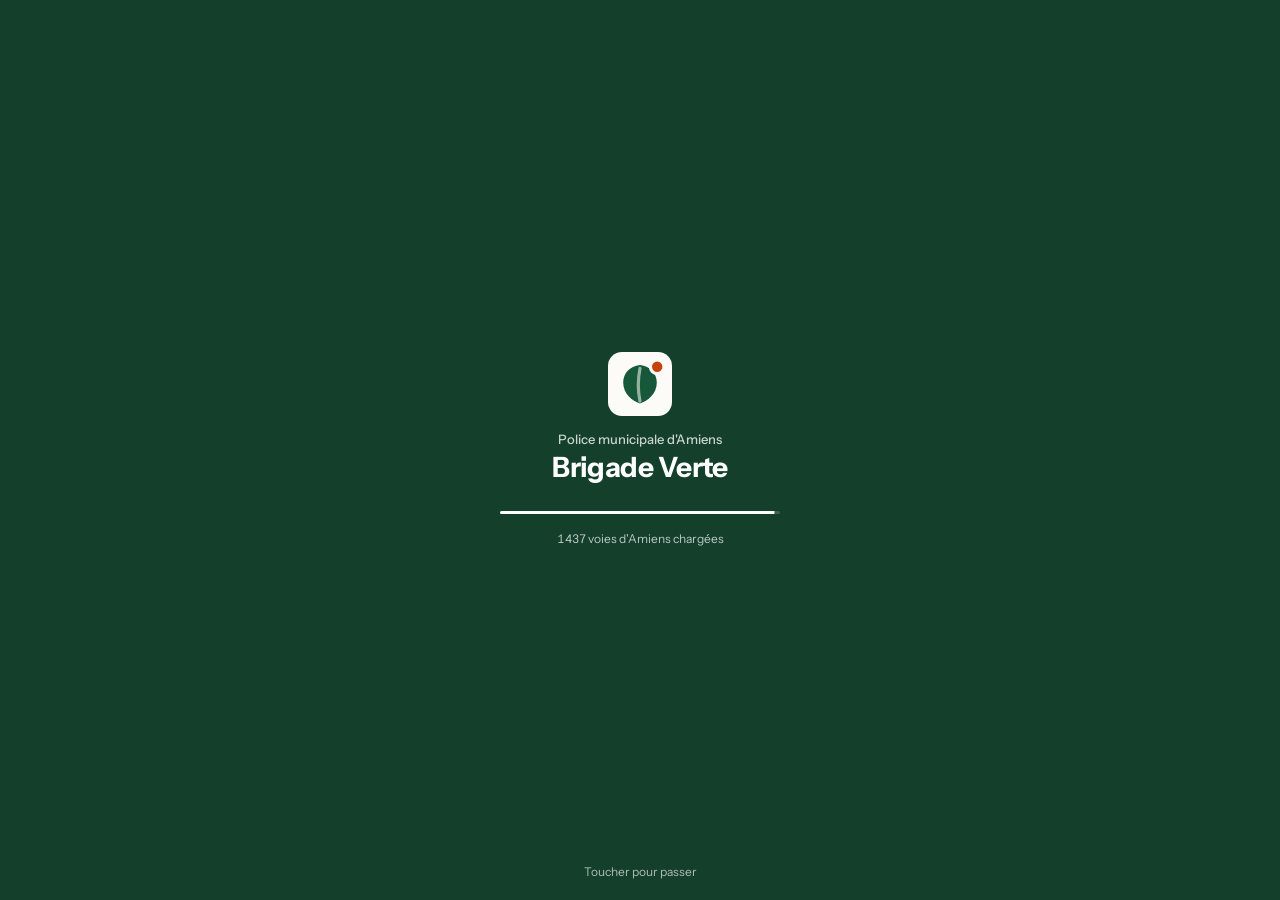
==== commit 22889427: "Refonte (en cours) : socle de navigation et identifiants des bons - Routeur : vue « accueil » ajouté" ====
--- a/brigade-verte-v3/index.html
+++ b/brigade-verte-v3/index.html
@@ -91,9 +91,9 @@
     </a>
 
     <nav class="viewSwitch" aria-label="Vues">
-      <button type="button" class="vsBtn" data-view-target="terrain" aria-current="page" aria-label="Terrain : saisie et carte"><svg class="icon" aria-hidden="true"><use href="#i-map"></use></svg><span>Terrain</span></button>
-      <button type="button" class="vsBtn" data-view-target="rapport" aria-label="Rapport de tournée"><svg class="icon" aria-hidden="true"><use href="#i-file"></use></svg><span>Rapport</span><span class="count" id="navCount">0</span></button>
-      <button type="button" class="vsBtn" data-view-target="collecte" aria-label="Jour de collecte"><svg class="icon" aria-hidden="true"><use href="#i-calendar"></use></svg><span>Collecte</span></button>
+      <button type="button" class="vsBtn" data-nav data-view-target="terrain" aria-current="page" aria-label="Terrain : saisie et carte"><svg class="icon" aria-hidden="true"><use href="#i-map"></use></svg><span>Terrain</span></button>
+      <button type="button" class="vsBtn" data-nav data-view-target="rapport" aria-label="Rapport de tournée"><svg class="icon" aria-hidden="true"><use href="#i-file"></use></svg><span>Rapport</span><span class="count navCount" id="navCount">0</span></button>
+      <button type="button" class="vsBtn" data-nav data-view-target="collecte" aria-label="Jour de collecte"><svg class="icon" aria-hidden="true"><use href="#i-calendar"></use></svg><span>Collecte</span></button>
     </nav>
 
     <button type="button" class="stamp" id="openSettings" aria-haspopup="dialog">
@@ -306,7 +306,7 @@
                 <button class="btn btn--line" id="fallbackCopy" type="button"><svg class="icon" aria-hidden="true"><use href="#i-copy"></use></svg><span>Copier</span></button>
               </div>
             </div>
-            <p class="sendNote">Outlook s'ouvre prérempli et le message est aussi copié&nbsp;: collez-le à la place du texte pour garder les secteurs en <b><u>gras souligné</u></b>.</p>
+            <p class="sendNote">Outlook s'ouvre avec le message prérempli, secteurs en <b>gras</b>. Le message est aussi copié&nbsp;: collez-le si votre messagerie l'affiche mal.</p>
 
             <section class="ledger" aria-labelledby="ledgerTitle">
               <div class="sectionHead">
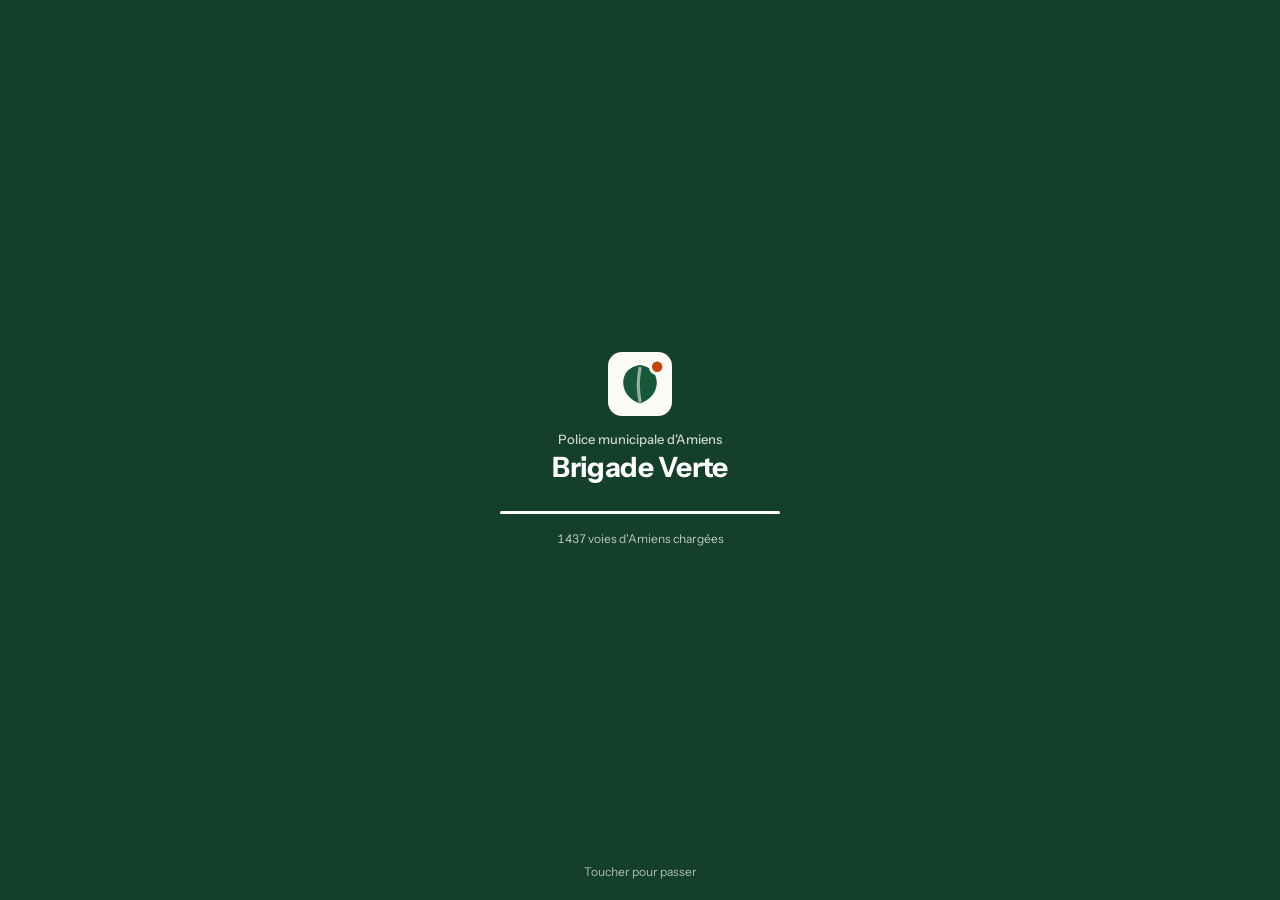
==== commit 4050b758: "Refonte (en cours) : fichiers de modules et branchement du tableau de bord - css/dashboard.css, terr" ====
--- a/brigade-verte-v3/index.html
+++ b/brigade-verte-v3/index.html
@@ -31,7 +31,11 @@
 <link rel="stylesheet" href="css/components.css">
 <link rel="stylesheet" href="css/map.css">
 <link rel="stylesheet" href="css/animations.css">
-<link rel="stylesheet" href="css/fiche.css">
+<link rel="stylesheet" href="css/theme.css">
+<link rel="stylesheet" href="css/dashboard.css">
+<link rel="stylesheet" href="css/terrain.css">
+<link rel="stylesheet" href="css/rapport.css">
+<link rel="stylesheet" href="css/collecte.css">
 <link rel="stylesheet" href="css/splash.css">
 </head>
 <body>
@@ -141,6 +145,9 @@
     <!-- ═══ Panneau : saisie ou rapport ═══ -->
     <section class="panel" id="panel" tabindex="-1">
 
+      <!-- ─── Vue ACCUEIL : tableau de bord (rendu par js/dashboard.js) ─── -->
+      <div class="view view--accueil" id="viewAccueil" hidden></div>
+
       <!-- ─── Vue TERRAIN : composeur de bon de passage ─── -->
       <div class="view view--terrain" id="viewTerrain">
         <div class="composerHead">
--- a/brigade-verte-v3/css/theme.css
+++ b/brigade-verte-v3/css/theme.css
@@ -0,0 +1,466 @@
+/* ==========================================================================
+   Couche visuelle « Fiche de constat »
+   --------------------------------------------------------------------------
+   Le modèle n'est pas une appli à la mode : c'est le bon de passage papier
+   de la police municipale. D'où :
+   · des étiquettes de champ en clair (« Rue », « N° »), pas de codes en
+     majuscules espacées ;
+   · des cases et des filets fins, des angles nets — aucune pilule, aucun
+     halo, aucun effet de verre ;
+   · un numéro de bon façon numéro de série imprimé, en rouge ;
+   · l'aperçu du message rédigé comme un courrier, pas comme du code ;
+   · une seule couleur d'identité (vert brigade) et l'orange réservé aux
+     dépôts constatés.
+   Chargée après les composants : elle ne change que l'apparence.
+   ========================================================================== */
+
+/* ─── Étiquettes : en clair, comme sur un formulaire ─── */
+.label,
+.gpsListLabel,
+.stat span,
+.hudCount span,
+.mapPickHead,
+.sugMeta,
+.colCard h3 small,
+.colNext small,
+.ticketGroupHead,
+.sectorChip,
+.docLabel {
+  font-family: var(--font-ui);
+  font-size: var(--fs-sm);
+  font-weight: 600;
+  text-transform: none;
+  letter-spacing: 0;
+}
+.label {
+  color: var(--ink-2);
+}
+.label .opt {
+  font-weight: 500;
+}
+.stat span,
+.hudCount span {
+  font-weight: 500;
+  color: var(--muted);
+}
+
+/* ─── Barre d'application : vert brigade, onglets rectangulaires ─── */
+.appbar {
+  background: var(--appbar);
+  border-bottom: 1px solid rgba(0, 0, 0, 0.25);
+}
+.wordmark span {
+  font-family: var(--font-ui);
+  font-size: var(--fs-xs);
+  font-weight: 500;
+  text-transform: none;
+  letter-spacing: 0;
+  color: rgba(255, 255, 255, 0.72);
+}
+.viewSwitch {
+  padding: 0;
+  gap: 4px;
+  background: none;
+  border: 0;
+  border-radius: 0;
+}
+.vsBtn {
+  border-radius: var(--r-sm);
+  color: rgba(255, 255, 255, 0.82);
+  background: rgba(255, 255, 255, 0.07);
+}
+.vsBtn:hover {
+  color: #fff;
+  background: rgba(255, 255, 255, 0.13);
+}
+.vsBtn[aria-current="page"] {
+  background: #fff;
+  color: var(--appbar);
+}
+.vsBtn .count {
+  border-radius: var(--r-xs);
+  font-family: var(--font-ui);
+  font-weight: 700;
+  font-size: var(--fs-xs);
+  font-variant-numeric: tabular-nums;
+}
+.vsBtn .count[data-zero] {
+  background: rgba(255, 255, 255, 0.16);
+  color: rgba(255, 255, 255, 0.85);
+}
+.vsBtn[aria-current="page"] .count[data-zero] {
+  background: var(--paper-2);
+  color: var(--ink-2);
+}
+.stamp {
+  border: 1px solid rgba(255, 255, 255, 0.32);
+  border-radius: var(--r-sm);
+  color: #fff;
+}
+.stamp:hover {
+  border-color: #fff;
+  background: rgba(255, 255, 255, 0.08);
+}
+.stampLabel {
+  font-family: var(--font-ui);
+  font-size: var(--fs-xs);
+  font-weight: 500;
+  text-transform: none;
+  letter-spacing: 0;
+  color: rgba(255, 255, 255, 0.72);
+}
+.stampDate {
+  font-family: var(--font-ui);
+  font-weight: 700;
+  font-size: var(--fs-sm);
+  font-variant-numeric: tabular-nums;
+  color: #fff;
+}
+.stamp .icon {
+  color: rgba(255, 255, 255, 0.72);
+}
+
+/* ─── En-tête du bon : intitulé + numéro de série imprimé ─── */
+.composerHead {
+  padding-top: var(--s4);
+}
+.eyebrow {
+  align-items: center;
+  font-family: var(--font-ui);
+  font-size: var(--fs-sm);
+  font-weight: 600;
+  text-transform: none;
+  letter-spacing: 0;
+  color: var(--ink-2);
+}
+.eyebrow .mono {
+  padding: 1px 6px;
+  border: 1px solid currentColor;
+  border-radius: var(--r-xs);
+  font-size: var(--fs-xs);
+  letter-spacing: 0.04em;
+  color: var(--signal-strong);
+}
+.eyebrow[data-mode="edit"] .mono {
+  color: var(--info);
+}
+
+/* Étapes : onglets de formulaire soulignés, pas de blocs noirs */
+.stages {
+  gap: 0;
+  margin-top: var(--s3);
+  border-bottom: 1px solid var(--line);
+}
+.stages li,
+.stages li:has([aria-current="step"]) {
+  flex: 1;
+}
+.stageBtn {
+  min-height: var(--tap);
+  padding: 0 var(--s2);
+  border-radius: 0;
+  background: none;
+  border-bottom: 3px solid transparent;
+  margin-bottom: -1px;
+  color: var(--muted);
+  font-size: var(--fs-base);
+}
+.stageDot {
+  width: 24px;
+  height: 24px;
+  border-radius: var(--r-xs);
+  font-family: var(--font-ui);
+  font-weight: 700;
+  font-size: var(--fs-xs);
+  border-width: 1.5px;
+}
+.stageBtn[aria-current="step"] {
+  background: none;
+  color: var(--ink);
+  border-bottom-color: var(--brand);
+}
+.stageBtn[aria-current="step"] .stageDot {
+  background: var(--brand);
+  border-color: var(--brand);
+  color: #fff;
+}
+.stageBtn[data-done] {
+  background: none;
+  color: var(--brand);
+}
+.stageBtn[data-done] .stageDot {
+  border-radius: var(--r-xs);
+}
+
+.stageTitle {
+  font-weight: 700;
+  font-size: var(--fs-lg);
+  letter-spacing: -0.015em;
+}
+
+/* ─── Champs : cases blanches à filet net ─── */
+.input {
+  border: 1.5px solid var(--line-strong);
+  border-radius: var(--r-sm);
+}
+.input:focus-visible,
+.input:focus {
+  border-color: var(--brand);
+  box-shadow: 0 0 0 3px var(--brand-tint);
+  border-radius: var(--r-sm);
+}
+.input--quiet {
+  border-style: solid;
+  border-color: var(--line);
+  background: var(--sheet);
+}
+.input.mono {
+  font-family: var(--font-ui);
+  font-weight: 600;
+  font-variant-numeric: tabular-nums;
+}
+.chipBtn {
+  border-radius: var(--r-sm);
+}
+
+/* Fiche du lieu : une case de formulaire remplie, sans ombre décalée */
+.place {
+  border: 1px solid var(--line-strong);
+  border-left: 4px solid var(--signal);
+  border-radius: var(--r-sm);
+  box-shadow: var(--e1);
+}
+.placePin {
+  border-radius: var(--r-xs);
+}
+.sectorTag {
+  font-family: var(--font-ui);
+  font-size: var(--fs-sm);
+  font-weight: 600;
+}
+.sectorOpt {
+  font-family: var(--font-ui);
+  font-size: var(--fs-xs);
+  font-weight: 600;
+}
+
+/* Précisions : cases à cocher rectangulaires, cochées en vert brigade */
+.toggle {
+  border: 1.5px solid var(--line);
+  border-radius: var(--r-sm);
+  background: var(--sheet);
+  font-weight: 600;
+}
+.toggle[aria-pressed="true"] {
+  background: var(--brand);
+  border-color: var(--brand);
+  color: #fff;
+}
+.toggle[aria-pressed="true"]::before {
+  width: 12px;
+  height: 12px;
+  margin-right: 7px;
+  border-radius: 0;
+  background: #fff;
+  -webkit-mask: url("data:image/svg+xml,%3Csvg xmlns='http://www.w3.org/2000/svg' viewBox='0 0 24 24' fill='none' stroke='black' stroke-width='3.4' stroke-linecap='round' stroke-linejoin='round'%3E%3Cpath d='M20 6 9 17l-5-5'/%3E%3C/svg%3E") center / contain no-repeat;
+  mask: url("data:image/svg+xml,%3Csvg xmlns='http://www.w3.org/2000/svg' viewBox='0 0 24 24' fill='none' stroke='black' stroke-width='3.4' stroke-linecap='round' stroke-linejoin='round'%3E%3Cpath d='M20 6 9 17l-5-5'/%3E%3C/svg%3E") center / contain no-repeat;
+}
+
+/* ─── Déchets constatés ─── */
+.found {
+  border: 1px solid var(--line);
+  border-radius: var(--r-sm);
+  background: var(--sheet);
+}
+.found.has-items {
+  background: var(--sheet);
+  border: 1px solid var(--line-strong);
+  border-left: 4px solid var(--signal);
+}
+.chip {
+  border-radius: var(--r-xs);
+  background: var(--signal-tint);
+  border: 1px solid transparent;
+  color: var(--ink);
+}
+.chip .x {
+  border-radius: var(--r-xs);
+}
+.pick {
+  border-radius: var(--r-sm);
+}
+.pick .n {
+  font-family: var(--font-ui);
+  font-variant-numeric: tabular-nums;
+}
+/* Familles : onglets soulignés */
+.catTabs {
+  gap: 0;
+  border-bottom: 1px solid var(--line);
+  padding-bottom: 0;
+}
+.catTab {
+  border: 0;
+  border-bottom: 3px solid transparent;
+  border-radius: 0;
+  margin-bottom: -1px;
+  background: none;
+}
+.catTab[aria-selected="true"] {
+  background: none;
+  border-bottom-color: var(--ink);
+}
+
+/* Ligne du rapport : un extrait de courrier, pas un bloc de code */
+.lineOutText {
+  background: var(--sheet);
+  color: var(--ink);
+  border: 1px solid var(--line);
+  border-left: 3px solid var(--ink);
+  border-radius: var(--r-xs);
+  font-family: var(--font-ui);
+  font-size: var(--fs-base);
+  font-weight: 500;
+  line-height: 1.5;
+}
+.lineOutText::before {
+  color: var(--ink);
+}
+
+/* ─── Boutons : pleins, nets, sans halo ─── */
+.btn {
+  border-radius: var(--r-sm);
+  font-weight: 700;
+}
+.btn--primary {
+  box-shadow: 0 1px 0 rgba(0, 0, 0, 0.18);
+}
+.btn--primary:disabled,
+.btn--primary[aria-disabled="true"] {
+  background: var(--paper-2);
+  color: var(--muted);
+  box-shadow: inset 0 0 0 1px var(--line);
+}
+.btn--line {
+  border-width: 1px;
+}
+.linkBtn,
+.iconBtn {
+  border-radius: var(--r-xs);
+}
+.actionBar {
+  background: var(--sheet);
+  -webkit-backdrop-filter: none;
+  backdrop-filter: none;
+  border-top: 1px solid var(--line);
+}
+
+/* ─── Rapport ─── */
+.viewTitle {
+  font-weight: 700;
+  letter-spacing: -0.02em;
+}
+.stat b {
+  letter-spacing: -0.03em;
+}
+.sectorBreak li {
+  font-family: var(--font-ui);
+  font-weight: 600;
+  letter-spacing: 0;
+}
+/* Le message : une lettre, dans la police d'un courriel */
+.doc {
+  border-radius: var(--r-sm);
+  box-shadow: var(--e1);
+}
+.docBody.mono,
+.docBody {
+  font-family: var(--font-ui);
+  font-size: var(--fs-base);
+  font-weight: 400;
+  line-height: 1.6;
+  letter-spacing: 0;
+}
+.docLabel {
+  color: var(--muted);
+}
+/* Bons de passage : talon perforé conservé, angles nets */
+.ticket {
+  border-radius: var(--r-sm);
+  border-color: var(--line);
+}
+.ticketStub small {
+  font-family: var(--font-ui);
+  font-weight: 600;
+  letter-spacing: 0.04em;
+}
+.ticketWaste span {
+  border-radius: var(--r-xs);
+}
+.ticketGroupHead {
+  color: var(--ink-2);
+}
+
+/* ─── Carte : repères sobres ─── */
+.mapHud,
+.mapBtn {
+  border-radius: var(--r-sm);
+}
+.mapHint,
+.marker.target .targetName,
+.marker.pin span,
+.quartierLabel span {
+  font-family: var(--font-ui);
+  font-weight: 600;
+  letter-spacing: 0;
+}
+.mapHint {
+  border-radius: var(--r-xs);
+}
+.marker.target .targetName {
+  border-radius: var(--r-xs);
+  font-size: 12px;
+}
+
+/* ─── Retours d'état ─── */
+.toast {
+  border-radius: var(--r-sm);
+}
+dialog.sheet,
+dialog.modal {
+  border-radius: var(--r-lg);
+}
+@media (max-width: 699px) {
+  dialog.sheet {
+    border-radius: var(--r-lg) var(--r-lg) 0 0;
+  }
+}
+
+/* Fin de tournée : encadré net, filet rouge à gauche (action grave) */
+.closeTour {
+  border: 1px solid var(--line-strong);
+  border-left: 4px solid var(--danger);
+  border-radius: var(--r-sm);
+  background: var(--sheet);
+}
+
+/* Textes d'état : police de l'interface, chiffres alignés */
+.sheetFoot.mono,
+.gpsStatus.mono,
+.docLabel.mono {
+  font-family: var(--font-ui);
+  font-weight: 500;
+  font-variant-numeric: tabular-nums;
+}
+.gpsStatus.mono {
+  font-size: var(--fs-xs);
+  border-radius: var(--r-xs);
+}
+/* « facultatif » : toujours lisible (≥ 4.5:1), même dans un libellé atténué. */
+.label .opt {
+  color: var(--muted);
+  opacity: 1;
+}
+.colNumField .label {
+  opacity: 1;
+}
--- a/brigade-verte-v3/css/dashboard.css
+++ b/brigade-verte-v3/css/dashboard.css
@@ -0,0 +1 @@
+/* css/dashboard.css — module dashboard (refonte 11/2026). Chargé après theme.css. */
--- a/brigade-verte-v3/css/terrain.css
+++ b/brigade-verte-v3/css/terrain.css
@@ -0,0 +1 @@
+/* css/terrain.css — module terrain (refonte 11/2026). Chargé après theme.css. */
--- a/brigade-verte-v3/css/rapport.css
+++ b/brigade-verte-v3/css/rapport.css
@@ -0,0 +1 @@
+/* css/rapport.css — module rapport (refonte 11/2026). Chargé après theme.css. */
--- a/brigade-verte-v3/css/collecte.css
+++ b/brigade-verte-v3/css/collecte.css
@@ -0,0 +1 @@
+/* css/collecte.css — module collecte (refonte 11/2026). Chargé après theme.css. */
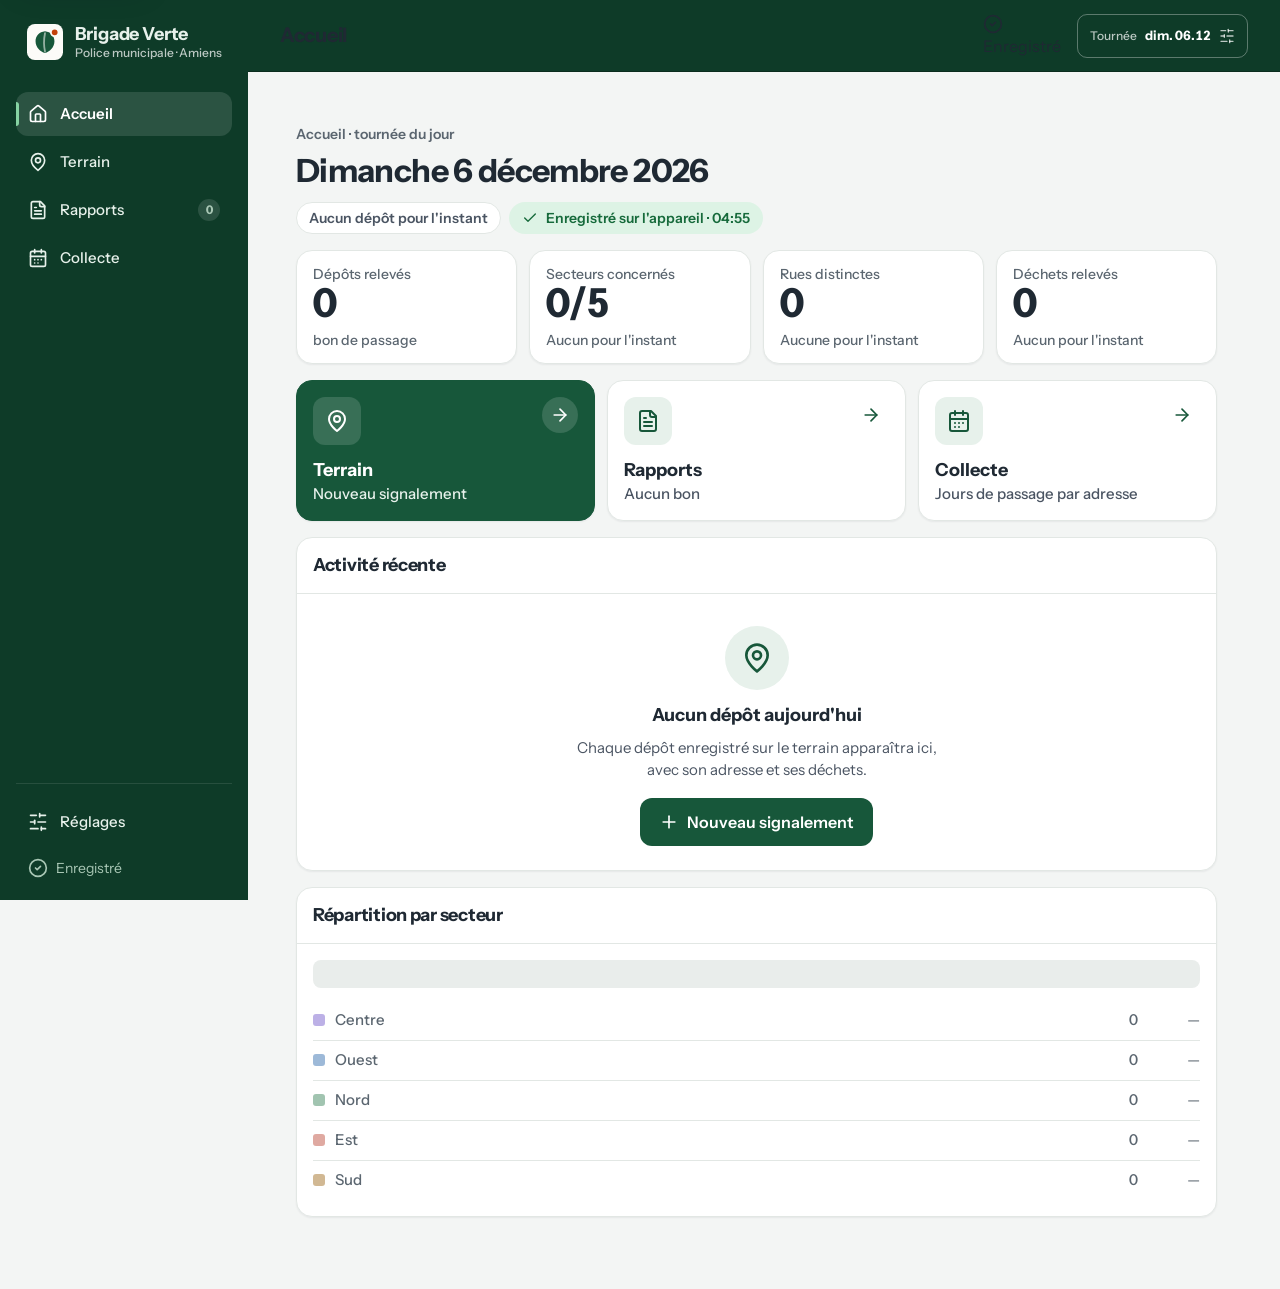
==== commit 7b6eaa75: "Refonte (en cours) : tableau de bord Accueil (module dashboard) Indicateurs réels, accès Terrain/Rap" ====
--- a/brigade-verte-v3/index.html
+++ b/brigade-verte-v3/index.html
@@ -3,7 +3,7 @@
 <head>
 <meta charset="utf-8">
 <meta name="viewport" content="width=device-width, initial-scale=1, viewport-fit=cover, interactive-widget=resizes-content">
-<meta name="theme-color" content="#133f2b">
+<meta name="theme-color" content="#0e3b28">
 <meta name="color-scheme" content="light">
 <meta name="robots" content="noindex, nofollow">
 <meta name="description" content="Brigade Verte d'Amiens : relevé des dépôts sauvages pendant la tournée, carte du territoire, rapport prêt à envoyer.">
@@ -81,24 +81,67 @@
   <symbol id="i-corner" viewBox="0 0 24 24"><polyline points="9 10 4 15 9 20"/><path d="M20 4v7a4 4 0 0 1-4 4H4"/></symbol>
   <symbol id="i-chevron" viewBox="0 0 24 24"><path d="m6 9 6 6 6-6"/></symbol>
   <symbol id="i-more" viewBox="0 0 24 24"><circle cx="12" cy="12" r="1"/><circle cx="19" cy="12" r="1"/><circle cx="5" cy="12" r="1"/></symbol>
+  <symbol id="i-house" viewBox="0 0 24 24"><path d="M15 21v-8a1 1 0 0 0-1-1h-4a1 1 0 0 0-1 1v8"/><path d="M3 10a2 2 0 0 1 .709-1.528l7-5.999a2 2 0 0 1 2.582 0l7 5.999A2 2 0 0 1 21 10v9a2 2 0 0 1-2 2H5a2 2 0 0 1-2-2z"/></symbol>
+  <symbol id="i-circle-check" viewBox="0 0 24 24"><circle cx="12" cy="12" r="10"/><path d="m9 12 2 2 4-4"/></symbol>
+  <symbol id="i-alert" viewBox="0 0 24 24"><path d="m21.73 18-8-14a2 2 0 0 0-3.48 0l-8 14A2 2 0 0 0 4 21h16a2 2 0 0 0 1.73-3"/><path d="M12 9v4"/><path d="M12 17h.01"/></symbol>
+  <!-- Familles de déchets (design.md §4) : i-fam-<icône Lucide> -->
+  <symbol id="i-fam-shopping-bag" viewBox="0 0 24 24"><path d="M6 2 3 6v14a2 2 0 0 0 2 2h14a2 2 0 0 0 2-2V6l-3-4Z"/><path d="M3 6h18"/><path d="M16 10a4 4 0 0 1-8 0"/></symbol>
+  <symbol id="i-fam-sofa" viewBox="0 0 24 24"><path d="M20 9V6a2 2 0 0 0-2-2H6a2 2 0 0 0-2 2v3"/><path d="M2 16a2 2 0 0 0 2 2h16a2 2 0 0 0 2-2v-5a2 2 0 0 0-4 0v1.5a.5.5 0 0 1-.5.5h-11a.5.5 0 0 1-.5-.5V11a2 2 0 0 0-4 0z"/><path d="M4 18v2"/><path d="M20 18v2"/><path d="M12 4v9"/></symbol>
+  <symbol id="i-fam-monitor-smartphone" viewBox="0 0 24 24"><path d="M18 8V6a2 2 0 0 0-2-2H4a2 2 0 0 0-2 2v7a2 2 0 0 0 2 2h8"/><path d="M10 19v-3.96 3.15"/><path d="M7 19h5"/><rect width="6" height="10" x="16" y="12" rx="2"/></symbol>
+  <symbol id="i-fam-brick-wall" viewBox="0 0 24 24"><rect width="18" height="18" x="3" y="3" rx="2"/><path d="M12 9v6"/><path d="M16 15v6"/><path d="M16 3v6"/><path d="M3 15h18"/><path d="M3 9h18"/><path d="M8 15v6"/><path d="M8 3v6"/></symbol>
+  <symbol id="i-fam-leaf" viewBox="0 0 24 24"><path d="M11 20A7 7 0 0 1 9.8 6.1C15.5 5 17 4.48 19 2c1 2 2 4.18 2 8 0 5.5-4.78 10-10 10Z"/><path d="M2 21c0-3 1.85-5.36 5.08-6C9.5 14.52 12 13 13 12"/></symbol>
+  <symbol id="i-fam-wrench" viewBox="0 0 24 24"><path d="M14.7 6.3a1 1 0 0 0 0 1.4l1.6 1.6a1 1 0 0 0 1.4 0l3.77-3.77a6 6 0 0 1-7.94 7.94l-6.91 6.91a2.12 2.12 0 0 1-3-3l6.91-6.91a6 6 0 0 1 7.94-7.94l-3.76 3.76z"/></symbol>
+  <symbol id="i-fam-flask-conical" viewBox="0 0 24 24"><path d="M10 2v7.527a2 2 0 0 1-.211.896L4.72 20.55a1 1 0 0 0 .9 1.45h12.76a1 1 0 0 0 .9-1.45l-5.069-10.127A2 2 0 0 1 14 9.527V2"/><path d="M8.5 2h7"/><path d="M7 16h10"/></symbol>
+  <symbol id="i-fam-tractor" viewBox="0 0 24 24"><path d="m10 11 11 .9a1 1 0 0 1 .8 1.1l-.665 4.158a1 1 0 0 1-.988.842H20"/><path d="M16 18h-5"/><path d="M18 5a1 1 0 0 0-1 1v5.573"/><path d="M3 4h8.129a1 1 0 0 1 .99.863L13 11.246"/><path d="M4 11V4"/><path d="M7 15h.01"/><path d="M8 10.1V4"/><circle cx="18" cy="18" r="2"/><circle cx="7" cy="15" r="5"/></symbol>
+  <symbol id="i-fam-package" viewBox="0 0 24 24"><path d="M11 21.73a2 2 0 0 0 2 0l7-4A2 2 0 0 0 21 16V8a2 2 0 0 0-1-1.73l-7-4a2 2 0 0 0-2 0l-7 4A2 2 0 0 0 3 8v8a2 2 0 0 0 1 1.73z"/><path d="M12 22V12"/><path d="m3.3 7 7.703 4.734a2 2 0 0 0 1.994 0L20.7 7"/><path d="m7.5 4.27 9 5.15"/></symbol>
+  <symbol id="i-fam-syringe" viewBox="0 0 24 24"><path d="m18 2 4 4"/><path d="m17 7 3-3"/><path d="M19 9 8.7 19.3c-1 1-2.5 1-3.4 0l-.6-.6c-1-1-1-2.5 0-3.4L15 5"/><path d="m9 11 4 4"/><path d="m5 19-3 3"/><path d="m14 4 6 6"/></symbol>
+  <symbol id="i-fam-car-front" viewBox="0 0 24 24"><path d="m21 8-2 2-1.5-3.7A2 2 0 0 0 15.646 5H8.4a2 2 0 0 0-1.903 1.257L5 10 3 8"/><path d="M7 14h.01"/><path d="M17 14h.01"/><rect width="18" height="8" x="3" y="10" rx="2"/><path d="M5 18v2"/><path d="M19 18v2"/></symbol>
+  <symbol id="i-fam-package-open" viewBox="0 0 24 24"><path d="M12 22v-9"/><path d="M15.17 2.21a1.67 1.67 0 0 1 1.63 0L21 4.57a1.93 1.93 0 0 1 0 3.36L8.82 14.79a1.655 1.655 0 0 1-1.64 0L3 12.43a1.93 1.93 0 0 1 0-3.36z"/><path d="M20 13v3.87a2.06 2.06 0 0 1-1.11 1.83l-6 3.08a1.93 1.93 0 0 1-1.78 0l-6-3.08A2.06 2.06 0 0 1 4 16.87V13"/><path d="M21 12.43a1.93 1.93 0 0 0 0-3.36L8.83 2.2a1.64 1.64 0 0 0-1.63 0L3 4.57a1.93 1.93 0 0 0 0 3.36l12.18 6.86a1.636 1.636 0 0 0 1.63 0z"/></symbol>
+  <symbol id="i-fam-washing-machine" viewBox="0 0 24 24"><path d="M3 6h3"/><path d="M17 6h.01"/><rect width="18" height="20" x="3" y="2" rx="2"/><circle cx="12" cy="13" r="5"/><path d="M12 18a2.5 2.5 0 0 0 0-5 2.5 2.5 0 0 1 0-5"/></symbol>
+  <symbol id="i-fam-shirt" viewBox="0 0 24 24"><path d="M20.38 3.46 16 2a4 4 0 0 1-8 0L3.62 3.46a2 2 0 0 0-1.34 2.23l.58 3.47a1 1 0 0 0 .99.84H6v10c0 1.1.9 2 2 2h8a2 2 0 0 0 2-2V10h2.15a1 1 0 0 0 .99-.84l.58-3.47a2 2 0 0 0-1.34-2.23z"/></symbol>
+  <symbol id="i-fam-magnet" viewBox="0 0 24 24"><path d="m6 15-4-4 6.75-6.77a7.79 7.79 0 0 1 11 11L13 22l-4-4 6.39-6.36a2.14 2.14 0 0 0-3-3L6 15"/><path d="m5 8 4 4"/><path d="m12 15 4 4"/></symbol>
+  <symbol id="i-fam-shapes" viewBox="0 0 24 24"><path d="M8.3 10a.7.7 0 0 1-.626-1.079L11.4 3a.7.7 0 0 1 1.198-.043L16.3 8.9a.7.7 0 0 1-.572 1.1Z"/><rect x="3" y="14" width="7" height="7" rx="1"/><circle cx="17.5" cy="17.5" r="3.5"/></symbol>
   <symbol id="i-wifi-off" viewBox="0 0 24 24"><path d="M12 20h.01"/><path d="M8.5 16.43a5 5 0 0 1 7 0"/><path d="M2 8.82a15 15 0 0 1 4.17-2.65"/><path d="M10.66 5c4.01-.36 8.14.9 11.34 3.76"/><path d="M16.85 11.25a10 10 0 0 1 2.22 1.68"/><path d="M5 13a10 10 0 0 1 5.24-2.76"/><line x1="2" x2="22" y1="2" y2="22"/></symbol>
 </svg>
 
-<div class="app" id="app" data-view="terrain" data-stage="1">
-
-  <!-- ═══ Barre d'application ═══ -->
+<div class="app" id="app" data-view="accueil" data-stage="1">
+
+  <!-- ═══ Navigation principale ═══
+       Un seul élément, restylé par css/layout.css :
+       barre basse (mobile) · rail (tablette, téléphone en paysage) · barre latérale (≥ 1024 px). -->
+  <aside class="sidebar" id="sidebar" aria-label="Navigation principale">
+    <a class="brand sideBrand" href="#accueil" aria-label="Brigade Verte — accueil">
+      <svg class="brandMark" viewBox="0 0 32 32" aria-hidden="true"><rect width="32" height="32" rx="7" fill="#fcfbf8"/><path d="M16 6.5c5.2.5 8.4 4.3 8.4 8.8 0 5.5-4.5 9.5-8.4 10.4-3.9-.9-8.4-4.9-8.4-10.4 0-4.5 3.2-8.3 8.4-8.8Z" fill="#17573a"/><path d="M16 8.2c-1 4.9-1 11.7 0 16.4" stroke="#fcfbf8" stroke-width="1.6" stroke-linecap="round" fill="none" opacity=".55"/><circle cx="24.6" cy="7.4" r="3.4" fill="#c4420c" stroke="#fcfbf8" stroke-width="1.6"/></svg>
+      <span class="wordmark" aria-hidden="true"><b>Brigade Verte</b><span>Police municipale · Amiens</span></span>
+    </a>
+
+    <nav class="viewSwitch navbar" aria-label="Vues">
+      <button type="button" class="vsBtn" data-nav data-view-target="accueil" aria-current="page" aria-label="Accueil : tableau de bord de la tournée"><span class="vsIcon"><svg class="icon" aria-hidden="true"><use href="#i-house"></use></svg></span><span class="vsLabel">Accueil</span></button>
+      <button type="button" class="vsBtn" data-nav data-view-target="terrain" aria-label="Terrain : saisie et carte"><span class="vsIcon"><svg class="icon" aria-hidden="true"><use href="#i-map-pin"></use></svg></span><span class="vsLabel">Terrain</span></button>
+      <button type="button" class="vsBtn" data-nav data-view-target="rapport" aria-label="Rapports"><span class="vsIcon"><svg class="icon" aria-hidden="true"><use href="#i-file"></use></svg><span class="count navCount" id="navCount" data-zero>0</span></span><span class="vsLabel">Rapports</span></button>
+      <button type="button" class="vsBtn" data-nav data-view-target="collecte" aria-label="Collecte : jour de passage de la benne"><span class="vsIcon"><svg class="icon" aria-hidden="true"><use href="#i-calendar"></use></svg></span><span class="vsLabel">Collecte</span></button>
+    </nav>
+
+    <div class="sideFoot">
+      <button type="button" class="sideSettings" data-open-settings aria-haspopup="dialog"><svg class="icon" aria-hidden="true"><use href="#i-sliders"></use></svg><span class="vsLabel">Réglages</span></button>
+      <p class="sideStatus saveStatus" data-save-status data-tone="ok"><svg class="icon" aria-hidden="true"><use href="#i-circle-check"></use></svg><span class="saveText"><span class="saveWord">Enregistré</span><span class="saveTime"></span></span></p>
+    </div>
+  </aside>
+
+  <!-- ═══ En-tête ═══ -->
   <header class="appbar">
     <h1 class="visually-hidden">Brigade Verte Amiens — relevé des dépôts sauvages</h1>
-    <a class="brand" href="#terrain" aria-label="Brigade Verte — accueil de la tournée">
+    <a class="brand" href="#accueil" aria-label="Brigade Verte — accueil">
       <svg class="brandMark" viewBox="0 0 32 32" aria-hidden="true"><rect width="32" height="32" rx="7" fill="#fcfbf8"/><path d="M16 6.5c5.2.5 8.4 4.3 8.4 8.8 0 5.5-4.5 9.5-8.4 10.4-3.9-.9-8.4-4.9-8.4-10.4 0-4.5 3.2-8.3 8.4-8.8Z" fill="#17573a"/><path d="M16 8.2c-1 4.9-1 11.7 0 16.4" stroke="#fcfbf8" stroke-width="1.6" stroke-linecap="round" fill="none" opacity=".55"/><circle cx="24.6" cy="7.4" r="3.4" fill="#c4420c" stroke="#fcfbf8" stroke-width="1.6"/></svg>
       <span class="wordmark" aria-hidden="true"><b>Brigade Verte</b><span>Amiens</span></span>
     </a>
 
-    <nav class="viewSwitch" aria-label="Vues">
-      <button type="button" class="vsBtn" data-nav data-view-target="terrain" aria-current="page" aria-label="Terrain : saisie et carte"><svg class="icon" aria-hidden="true"><use href="#i-map"></use></svg><span>Terrain</span></button>
-      <button type="button" class="vsBtn" data-nav data-view-target="rapport" aria-label="Rapport de tournée"><svg class="icon" aria-hidden="true"><use href="#i-file"></use></svg><span>Rapport</span><span class="count navCount" id="navCount">0</span></button>
-      <button type="button" class="vsBtn" data-nav data-view-target="collecte" aria-label="Jour de collecte"><svg class="icon" aria-hidden="true"><use href="#i-calendar"></use></svg><span>Collecte</span></button>
-    </nav>
+    <div class="appbar__title">
+      <p class="appbarView" id="appbarView">Accueil</p>
+      <p class="appbarSub" id="appbarSub"></p>
+    </div>
+
+    <p class="appbar__status statusPill saveStatus" data-save-status data-tone="ok"><svg class="icon" aria-hidden="true"><use href="#i-circle-check"></use></svg><span class="saveText"><span class="saveWord">Enregistré</span><span class="saveTime"></span></span></p>
 
     <button type="button" class="stamp" id="openSettings" aria-haspopup="dialog">
       <span class="stampLabel">Tournée</span>
@@ -156,6 +199,7 @@
             <li><button type="button" class="stageBtn" data-stage-target="1"><span class="stageDot">1</span><span class="stageName">Lieu</span></button></li>
             <li><button type="button" class="stageBtn" data-stage-target="2"><span class="stageDot">2</span><span class="stageName">Déchets</span></button></li>
           </ol>
+          <p class="savedFlash" id="savedFlash" aria-hidden="true" hidden><svg class="icon" aria-hidden="true"><use href="#i-check"></use></svg><span id="savedFlashText">Dépôt enregistré</span></p>
         </div>
 
         <div class="composerBody" id="composerBody">
@@ -166,14 +210,16 @@
 
             <div class="field">
               <label class="label" for="streetInput">Rue</label>
-              <div class="combo" id="streetCombo">
-                <svg class="icon comboIcon" aria-hidden="true"><use href="#i-search"></use></svg>
-                <input id="streetInput" class="input input--combo" autocomplete="off" autocapitalize="off" enterkeyhint="search" spellcheck="false" placeholder="Nom de la rue…" role="combobox" aria-autocomplete="list" aria-expanded="false" aria-controls="streetSuggest">
-                <button type="button" class="comboClear" id="streetClear" aria-label="Effacer la rue" hidden><svg class="icon" aria-hidden="true"><use href="#i-x"></use></svg></button>
-                <div id="streetSuggest" class="suggest" role="listbox" aria-label="Rues correspondantes"></div>
+              <div class="streetRow">
+                <div class="combo" id="streetCombo">
+                  <svg class="icon comboIcon" aria-hidden="true"><use href="#i-search"></use></svg>
+                  <input id="streetInput" class="input input--combo" autocomplete="off" autocapitalize="off" enterkeyhint="search" spellcheck="false" placeholder="Nom de la rue…" role="combobox" aria-autocomplete="list" aria-expanded="false" aria-controls="streetSuggest">
+                  <button type="button" class="comboClear" id="streetClear" aria-label="Effacer la rue" hidden><svg class="icon" aria-hidden="true"><use href="#i-x"></use></svg></button>
+                  <div id="streetSuggest" class="suggest" role="listbox" aria-label="Rues correspondantes"></div>
+                </div>
+                <button type="button" class="chipBtn locateBtn" id="locateBtn"><svg class="icon" aria-hidden="true"><use href="#i-locate"></use></svg><span>Ma position</span></button>
               </div>
               <div class="quickRow">
-                <button type="button" class="chipBtn" id="locateBtn"><svg class="icon" aria-hidden="true"><use href="#i-locate"></use></svg>Ma position</button>
                 <button type="button" class="chipBtn" id="duplicateLast" hidden><svg class="icon" aria-hidden="true"><use href="#i-corner"></use></svg><span id="duplicateLastLabel">Même adresse</span></button>
               </div>
               <div class="gpsPanel" id="gpsPanel" role="region" aria-labelledby="gpsPanelTitle" aria-live="polite" hidden></div>
@@ -201,14 +247,14 @@
 
             <div class="field" id="precField">
               <span class="label" id="precLabel">Emplacement précis <span class="opt">facultatif</span></span>
-              <div class="toggles" role="group" aria-labelledby="precLabel">
-                <button class="toggle" type="button" data-key="angle" aria-pressed="false">À l'angle</button>
-                <button class="toggle" type="button" data-key="face" aria-pressed="false">En face du n°</button>
-                <button class="toggle" type="button" data-key="devant" aria-pressed="false">Devant le n°</button>
-                <button class="toggle" type="button" data-key="entre" aria-pressed="false">Entre deux maisons</button>
-                <button class="toggle" type="button" data-key="trottoir" aria-pressed="false">Trottoir</button>
-                <button class="toggle" type="button" data-key="chaussee" aria-pressed="false">Chaussée</button>
-                <button class="toggle" type="button" data-key="pav" aria-pressed="false">Pied du PAV</button>
+              <div class="toggles precGrid" role="group" aria-labelledby="precLabel">
+                <button class="toggle precBtn" type="button" data-key="angle" aria-pressed="false"><svg class="icon precIcon" viewBox="0 0 24 24" aria-hidden="true"><path d="M4 20V8a4 4 0 0 1 4-4h12"/><path d="M9 20v-7a4 4 0 0 1 4-4h7"/></svg><span>À l'angle</span></button>
+                <button class="toggle precBtn" type="button" data-key="face" aria-pressed="false"><svg class="icon precIcon" viewBox="0 0 24 24" aria-hidden="true"><path d="M8 3 4 7l4 4"/><path d="M4 7h16"/><path d="m16 21 4-4-4-4"/><path d="M20 17H4"/></svg><span>En face du n°</span></button>
+                <button class="toggle precBtn" type="button" data-key="devant" aria-pressed="false"><svg class="icon precIcon" viewBox="0 0 24 24" aria-hidden="true"><path d="M13 4h3a2 2 0 0 1 2 2v14"/><path d="M2 20h3"/><path d="M13 20h9"/><path d="M10 12v.01"/><path d="M13 4.562v16.157a1 1 0 0 1-1.242.97L5 20V5.562a2 2 0 0 1 1.515-1.94l4-1A2 2 0 0 1 13 4.561Z"/></svg><span>Devant le n°</span></button>
+                <button class="toggle precBtn" type="button" data-key="entre" aria-pressed="false"><svg class="icon precIcon" viewBox="0 0 24 24" aria-hidden="true"><path d="M2 21V10l4-3 4 3v11"/><path d="M14 21V10l4-3 4 3v11"/><path d="M12 13v8"/></svg><span>Entre deux maisons</span></button>
+                <button class="toggle precBtn" type="button" data-key="trottoir" aria-pressed="false"><svg class="icon precIcon" viewBox="0 0 24 24" aria-hidden="true"><path d="M4 16v-2.38C4 11.5 2.97 10.5 3 8c.03-2.72 1.49-6 4.5-6C9.37 2 10 3.8 10 5.5c0 3.11-2 5.66-2 8.68V16a2 2 0 1 1-4 0Z"/><path d="M20 20v-2.38c0-2.12 1.03-3.12 1-5.62-.03-2.72-1.49-6-4.5-6C14.63 6 14 7.8 14 9.5c0 3.11 2 5.66 2 8.68V20a2 2 0 1 0 4 0Z"/><path d="M16 17h4"/><path d="M4 13h4"/></svg><span>Trottoir</span></button>
+                <button class="toggle precBtn" type="button" data-key="chaussee" aria-pressed="false"><svg class="icon precIcon" viewBox="0 0 24 24" aria-hidden="true"><circle cx="6" cy="19" r="3"/><path d="M9 19h8.5a3.5 3.5 0 0 0 0-7h-11a3.5 3.5 0 0 1 0-7H15"/><circle cx="18" cy="5" r="3"/></svg><span>Chaussée</span></button>
+                <button class="toggle precBtn" type="button" data-key="pav" aria-pressed="false"><svg class="icon precIcon" viewBox="0 0 24 24" aria-hidden="true"><rect x="4" y="7" width="16" height="14" rx="2"/><path d="M4 11h16"/><path d="M9 7V4h6v3"/><path d="M10 15h4"/></svg><span>Pied du PAV</span></button>
               </div>
               <label class="visually-hidden" for="precCustom">Autre précision</label>
               <input id="precCustom" class="input input--quiet" autocomplete="off" enterkeyhint="done" maxlength="120" placeholder="Autre précision… (ex. près du portail bleu)">
@@ -220,23 +266,17 @@
             <legend class="stageTitle">Qu'avez-vous constaté&nbsp;?</legend>
 
             <div class="found" id="foundBox" aria-live="polite">
-              <span class="label" id="wasteChipsLabel">Constaté</span>
+              <span class="label" id="wasteChipsLabel">Constaté <span class="foundCount" id="foundCount" hidden></span></span>
               <div id="wasteChips" class="chips" role="group" aria-labelledby="wasteChipsLabel" data-focus-after="wasteInput"></div>
             </div>
-
-            <div class="lineOut" id="lineOut" hidden>
-              <span class="label">Ligne du rapport</span>
-              <p class="lineOutText mono" id="linePreview">—</p>
-            </div>
-            <div class="dupNote" id="dupNote" role="status" hidden></div>
 
             <div class="field">
               <span class="label" id="frequentLabel">Les plus fréquents</span>
-              <div class="pickers" id="frequentWaste" role="group" aria-labelledby="frequentLabel"></div>
+              <div class="pickers pickers--tiles" id="frequentWaste" role="group" aria-labelledby="frequentLabel"></div>
             </div>
 
             <div class="field">
-              <label class="label" for="wasteInput">Autre déchet</label>
+              <label class="label" for="wasteInput">Rechercher un déchet</label>
               <div class="combo" id="wasteCombo">
                 <svg class="icon comboIcon" aria-hidden="true"><use href="#i-search"></use></svg>
                 <input id="wasteInput" class="input input--combo" autocomplete="off" enterkeyhint="done" spellcheck="false" placeholder="ex. mat, sac, grav…" role="combobox" aria-autocomplete="list" aria-expanded="false" aria-controls="wasteSuggest">
@@ -248,16 +288,22 @@
 
             <div class="field">
               <span class="label" id="catLabel">Par famille</span>
-              <div class="catTabs" id="catTabs" role="tablist" aria-labelledby="catLabel"></div>
-              <div class="pickers" id="catWaste" role="tabpanel" aria-labelledby="catLabel"></div>
-            </div>
+              <div class="famGrid" id="catTabs" role="group" aria-labelledby="catLabel"></div>
+              <div class="famPanel" id="catWaste" role="region" aria-labelledby="catLabel" hidden></div>
+            </div>
+
+            <div class="lineOut" id="lineOut" hidden>
+              <span class="label">Ligne du rapport</span>
+              <p class="lineOutText mono" id="linePreview">—</p>
+            </div>
+            <div class="dupNote" id="dupNote" role="status" hidden></div>
           </fieldset>
 
         </div>
 
         <div class="actionBar" id="actionBar">
-          <button type="button" class="btn btn--quiet" id="stageBack"><svg class="icon" aria-hidden="true"><use href="#i-arrow-left"></use></svg><span>Retour</span></button>
-          <button type="button" class="btn btn--primary btn--grow" id="stageNext" aria-describedby="stageHint"><span id="stageNextLabel">Continuer</span><svg class="icon" aria-hidden="true"><use href="#i-arrow-right"></use></svg></button>
+          <button type="button" class="btn btn--quiet" id="stageBack" aria-label="Retour au lieu"><svg class="icon" aria-hidden="true"><use href="#i-arrow-left"></use></svg><span>Retour</span></button>
+          <button type="button" class="btn btn--primary btn--lg btn--grow" id="stageNext" aria-describedby="stageHint"><span id="stageNextLabel">Continuer</span><svg class="icon" aria-hidden="true"><use href="#i-arrow-right"></use></svg></button>
           <p class="actionHint" id="stageHint" role="status" aria-live="polite"></p>
           <button type="button" class="linkBtn cancelEdit" id="cancelEdit" hidden>Annuler la modification</button>
         </div>
@@ -269,8 +315,7 @@
           <header class="reportHead">
             <p class="eyebrow">Rapport de tournée</p>
             <h2 class="viewTitle" id="reportTitle">Îlotage du —</h2>
-            <div class="reportStats" id="reportStats"></div>
-            <div class="reportQuartiers" id="reportQuartiers" hidden></div>
+            <p class="reportLead" id="reportLead">Relisez le message, ouvrez-le dans votre messagerie pour l'envoyer, puis clôturez la tournée.</p>
           </header>
 
           <div class="reportEmpty" id="reportEmpty" hidden>
@@ -280,56 +325,104 @@
             <button type="button" class="btn btn--primary" data-view-target="terrain"><svg class="icon" aria-hidden="true"><use href="#i-plus"></use></svg>Relever un premier dépôt</button>
           </div>
 
-          <div class="reportBody" id="reportBody">
-            <article class="doc" aria-labelledby="docSubject">
-              <div class="docTo">
-                <label class="docLabel mono" for="mailTo">À</label>
-                <input id="mailTo" class="docToInput" type="text" inputmode="email" enterkeyhint="done" autocomplete="email" autocapitalize="off" spellcheck="false" placeholder="Adresse du service destinataire" aria-describedby="mailToNote">
-              </div>
-              <p class="docToNote" id="mailToNote" hidden></p>
-              <div class="docHead">
-                <span class="docLabel mono">Objet</span>
-                <span id="docSubject" class="docSubject">Dépôts sauvages</span>
-                <span class="docState" id="docState" hidden>Modifié à la main</span>
-              </div>
-              <div id="mail" class="docBody mono" spellcheck="false" aria-label="Texte du message"></div>
-              <div class="docTools">
-                <button class="linkBtn" id="editMail" type="button" aria-pressed="false"><svg class="icon" aria-hidden="true"><use href="#i-pencil"></use></svg><span>Modifier le texte</span></button>
-                <button class="linkBtn" id="resetMail" type="button" hidden><svg class="icon" aria-hidden="true"><use href="#i-rotate"></use></svg><span>Rétablir le texte automatique</span></button>
-              </div>
-            </article>
-
-            <div class="sendBar">
-              <button class="btn btn--primary sendMain" id="openMail" type="button"><svg class="icon" aria-hidden="true"><use href="#i-mail"></use></svg><span>Envoyer avec Outlook</span></button>
-              <button class="btn btn--line" id="copyMail" type="button" aria-label="Copier le message"><svg class="icon" aria-hidden="true"><use href="#i-copy"></use></svg><span>Copier</span></button>
-              <button class="btn btn--line" id="openMailWeb" type="button" title="Outlook sur le web, sans application"><svg class="icon" aria-hidden="true"><use href="#i-globe"></use></svg><span>Outlook Web</span></button>
-            </div>
-            <div class="sendFallback" id="sendFallback" role="region" aria-labelledby="sendFallbackTitle" hidden>
-              <p class="sendFallbackTitle" id="sendFallbackTitle">Outlook ne s'est pas ouvert&nbsp;?</p>
-              <p class="sendFallbackText" id="sendFallbackText">Choisissez une autre façon d'envoyer ce rapport.</p>
-              <div class="sendFallbackActions">
-                <button class="btn btn--line" id="fallbackWeb" type="button"><svg class="icon" aria-hidden="true"><use href="#i-globe"></use></svg><span>Outlook Web</span></button>
-                <button class="btn btn--line" id="fallbackMailto" type="button"><svg class="icon" aria-hidden="true"><use href="#i-mail"></use></svg><span>Autre messagerie</span></button>
-                <button class="btn btn--line" id="fallbackCopy" type="button"><svg class="icon" aria-hidden="true"><use href="#i-copy"></use></svg><span>Copier</span></button>
-              </div>
-            </div>
-            <p class="sendNote">Outlook s'ouvre avec le message prérempli, secteurs en <b>gras</b>. Le message est aussi copié&nbsp;: collez-le si votre messagerie l'affiche mal.</p>
-
-            <section class="ledger" aria-labelledby="ledgerTitle">
-              <div class="sectionHead">
-                <h2 id="ledgerTitle" tabindex="-1">Bons de passage</h2>
-                <button type="button" class="linkBtn" data-view-target="terrain" data-new="1"><svg class="icon" aria-hidden="true"><use href="#i-plus"></use></svg>Nouveau</button>
-              </div>
-              <div id="bpList" class="tickets"></div>
-            </section>
-
-            <section class="closeTour">
-              <div>
-                <h2>Fin de tournée</h2>
-                <p>Une fois le message envoyé, clôturez pour repartir de zéro.</p>
-              </div>
-              <button class="btn btn--danger" id="clearAllBps" type="button"><svg class="icon" aria-hidden="true"><use href="#i-flag"></use></svg>Clôturer la tournée</button>
-            </section>
+          <div class="reportBody rpLayout" id="reportBody">
+            <!-- Colonne principale (ordinateur : à gauche) -->
+            <div class="rpMain">
+              <section class="rpStats" aria-label="Chiffres de la tournée">
+                <div class="reportStats" id="reportStats"></div>
+                <div class="reportQuartiers" id="reportQuartiers" hidden></div>
+              </section>
+
+              <section class="ledger" aria-labelledby="ledgerTitle">
+                <div class="sectionHead">
+                  <h2 id="ledgerTitle" tabindex="-1">Bons de passage</h2>
+                  <button type="button" class="linkBtn ledgerNew" data-view-target="terrain" data-new="1"><svg class="icon" aria-hidden="true"><use href="#i-plus"></use></svg>Nouveau bon</button>
+                </div>
+
+                <!-- Outils de la liste : hors de #bpList (ré-rendu à chaque changement) -->
+                <div class="ledgerTools" id="ledgerTools" role="search" aria-label="Rechercher et filtrer les bons">
+                  <div class="ledgerSearch">
+                    <label class="visually-hidden" for="ledgerSearch">Rechercher un bon par adresse</label>
+                    <svg class="icon ledgerSearch__icon" aria-hidden="true"><use href="#i-search"></use></svg>
+                    <input id="ledgerSearch" class="ledgerSearch__input" type="search" autocomplete="off" autocapitalize="off" enterkeyhint="search" spellcheck="false" placeholder="Rechercher une adresse…" aria-controls="bpList">
+                  </div>
+                  <div class="ledgerFilters">
+                    <div class="segmented ledgerSector" id="ledgerSector" role="group" aria-label="Filtrer par secteur"></div>
+                    <div class="ledgerSort">
+                      <label class="ledgerSort__label" for="ledgerSort">Trier</label>
+                      <select id="ledgerSort" class="ledgerSort__select" aria-controls="bpList">
+                        <option value="sector">Par secteur</option>
+                        <option value="recent">Plus récents</option>
+                        <option value="old">Plus anciens</option>
+                      </select>
+                    </div>
+                  </div>
+                </div>
+                <p class="ledgerCount" id="ledgerCount" role="status" aria-live="polite"></p>
+
+                <div id="bpList" class="tickets"></div>
+
+                <div class="empty ledgerEmpty" id="ledgerEmpty" hidden>
+                  <span class="empty__icon" aria-hidden="true"><svg class="icon"><use href="#i-search"></use></svg></span>
+                  <h3>Aucun bon ne correspond</h3>
+                  <p id="ledgerEmptyText">Aucun bon ne correspond à la recherche.</p>
+                  <button type="button" class="btn btn--secondary" id="ledgerReset"><svg class="icon" aria-hidden="true"><use href="#i-x"></use></svg><span>Effacer la recherche et le filtre</span></button>
+                </div>
+              </section>
+            </div>
+
+            <!-- Colonne du message (ordinateur : à droite, collante) -->
+            <div class="rpSide">
+              <article class="doc" aria-labelledby="docTitle">
+                <div class="docCardHead">
+                  <h2 class="docTitle" id="docTitle">Message du rapport</h2>
+                  <span class="docState" id="docState" hidden>Modifié à la main</span>
+                </div>
+                <div class="docTo">
+                  <label class="docLabel" for="mailTo">Destinataire</label>
+                  <div class="docToField">
+                    <input id="mailTo" class="docToInput" type="text" inputmode="email" enterkeyhint="done" autocomplete="email" autocapitalize="off" spellcheck="false" placeholder="Adresse du service destinataire" aria-describedby="mailToNote mailToHelp">
+                    <svg class="icon docToIcon" aria-hidden="true"><use href="#i-pencil"></use></svg>
+                  </div>
+                  <p class="docToHelp" id="mailToHelp">Mémorisé sur cet appareil. Plusieurs adresses : séparez-les par une virgule.</p>
+                </div>
+                <p class="docToNote" id="mailToNote" hidden></p>
+                <div class="docHead">
+                  <span class="docLabel">Objet</span>
+                  <span id="docSubject" class="docSubject">Dépôts sauvages</span>
+                </div>
+                <div id="mail" class="docBody mono" spellcheck="false" aria-label="Texte du message"></div>
+                <div class="docTools">
+                  <button class="linkBtn" id="editMail" type="button" aria-pressed="false"><svg class="icon" aria-hidden="true"><use href="#i-pencil"></use></svg><span>Modifier le texte</span></button>
+                  <button class="linkBtn" id="resetMail" type="button" hidden><svg class="icon" aria-hidden="true"><use href="#i-rotate"></use></svg><span>Rétablir le texte automatique</span></button>
+                </div>
+              </article>
+
+              <div class="sendBar" role="group" aria-label="Envoyer le rapport">
+                <button class="btn btn--primary sendMain" id="openMail" type="button"><svg class="icon" aria-hidden="true"><use href="#i-mail"></use></svg><span>Envoyer avec Outlook</span></button>
+                <button class="btn btn--line" id="openMailWeb" type="button" title="Outlook sur le web, sans application"><svg class="icon" aria-hidden="true"><use href="#i-globe"></use></svg><span>Outlook Web</span></button>
+                <button class="btn btn--line" id="copyMail" type="button" aria-label="Copier le message"><svg class="icon" aria-hidden="true"><use href="#i-copy"></use></svg><span>Copier</span></button>
+              </div>
+              <p class="sendStatus" id="sendStatus" role="status" aria-live="polite" hidden></p>
+              <div class="sendFallback" id="sendFallback" role="region" aria-labelledby="sendFallbackTitle" hidden>
+                <p class="sendFallbackTitle" id="sendFallbackTitle">Outlook ne s'est pas ouvert&nbsp;?</p>
+                <p class="sendFallbackText" id="sendFallbackText">Choisissez une autre façon d'envoyer ce rapport.</p>
+                <div class="sendFallbackActions">
+                  <button class="btn btn--line" id="fallbackWeb" type="button"><svg class="icon" aria-hidden="true"><use href="#i-globe"></use></svg><span>Outlook Web</span></button>
+                  <button class="btn btn--line" id="fallbackMailto" type="button"><svg class="icon" aria-hidden="true"><use href="#i-mail"></use></svg><span>Autre messagerie</span></button>
+                  <button class="btn btn--line" id="fallbackCopy" type="button"><svg class="icon" aria-hidden="true"><use href="#i-copy"></use></svg><span>Copier</span></button>
+                </div>
+              </div>
+              <p class="sendNote">Outlook s'ouvre avec le message prérempli, secteurs en <b>gras</b>&nbsp;: vérifiez-le puis envoyez-le depuis Outlook. Le message est aussi copié&nbsp;: collez-le si votre messagerie l'affiche mal.</p>
+
+              <section class="closeTour" aria-labelledby="closeTourTitle">
+                <div>
+                  <h2 id="closeTourTitle">Fin de tournée</h2>
+                  <p>Une fois le message envoyé depuis votre messagerie, clôturez pour repartir de zéro. Les bons seront effacés de cet appareil.</p>
+                </div>
+                <button class="btn btn--danger closeTour__btn" id="clearAllBps" type="button"><svg class="icon" aria-hidden="true"><use href="#i-flag"></use></svg>Clôturer la tournée</button>
+              </section>
+            </div>
           </div>
         </div>
       </div>
--- a/brigade-verte-v3/css/tokens.css
+++ b/brigade-verte-v3/css/tokens.css
@@ -1,28 +1,15 @@
 /* ==========================================================================
-   Brigade Verte — Design tokens « Fiche de constat »
+   Brigade Verte — Design tokens (refonte 11/2026, style « SaaS sobre »)
    --------------------------------------------------------------------------
-   Inspirés de l'objet réel : le bon de passage papier de la police
-   municipale. Papier blanc, encre bleu-noir, filets fins, angles nets,
-   un vert brigade institutionnel, l'orange réservé aux dépôts constatés.
-   (Version précédente « Relevé de terrain » : voir l'historique git.)
-   --------------------------------------------------------------------------
-   Deux matières :
-   · le PAPIER (calcaire chaud) pour tout ce qui se lit et se saisit — lisible
-     en plein soleil, jamais de gris sur gris ;
-   · l'ARDOISE (vert-schiste profond) pour le territoire : la carte, où les
-     rues d'Amiens s'allument par secteur et où chaque dépôt est un signal
-     orange.
-   Toutes les paires texte/fond ci-dessous dépassent 4.5:1 (WCAG AA).
+   Fond gris clair, cartes blanches à coins arrondis, ombres courtes et
+   neutres. Vert profond = action et page active ; orange = alerte
+   uniquement ; rouge = erreur / suppression.
+   Contrastes vérifiés (WCAG 2.x) : voir design.md §1.
+   Les anciens noms de variables (--paper, --ink, --brand, --signal…) restent
+   définis plus bas comme ALIAS : components.css et map.css continuent de
+   fonctionner sans modification.
    ========================================================================== */
 
-@font-face {
-  font-family: "Bricolage Grotesque";
-  src: url("../assets/fonts/BricolageGrotesque-var.woff2") format("woff2-variations"),
-    url("../assets/fonts/BricolageGrotesque-var.woff2") format("woff2");
-  font-weight: 200 800;
-  font-style: normal;
-  font-display: swap;
-}
 @font-face {
   font-family: "Instrument Sans";
   src: url("../assets/fonts/InstrumentSans-var.woff2") format("woff2-variations"),
@@ -40,90 +27,61 @@
 }
 
 :root {
-  /* — Typographie — */
-  --font-display: "Instrument Sans", system-ui, -apple-system, "Segoe UI", Roboto, sans-serif;
-  --font-ui: "Instrument Sans", system-ui, -apple-system, "Segoe UI", Roboto, sans-serif;
-  --font-mono: "JetBrains Mono", ui-monospace, "SFMono-Regular", Consolas, monospace;
+  /* — Couleurs — */
+  --green-900: #0e3b28;   /* barre latérale, en-tête mobile */
+  --green-800: #114530;   /* survol du bouton primaire */
+  --green-700: #17573a;   /* PRINCIPAL : boutons, page active, liens */
+  --green-50: #e7f1eb;    /* fond de la page active, teintes */
+  --ok: #1e7b47;
+  --ok-ink: #166a3b;
+  --ok-tint: #ddf3e5;     /* vert clair : validations */
+  --warn: #b84a0e;
+  --warn-ink: #8a3a0b;
+  --warn-tint: #fff1e5;   /* orange : alertes */
+  --danger: #b42318;
+  --danger-ink: #912018;
+  --danger-tint: #fdecea; /* rouge : erreurs, suppressions */
+  --surface: #ffffff;
+  --bg: #f3f5f4;
+  --bg-sunken: #e9edeb;
+  --border: #e2e7e4;          /* séparateur décoratif */
+  --border-strong: #8a9590;   /* bord de champ, 3,1:1 */
+  --text: #1f2933;
+  --text-2: #4b5563;
+  --muted: #5b6670;
+  --on-dark: #e7f1eb;
+  --on-dark-2: #a9c7b5;
+  --focus-c: #1f5fa8;
+  --nav-active: #86d3a3;      /* filet de la page active (barre latérale), action du toast */
 
-  /* Échelle (mobile d'abord, fluide jusqu'au desktop) */
-  --fs-micro: 0.6875rem;                                  /* 11 — étiquettes mono */
-  --fs-xs: 0.75rem;                                       /* 12 */
-  --fs-sm: 0.8125rem;                                     /* 13 */
-  --fs-base: 0.9375rem;                                   /* 15 */
-  --fs-md: 1.0625rem;                                     /* 17 — champs */
-  --fs-lg: clamp(1.25rem, 1.15rem + 0.4vw, 1.5rem);       /* titres d'étape */
-  --fs-xl: clamp(1.625rem, 1.4rem + 0.9vw, 2.125rem);     /* titres de vue */
-  --fs-hero: clamp(2.5rem, 2rem + 2vw, 3.5rem);           /* compteurs */
-
-  --lh-tight: 1.1;
-  --lh: 1.45;
-  --track-label: 0.01em;
-
-  /* — Papier (surfaces de lecture) — */
-  --paper: #f4f3ee;        /* fond d'application : papier de liasse */
-  --paper-2: #e8e6de;      /* creux, pistes, segments */
-  --sheet: #ffffff;        /* feuilles et champs */
-  --sheet-raised: #ffffff;
-  --line: #d3d0c6;         /* filet */
-  --line-strong: #9f9b8f;  /* filet de champ (3:1 sur papier) */
-
-  /* — Encre — */
-  --ink: #16212b;          /* encre bleu-noir : 15:1 sur --paper */
-  --ink-2: #34414d;        /* 9.6:1 */
-  --muted: #56626d;        /* 5.6:1 sur --paper */
-  --faint: #8b929a;        /* décoratif uniquement, jamais pour du texte utile */
-
-  /* — Marque — */
-  --brand: #17573a;        /* vert brigade — blanc dessus : 8.1:1 */
-  --brand-strong: #0f4029;
-  --brand-tint: #e1ede5;
-  --brand-ink: #ffffff;
-
-  /* — Signal (dépôt constaté) — orange de signalisation — */
-  --signal: #c4420c;       /* blanc dessus : 4.9:1 */
-  --signal-strong: #b53a0a;
-  --signal-tint: #fbe4d6;
-  --signal-ink: #ffffff;
-
-  /* — Lumière (accent sur ardoise uniquement) — */
-  --glow: #a9dcbb;         /* vert pâle sur fond sombre (jamais fluo) */
-  --appbar: #133f2b;       /* barre d'application : vert brigade profond */
-
-  /* — États — */
-  --ok: #1f7a4d;
-  --ok-tint: #dff0e4;
-  --danger: #b42318;
-  --danger-tint: #fbe3e0;
-  --info: #1f5fa8;
-
-  /* — Ardoise (territoire) — */
-  --slate: #0f1c17;
-  --slate-2: #16271f;
-  --slate-line: rgba(199, 242, 107, 0.07);
-  --slate-ink: #e8efe9;
-  --slate-muted: #9fb1a6;
-
-  /* — Secteurs : teintes minérales, distinctes en daltonisme courant — */
-  --sec-centre: #6b4fc8;   /* améthyste */
-  --sec-ouest: #2563a8;    /* bleu Somme */
-  --sec-nord: #2e7d4f;     /* mousse */
-  --sec-est: #b8412f;      /* brique */
-  --sec-sud: #9a6210;      /* ocre */
+  /* Secteurs (≥ 4,8:1 sur blanc) */
+  --sec-centre: #6b4fc8;
+  --sec-ouest: #2563a8;
+  --sec-nord: #2e7d4f;
+  --sec-est: #b8412f;
+  --sec-sud: #9a6210;
   --sec-none: #6b7280;
 
-  /* — Forme — */
-  --r-xs: 3px;
-  --r-sm: 5px;
-  --r: 7px;
-  --r-lg: 12px;
-  --r-pill: 7px;           /* plus de pilules : angles de formulaire */
+  /* — Typographie — */
+  --font-ui: "Instrument Sans", system-ui, -apple-system, "Segoe UI", Roboto, sans-serif;
+  --font-display: var(--font-ui);
+  --font-mono: "JetBrains Mono", ui-monospace, "SFMono-Regular", Consolas, monospace;
+  --fs-12: 0.75rem;
+  --fs-14: 0.875rem;
+  --fs-16: 1rem;
+  --fs-18: 1.125rem;
+  --fs-20: 1.25rem;
+  --fs-24: 1.5rem;
+  --fs-30: clamp(1.625rem, 1.4rem + 0.8vw, 2rem);
+  --fs-stat: clamp(2rem, 1.7rem + 1vw, 2.5rem);
+  --lh-tight: 1.15;
+  --lh: 1.5;
+  --fw-r: 400;
+  --fw-m: 500;
+  --fw-sb: 600;
+  --fw-b: 700;
 
-  /* — Élévation (ombres chaudes, courtes) — */
-  --e1: 0 1px 0 rgba(22, 33, 43, 0.06);
-  --e2: 0 1px 2px rgba(22, 33, 43, 0.08), 0 4px 12px -6px rgba(22, 33, 43, 0.18);
-  --e3: 0 2px 4px rgba(22, 33, 43, 0.06), 0 16px 36px -14px rgba(22, 33, 43, 0.35);
-
-  /* — Espacement : grille de 4 px — */
+  /* — Espacements (pas de 4 px) — */
   --s1: 4px;
   --s2: 8px;
   --s3: 12px;
@@ -131,23 +89,110 @@
   --s5: 20px;
   --s6: 24px;
   --s7: 32px;
-  --s8: 48px;
+  --s8: 40px;
+  --s9: 48px;
+  --s10: 64px;
 
-  /* — Ergonomie terrain — */
-  --tap: 48px;             /* cible minimale */
-  --tap-lg: 56px;          /* action principale (pouce, gants) */
-  --panel-w: 452px;        /* panneau latéral desktop */
-  --bar-h: 60px;
+  /* — Rayons — */
+  --r-xs: 6px;
+  --r-sm: 10px;
+  --r-md: 12px;
+  --r-lg: 16px;
+  --r-xl: 20px;
+  --r-pill: 999px;
 
-  /* — Focus — */
-  --focus: 0 0 0 3px var(--sheet), 0 0 0 5px var(--info);
+  /* — Ombres (neutres, courtes) — */
+  --sh-1: 0 1px 2px rgba(16, 24, 40, 0.06);
+  --sh-2: 0 1px 3px rgba(16, 24, 40, 0.08), 0 4px 12px -2px rgba(16, 24, 40, 0.08);
+  --sh-3: 0 4px 8px -2px rgba(16, 24, 40, 0.08), 0 16px 32px -8px rgba(16, 24, 40, 0.18);
+  --sh-nav: 0 -1px 0 var(--border), 0 -6px 16px rgba(16, 24, 40, 0.06);
+  --focus: 0 0 0 2px var(--surface), 0 0 0 4px var(--focus-c);
+
+  /* — Gabarits — */
+  --tap: 48px;
+  --tap-lg: 56px;
+  --nav-h: 64px;
+  --topbar-h: 56px;
+  --topbar-h-d: 72px;
+  --rail-w: 84px;
+  --sidebar-w: 248px;
+  --panel-w: 440px;
+  --content-max: 1200px;
+  --map-band: 220px;
+  --map-band-min: 112px;
+  /* Hauteur réellement occupée en bas de l'écran par la barre de navigation
+     (0 quand elle n'est pas en bas : rail, barre latérale, clavier ouvert).
+     Sert aux barres collantes (#actionBar, .sendBar) et au toast. */
+  --nav-offset: calc(var(--nav-h) + env(safe-area-inset-bottom));
 
   /* — Mouvement — */
   --ease-out: cubic-bezier(0.2, 0.8, 0.2, 1);
-  --ease-spring: cubic-bezier(0.34, 1.4, 0.64, 1);
+  --ease-io: cubic-bezier(0.4, 0, 0.2, 1);
+  --ease-spring: cubic-bezier(0.34, 1.3, 0.64, 1);
   --t-fast: 120ms;
-  --t: 200ms;
-  --t-slow: 320ms;
+  --t: 180ms;
+  --t-slow: 260ms;
+  --t-toast: 5000ms;
 
   color-scheme: light;
 }
+
+/* ─── Alias : anciens noms (components.css, map.css, splash.css…) ───
+   À ne plus utiliser dans le code neuf : préférer les noms ci-dessus. */
+:root {
+  /* surfaces */
+  --paper: var(--bg);
+  --paper-2: var(--bg-sunken);
+  --sheet: var(--surface);
+  --sheet-raised: var(--surface);
+  --line: var(--border);
+  --line-strong: var(--border-strong);
+  /* encre */
+  --ink: var(--text);
+  --ink-2: var(--text-2);
+  --faint: #8b929a; /* décoratif uniquement */
+  /* marque */
+  --brand: var(--green-700);
+  --brand-strong: var(--green-800);
+  --brand-tint: var(--green-50);
+  --brand-ink: #ffffff;
+  --appbar: var(--green-900);
+  /* signal = alerte (orange), plus jamais couleur d'action */
+  --signal: var(--warn);
+  --signal-strong: var(--warn-ink);
+  --signal-tint: var(--warn-tint);
+  --signal-ink: #ffffff;
+  /* accent clair sur fond sombre (toast, barre latérale) */
+  --glow: var(--nav-active);
+  --info: var(--focus-c);
+  /* ardoise : anciennes surfaces sombres (toast, HUD…) */
+  --slate: var(--text);
+  --slate-2: #2a3642;
+  --slate-line: rgba(255, 255, 255, 0.08);
+  --slate-ink: #ffffff;
+  --slate-muted: #c3cbd2;
+  /* typographie */
+  --fs-micro: 0.6875rem;  /* 11 */
+  --fs-xs: var(--fs-12);
+  --fs-sm: 0.8125rem;     /* 13 */
+  --fs-base: 0.9375rem;   /* 15 */
+  --fs-md: 1.0625rem;     /* 17 — champs */
+  --fs-lg: var(--fs-20);
+  --fs-xl: var(--fs-30);
+  --fs-hero: var(--fs-stat);
+  --track-label: 0.01em;
+  /* forme et élévation */
+  --r: var(--r-md);
+  --e1: var(--sh-1);
+  --e2: var(--sh-2);
+  --e3: var(--sh-3);
+  /* gabarit */
+  --bar-h: var(--topbar-h);
+}
+
+/* Grands écrans : le panneau de saisie s'élargit (design.md §3, Terrain). */
+@media (min-width: 1600px) {
+  :root {
+    --panel-w: 480px;
+  }
+}
--- a/brigade-verte-v3/css/base.css
+++ b/brigade-verte-v3/css/base.css
@@ -17,10 +17,10 @@
 body {
   margin: 0;
   min-height: 100%;
-  background: var(--paper);
-  color: var(--ink);
+  background: var(--bg);
+  color: var(--text);
   font-family: var(--font-ui);
-  font-size: var(--fs-base);
+  font-size: var(--fs-16);
   line-height: var(--lh);
   font-feature-settings: "ss01", "cv11";
   -webkit-font-smoothing: antialiased;
@@ -38,9 +38,9 @@
 h1,
 h2,
 h3 {
-  font-family: var(--font-display);
-  font-weight: 650;
-  letter-spacing: -0.02em;
+  font-family: var(--font-ui);
+  font-weight: var(--fw-b);
+  letter-spacing: -0.015em;
   line-height: var(--lh-tight);
 }
 
@@ -125,7 +125,6 @@
   outline: 2px solid transparent;
   outline-offset: 2px;
   box-shadow: var(--focus);
-  border-radius: var(--r-sm);
 }
 
 .visually-hidden {
@@ -146,17 +145,25 @@
   top: -60px;
   z-index: 100;
   padding: var(--s2) var(--s4);
-  border-radius: var(--r-sm);
-  background: var(--ink);
-  color: var(--sheet);
-  font-weight: 600;
+  border-radius: var(--r-md);
+  background: var(--text);
+  color: var(--surface);
+  font-weight: var(--fw-sb);
   text-decoration: none;
+  box-shadow: var(--sh-3);
 }
 .skip-link:focus {
-  top: var(--s3);
+  top: calc(var(--s3) + env(safe-area-inset-top));
 }
 
 ::selection {
-  background: var(--glow);
-  color: var(--ink);
+  background: var(--ok-tint);
+  color: var(--text);
 }
+
+/* Mouvement réduit : aucune translation ni mise à l'échelle, fondus courts. */
+@media (prefers-reduced-motion: reduce) {
+  html {
+    scroll-behavior: auto;
+  }
+}
--- a/brigade-verte-v3/css/layout.css
+++ b/brigade-verte-v3/css/layout.css
@@ -1,42 +1,60 @@
 /* ==========================================================================
-   Structure
-   · Mobile (défaut) : barre d'app → bande de territoire → panneau de saisie,
-     barre d'action collée en bas (zone du pouce). Pendant la frappe, la carte
-     se replie pour laisser la place au clavier.
-   · Tablette portrait (≥ 700 px) : même logique, carte plus haute, panneau
-     centré et plus aéré.
-   · Desktop / tablette paysage (≥ 1024 px) : la carte occupe l'écran, le
-     panneau de saisie est posé à droite comme une planchette de terrain.
+   Structure (refonte 11/2026)
+   --------------------------------------------------------------------------
+   Une seule navigation (aside.sidebar > nav.viewSwitch), restylée selon
+   l'écran :
+   · Mobile (< 768 px)          : en-tête compact en haut, barre fixe en bas.
+   · Rail (768–1023 px, et tout téléphone en paysage ≤ 500 px de haut) :
+                                  rail latéral de --rail-w, icône au-dessus du texte.
+   · Ordinateur (≥ 1024 px)     : barre latérale de --sidebar-w, en-tête blanc.
+   La carte (#territory) n'existe visuellement que dans la vue Terrain :
+   bande en haut sur mobile/tablette, plein cadre sur ordinateur avec le
+   panneau de saisie (#panel) qui flotte à droite.
+   Accueil, Rapports, Collecte : zone de contenu pleine largeur
+   (max --content-max, centrée), le document défile.
+
+   Variables exposées aux modules :
+   · --nav-offset : hauteur occupée en bas par la barre de navigation
+     (0 quand elle n'y est pas) → `bottom` des barres collantes ;
+   · --sticky-top : hauteur de l'en-tête collant → `top` des éléments
+     collants des modules (0 quand l'en-tête ne colle pas).
    ========================================================================== */
 
 .app {
+  --sticky-top: calc(var(--topbar-h) + env(safe-area-inset-top));
   min-height: 100vh;
   min-height: 100dvh;
   display: flex;
   flex-direction: column;
   overflow-x: clip;
-}
-
-/* ─── Barre d'application ─── */
+  /* Le contenu ne passe jamais sous la barre basse. */
+  padding-bottom: var(--nav-offset);
+}
+
+/* ─────────────────────────── En-tête (mobile) ─────────────────────────── */
 .appbar {
   position: sticky;
   top: 0;
   z-index: 30;
-  display: grid;
-  grid-template-columns: auto 1fr auto;
-  align-items: center;
-  gap: var(--s3);
-  min-height: var(--bar-h);
-  padding: var(--s2) var(--s4);
-  padding-top: calc(var(--s2) + env(safe-area-inset-top));
-  background: var(--slate);
-  color: var(--slate-ink);
-}
-
-.brand {
   display: flex;
   align-items: center;
   gap: var(--s2);
+  min-height: calc(var(--topbar-h) + env(safe-area-inset-top));
+  padding: env(safe-area-inset-top) var(--s3) 0;
+  padding-left: max(var(--s3), env(safe-area-inset-left));
+  padding-right: max(var(--s3), env(safe-area-inset-right));
+  background: var(--green-900);
+  color: var(--on-dark);
+}
+.appbar > * {
+  min-width: 0;
+}
+
+.brand {
+  display: flex;
+  align-items: center;
+  gap: var(--s2);
+  flex: 0 1 auto;
   color: inherit;
   text-decoration: none;
   border-radius: var(--r-sm);
@@ -44,29 +62,187 @@
 .brandMark {
   width: 32px;
   height: 32px;
+  flex: 0 0 auto;
 }
 .wordmark {
   display: flex;
   flex-direction: column;
+  min-width: 0;
+  line-height: 1.1;
+}
+.wordmark b {
+  font-weight: var(--fw-b);
+  font-size: var(--fs-16);
+  letter-spacing: -0.01em;
+  white-space: nowrap;
+}
+.wordmark span {
+  margin-top: 2px;
+  font-size: var(--fs-12);
+  font-weight: var(--fw-m);
+  color: var(--on-dark-2);
+  white-space: nowrap;
+  overflow: hidden;
+  text-overflow: ellipsis;
+}
+.appbar .wordmark span {
+  display: none;
+}
+
+/* Titre de la vue : inutile sur mobile (la barre basse l'indique déjà). */
+.appbar__title {
+  display: none;
+  flex: 1 1 auto;
+  min-width: 0;
+}
+.appbarView {
+  font-size: var(--fs-20);
+  font-weight: var(--fw-b);
+  line-height: var(--lh-tight);
+  letter-spacing: -0.015em;
+  white-space: nowrap;
+  overflow: hidden;
+  text-overflow: ellipsis;
+}
+.appbarSub {
+  margin-top: 2px;
+  font-size: var(--fs-14);
+  color: var(--muted);
+  white-space: nowrap;
+  overflow: hidden;
+  text-overflow: ellipsis;
+}
+.appbarSub:empty {
+  display: none;
+}
+
+/* État de sauvegarde (en-tête) : poussé à droite, avant Réglages. */
+.appbar__status {
+  margin-left: auto;
+  flex: 0 0 auto;
+}
+.stamp {
+  flex: 0 0 auto;
+}
+
+/* ───────────────────── Navigation : barre basse (mobile) ───────────────────── */
+.sidebar {
+  position: fixed;
+  left: 0;
+  right: 0;
+  bottom: 0;
+  z-index: 40;
+  padding-bottom: env(safe-area-inset-bottom);
+  padding-left: env(safe-area-inset-left);
+  padding-right: env(safe-area-inset-right);
+  background: var(--surface);
+  box-shadow: var(--sh-nav);
+}
+.sideBrand,
+.sideFoot {
+  display: none;
+}
+.sidebar .viewSwitch {
+  display: grid;
+  grid-template-columns: repeat(4, minmax(0, 1fr));
+  gap: 0;
+  height: var(--nav-h);
+  padding: 0;
+  border: 0;
+  border-radius: 0;
+  background: none;
+  overflow: visible;
+}
+.sidebar .vsBtn {
+  position: relative;
+  display: flex;
+  flex-direction: column;
+  align-items: center;
+  justify-content: center;
+  gap: 2px;
+  min-height: 0;
+  height: 100%;
+  padding: 0 2px;
+  border-radius: 0;
+  background: none;
+  color: var(--muted);
+  font-size: var(--fs-12);
+  font-weight: var(--fw-sb);
+  line-height: 1.2;
+  transition: color var(--t-fast) var(--ease-out);
+}
+.sidebar .vsBtn:hover {
+  background: none;
+  color: var(--text);
+}
+.vsIcon {
+  position: relative;
+  display: grid;
+  place-items: center;
+  width: 56px;
+  height: 32px;
+  border-radius: var(--r-pill);
+  transition: background var(--t) var(--ease-out);
+}
+.sidebar .vsBtn .icon {
+  width: 24px;
+  height: 24px;
+}
+.vsLabel {
+  max-width: 100%;
+  overflow: hidden;
+  text-overflow: ellipsis;
+  white-space: nowrap;
+}
+.sidebar .vsBtn[aria-current="page"] {
+  background: none;
+  color: var(--green-700);
+}
+.sidebar .vsBtn[aria-current="page"] .vsIcon {
+  background: var(--green-50);
+}
+.sidebar .vsBtn:active .vsIcon {
+  transform: scale(0.96);
+}
+.sidebar .vsBtn:focus-visible {
+  box-shadow: inset 0 0 0 2px var(--focus-c);
+  border-radius: var(--r-md);
+}
+/* Compteur de bons : pastille orange posée sur l'icône */
+.sidebar .vsBtn .count {
+  position: absolute;
+  top: -2px;
+  left: calc(50% + 6px);
+  min-width: 18px;
+  height: 18px;
+  padding: 0 5px;
+  border-radius: var(--r-pill);
+  display: inline-grid;
+  place-items: center;
+  background: var(--warn);
+  color: #fff;
+  font-family: var(--font-ui);
+  font-size: 0.6875rem;
+  font-weight: var(--fw-b);
+  font-variant-numeric: tabular-nums;
   line-height: 1;
-}
-.wordmark b {
-  font-family: var(--font-display);
-  font-weight: 700;
-  font-size: 1rem;
-  letter-spacing: -0.02em;
-}
-.wordmark span {
-  margin-top: 3px;
-  font-family: var(--font-mono);
-  font-size: var(--fs-micro);
-  letter-spacing: var(--track-label);
-  text-transform: uppercase;
-  color: var(--slate-muted);
-}
-
-/* ─── Scène ─── */
+  box-shadow: 0 0 0 2px var(--surface);
+}
+.sidebar .vsBtn .count[data-zero] {
+  display: none;
+}
+
+/* Saisie au clavier (mobile) : la barre basse s'efface, le clavier prend la place. */
+.app.is-typing {
+  --nav-offset: 0px;
+}
+.app.is-typing .sidebar {
+  display: none;
+}
+
+/* ─────────────────────────────── Scène ─────────────────────────────── */
 .stage {
+  position: relative;
   flex: 1;
   display: flex;
   flex-direction: column;
@@ -75,32 +251,41 @@
 
 .territory {
   position: relative;
-  height: clamp(200px, 30vh, 280px);
-  height: clamp(200px, 30dvh, 280px);
-  background: var(--slate);
+  flex: 0 0 auto;
+  height: var(--map-band);
   overflow: hidden;
   transition: height var(--t-slow) var(--ease-out);
-  flex: 0 0 auto;
-}
-
+}
+/* Bande réduite (posée par le module Terrain au défilement) */
+.territory.is-compact {
+  height: var(--map-band-min);
+}
 /* Frappe au clavier sur mobile : la carte cède la place */
 .app.is-typing .territory {
   height: 0;
 }
+/* La carte n'est visible que dans la vue Terrain. */
+.app:not([data-view="terrain"]) .territory {
+  display: none;
+}
 
 .panel {
   position: relative;
   flex: 1;
   display: flex;
   flex-direction: column;
-  margin-top: -18px;
+  min-width: 0;
+  outline: none;
+}
+/* Terrain (mobile) : feuille blanche qui chevauche légèrement la carte */
+.app[data-view="terrain"] .panel {
+  margin-top: calc(var(--r-lg) * -1);
   border-radius: var(--r-lg) var(--r-lg) 0 0;
-  background: var(--paper);
-  box-shadow: 0 -10px 30px -18px rgba(0, 0, 0, 0.6);
+  background: var(--surface);
+  box-shadow: 0 -8px 24px -16px rgba(16, 24, 40, 0.35);
   z-index: 5;
-  outline: none;
-}
-.app.is-typing .panel {
+}
+.app[data-view="terrain"].is-typing .panel {
   margin-top: 0;
   border-radius: 0;
 }
@@ -110,111 +295,391 @@
   display: flex;
   flex-direction: column;
   min-height: 0;
-}
-
-/* Rapport et Collecte sur mobile : le contenu prend toute la place */
-.app[data-view="rapport"] .territory,
-.app[data-view="collecte"] .territory {
-  display: none;
-}
-.app[data-view="rapport"] .panel,
-.app[data-view="collecte"] .panel {
-  margin-top: 0;
-  border-radius: 0;
-  box-shadow: none;
-}
-
+  min-width: 0;
+}
+
+/* Accueil, Rapports, Collecte : cadre de contenu commun (l'enveloppe porte
+   les marges ; les modules ne remettent pas de marge horizontale). */
+.view--accueil,
+.view--rapport,
+.view--collecte {
+  width: 100%;
+  max-width: var(--content-max);
+  margin-inline: auto;
+  padding: var(--s5) var(--s4) var(--s8);
+  padding-left: max(var(--s4), env(safe-area-inset-left));
+  padding-right: max(var(--s4), env(safe-area-inset-right));
+}
+
+/* Terrain : marges internes du composeur */
 .composerHead,
-.composerBody,
-.reportScroll,
-.collecteScroll {
+.composerBody {
   padding-inline: var(--s4);
 }
-
 .composerBody {
   flex: 1;
   padding-bottom: var(--s6);
 }
 
-/* Barre d'action : toujours sous le pouce */
+/* Barre d'action : collée au-dessus de la barre basse (zone du pouce) */
 .actionBar {
   position: sticky;
-  bottom: 0;
+  bottom: var(--nav-offset);
   z-index: 10;
   display: flex;
   flex-wrap: wrap;
   align-items: center;
   gap: var(--s2);
   padding: var(--s3) var(--s4);
+  background: var(--surface);
+  border-top: 1px solid var(--border);
+}
+.app.is-typing .actionBar {
   padding-bottom: calc(var(--s3) + env(safe-area-inset-bottom));
-  background: color-mix(in srgb, var(--paper) 92%, transparent);
-  backdrop-filter: blur(10px);
-  -webkit-backdrop-filter: blur(10px);
-  border-top: 1px solid var(--line);
-}
-
-.reportScroll,
-.collecteScroll {
-  padding-top: var(--s5);
-  padding-bottom: calc(var(--s8) + env(safe-area-inset-bottom));
-}
-
-/* ─── Tablette portrait ─── */
-@media (min-width: 700px) {
+}
+
+/* ─── Petits téléphones en portrait : carte un peu plus basse ─── */
+@media (orientation: portrait) and (max-height: 700px) {
+  .app {
+    --map-band: 168px;
+  }
+}
+@media (max-width: 359px) {
+  .appbar .wordmark {
+    display: none;
+  }
+}
+
+/* ==========================================================================
+   Rail latéral : tablette (768–1023 px) et téléphone en paysage
+   ========================================================================== */
+@media (min-width: 768px) and (max-width: 1023px), (orientation: landscape) and (max-height: 500px) and (max-width: 1023px) {
+  .app {
+    --nav-offset: 0px;
+    padding-left: calc(var(--rail-w) + env(safe-area-inset-left));
+  }
+  .sidebar {
+    top: 0;
+    right: auto;
+    width: calc(var(--rail-w) + env(safe-area-inset-left));
+    display: flex;
+    flex-direction: column;
+    align-items: stretch;
+    gap: var(--s2);
+    padding: calc(var(--s3) + env(safe-area-inset-top)) var(--s2) calc(var(--s3) + env(safe-area-inset-bottom));
+    padding-left: calc(var(--s2) + env(safe-area-inset-left));
+    background: var(--green-900);
+    box-shadow: none;
+    overflow-y: auto;
+    scrollbar-width: none;
+  }
+  .sideBrand {
+    display: flex;
+    justify-content: center;
+    min-height: 44px;
+    margin-bottom: var(--s2);
+    color: var(--on-dark);
+  }
+  .sideBrand .wordmark {
+    display: none;
+  }
+  .sidebar .viewSwitch {
+    display: flex;
+    flex-direction: column;
+    gap: var(--s1);
+    height: auto;
+  }
+  .sidebar .vsBtn,
+  .sideSettings {
+    min-height: 60px;
+    height: auto;
+    padding: var(--s1) 0;
+    border-radius: var(--r-md);
+    color: var(--on-dark-2);
+  }
+  .sidebar .vsBtn:hover,
+  .sideSettings:hover {
+    color: var(--on-dark);
+    background: rgba(255, 255, 255, 0.06);
+  }
+  .sidebar .vsBtn[aria-current="page"] {
+    color: #fff;
+  }
+  .sidebar .vsBtn[aria-current="page"] .vsIcon {
+    background: rgba(255, 255, 255, 0.14);
+  }
+  .sidebar .vsBtn .icon {
+    width: 22px;
+    height: 22px;
+  }
+  .sidebar .vsBtn .count {
+    box-shadow: 0 0 0 2px var(--green-900);
+  }
+  .sidebar .vsBtn:focus-visible,
+  .sideSettings:focus-visible {
+    box-shadow: 0 0 0 2px var(--nav-active);
+  }
+  .sideFoot {
+    display: flex;
+    flex-direction: column;
+    margin-top: auto;
+  }
+  .sideSettings {
+    display: flex;
+    flex-direction: column;
+    align-items: center;
+    justify-content: center;
+    gap: 4px;
+    font-size: var(--fs-12);
+    font-weight: var(--fw-sb);
+  }
+  .sideSettings .icon {
+    width: 22px;
+    height: 22px;
+  }
+  .sideStatus {
+    display: none;
+  }
+
+  /* En-tête : blanc, sans logo (il est dans le rail) */
+  .app {
+    --sticky-top: calc(var(--topbar-h) + env(safe-area-inset-top));
+  }
   .appbar {
+    gap: var(--s3);
     padding-inline: var(--s6);
-  }
-  .territory {
-    height: clamp(260px, 36vh, 420px);
-    height: clamp(260px, 36dvh, 420px);
+    padding-right: max(var(--s6), env(safe-area-inset-right));
+    background: var(--surface);
+    color: var(--text);
+    border-bottom: 1px solid var(--border);
+  }
+  .appbar .brand {
+    display: none;
+  }
+  .appbar__title {
+    display: block;
+  }
+  .appbarView {
+    font-size: var(--fs-18);
+  }
+
+  /* Terrain : bande de carte plus haute, formulaire centré */
+  .app {
+    --map-band: 300px;
   }
   .composerHead,
   .composerBody,
-  .reportScroll,
-  .collecteScroll,
   .actionBar {
-    padding-inline: max(var(--s6), calc((100% - 680px) / 2));
-  }
-}
-
-/* ─── Desktop et tablette paysage : carte plein écran + planchette ─── */
+    padding-inline: max(var(--s6), calc((100% - 640px) / 2));
+  }
+  .view--accueil,
+  .view--rapport,
+  .view--collecte {
+    padding: var(--s6);
+  }
+}
+
+/* ==========================================================================
+   Ordinateur (≥ 1024 px) : barre latérale + en-tête blanc
+   ========================================================================== */
 @media (min-width: 1024px) {
   .app {
+    --nav-offset: 0px;
+    --sticky-top: 0px;
+    padding-left: var(--sidebar-w);
+  }
+  .sidebar {
+    top: 0;
+    right: auto;
+    width: var(--sidebar-w);
+    display: flex;
+    flex-direction: column;
+    gap: var(--s2);
+    padding: var(--s5) var(--s4) var(--s4);
+    background: var(--green-900);
+    color: var(--on-dark);
+    box-shadow: none;
+    overflow-y: auto;
+    scrollbar-width: thin;
+  }
+  .sideBrand {
+    display: flex;
+    gap: var(--s3);
+    min-height: 48px;
+    margin: 0 0 var(--s5);
+    padding: 0 var(--s2);
+    color: var(--on-dark);
+  }
+  .sideBrand .brandMark {
+    width: 36px;
+    height: 36px;
+  }
+  .sideBrand .wordmark b {
+    font-size: var(--fs-18);
+  }
+  .sidebar .viewSwitch {
+    display: flex;
+    flex-direction: column;
+    gap: var(--s1);
+    height: auto;
+  }
+  .sidebar .vsBtn,
+  .sideSettings {
+    position: relative;
+    flex-direction: row;
+    justify-content: flex-start;
+    gap: var(--s3);
+    min-height: 44px;
+    height: auto;
+    padding: 0 var(--s3);
+    border-radius: var(--r-md);
+    color: var(--on-dark);
+    font-size: 0.9375rem;
+    font-weight: var(--fw-m);
+    text-align: left;
+  }
+  .sidebar .vsBtn:hover,
+  .sideSettings:hover {
+    color: #fff;
+    background: rgba(255, 255, 255, 0.06);
+  }
+  .vsIcon {
+    position: static;
+    width: 20px;
+    height: 20px;
+    border-radius: 0;
+  }
+  .sidebar .vsBtn .icon,
+  .sideSettings .icon {
+    width: 20px;
+    height: 20px;
+  }
+  .sidebar .vsBtn[aria-current="page"] {
+    color: #fff;
+    font-weight: var(--fw-sb);
+    background: rgba(255, 255, 255, 0.12);
+  }
+  .sidebar .vsBtn[aria-current="page"] .vsIcon {
+    background: none;
+  }
+  .sidebar .vsBtn[aria-current="page"]::before {
+    content: "";
+    position: absolute;
+    left: 0;
+    top: 10px;
+    bottom: 10px;
+    width: 3px;
+    border-radius: 0 3px 3px 0;
+    background: var(--nav-active);
+  }
+  .sidebar .vsBtn:active .vsIcon {
+    transform: none;
+  }
+  .sidebar .vsBtn:focus-visible,
+  .sideSettings:focus-visible {
+    box-shadow: 0 0 0 2px var(--green-900), 0 0 0 4px var(--nav-active);
+  }
+  /* Compteur aligné à droite de l'entrée */
+  .sidebar .vsBtn .count,
+  .sidebar .vsBtn .count[data-zero] {
+    position: absolute;
+    top: 50%;
+    left: auto;
+    right: var(--s3);
+    transform: translateY(-50%);
+    display: inline-grid;
+    min-width: 22px;
+    height: 22px;
+    font-size: var(--fs-12);
+    box-shadow: none;
+  }
+  .sidebar .vsBtn .count[data-zero] {
+    background: rgba(255, 255, 255, 0.12);
+    color: var(--on-dark-2);
+  }
+  .sideFoot {
+    display: flex;
+    flex-direction: column;
+    gap: var(--s2);
+    margin-top: auto;
+    padding-top: var(--s4);
+    border-top: 1px solid rgba(255, 255, 255, 0.1);
+  }
+  .sideSettings {
+    display: flex;
+    align-items: center;
+  }
+  .sideStatus {
+    display: flex;
+    align-items: center;
+    gap: var(--s2);
+    min-height: 32px;
+    padding: 0 var(--s3);
+    font-size: var(--fs-14);
+    color: var(--on-dark-2);
+  }
+
+  /* En-tête : blanc, 72 px, titre de la vue ; il défile avec le contenu. */
+  .appbar {
+    position: relative;
+    gap: var(--s4);
+    min-height: var(--topbar-h-d);
+    padding: 0 var(--s7);
+    background: var(--surface);
+    color: var(--text);
+    border-bottom: 1px solid var(--border);
+  }
+  .appbar .brand {
+    display: none;
+  }
+  .appbar__title {
+    display: block;
+  }
+
+  .view--accueil,
+  .view--rapport,
+  .view--collecte {
+    padding: var(--s7);
+  }
+
+  /* ─── Terrain : la carte remplit la zone, le panneau flotte à droite ─── */
+  .app[data-view="terrain"] {
+    height: 100vh;
     height: 100dvh;
     overflow: hidden;
   }
-  .appbar {
-    position: relative;
-  }
-  .stage {
-    display: grid;
-    grid-template-columns: 1fr var(--panel-w);
+  .app[data-view="terrain"] .stage {
+    display: block;
     min-height: 0;
   }
-  .territory,
-  .app.is-typing .territory {
+  .app[data-view="terrain"] .territory,
+  .app[data-view="terrain"].is-typing .territory,
+  .app[data-view="terrain"] .territory.is-compact {
+    position: absolute;
+    inset: 0;
     height: auto;
-  }
-  .app[data-view="rapport"] .territory,
-  .app[data-view="collecte"] .territory {
-    display: block;
-  }
-  .panel,
-  .app.is-typing .panel,
-  .app[data-view="rapport"] .panel,
-  .app[data-view="collecte"] .panel {
+    border-bottom: 0;
+  }
+  .app[data-view="terrain"] .panel,
+  .app[data-view="terrain"].is-typing .panel {
+    position: absolute;
+    top: var(--s4);
+    right: var(--s4);
+    bottom: var(--s4);
+    width: var(--panel-w);
+    max-width: calc(100% - var(--s7));
     margin: 0;
-    border-radius: 0;
-    border-left: 1px solid var(--line);
-    box-shadow: -18px 0 40px -30px rgba(0, 0, 0, 0.5);
+    border-radius: var(--r-lg);
+    background: var(--surface);
+    border: 1px solid var(--border);
+    box-shadow: var(--sh-3);
     overflow: hidden;
-  }
-  .view {
+    z-index: 5;
+  }
+  .app[data-view="terrain"] .view--terrain {
     overflow: hidden;
   }
-  .composerBody,
-  .reportScroll,
-  .collecteScroll {
+  .app[data-view="terrain"] .composerBody {
     flex: 1;
     min-height: 0;
     overflow-y: auto;
@@ -223,72 +688,78 @@
   }
   .composerHead,
   .composerBody,
-  .reportScroll,
-  .collecteScroll,
   .actionBar {
     padding-inline: var(--s6);
   }
-}
-
-@media (min-width: 1440px) {
-  :root {
-    --panel-w: 500px;
-  }
-}
-/* Grands écrans : le rapport et la saisie gagnent en largeur. */
-@media (min-width: 1600px) {
-  :root {
-    --panel-w: clamp(500px, 32vw, 640px);
-  }
-}
-
-/* ─── Téléphone en paysage (hauteur ≤ 500 px) ───
-   Carte à gauche, saisie à droite (comme sur tablette) : le formulaire et la
-   barre d'action tiennent dans les 375–430 px de hauteur disponibles. */
+  .actionBar {
+    bottom: 0;
+  }
+}
+
+/* ==========================================================================
+   Téléphone en paysage (hauteur ≤ 500 px) : rail + carte à gauche + saisie à
+   droite ; le formulaire et la barre d'action tiennent dans la hauteur.
+   ========================================================================== */
 @media (orientation: landscape) and (max-height: 500px) and (max-width: 1023px) {
+  .appbar {
+    min-height: calc(48px + env(safe-area-inset-top));
+  }
   .app {
+    --sticky-top: calc(48px + env(safe-area-inset-top));
+  }
+  .appbarSub {
+    display: none;
+  }
+  .sideBrand {
+    display: none;
+  }
+  .sidebar .vsBtn,
+  .sideSettings {
+    min-height: 52px;
+  }
+  .sidebar .vsBtn .vsIcon {
+    height: 28px;
+  }
+
+  .app[data-view="terrain"] {
+    height: 100vh;
     height: 100dvh;
     overflow: hidden;
-  }
-  .appbar {
-    position: relative;
-    min-height: 48px;
-    padding-block: 2px;
-    padding-top: calc(2px + env(safe-area-inset-top));
-  }
-  .stage {
+    --sticky-top: 0px;
+  }
+  .app[data-view="terrain"] .stage {
     display: grid;
     grid-template-columns: minmax(0, 1fr) minmax(340px, 56%);
     min-height: 0;
   }
-  .app[data-view="rapport"] .stage,
-  .app[data-view="collecte"] .stage {
-    grid-template-columns: minmax(0, 1fr);
-  }
-  .territory,
-  .app.is-typing .territory {
+  .app[data-view="terrain"] .territory,
+  .app[data-view="terrain"].is-typing .territory,
+  .app[data-view="terrain"] .territory.is-compact {
     height: auto;
   }
-  .panel,
-  .app.is-typing .panel {
+  .app[data-view="terrain"] .panel,
+  .app[data-view="terrain"].is-typing .panel {
     margin: 0;
     border-radius: 0;
-    border-left: 1px solid var(--line);
-    box-shadow: -18px 0 40px -30px rgba(0, 0, 0, 0.5);
+    border-left: 1px solid var(--border);
+    box-shadow: none;
     overflow: hidden;
     min-height: 0;
   }
-  .view {
+  .app[data-view="terrain"] .view--terrain {
     overflow: hidden;
   }
-  .composerBody,
-  .reportScroll,
-  .collecteScroll {
+  .app[data-view="terrain"] .composerBody {
     flex: 1;
     min-height: 0;
     overflow-y: auto;
     overscroll-behavior: contain;
   }
+  .composerHead,
+  .composerBody,
+  .actionBar {
+    padding-inline: var(--s4);
+  }
   .composerHead {
     padding-top: var(--s2);
   }
@@ -296,139 +767,16 @@
     display: none;
   }
   .actionBar {
+    bottom: 0;
     padding-block: var(--s2);
     padding-bottom: calc(var(--s2) + env(safe-area-inset-bottom));
   }
   .actionHint {
     display: none;
   }
-  .sendBar {
-    position: static;
-  }
   .map .leaflet-bottom {
     bottom: 0;
   }
-}
-
-/* Petits téléphones en portrait (iPhone SE 1re gén., Android compacts) :
-   carte un peu plus basse pour que le champ « Rue » soit visible d'emblée. */
-@media (orientation: portrait) and (max-height: 600px) {
-  .territory {
-    height: clamp(140px, 26dvh, 170px);
-  }
-}
-
-/* Encoche en paysage (iPhone) : rien ne passe dessous. */
-@supports (padding: max(0px)) {
-  .appbar {
-    padding-left: max(var(--s4), env(safe-area-inset-left));
-    padding-right: max(var(--s4), env(safe-area-inset-right));
-  }
-  @media (min-width: 700px) {
-    .appbar {
-      padding-left: max(var(--s6), env(safe-area-inset-left));
-      padding-right: max(var(--s6), env(safe-area-inset-right));
-    }
-  }
-  @media (max-width: 699px) {
-    .composerHead,
-    .composerBody,
-    .reportScroll,
-    .collecteScroll,
-    .actionBar {
-      padding-left: max(var(--s4), env(safe-area-inset-left));
-      padding-right: max(var(--s4), env(safe-area-inset-right));
-    }
-  }
-}
-
-/* ─── Téléphone : barre d'app compacte ───
-   Marque réduite au monogramme, libellé visible seulement pour la vue active,
-   tampon de tournée limité à la date. */
-@media (max-width: 559px) {
-  .appbar {
-    gap: var(--s2);
-    padding-inline: var(--s3);
-  }
-  .wordmark {
-    display: none;
-  }
-  .viewSwitch {
-    justify-self: stretch;
-  }
-  .vsBtn {
-    flex: 1;
-    justify-content: center;
-    padding: 0 10px;
-  }
-  .vsBtn:not([aria-current="page"]) > span:not(.count) {
-    display: none;
-  }
-  .stampDate {
-    white-space: nowrap;
-  }
-  .stamp {
-    padding: 0 var(--s2);
-  }
-  .stampLabel,
-  .stamp .icon {
-    display: none;
-  }
-}
-@media (min-width: 560px) and (max-width: 819px) {
-  .wordmark span {
-    display: none;
-  }
-}
-
-/* Petits téléphones (≤ 419 px) : 3 onglets + tampon tiennent sur une ligne */
-@media (max-width: 419px) {
-  .stampDay {
-    display: none;
-  }
-  .vsBtn {
-    padding: 0 8px;
-  }
-}
-/* Très petits écrans (≤ 359 px, iPhone SE 1re gén., Android compacts) :
-   onglets en icônes seules — l'onglet actif reste signalé par sa pastille claire. */
-@media (max-width: 359px) {
-  .vsBtn > span:not(.count) {
-    display: none;
-  }
-}
-
-/* Téléphones larges (420–599 px) : le tampon perd le jour de la semaine
-   plutôt que d'être coupé (la date suffit : « 27.09 »). */
-@media (max-width: 599px) {
-  .stampDay {
-    display: none;
-  }
-}
-/* ≤ 819 px : tampon sans l'étiquette « Tournée » ; ≤ 639 px : marque réduite
-   au monogramme — les trois onglets gardent leur nom, rien n'est coupé. */
-@media (max-width: 819px) {
-  .stampLabel {
-    display: none;
-  }
-}
-@media (max-width: 639px) {
-  .wordmark {
-    display: none;
-  }
-}
-
-/* Texte agrandi (200 %) : les onglets se réduisent, le bouton Réglages reste à l'écran. */
-.appbar > * {
-  min-width: 0;
-}
-.viewSwitch {
-  min-width: 0;
-  overflow-x: auto;
-  scrollbar-width: none;
-}
-.stamp {
-  flex-shrink: 0;
 }
 
 /* Retour de la carte après la frappe : instantané (le défilement compense). */
--- a/brigade-verte-v3/css/map.css
+++ b/brigade-verte-v3/css/map.css
@@ -131,9 +131,9 @@
   border-radius: 7px;
   background: var(--ink);
   color: var(--sheet);
-  font-family: var(--font-mono);
-  font-size: 11px;
-  font-weight: 500;
+  font-family: var(--font-ui);
+  font-size: 12px;
+  font-weight: 600;
   white-space: nowrap;
   max-width: 220px;
   overflow: hidden;
@@ -193,9 +193,10 @@
   right: 0;
   top: 7px;
   text-align: center;
-  font-family: var(--font-mono);
-  font-size: 11px;
-  font-weight: 500;
+  font-family: var(--font-ui);
+  font-size: 12px;
+  font-weight: 700;
+  font-variant-numeric: tabular-nums;
   line-height: 1;
   color: #fff;
 }
@@ -214,7 +215,7 @@
   margin: 0 !important;
   padding: 1px 6px;
   border-radius: 6px 0 0 0;
-  background: rgba(252, 251, 248, 0.82);
+  background: rgba(255, 255, 255, 0.85);
   font-family: var(--font-ui);
   font-size: 9.5px;
   color: var(--muted);
@@ -222,10 +223,10 @@
 .map .leaflet-control-attribution a {
   color: var(--muted);
 }
-/* Mobile : le panneau remonte de 18 px sur la carte — l'attribution passe au-dessus. */
+/* Mobile et tablette : le panneau chevauche la carte de --r-lg — l'attribution passe au-dessus. */
 @media (max-width: 1023px) {
   .map .leaflet-bottom {
-    bottom: 18px;
+    bottom: var(--r-lg);
   }
 }
 
@@ -240,8 +241,8 @@
   gap: 8px;
   min-width: 132px;
   padding: 10px 12px;
-  border-radius: var(--r-sm);
-  background: rgba(252, 251, 248, 0.94);
+  border-radius: var(--r-md);
+  background: rgba(255, 255, 255, 0.95);
   border: 1px solid var(--line);
   box-shadow: var(--e2);
   backdrop-filter: blur(8px);
@@ -255,19 +256,18 @@
   gap: 8px;
 }
 .hudCount b {
-  font-family: var(--font-display);
+  font-family: var(--font-ui);
   font-weight: 700;
   font-size: 1.75rem;
   line-height: 0.9;
-  color: var(--signal);
+  color: var(--text);
   font-variant-numeric: tabular-nums;
 }
 .hudCount span {
-  font-family: var(--font-mono);
-  font-size: var(--fs-micro);
-  text-transform: uppercase;
-  letter-spacing: var(--track-label);
-  color: var(--ink-2);
+  font-family: var(--font-ui);
+  font-size: var(--fs-sm);
+  font-weight: 500;
+  color: var(--muted);
 }
 .mapHud .sectorBar {
   height: 5px;
@@ -290,8 +290,8 @@
   height: 44px;
   display: grid;
   place-items: center;
-  border-radius: var(--r-sm);
-  background: rgba(252, 251, 248, 0.94);
+  border-radius: var(--r-md);
+  background: rgba(255, 255, 255, 0.95);
   border: 1px solid var(--line);
   box-shadow: var(--e2);
   color: var(--ink);
@@ -371,9 +371,9 @@
   padding: 5px 12px;
   border-radius: var(--r-pill);
   background: var(--ink);
-  font-family: var(--font-mono);
-  font-size: var(--fs-micro);
-  letter-spacing: 0.04em;
+  font-family: var(--font-ui);
+  font-size: var(--fs-xs);
+  font-weight: 600;
   color: var(--sheet);
   white-space: nowrap;
   pointer-events: none;
@@ -396,7 +396,7 @@
   display: flex;
   flex-direction: column;
   margin-inline: auto;
-  border-radius: var(--r);
+  border-radius: var(--r-lg);
   background: var(--sheet-raised);
   border: 1px solid var(--line);
   box-shadow: var(--e3);
@@ -410,23 +410,27 @@
   gap: var(--s2);
   padding: 4px 4px 4px var(--s4);
   border-bottom: 1px solid var(--line);
-  font-family: var(--font-mono);
-  font-size: var(--fs-micro);
-  text-transform: uppercase;
-  letter-spacing: var(--track-label);
+  font-family: var(--font-ui);
+  font-size: var(--fs-sm);
+  font-weight: 600;
   color: var(--ink-2);
 }
 .mapPickHead b {
   color: var(--ink);
-  font-weight: 500;
+  font-weight: 700;
 }
 .mapPickList {
   overflow-y: auto;
   padding: var(--s1);
 }
 
-/* Desktop : plus de place */
+/* Ordinateur : le panneau de saisie flotte à droite de la carte (layout.css).
+   Tout ce qui est posé à droite ou au centre se cale sur la zone libre. */
 @media (min-width: 1024px) {
+  .territory {
+    --free-right: calc(var(--panel-w) + var(--s4) * 2);
+    border-bottom: 0;
+  }
   .mapHud {
     left: var(--s5);
     top: var(--s5);
@@ -437,17 +441,22 @@
     font-size: 2.5rem;
   }
   .mapTools {
-    right: var(--s5);
+    right: calc(var(--free-right) + var(--s2));
     top: var(--s5);
   }
-  .mapHint {
+  .mapHint,
+  .gpsStatus {
+    left: calc((100% - var(--free-right)) / 2);
     bottom: var(--s6);
   }
   .mapPick {
     left: auto;
-    right: var(--s5);
+    right: calc(var(--free-right) + var(--s2));
     bottom: var(--s6);
     width: 340px;
+  }
+  .map .leaflet-bottom.leaflet-right {
+    right: var(--free-right);
   }
 }
 
--- a/brigade-verte-v3/css/dashboard.css
+++ b/brigade-verte-v3/css/dashboard.css
@@ -1 +1,794 @@
-/* css/dashboard.css — module dashboard (refonte 11/2026). Chargé après theme.css. */
+/* css/dashboard.css — vue Accueil (tableau de bord), refonte 11/2026.
+   Chargé après theme.css. Tout est rangé sous .dash (aucune fuite vers les
+   autres vues) ; les jetons de la refonte sont lus avec une valeur de repli,
+   pour rester juste quel que soit l'avancement de tokens.css.
+   Mise en page par requêtes de conteneur : la grille suit la place réellement
+   disponible (rail, barre latérale, panneau), pas seulement la fenêtre. */
+
+.dash {
+  --d-green: var(--green-700, #17573a);
+  --d-green-strong: var(--green-800, #114530);
+  --d-green-tint: var(--green-50, #e7f1eb);
+  --d-ok: var(--ok, #1e7b47);
+  --d-ok-ink: var(--ok-ink, #166a3b);
+  --d-ok-tint: var(--ok-tint, #ddf3e5);
+  --d-warn: var(--warn, #b84a0e);
+  --d-warn-ink: var(--warn-ink, #8a3a0b);
+  --d-warn-tint: var(--warn-tint, #fff1e5);
+  --d-surface: var(--surface, #fff);
+  --d-bg: var(--bg, #f3f5f4);
+  --d-sunken: var(--bg-sunken, #e9edeb);
+  --d-border: var(--border, #e2e7e4);
+  --d-border-strong: var(--border-strong, #8a9590);
+  --d-text: var(--text, #1f2933);
+  --d-text-2: var(--text-2, #4b5563);
+  --d-muted: var(--muted, #5b6670);
+  --d-focus: var(--focus, 0 0 0 2px #fff, 0 0 0 4px var(--focus-c, #1f5fa8));
+  --d-sh-1: var(--sh-1, 0 1px 2px rgba(16, 24, 40, 0.06));
+  --d-sh-2: var(--sh-2, 0 1px 3px rgba(16, 24, 40, 0.08), 0 4px 12px -2px rgba(16, 24, 40, 0.08));
+  --d-r-sm: var(--r-sm, 10px);
+  --d-r-md: var(--r-md, 12px);
+  --d-r-lg: var(--r-lg, 16px);
+  --d-ease: var(--ease-out, cubic-bezier(0.2, 0.8, 0.2, 1));
+  --d-t-fast: var(--t-fast, 120ms);
+  --d-t: var(--t, 180ms);
+  --d-pad: 16px;
+
+  flex: 1;
+  min-height: 0;
+  container: dash / inline-size;
+  background: var(--d-bg);
+  color: var(--d-text);
+  font-family: var(--font-ui, "Instrument Sans", system-ui, sans-serif);
+}
+
+.dash__inner {
+  max-width: var(--content-max, 1200px);
+  margin-inline: auto;
+  padding: 20px var(--d-pad) calc(40px + env(safe-area-inset-bottom));
+  display: flex;
+  flex-direction: column;
+  gap: 16px;
+}
+
+.dash p,
+.dash h2,
+.dash h3,
+.dash h4,
+.dash ol,
+.dash ul {
+  margin: 0;
+}
+.dash ol,
+.dash ul {
+  padding: 0;
+  list-style: none;
+}
+.dash .icon {
+  width: 20px;
+  height: 20px;
+}
+
+/* ─── Bloc du jour ─── */
+.dashDay {
+  display: flex;
+  flex-direction: column;
+  gap: 8px;
+}
+.dashEyebrow {
+  font-size: 0.875rem;
+  font-weight: 600;
+  color: var(--d-muted);
+}
+.dashTitle {
+  font-size: var(--fs-30, clamp(1.625rem, 1.4rem + 0.8vw, 2rem));
+  font-weight: 700;
+  line-height: 1.15;
+  letter-spacing: -0.02em;
+  color: var(--d-text);
+  text-wrap: balance;
+}
+.dashTourDate {
+  font-size: 0.9375rem;
+  font-weight: 500;
+  color: var(--d-text-2);
+}
+.dashPills {
+  display: flex;
+  flex-wrap: wrap;
+  gap: 8px;
+  margin-top: 4px;
+}
+.pill {
+  display: inline-flex;
+  align-items: center;
+  gap: 8px;
+  min-height: 32px;
+  padding: 4px 12px;
+  border-radius: 999px;
+  border: 1px solid var(--d-border);
+  background: var(--d-surface);
+  font-size: 0.875rem;
+  font-weight: 600;
+  line-height: 1.3;
+  color: var(--d-text-2);
+}
+.pill .icon {
+  width: 16px;
+  height: 16px;
+}
+.pill__dot {
+  width: 8px;
+  height: 8px;
+  border-radius: 50%;
+  background: var(--d-ok);
+  box-shadow: 0 0 0 3px var(--d-ok-tint);
+}
+.pill--live {
+  border-color: transparent;
+  background: var(--d-green-tint);
+  color: var(--d-green);
+}
+.pill--ok {
+  border-color: transparent;
+  background: var(--d-ok-tint);
+  color: var(--d-ok-ink);
+}
+.pill--warn {
+  border-color: transparent;
+  background: var(--d-warn);
+  color: #fff;
+}
+
+/* Alerte : tournée précédente non clôturée (orange = alerte uniquement) */
+.dashAlert {
+  display: flex;
+  gap: 12px;
+  margin-top: 8px;
+  padding: 16px;
+  border-radius: var(--d-r-lg);
+  background: var(--d-warn-tint);
+  border: 1px solid color-mix(in srgb, var(--d-warn) 35%, transparent);
+  border-left: 4px solid var(--d-warn);
+  color: var(--d-warn-ink);
+}
+.dashAlert__icon {
+  flex: 0 0 auto;
+  display: grid;
+  place-items: center;
+  width: 36px;
+  height: 36px;
+  border-radius: 50%;
+  background: var(--d-warn);
+  color: #fff;
+}
+.dashAlert__body {
+  display: flex;
+  flex-direction: column;
+  gap: 4px;
+  min-width: 0;
+}
+.dashAlert__title {
+  font-size: 1rem;
+  font-weight: 700;
+}
+.dashAlert__text {
+  font-size: 0.9375rem;
+  line-height: 1.5;
+  color: var(--d-warn-ink);
+}
+.dashAlert__actions {
+  display: flex;
+  flex-wrap: wrap;
+  gap: 8px;
+  margin-top: 8px;
+}
+
+/* ─── Boutons (scope .dash : surcharge les .btn hérités) ─── */
+.dash .btn {
+  display: inline-flex;
+  align-items: center;
+  justify-content: center;
+  gap: 8px;
+  min-height: 48px;
+  padding: 0 18px;
+  border-radius: var(--d-r-md);
+  border: 1px solid transparent;
+  background: transparent;
+  box-shadow: none;
+  font: inherit;
+  font-size: 1rem;
+  font-weight: 600;
+  letter-spacing: 0;
+  color: var(--d-text);
+  cursor: pointer;
+  transition: background var(--d-t-fast), border-color var(--d-t-fast), transform var(--d-t-fast), box-shadow var(--d-t-fast);
+}
+.dash .btn--sm {
+  min-height: 44px;
+  padding: 0 14px;
+  font-size: 0.9375rem;
+}
+.dash .btn--primary {
+  background: var(--d-green);
+  color: #fff;
+}
+.dash .btn--secondary {
+  background: var(--d-surface);
+  border-color: var(--d-border-strong);
+  color: var(--d-text);
+}
+.dash .btn--ghost {
+  color: var(--d-green);
+}
+.dash .btn--warn {
+  background: var(--d-warn);
+  color: #fff;
+}
+.dashAlert .btn--ghost {
+  color: var(--d-warn-ink);
+  text-decoration: underline;
+  text-underline-offset: 3px;
+}
+@media (hover: hover) {
+  .dash .btn--primary:hover {
+    background: var(--d-green-strong);
+  }
+  .dash .btn--secondary:hover {
+    background: var(--d-bg);
+  }
+  .dash .btn--ghost:hover {
+    background: var(--d-green-tint);
+  }
+  .dash .btn--warn:hover {
+    background: var(--d-warn-ink);
+  }
+  .dashAlert .btn--ghost:hover {
+    background: color-mix(in srgb, var(--d-warn) 10%, transparent);
+  }
+}
+.dash .btn:active {
+  transform: scale(0.98);
+}
+.dash .btn:focus-visible,
+.dash .access:focus-visible {
+  outline: 2px solid transparent;
+  outline-offset: 2px;
+  box-shadow: var(--d-focus);
+}
+
+/* ─── Cartes statistiques ─── */
+.statGrid {
+  display: grid;
+  grid-template-columns: repeat(2, minmax(0, 1fr));
+  gap: 12px;
+}
+.stat {
+  display: flex;
+  flex-direction: column;
+  min-height: 104px;
+  padding: 14px 16px;
+  border-radius: var(--d-r-lg);
+  background: var(--d-surface);
+  border: 1px solid var(--d-border);
+  box-shadow: var(--d-sh-1);
+}
+.stat__label {
+  font-size: 0.875rem;
+  font-weight: 500;
+  line-height: 1.3;
+  color: var(--d-muted);
+}
+.stat__value {
+  margin-top: 6px;
+  font-size: var(--fs-stat, clamp(2rem, 1.7rem + 1vw, 2.5rem));
+  font-weight: 700;
+  line-height: 1;
+  letter-spacing: -0.03em;
+  font-variant-numeric: tabular-nums;
+  color: var(--d-text);
+}
+.stat__meta {
+  margin-top: auto;
+  padding-top: 8px;
+  font-size: 0.875rem;
+  font-weight: 500;
+  line-height: 1.3;
+  color: var(--d-muted);
+}
+
+/* ─── Grandes cartes d'accès ─── */
+.accessGrid {
+  display: grid;
+  gap: 12px;
+}
+.access {
+  display: grid;
+  grid-template-columns: 48px minmax(0, 1fr) auto;
+  align-items: center;
+  gap: 14px;
+  min-height: 88px;
+  width: 100%;
+  padding: 16px;
+  border-radius: var(--d-r-lg);
+  border: 1px solid var(--d-border);
+  background: var(--d-surface);
+  box-shadow: var(--d-sh-1);
+  color: var(--d-text);
+  font: inherit;
+  text-align: left;
+  cursor: pointer;
+  transition: border-color var(--d-t-fast), box-shadow var(--d-t-fast), transform var(--d-t-fast), background var(--d-t-fast);
+}
+.access__icon {
+  display: grid;
+  place-items: center;
+  width: 48px;
+  height: 48px;
+  border-radius: var(--d-r-md);
+  background: var(--d-green-tint);
+  color: var(--d-green);
+}
+.access__icon .icon {
+  width: 24px;
+  height: 24px;
+}
+.access__body {
+  display: flex;
+  flex-direction: column;
+  gap: 2px;
+  min-width: 0;
+}
+.access__title {
+  font-size: 1.125rem;
+  font-weight: 700;
+  line-height: 1.25;
+}
+.access__text {
+  font-size: 0.9375rem;
+  font-weight: 500;
+  line-height: 1.35;
+  color: var(--d-text-2);
+  overflow-wrap: anywhere;
+}
+.access__cta {
+  display: grid;
+  place-items: center;
+  width: 36px;
+  height: 36px;
+  border-radius: 50%;
+  color: var(--d-green);
+  transition: transform var(--d-t) var(--d-ease);
+}
+.access--primary {
+  background: var(--d-green);
+  border-color: var(--d-green);
+  color: #fff;
+}
+.access--primary .access__icon {
+  background: rgba(255, 255, 255, 0.14);
+  color: #fff;
+}
+.access--primary .access__text {
+  color: var(--on-dark, #e7f1eb);
+}
+.access--primary .access__cta {
+  background: rgba(255, 255, 255, 0.14);
+  color: #fff;
+}
+@media (hover: hover) {
+  .access:hover {
+    border-color: var(--d-green);
+    box-shadow: var(--d-sh-2);
+  }
+  .access--primary:hover {
+    background: var(--d-green-strong);
+    border-color: var(--d-green-strong);
+  }
+  .access:hover .access__cta {
+    transform: translateX(2px);
+  }
+}
+.access:active {
+  transform: scale(0.98);
+}
+
+/* ─── Cartes ─── */
+.dashGrid {
+  display: grid;
+  gap: 16px;
+}
+.card {
+  min-width: 0;
+  border-radius: var(--d-r-lg);
+  background: var(--d-surface);
+  border: 1px solid var(--d-border);
+  box-shadow: var(--d-sh-1);
+}
+.card__head {
+  display: flex;
+  align-items: center;
+  justify-content: space-between;
+  gap: 8px;
+  min-height: 56px;
+  padding: 8px 8px 8px var(--d-pad);
+  border-bottom: 1px solid var(--d-border);
+}
+.card__head h3 {
+  font-size: 1.125rem;
+  font-weight: 700;
+  line-height: 1.25;
+}
+.card__body {
+  padding: var(--d-pad);
+}
+
+/* Activité récente */
+.recentList {
+  display: flex;
+  flex-direction: column;
+  margin: calc(var(--d-pad) * -1) 0 !important;
+}
+.recent {
+  display: flex;
+  flex-direction: column;
+  gap: 12px;
+  padding: 14px 0 14px 14px;
+  border-left: 4px solid var(--sec, #6b7280);
+  margin-left: calc(var(--d-pad) * -1);
+  padding-left: calc(var(--d-pad) - 4px);
+  margin-right: calc(var(--d-pad) * -1);
+  padding-right: var(--d-pad);
+}
+.recent + .recent {
+  border-top: 1px solid var(--d-border);
+}
+.recent.is-editing {
+  background: var(--d-green-tint);
+}
+.recent__main {
+  display: flex;
+  flex-direction: column;
+  gap: 6px;
+  min-width: 0;
+}
+.recent__addr {
+  font-size: 1rem;
+  font-weight: 700;
+  line-height: 1.35;
+  overflow-wrap: anywhere;
+}
+.recent__num {
+  font-family: var(--font-mono, ui-monospace, monospace);
+  font-size: 0.875rem;
+  font-weight: 500;
+  font-variant-numeric: tabular-nums;
+  color: var(--d-muted);
+}
+.recent__meta {
+  display: flex;
+  flex-wrap: wrap;
+  align-items: center;
+  gap: 6px 12px;
+  font-size: 0.875rem;
+  font-weight: 500;
+  color: var(--d-text-2);
+}
+.secTag {
+  display: inline-flex;
+  align-items: center;
+  gap: 6px;
+  font-weight: 600;
+  color: var(--d-text);
+}
+.secTag__dot {
+  width: 10px;
+  height: 10px;
+  border-radius: 50%;
+  background: var(--sec, #6b7280);
+}
+.recent__time {
+  font-variant-numeric: tabular-nums;
+}
+.recent__time.is-unknown {
+  font-style: italic;
+  color: var(--d-muted);
+}
+.recent__badge {
+  padding: 2px 8px;
+  border-radius: 999px;
+  background: var(--d-green);
+  color: #fff;
+  font-size: 0.8125rem;
+  font-weight: 600;
+}
+.recent__waste {
+  font-size: 0.9375rem;
+  line-height: 1.4;
+  color: var(--d-text-2);
+  white-space: nowrap;
+  overflow: hidden;
+  text-overflow: ellipsis;
+}
+.recent__actions {
+  display: flex;
+  gap: 8px;
+}
+.recent__actions .btn {
+  flex: 1;
+}
+
+/* État vide */
+.empty {
+  display: flex;
+  flex-direction: column;
+  align-items: center;
+  gap: 8px;
+  max-width: 360px;
+  margin: 0 auto;
+  padding: 16px 0 8px;
+  text-align: center;
+}
+.empty__icon {
+  display: grid;
+  place-items: center;
+  width: 64px;
+  height: 64px;
+  margin-bottom: 4px;
+  border-radius: 50%;
+  background: var(--d-green-tint);
+  color: var(--d-green);
+}
+.empty__icon .icon {
+  width: 32px;
+  height: 32px;
+}
+.empty__title {
+  font-size: 1.125rem;
+  font-weight: 700;
+}
+.empty__text {
+  font-size: 0.9375rem;
+  line-height: 1.5;
+  color: var(--d-text-2);
+}
+.empty .btn {
+  margin-top: 8px;
+}
+.empty:not([hidden]) {
+  animation: dashFade var(--d-t) ease-out both;
+}
+
+/* Répartition par secteur : barre empilée (2 px d'espace entre segments) + légende chiffrée */
+.secBar {
+  display: flex;
+  gap: 2px;
+  height: 28px;
+  border-radius: 8px;
+  overflow: hidden;
+  background: var(--d-surface);
+}
+.secBar.is-empty {
+  background: var(--d-sunken);
+}
+.secBar__seg {
+  display: grid;
+  place-items: center;
+  flex-basis: 0;
+  min-width: 6px;
+  background: var(--sec);
+  color: #fff;
+  font-size: 0.8125rem;
+  font-weight: 700;
+  font-variant-numeric: tabular-nums;
+}
+.secLegend {
+  display: grid;
+  margin-top: 12px !important;
+}
+.secLegend__item {
+  display: grid;
+  grid-template-columns: 12px minmax(0, 1fr) auto 3.5em;
+  align-items: center;
+  gap: 10px;
+  min-height: 40px;
+  font-size: 0.9375rem;
+}
+.secLegend__item + .secLegend__item {
+  border-top: 1px solid var(--d-border);
+}
+.secLegend__dot {
+  width: 12px;
+  height: 12px;
+  border-radius: 3px;
+  background: var(--sec);
+}
+.secLegend__name {
+  font-weight: 600;
+}
+.secLegend__n {
+  font-weight: 700;
+  font-variant-numeric: tabular-nums;
+}
+.secLegend__pct {
+  text-align: right;
+  font-variant-numeric: tabular-nums;
+  color: var(--d-muted);
+}
+.secLegend__item.is-zero .secLegend__name,
+.secLegend__item.is-zero .secLegend__n {
+  font-weight: 500;
+  color: var(--d-muted);
+}
+.secLegend__item.is-zero .secLegend__dot {
+  opacity: 0.45;
+}
+
+/* ─── Apparition discrète (première construction seulement) ─── */
+@keyframes dashUp {
+  from {
+    opacity: 0;
+    transform: translateY(8px);
+  }
+  to {
+    opacity: 1;
+    transform: none;
+  }
+}
+@keyframes dashFade {
+  from {
+    opacity: 0;
+  }
+  to {
+    opacity: 1;
+  }
+}
+.dash-in,
+.stat,
+.access,
+.dashGrid > .card {
+  animation: dashUp 260ms var(--d-ease) both;
+}
+.stat:nth-child(2) {
+  animation-delay: 40ms;
+}
+.stat:nth-child(3) {
+  animation-delay: 80ms;
+}
+.stat:nth-child(4) {
+  animation-delay: 120ms;
+}
+.access {
+  animation-delay: 120ms;
+}
+.access:nth-child(2) {
+  animation-delay: 160ms;
+}
+.access:nth-child(3) {
+  animation-delay: 200ms;
+}
+.dashGrid > .card {
+  animation-delay: 220ms;
+}
+
+@media (prefers-reduced-motion: reduce) {
+  .dash-in,
+  .stat,
+  .access,
+  .dashGrid > .card,
+  .empty:not([hidden]) {
+    animation: dashFade 120ms ease-out both;
+    animation-delay: 0ms;
+  }
+  .dash .btn,
+  .access,
+  .access__cta {
+    transition: none;
+  }
+  .dash .btn:active,
+  .access:active,
+  .access:hover .access__cta {
+    transform: none;
+  }
+}
+
+@media (forced-colors: active) {
+  .stat,
+  .access,
+  .card,
+  .pill {
+    border: 1px solid CanvasText;
+  }
+  .secBar__seg,
+  .secLegend__dot,
+  .secTag__dot {
+    forced-color-adjust: none;
+  }
+}
+
+/* ─── Largeurs ─── */
+/* Petits téléphones : les deux actions de l'activité se partagent la ligne. */
+@container dash (min-width: 480px) {
+  .recent {
+    flex-direction: row;
+    align-items: center;
+    gap: 16px;
+  }
+  .recent__main {
+    flex: 1;
+  }
+  .recent__actions .btn {
+    flex: 0 0 auto;
+  }
+}
+
+/* Tablette : 4 stats, 3 cartes d'accès (120 de haut) */
+@container dash (min-width: 640px) {
+  .statGrid {
+    grid-template-columns: repeat(4, minmax(0, 1fr));
+  }
+  .accessGrid {
+    grid-template-columns: repeat(3, minmax(0, 1fr));
+  }
+  .access {
+    grid-template-columns: 48px minmax(0, 1fr);
+    grid-template-rows: auto 1fr;
+    align-items: start;
+    min-height: 120px;
+  }
+  .access__icon {
+    grid-row: 1;
+  }
+  .access__body {
+    grid-column: 1 / -1;
+    grid-row: 2;
+  }
+  .access__cta {
+    grid-column: 2;
+    grid-row: 1;
+    justify-self: end;
+  }
+}
+
+/* Ordinateur : marges 32, activité (8) + répartition (4) */
+@container dash (min-width: 960px) {
+  .dash__inner {
+    --d-pad: 24px;
+    padding: 32px 32px 48px;
+    gap: 24px;
+  }
+  .dash .card {
+    --d-pad: 24px;
+  }
+  .statGrid,
+  .accessGrid {
+    gap: 16px;
+  }
+  .stat {
+    padding: 20px 24px;
+  }
+  .access {
+    min-height: 152px;
+    padding: 20px 24px;
+  }
+  .dashGrid {
+    grid-template-columns: repeat(12, minmax(0, 1fr));
+    align-items: start;
+    gap: 24px;
+  }
+  .dashRecent {
+    grid-column: span 8;
+  }
+  .dashSectors {
+    grid-column: span 4;
+  }
+}
+
+/* Ordinateur et téléphone en paysage : la page ne défile pas, le tableau de bord si. */
+@media (min-width: 1024px), (orientation: landscape) and (max-height: 500px) {
+  .dash {
+    overflow-y: auto;
+    overscroll-behavior: contain;
+    scrollbar-gutter: stable;
+  }
+}
--- a/brigade-verte-v3/css/collecte.css
+++ b/brigade-verte-v3/css/collecte.css
@@ -1 +1,911 @@
-/* css/collecte.css — module collecte (refonte 11/2026). Chargé après theme.css. */
+/* css/collecte.css — module collecte (refonte 11/2026). Chargé après theme.css.
+   Surcharge les anciennes règles « Jour de collecte » de components.css.
+   Tout est rangé sous #viewCollecte pour ne rien toucher ailleurs. */
+
+/* ─── Gabarit : colonne centrée, 880 px max ─── */
+#viewCollecte .collecteScroll {
+  --bin-om: var(--text);
+  --bin-tri: #e8b400;
+  padding-left: max(var(--s4), env(safe-area-inset-left));
+  padding-right: max(var(--s4), env(safe-area-inset-right));
+}
+@media (min-width: 700px) {
+  #viewCollecte .collecteScroll {
+    padding-left: max(var(--s6), env(safe-area-inset-left));
+    padding-right: max(var(--s6), env(safe-area-inset-right));
+  }
+}
+#viewCollecte .colWrap {
+  max-width: 880px;
+  margin-inline: auto;
+  container: col / inline-size;
+}
+
+/* ─── En-tête de vue ─── */
+#viewCollecte .collecteHead {
+  display: flex;
+  flex-wrap: wrap;
+  align-items: flex-end;
+  justify-content: space-between;
+  gap: var(--s3) var(--s4);
+}
+#viewCollecte .collecteHead .eyebrow {
+  font-size: var(--fs-14);
+  font-weight: var(--fw-sb);
+  color: var(--green-700);
+}
+#viewCollecte .collecteHead .viewTitle {
+  margin-top: var(--s1);
+  font-size: var(--fs-24);
+  font-weight: var(--fw-b);
+  line-height: var(--lh-tight);
+  color: var(--text);
+}
+#viewCollecte .collecteLead {
+  margin-top: var(--s2);
+  max-width: none;
+  font-size: var(--fs-16);
+  line-height: var(--lh);
+  color: var(--text-2);
+}
+#viewCollecte .colWeekNow {
+  display: inline-flex;
+  align-items: center;
+  gap: var(--s2);
+  min-height: 32px;
+  padding: var(--s1) var(--s3);
+  border-radius: var(--r-pill);
+  background: var(--green-50);
+  color: var(--green-700);
+  font-size: var(--fs-14);
+  font-weight: var(--fw-sb);
+  white-space: nowrap;
+}
+#viewCollecte .colWeekNow .icon {
+  width: 16px;
+  height: 16px;
+}
+@container col (min-width: 640px) {
+  #viewCollecte .collecteHead .viewTitle {
+    font-size: var(--fs-30);
+  }
+}
+
+/* ─── Formulaire : rue pleine largeur, n° + bouton dessous ; en ligne au large ─── */
+#viewCollecte .colForm {
+  display: grid;
+  grid-template-columns: 120px minmax(0, 1fr);
+  grid-template-areas:
+    "rue rue"
+    "help help"
+    "num go";
+  gap: var(--s3);
+  align-items: end;
+  margin-top: var(--s5);
+  padding: var(--s4);
+  border-radius: var(--r-lg);
+  background: var(--surface);
+  border: 1px solid var(--border);
+  box-shadow: var(--sh-1);
+}
+#viewCollecte .colRueField {
+  grid-area: rue;
+}
+#viewCollecte .colNumField {
+  grid-area: num;
+}
+#viewCollecte .colSubmit {
+  grid-area: go;
+}
+#viewCollecte .colHelp {
+  grid-area: help;
+  margin: calc(var(--s1) * -1) 0 0;
+}
+#viewCollecte .colHelp[hidden] {
+  display: none;
+}
+@container col (min-width: 640px) {
+  #viewCollecte .colForm {
+    grid-template-columns: minmax(0, 1fr) 160px auto;
+    grid-template-areas:
+      "rue num go"
+      "help help help";
+    padding: var(--s5);
+  }
+  #viewCollecte .colHelp {
+    margin: 0;
+  }
+}
+#viewCollecte .colForm .field {
+  margin: 0;
+  min-width: 0;
+}
+#viewCollecte .colForm .label {
+  display: block;
+  margin-bottom: var(--s2);
+  font-size: var(--fs-14);
+  font-weight: var(--fw-sb);
+  color: var(--text);
+}
+#viewCollecte .colForm .label .opt {
+  font-weight: var(--fw-r);
+  color: var(--muted);
+}
+#viewCollecte .colForm .input {
+  min-height: 52px;
+  height: 52px;
+  border: 1px solid var(--border-strong);
+  border-radius: var(--r-md);
+  background: var(--surface);
+  font-size: 1.0625rem;
+  color: var(--text);
+}
+#viewCollecte .colForm .input:hover {
+  border-color: var(--text-2);
+}
+#viewCollecte .colForm .input:focus,
+#viewCollecte .colForm .input:focus-visible {
+  outline: 2px solid transparent;
+  border-color: var(--green-700);
+  box-shadow: var(--focus);
+}
+#viewCollecte .colForm .input[aria-invalid="true"] {
+  border-color: var(--danger);
+}
+#viewCollecte .colForm .input::placeholder {
+  color: var(--muted);
+  opacity: 1;
+}
+#viewCollecte .colForm .comboIcon {
+  top: 16px;
+  width: 20px;
+  height: 20px;
+}
+#viewCollecte .colForm .comboClear {
+  top: 4px;
+  right: 4px;
+}
+/* Le champ de recherche natif ajoute sa propre croix : on garde seulement la nôtre. */
+#colInput::-webkit-search-cancel-button,
+#colInput::-webkit-search-decoration {
+  -webkit-appearance: none;
+  appearance: none;
+  display: none;
+}
+#viewCollecte .colNumField .input--num {
+  width: 100%;
+  text-align: left;
+  font-family: var(--font-mono);
+}
+#viewCollecte .suggest {
+  border-radius: var(--r-md);
+  box-shadow: var(--sh-3);
+}
+#viewCollecte .suggest .sug {
+  min-height: var(--tap);
+}
+#viewCollecte .help--error {
+  font-size: var(--fs-14);
+  font-weight: var(--fw-m);
+  color: var(--danger-ink);
+}
+
+/* ─── Boutons de la vue (48 px, vert profond pour l'action) ─── */
+#viewCollecte .btn {
+  min-height: var(--tap);
+  padding: 0 var(--s5);
+  border-radius: var(--r-md);
+  font-size: var(--fs-16);
+  font-weight: var(--fw-sb);
+  gap: var(--s2);
+}
+#viewCollecte .btn .icon {
+  width: 20px;
+  height: 20px;
+  flex: none;
+}
+#viewCollecte .btn--primary {
+  background: var(--green-700);
+  color: #fff;
+  border-color: var(--green-700);
+  box-shadow: var(--sh-1);
+}
+#viewCollecte .btn--secondary {
+  background: var(--surface);
+  color: var(--text);
+  border: 1px solid var(--border-strong);
+}
+#viewCollecte .btn--ghost {
+  background: transparent;
+  color: var(--green-700);
+  border-color: transparent;
+  padding-inline: var(--s3);
+}
+@media (hover: hover) {
+  #viewCollecte .btn--primary:hover {
+    background: var(--green-800);
+    border-color: var(--green-800);
+  }
+  #viewCollecte .btn--secondary:hover {
+    background: var(--bg);
+  }
+  #viewCollecte .btn--ghost:hover {
+    background: var(--green-50);
+  }
+}
+#viewCollecte .btn:active {
+  transform: scale(0.98);
+}
+#viewCollecte .colSubmit {
+  min-height: 52px;
+  width: 100%;
+}
+@container col (min-width: 640px) {
+  #viewCollecte .colSubmit {
+    width: auto;
+  }
+}
+
+/* ─── Recherches récentes ─── */
+#viewCollecte .colRecent {
+  margin-top: var(--s4);
+}
+#viewCollecte .colRecent .label {
+  font-size: var(--fs-14);
+  font-weight: var(--fw-sb);
+  color: var(--text-2);
+}
+#viewCollecte .colRecentList {
+  display: flex;
+  flex-wrap: wrap;
+  gap: var(--s2);
+  margin-top: var(--s2);
+}
+#viewCollecte .colChip {
+  min-height: 44px;
+  max-width: 100%;
+  padding: 0 var(--s4) 0 var(--s3);
+  border: 1px solid var(--border-strong);
+  border-radius: var(--r-pill);
+  background: var(--surface);
+  color: var(--text);
+  font-size: 0.9375rem;
+  font-weight: var(--fw-m);
+}
+#viewCollecte .colChip span {
+  min-width: 0;
+  overflow: hidden;
+  text-overflow: ellipsis;
+  white-space: nowrap;
+}
+#viewCollecte .colChip .icon {
+  color: var(--muted);
+}
+#viewCollecte .colChip small {
+  font-size: var(--fs-12);
+  font-weight: var(--fw-sb);
+  color: var(--text-2);
+}
+@media (hover: hover) {
+  #viewCollecte .colChip:hover {
+    border-color: var(--green-700);
+    background: var(--green-50);
+  }
+}
+
+/* ─── État d'accueil ─── */
+#viewCollecte .colEmpty {
+  margin-top: var(--s5);
+  padding: var(--s7) var(--s4);
+  border-radius: var(--r-lg);
+  border: 1px dashed var(--border-strong);
+  text-align: center;
+  animation: colFade var(--t) var(--ease-out);
+}
+#viewCollecte .colEmpty[hidden] {
+  display: none;
+}
+#viewCollecte .colEmpty > * {
+  max-width: 400px;
+  margin-inline: auto;
+}
+#viewCollecte .empty__icon {
+  display: grid;
+  place-items: center;
+  width: 64px;
+  height: 64px;
+  border-radius: 50%;
+  background: var(--green-50);
+  color: var(--green-700);
+}
+#viewCollecte .empty__icon .icon {
+  width: 32px;
+  height: 32px;
+}
+#viewCollecte .colEmpty h3 {
+  margin-top: var(--s4);
+  font-size: var(--fs-18);
+  font-weight: var(--fw-b);
+  color: var(--text);
+}
+#viewCollecte .colEmpty p {
+  margin-top: var(--s2);
+  font-size: var(--fs-16);
+  color: var(--text-2);
+}
+#viewCollecte .colLegend {
+  display: flex;
+  flex-wrap: wrap;
+  justify-content: center;
+  gap: var(--s2) var(--s5);
+  margin-top: var(--s4);
+  font-size: var(--fs-14);
+  font-weight: var(--fw-sb);
+  color: var(--text);
+}
+#viewCollecte .colLegend span {
+  display: inline-flex;
+  align-items: center;
+  gap: var(--s2);
+}
+#viewCollecte .colEmptyNote {
+  display: flex;
+  align-items: flex-start;
+  gap: var(--s2);
+  margin-top: var(--s4);
+  padding: var(--s3);
+  border-radius: var(--r-md);
+  background: var(--warn-tint);
+  color: var(--warn-ink);
+  font-size: var(--fs-14);
+  font-weight: var(--fw-m);
+  text-align: left;
+}
+#viewCollecte .colEmptyNote[hidden] {
+  display: none;
+}
+#viewCollecte .colEmptyNote .icon {
+  flex: none;
+  width: 18px;
+  height: 18px;
+  margin-top: 1px;
+}
+
+/* ─── Résultat ─── */
+#viewCollecte .colResult {
+  margin-top: var(--s5);
+}
+#viewCollecte .colResult:empty {
+  margin-top: 0;
+}
+#viewCollecte .colCard {
+  padding: 0;
+  border: 0;
+  border-radius: 0;
+  background: none;
+  box-shadow: none;
+  animation: colFade var(--t) var(--ease-out);
+}
+#viewCollecte .colCard--error,
+#viewCollecte .colCard--empty {
+  padding: var(--s4);
+  border-radius: var(--r-lg);
+  border: 1px solid var(--border);
+  background: var(--surface);
+  box-shadow: var(--sh-1);
+}
+@container col (min-width: 640px) {
+  #viewCollecte .colCard--error,
+  #viewCollecte .colCard--empty {
+    padding: var(--s6);
+  }
+}
+#viewCollecte .colCard__head {
+  display: flex;
+  flex-wrap: wrap;
+  align-items: center;
+  gap: var(--s2) var(--s3);
+}
+#viewCollecte .colCard h3 {
+  font-family: var(--font-ui);
+  font-size: var(--fs-20);
+  font-weight: var(--fw-b);
+  line-height: var(--lh-tight);
+  letter-spacing: 0;
+  color: var(--text);
+  overflow-wrap: anywhere;
+}
+#viewCollecte .colCard h3 .colNum {
+  font-size: 0.95em;
+  font-weight: var(--fw-b);
+  color: var(--green-700);
+}
+#viewCollecte .colCard .sectorChip {
+  flex: none;
+}
+#viewCollecte .colTag {
+  display: inline-flex;
+  align-items: center;
+  min-height: 24px;
+  padding: 2px 10px;
+  border-radius: var(--r-pill);
+  background: var(--bg-sunken);
+  color: var(--text-2);
+  font-size: var(--fs-12);
+  font-weight: var(--fw-sb);
+}
+#viewCollecte .colCard > p {
+  margin-top: var(--s2);
+  font-size: var(--fs-16);
+  color: var(--text-2);
+}
+#viewCollecte .colMeta {
+  display: flex;
+  flex-wrap: wrap;
+  align-items: center;
+  gap: var(--s1) var(--s2);
+  margin-top: var(--s2);
+  font-family: var(--font-ui);
+  font-size: var(--fs-14);
+  letter-spacing: 0;
+  color: var(--muted);
+}
+#viewCollecte .colAll {
+  margin-top: var(--s3) !important;
+  color: var(--text-2);
+}
+#viewCollecte .colAll b {
+  color: var(--text);
+}
+#viewCollecte .colNote {
+  display: flex;
+  align-items: flex-start;
+  gap: var(--s2);
+  margin-top: var(--s3) !important;
+  padding: var(--s3);
+  border-radius: var(--r-md);
+  background: var(--warn-tint);
+  color: var(--warn-ink) !important;
+  font-size: var(--fs-14) !important;
+  font-weight: var(--fw-m);
+}
+#viewCollecte .colNote .icon {
+  flex: none;
+  width: 18px;
+  height: 18px;
+  margin-top: 1px;
+}
+
+/* Une carte par flux ; côte à côte dès que la place le permet */
+#viewCollecte .colStreams {
+  display: grid;
+  gap: var(--s3);
+  margin-top: var(--s4);
+}
+@container col (min-width: 560px) {
+  #viewCollecte .colStreams {
+    grid-template-columns: 1fr 1fr;
+    gap: var(--s4);
+  }
+}
+#viewCollecte .colStream {
+  --stream: var(--bin-om);
+  position: relative;
+  display: flex;
+  flex-direction: column;
+  align-items: stretch;
+  gap: var(--s2);
+  margin: 0;
+  padding: var(--s5) var(--s4) var(--s4);
+  border-radius: var(--r-lg);
+  border: 1px solid var(--border);
+  background: var(--surface);
+  box-shadow: var(--sh-1);
+  overflow: hidden;
+}
+#viewCollecte .colStream::before {
+  content: "";
+  position: absolute;
+  inset: 0 0 auto;
+  height: 4px;
+  background: var(--stream);
+}
+#viewCollecte .colStream--tri {
+  --stream: var(--bin-tri);
+}
+#viewCollecte .colStream.is-today {
+  background: var(--surface);
+  border-color: var(--ok);
+  box-shadow: 0 0 0 1px var(--ok), var(--sh-1);
+}
+@container col (min-width: 640px) {
+  #viewCollecte .colStream {
+    padding: var(--s6) var(--s5) var(--s5);
+  }
+}
+#viewCollecte .colStream__head {
+  display: flex;
+  flex-wrap: wrap;
+  align-items: center;
+  gap: var(--s2) var(--s3);
+}
+#viewCollecte .colStream__title {
+  font-size: 0.9375rem;
+  font-weight: var(--fw-sb);
+  color: var(--text-2);
+}
+#viewCollecte .colStream__head .colBadge {
+  margin-left: auto;
+}
+#viewCollecte .colDays {
+  margin-top: var(--s1);
+  font-size: var(--fs-18);
+  font-weight: var(--fw-sb);
+  line-height: 1.3;
+  color: var(--text);
+}
+#viewCollecte .colDays--none {
+  color: var(--text-2);
+  font-weight: var(--fw-m);
+}
+#viewCollecte .colParity {
+  font-size: var(--fs-14);
+  color: var(--text-2);
+}
+#viewCollecte .colNext {
+  display: block;
+  margin-top: var(--s1);
+  font-family: var(--font-ui);
+  font-size: var(--fs-16);
+  font-weight: var(--fw-m);
+  line-height: 1.4;
+  text-align: left;
+  white-space: normal;
+  color: var(--green-700);
+}
+#viewCollecte .colNext b {
+  font-weight: var(--fw-b);
+}
+#viewCollecte .colNext--unsure {
+  color: var(--warn-ink);
+}
+#viewCollecte .colNext--none {
+  color: var(--text-2);
+}
+#viewCollecte .colWarn {
+  display: flex;
+  flex-wrap: wrap;
+  align-items: center;
+  gap: var(--s1) var(--s2);
+  font-size: var(--fs-14);
+  color: var(--warn-ink);
+}
+
+/* Badges */
+#viewCollecte .colBadge {
+  display: inline-flex;
+  align-items: center;
+  gap: var(--s1);
+  min-height: 26px;
+  padding: 2px 10px;
+  border-radius: var(--r-pill);
+  font-size: 0.8125rem;
+  font-weight: var(--fw-sb);
+  line-height: 1.2;
+  white-space: nowrap;
+}
+#viewCollecte .colBadge .icon {
+  width: 14px;
+  height: 14px;
+}
+#viewCollecte .colBadge--today {
+  background: var(--ok-tint);
+  color: var(--ok-ink);
+}
+#viewCollecte .colBadge--warn {
+  background: var(--warn-tint);
+  color: var(--warn-ink);
+  box-shadow: inset 0 0 0 1px var(--warn);
+}
+
+/* Pastille de bac : ordures ménagères foncée, poubelle jaune à contour */
+#viewCollecte .bin {
+  flex: none;
+  width: 18px;
+  height: 21px;
+  margin: 4px 3px 0;
+  clip-path: none;
+  border-radius: 2px 2px 5px 5px;
+  background: var(--bin-om);
+}
+#viewCollecte .bin::before {
+  inset: -4px -3px auto;
+  height: 4px;
+  border-radius: 2px;
+  background: var(--text);
+}
+#viewCollecte .bin--tri {
+  background: var(--bin-tri);
+  box-shadow: inset 0 0 0 1.5px var(--text);
+}
+
+/* Plusieurs calendriers dans la même rue */
+#viewCollecte .colGroup {
+  margin-top: var(--s5);
+  padding-top: 0;
+  border-top: 0;
+}
+#viewCollecte .colRanges {
+  display: flex;
+  flex-wrap: wrap;
+  align-items: center;
+  gap: var(--s2);
+}
+#viewCollecte .colRanges__label {
+  font-size: var(--fs-14);
+  font-weight: var(--fw-sb);
+  color: var(--text);
+}
+#viewCollecte .colRanges .colRange {
+  padding: 2px 10px;
+  border-radius: var(--r-xs);
+  background: var(--bg-sunken);
+  font-size: var(--fs-14);
+  color: var(--text);
+}
+#viewCollecte .colGroup .colStreams {
+  margin-top: var(--s2);
+}
+
+/* Pied : action principale + lien officiel */
+#viewCollecte .colCard__foot {
+  display: flex;
+  flex-wrap: wrap;
+  align-items: center;
+  gap: var(--s2) var(--s3);
+  margin-top: var(--s4);
+}
+#viewCollecte .colUse {
+  flex: 1 1 100%;
+  margin: 0;
+}
+@container col (min-width: 560px) {
+  #viewCollecte .colUse {
+    flex: 0 1 auto;
+  }
+}
+#viewCollecte .colNear {
+  display: flex;
+  flex-wrap: wrap;
+  gap: var(--s2);
+  margin: var(--s3) 0 0;
+}
+#viewCollecte .colNear .chipBtn {
+  min-height: 44px;
+  border-color: var(--border-strong);
+  color: var(--text);
+}
+
+/* Erreur / hors connexion : message honnête, jamais de jour affiché */
+#viewCollecte .colCard--error {
+  border-color: color-mix(in srgb, var(--danger) 40%, var(--border));
+}
+#viewCollecte .colCard--offline {
+  border-color: color-mix(in srgb, var(--warn) 40%, var(--border));
+}
+#viewCollecte .colState {
+  display: flex;
+  align-items: flex-start;
+  gap: var(--s3);
+}
+#viewCollecte .colState__icon {
+  display: grid;
+  flex: none;
+  place-items: center;
+  width: 48px;
+  height: 48px;
+  border-radius: 50%;
+  background: var(--danger-tint);
+  color: var(--danger);
+}
+#viewCollecte .colCard--offline .colState__icon {
+  background: var(--warn-tint);
+  color: var(--warn);
+}
+#viewCollecte .colState__icon .icon {
+  width: 24px;
+  height: 24px;
+}
+#viewCollecte .colState h3 {
+  font-size: var(--fs-18);
+}
+#viewCollecte .colState p {
+  margin-top: var(--s1);
+  font-size: var(--fs-16);
+  color: var(--text);
+}
+#viewCollecte .colState .colState__hint {
+  font-size: var(--fs-14);
+  color: var(--text-2);
+}
+#viewCollecte .colActions {
+  display: flex;
+  flex-wrap: wrap;
+  gap: var(--s2);
+  margin-top: var(--s4);
+}
+#viewCollecte .colActions .btn {
+  flex: 1 1 180px;
+}
+
+/* Chargement : squelette honnête (la requête est réellement en cours) */
+#viewCollecte .colStream--sk::before {
+  background: var(--bg-sunken);
+}
+#viewCollecte .colCard.is-loading .sk {
+  height: 14px;
+  margin: 0;
+  border-radius: var(--r-xs);
+  background: var(--bg-sunken);
+  animation: colPulse 1.2s ease-in-out infinite alternate;
+}
+#viewCollecte .colCard.is-loading .sk--line {
+  width: 55%;
+}
+#viewCollecte .colCard.is-loading .sk--big {
+  height: 22px;
+  width: 80%;
+  margin-block: var(--s1);
+}
+#viewCollecte .colSpinner {
+  flex: none;
+  width: 16px;
+  height: 16px;
+  border-radius: 50%;
+  border: 2px solid var(--bg-sunken);
+  border-top-color: var(--green-700);
+  animation: spin 0.8s linear infinite;
+}
+
+/* ─── Règles : accordéon ─── */
+#viewCollecte .colRules {
+  margin-top: var(--s6);
+  padding: 0;
+  border-radius: var(--r-lg);
+  border: 1px solid var(--border);
+  background: var(--surface);
+  box-shadow: var(--sh-1);
+  font-size: var(--fs-16);
+  color: var(--text-2);
+}
+#viewCollecte .colRules summary {
+  display: flex;
+  flex-wrap: wrap;
+  align-items: center;
+  gap: var(--s2) var(--s3);
+  min-height: 56px;
+  padding: var(--s3) var(--s4);
+  border-radius: var(--r-lg);
+  list-style: none;
+  font-weight: var(--fw-sb);
+  color: var(--text);
+  cursor: pointer;
+}
+#viewCollecte .colRules summary::-webkit-details-marker {
+  display: none;
+}
+#viewCollecte .colRules summary:focus-visible {
+  outline: 2px solid transparent;
+  box-shadow: var(--focus);
+}
+#viewCollecte .colRules__title {
+  flex: 1 1 auto;
+}
+#viewCollecte .colRules__week {
+  padding: 2px 10px;
+  border-radius: var(--r-pill);
+  background: var(--green-50);
+  color: var(--green-700);
+  font-size: var(--fs-14);
+  font-weight: var(--fw-sb);
+}
+#viewCollecte .colRules__chev {
+  flex: none;
+  width: 20px;
+  height: 20px;
+  color: var(--text-2);
+  transition: transform var(--t) var(--ease-out);
+}
+#viewCollecte .colRules[open] .colRules__chev {
+  transform: rotate(180deg);
+}
+#viewCollecte .colRules__body {
+  padding: 0 var(--s4) var(--s4);
+  border-top: 1px solid var(--border);
+}
+#viewCollecte .colRules p {
+  margin-top: var(--s3);
+}
+#viewCollecte .colRules b,
+#viewCollecte #colWeek {
+  color: var(--text);
+  font-weight: var(--fw-sb);
+}
+#viewCollecte .colSource a {
+  display: inline-flex;
+  align-items: center;
+  gap: var(--s1);
+  min-height: 44px;
+  color: var(--green-700);
+  font-weight: var(--fw-sb);
+  text-decoration: underline;
+  text-underline-offset: 3px;
+}
+#viewCollecte .colSource .icon {
+  width: 16px;
+  height: 16px;
+}
+
+/* Focus visible sur tout ce qui se touche */
+#viewCollecte .btn:focus-visible,
+#viewCollecte .colChip:focus-visible,
+#viewCollecte .colNear .chipBtn:focus-visible,
+#viewCollecte .comboClear:focus-visible,
+#viewCollecte .colSource a:focus-visible {
+  outline: 2px solid transparent;
+  box-shadow: var(--focus);
+}
+
+@keyframes colFade {
+  from {
+    opacity: 0;
+    transform: translateY(6px);
+  }
+  to {
+    opacity: 1;
+    transform: none;
+  }
+}
+@keyframes colPulse {
+  from {
+    opacity: 0.6;
+  }
+  to {
+    opacity: 1;
+  }
+}
+
+@media (prefers-reduced-motion: reduce) {
+  #viewCollecte .colCard,
+  #viewCollecte .colEmpty {
+    animation: colFadeOnly 120ms linear;
+  }
+  #viewCollecte .colCard.is-loading .sk,
+  #viewCollecte .colSpinner {
+    animation: none;
+  }
+  #viewCollecte .colRules__chev,
+  #viewCollecte .btn {
+    transition: none;
+  }
+  #viewCollecte .btn:active {
+    transform: none;
+  }
+}
+@keyframes colFadeOnly {
+  from {
+    opacity: 0;
+  }
+}
+
+@media (forced-colors: active) {
+  #viewCollecte .colStream,
+  #viewCollecte .colBadge,
+  #viewCollecte .colChip {
+    border: 1px solid CanvasText;
+  }
+  #viewCollecte .bin,
+  #viewCollecte .bin::before {
+    forced-color-adjust: none;
+  }
+}
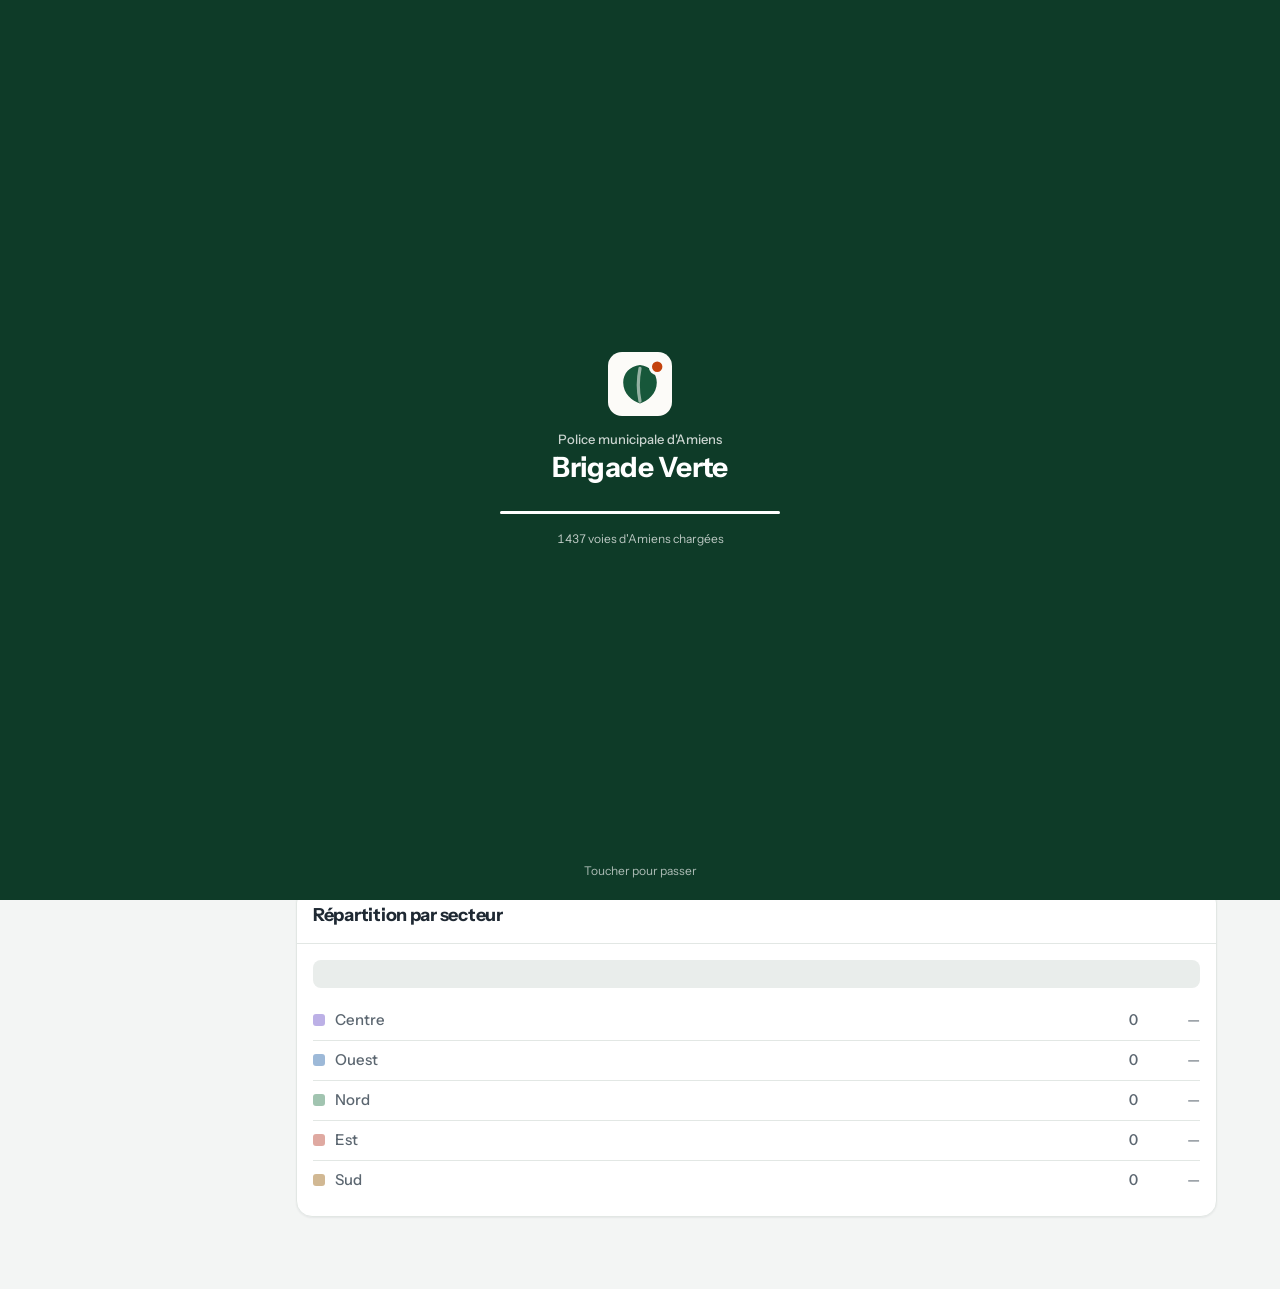
==== commit dc56cf01: "Refonte (en cours) : travail partiel des agents structure, terrain, rapports, collecte Sauvegarde in" ====
--- a/brigade-verte-v3/index.html
+++ b/brigade-verte-v3/index.html
@@ -270,7 +270,7 @@
               <div id="wasteChips" class="chips" role="group" aria-labelledby="wasteChipsLabel" data-focus-after="wasteInput"></div>
             </div>
 
-            <div class="field">
+            <div class="field freqField">
               <span class="label" id="frequentLabel">Les plus fréquents</span>
               <div class="pickers pickers--tiles" id="frequentWaste" role="group" aria-labelledby="frequentLabel"></div>
             </div>
@@ -286,7 +286,7 @@
             </div>
 
 
-            <div class="field">
+            <div class="field famField">
               <span class="label" id="catLabel">Par famille</span>
               <div class="famGrid" id="catTabs" role="group" aria-labelledby="catLabel"></div>
               <div class="famPanel" id="catWaste" role="region" aria-labelledby="catLabel" hidden></div>
@@ -430,18 +430,22 @@
       <!-- ═════════════ Jour de collecte ═════════════ -->
       <div class="view view--collecte" id="viewCollecte" hidden>
         <div class="collecteScroll">
+          <div class="colWrap">
           <header class="collecteHead">
-            <p class="eyebrow">Jour de collecte</p>
-            <h2 class="viewTitle">Quand passe la benne&nbsp;?</h2>
-            <p class="collecteLead">Ordures ménagères et poubelle jaune, à l'adresse près — sans passer par le site de la ville.</p>
+            <div>
+              <p class="eyebrow">Jour de collecte</p>
+              <h2 class="viewTitle">Quand passe la benne&nbsp;?</h2>
+              <p class="collecteLead">Ordures ménagères et poubelle jaune, à l'adresse près.</p>
+            </div>
+            <p class="colWeekNow"><svg class="icon" aria-hidden="true"><use href="#i-calendar"></use></svg><span id="colWeekNow"></span></p>
           </header>
 
           <form class="colForm" id="colForm" role="search" aria-label="Chercher un jour de collecte" novalidate>
-            <div class="field">
+            <div class="field colRueField">
               <label class="label" for="colInput">Rue d'Amiens ou commune</label>
               <div class="combo" id="colCombo">
                 <svg class="icon comboIcon" aria-hidden="true"><use href="#i-search"></use></svg>
-                <input id="colInput" type="search" class="input input--combo" autocomplete="off" autocapitalize="off" enterkeyhint="search" spellcheck="false" placeholder="Rue Jules Barni, Longueau…" role="combobox" aria-autocomplete="list" aria-expanded="false" aria-controls="colSuggest">
+                <input id="colInput" type="search" class="input input--combo" autocomplete="off" autocapitalize="off" enterkeyhint="search" spellcheck="false" placeholder="Rue Jules Barni, Longueau…" role="combobox" aria-autocomplete="list" aria-expanded="false" aria-controls="colSuggest" aria-describedby="colHelp">
                 <button type="button" class="comboClear" id="colClear" aria-label="Effacer la recherche" hidden><svg class="icon" aria-hidden="true"><use href="#i-x"></use></svg></button>
                 <div id="colSuggest" class="suggest" role="listbox" aria-label="Rues et communes"></div>
               </div>
@@ -450,17 +454,31 @@
               <label class="label" for="colNum">N° <span class="opt">facultatif</span></label>
               <input id="colNum" class="input input--num mono" inputmode="text" autocomplete="off" placeholder="12 bis" maxlength="10">
             </div>
+            <button type="submit" class="btn btn--primary colSubmit" id="colSubmit"><svg class="icon" aria-hidden="true"><use href="#i-search"></use></svg><span>Rechercher</span></button>
+            <p class="help help--error colHelp" id="colHelp" role="status" hidden></p>
           </form>
 
           <div class="colRecent" id="colRecent" hidden></div>
+
+          <div class="colEmpty empty" id="colEmpty">
+            <div class="empty__icon"><svg class="icon" aria-hidden="true"><use href="#i-calendar"></use></svg></div>
+            <h3>Des sacs sur le trottoir&nbsp;?</h3>
+            <p>Cherchez la rue ou la commune : si la collecte passe le lendemain, ce n'est pas un dépôt sauvage.</p>
+            <p class="colLegend" aria-hidden="true"><span><span class="bin bin--om"></span>Ordures ménagères</span><span><span class="bin bin--tri"></span>Poubelle jaune</span></p>
+            <p class="colEmptyNote" id="colEmptyNote" hidden></p>
+          </div>
+
           <div class="colResult" id="colResult" aria-live="polite"></div>
 
           <details class="colRules">
-            <summary>Jours fériés et semaines paires</summary>
-            <p>Les jours fériés sont collectés normalement, <b>sauf le 1<sup>er</sup> janvier, le 1<sup>er</sup> mai et le 25 décembre</b>. À Amiens, la collecte de ces jours-là a lieu le mercredi de la même semaine ; dans les autres communes, le lendemain.</p>
-            <p>« Semaines paires » : numérotation officielle des semaines (ISO). <span id="colWeek"></span></p>
-            <p class="colSource">Source : Amiens Métropole. En cas de doute, <a id="colOfficial" target="_blank" rel="noopener">vérifiez sur amiens.fr<svg class="icon" aria-hidden="true"><use href="#i-external"></use></svg></a>.</p>
+            <summary><span class="colRules__title">Jours fériés et semaines paires</span><span class="colRules__week" id="colRulesWeek"></span><svg class="icon colRules__chev" aria-hidden="true"><use href="#i-chevron"></use></svg></summary>
+            <div class="colRules__body">
+              <p>Les jours fériés sont collectés normalement, <b>sauf le 1<sup>er</sup> janvier, le 1<sup>er</sup> mai et le 25 décembre</b>. À Amiens, la collecte de ces jours-là a lieu le mercredi de la même semaine ; dans les autres communes, le lendemain. À Amiens, quand ce jour tombe un mercredi ou un dimanche, l'application indique «&nbsp;férié — à vérifier&nbsp;».</p>
+              <p>« Semaines paires » : numérotation officielle des semaines (ISO 8601). <span id="colWeek"></span></p>
+              <p class="colSource">Source : Amiens Métropole, données gardées 7 jours sur l'appareil. En cas de doute, <a id="colOfficial" target="_blank" rel="noopener">vérifiez sur amiens.fr<svg class="icon" aria-hidden="true"><use href="#i-external"></use></svg><span class="visually-hidden"> (nouvel onglet)</span></a>.</p>
+            </div>
           </details>
+          </div>
         </div>
       </div>
     </section>
--- a/brigade-verte-v3/css/animations.css
+++ b/brigade-verte-v3/css/animations.css
@@ -21,10 +21,14 @@
   --from: -18px;
 }
 
+/* Changement de vue : fondu + 8 px sur le contenu seulement (la navigation
+   et l'en-tête restent fixes). Pas de remplissage « both » : aucune
+   transformation ne reste après l'animation (les éléments collants des vues
+   continuent de coller). */
 @keyframes viewIn {
   from {
     opacity: 0;
-    transform: translateY(10px);
+    transform: translateY(8px);
   }
   to {
     opacity: 1;
@@ -32,7 +36,15 @@
   }
 }
 .view:not([hidden]) {
-  animation: viewIn var(--t-slow) var(--ease-out);
+  animation: viewIn var(--t) var(--ease-out);
+}
+@keyframes viewFade {
+  from {
+    opacity: 0;
+  }
+  to {
+    opacity: 1;
+  }
 }
 
 @keyframes rise {
@@ -195,6 +207,10 @@
     transition-duration: 1ms !important;
     scroll-behavior: auto !important;
   }
+  /* Changement de vue : simple fondu court, sans déplacement. */
+  .view:not([hidden]) {
+    animation: viewFade 120ms linear !important;
+  }
   .map .target .ring,
   .map .me .halo {
     display: none;
--- a/brigade-verte-v3/css/theme.css
+++ b/brigade-verte-v3/css/theme.css
@@ -1,466 +1,716 @@
 /* ==========================================================================
-   Couche visuelle « Fiche de constat »
+   Couche visuelle transverse (refonte 11/2026 · style « SaaS sobre »)
    --------------------------------------------------------------------------
-   Le modèle n'est pas une appli à la mode : c'est le bon de passage papier
-   de la police municipale. D'où :
-   · des étiquettes de champ en clair (« Rue », « N° »), pas de codes en
-     majuscules espacées ;
-   · des cases et des filets fins, des angles nets — aucune pilule, aucun
-     halo, aucun effet de verre ;
-   · un numéro de bon façon numéro de série imprimé, en rouge ;
-   · l'aperçu du message rédigé comme un courrier, pas comme du code ;
-   · une seule couleur d'identité (vert brigade) et l'orange réservé aux
-     dépôts constatés.
-   Chargée après les composants : elle ne change que l'apparence.
+   Cartes blanches à coins arrondis, ombres discrètes, vert profond pour
+   l'action, orange pour l'alerte seulement, rouge pour l'erreur.
+   Chargée après components.css (qu'elle surcharge) et AVANT les fichiers de
+   module (dashboard/terrain/rapport/collecte.css), qui affinent leurs écrans.
+   Ne couvre que les éléments partagés : en-tête, boutons, champs, chips et
+   toggles de base, toasts, dialogues, bandeaux, focus.
    ========================================================================== */
 
 /* ─── Étiquettes : en clair, comme sur un formulaire ─── */
 .label,
 .gpsListLabel,
-.stat span,
-.hudCount span,
-.mapPickHead,
 .sugMeta,
-.colCard h3 small,
-.colNext small,
-.ticketGroupHead,
-.sectorChip,
 .docLabel {
   font-family: var(--font-ui);
-  font-size: var(--fs-sm);
-  font-weight: 600;
+  font-size: var(--fs-14);
+  font-weight: var(--fw-sb);
   text-transform: none;
   letter-spacing: 0;
 }
 .label {
-  color: var(--ink-2);
-}
+  color: var(--text-2);
+}
+/* « facultatif » : toujours lisible (≥ 4.5:1). */
 .label .opt {
-  font-weight: 500;
-}
-.stat span,
-.hudCount span {
-  font-weight: 500;
+  font-weight: var(--fw-m);
   color: var(--muted);
-}
-
-/* ─── Barre d'application : vert brigade, onglets rectangulaires ─── */
-.appbar {
-  background: var(--appbar);
-  border-bottom: 1px solid rgba(0, 0, 0, 0.25);
-}
-.wordmark span {
+  opacity: 1;
+}
+.help {
+  color: var(--muted);
+}
+.eyebrow {
   font-family: var(--font-ui);
-  font-size: var(--fs-xs);
-  font-weight: 500;
+  font-size: var(--fs-14);
+  font-weight: var(--fw-sb);
   text-transform: none;
   letter-spacing: 0;
-  color: rgba(255, 255, 255, 0.72);
-}
-.viewSwitch {
-  padding: 0;
-  gap: 4px;
-  background: none;
-  border: 0;
-  border-radius: 0;
-}
-.vsBtn {
-  border-radius: var(--r-sm);
-  color: rgba(255, 255, 255, 0.82);
-  background: rgba(255, 255, 255, 0.07);
-}
-.vsBtn:hover {
-  color: #fff;
-  background: rgba(255, 255, 255, 0.13);
-}
-.vsBtn[aria-current="page"] {
-  background: #fff;
-  color: var(--appbar);
-}
-.vsBtn .count {
-  border-radius: var(--r-xs);
-  font-family: var(--font-ui);
-  font-weight: 700;
-  font-size: var(--fs-xs);
-  font-variant-numeric: tabular-nums;
-}
-.vsBtn .count[data-zero] {
-  background: rgba(255, 255, 255, 0.16);
-  color: rgba(255, 255, 255, 0.85);
-}
-.vsBtn[aria-current="page"] .count[data-zero] {
-  background: var(--paper-2);
-  color: var(--ink-2);
-}
+  color: var(--text-2);
+}
+.viewTitle {
+  font-size: var(--fs-30);
+  font-weight: var(--fw-b);
+  letter-spacing: -0.02em;
+}
+
+/* ─────────────────────────────── En-tête ─────────────────────────────── */
+/* Tampon de tournée (#openSettings) : date + accès aux réglages */
 .stamp {
-  border: 1px solid rgba(255, 255, 255, 0.32);
-  border-radius: var(--r-sm);
-  color: #fff;
+  gap: var(--s2);
+  min-height: 44px;
+  min-width: 44px;
+  padding: 0 var(--s3);
+  border: 1px solid rgba(255, 255, 255, 0.28);
+  border-radius: var(--r-md);
+  background: rgba(255, 255, 255, 0.06);
+  color: #fff;
+  transition: background var(--t-fast), border-color var(--t-fast);
 }
 .stamp:hover {
-  border-color: #fff;
-  background: rgba(255, 255, 255, 0.08);
+  border-color: rgba(255, 255, 255, 0.6);
+  background: rgba(255, 255, 255, 0.12);
+}
+.stamp:active {
+  transform: scale(0.98);
 }
 .stampLabel {
   font-family: var(--font-ui);
-  font-size: var(--fs-xs);
-  font-weight: 500;
+  font-size: var(--fs-12);
+  font-weight: var(--fw-m);
   text-transform: none;
   letter-spacing: 0;
-  color: rgba(255, 255, 255, 0.72);
+  color: var(--on-dark-2);
 }
 .stampDate {
   font-family: var(--font-ui);
-  font-weight: 700;
-  font-size: var(--fs-sm);
+  font-size: var(--fs-14);
+  font-weight: var(--fw-sb);
   font-variant-numeric: tabular-nums;
+  white-space: nowrap;
   color: #fff;
 }
 .stamp .icon {
-  color: rgba(255, 255, 255, 0.72);
-}
-
-/* ─── En-tête du bon : intitulé + numéro de série imprimé ─── */
-.composerHead {
-  padding-top: var(--s4);
-}
-.eyebrow {
+  width: 20px;
+  height: 20px;
+  color: #fff;
+}
+/* Mobile : date sans jour de semaine ni étiquette */
+.stampLabel,
+.stampDay {
+  display: none;
+}
+
+/* Pastille d'état de sauvegarde */
+.statusPill {
+  display: inline-flex;
   align-items: center;
-  font-family: var(--font-ui);
-  font-size: var(--fs-sm);
-  font-weight: 600;
-  text-transform: none;
+  gap: 6px;
+  min-height: 32px;
+  padding: 0 10px;
+  border-radius: var(--r-pill);
+  font-size: var(--fs-14);
+  font-weight: var(--fw-sb);
+  font-variant-numeric: tabular-nums;
+  white-space: nowrap;
+  background: rgba(255, 255, 255, 0.1);
+  color: var(--on-dark);
+}
+.statusPill .icon,
+.sideStatus .icon {
+  width: 16px;
+  height: 16px;
+}
+.statusPill[data-tone="ok"] .icon {
+  color: var(--nav-active);
+}
+.statusPill[data-tone="warn"] {
+  background: var(--warn-tint);
+  color: var(--warn-ink);
+}
+.statusPill[data-tone="danger"] {
+  background: var(--danger-tint);
+  color: var(--danger-ink);
+}
+.saveWord::after {
+  content: " · ";
+}
+.saveTime:empty {
+  display: none;
+}
+.saveTime:empty ~ .saveWord::after,
+.saveText:has(.saveTime:empty) .saveWord::after {
+  content: "";
+}
+.sideStatus[data-tone="ok"] .icon {
+  color: var(--nav-active);
+}
+.sideStatus[data-tone="warn"] .icon {
+  color: #ffb27a;
+}
+.sideStatus[data-tone="danger"] .icon {
+  color: #ff9b91;
+}
+/* Mobile : « 14:32 » suffit, le mot reste lu par les lecteurs d'écran */
+.appbar .saveWord {
+  position: absolute;
+  width: 1px;
+  height: 1px;
+  overflow: hidden;
+  clip: rect(0 0 0 0);
+  white-space: nowrap;
+}
+.appbar .saveText:has(.saveTime:empty) .saveWord {
+  position: static;
+  width: auto;
+  height: auto;
+  clip: auto;
+}
+
+/* En-tête blanc (rail et ordinateur) */
+@media (min-width: 768px), (orientation: landscape) and (max-height: 500px) {
+  .stamp {
+    border-color: var(--border-strong);
+    background: var(--surface);
+    color: var(--text);
+  }
+  .stamp:hover {
+    border-color: var(--text);
+    background: var(--bg);
+  }
+  .stampDate {
+    color: var(--text);
+  }
+  .stamp .icon {
+    color: var(--text-2);
+  }
+  .stampLabel {
+    display: inline;
+    color: var(--muted);
+  }
+  .stampDay {
+    display: inline;
+  }
+  .statusPill,
+  .statusPill[data-tone="ok"] {
+    background: var(--ok-tint);
+    color: var(--ok-ink);
+  }
+  .statusPill[data-tone="ok"] .icon {
+    color: var(--ok);
+  }
+  .appbar .saveWord {
+    position: static;
+    width: auto;
+    height: auto;
+    clip: auto;
+  }
+}
+@media (orientation: landscape) and (max-height: 500px) {
+  .stampLabel {
+    display: none;
+  }
+}
+
+/* ─────────────────────────────── Bandeaux ─────────────────────────────── */
+.banner {
+  gap: var(--s2);
+  margin: var(--s3) var(--s4) 0;
+  padding: var(--s3) var(--s4);
+  border-radius: var(--r-md);
+  font-size: var(--fs-14);
+  font-weight: var(--fw-m);
+  box-shadow: var(--sh-1);
+}
+.banner .icon {
+  width: 18px;
+  height: 18px;
+}
+.banner--offline {
+  background: var(--warn-tint);
+  color: var(--warn-ink);
+  border: 1px solid color-mix(in srgb, var(--warn) 30%, transparent);
+}
+.banner--update {
+  background: var(--green-50);
+  color: var(--green-700);
+  border: 1px solid color-mix(in srgb, var(--green-700) 25%, transparent);
+}
+.banner--update .linkBtn {
+  color: var(--green-700);
+  font-weight: var(--fw-sb);
+  text-decoration: underline;
+}
+@media (min-width: 1024px) {
+  .banner {
+    margin: var(--s4) var(--s7) 0;
+  }
+  .app[data-view="terrain"] .banner {
+    margin: var(--s3) var(--s4) var(--s3);
+  }
+}
+
+/* ─────────────────────────────── Boutons ─────────────────────────────── */
+.btn {
+  gap: var(--s2);
+  min-height: var(--tap);
+  padding: 0 var(--s5);
+  border-radius: var(--r-md);
+  border: 1px solid transparent;
+  font-size: var(--fs-16);
+  font-weight: var(--fw-sb);
   letter-spacing: 0;
-  color: var(--ink-2);
-}
-.eyebrow .mono {
-  padding: 1px 6px;
-  border: 1px solid currentColor;
-  border-radius: var(--r-xs);
-  font-size: var(--fs-xs);
-  letter-spacing: 0.04em;
-  color: var(--signal-strong);
-}
-.eyebrow[data-mode="edit"] .mono {
-  color: var(--info);
-}
-
-/* Étapes : onglets de formulaire soulignés, pas de blocs noirs */
-.stages {
-  gap: 0;
-  margin-top: var(--s3);
-  border-bottom: 1px solid var(--line);
-}
-.stages li,
-.stages li:has([aria-current="step"]) {
-  flex: 1;
-}
-.stageBtn {
-  min-height: var(--tap);
+  box-shadow: none;
+}
+.btn:active:not(:disabled):not([aria-disabled="true"]) {
+  transform: scale(0.98);
+}
+.btn .icon {
+  width: 20px;
+  height: 20px;
+}
+.btn--lg {
+  min-height: var(--tap-lg);
+}
+.btn--primary {
+  background: var(--green-700);
+  color: #fff;
+  box-shadow: var(--sh-1);
+}
+@media (hover: hover) {
+  .btn--primary:hover:not(:disabled):not([aria-disabled="true"]) {
+    background: var(--green-800);
+  }
+}
+.btn--secondary,
+.btn--line {
+  background: var(--surface);
+  border-color: var(--border-strong);
+  color: var(--text);
+}
+@media (hover: hover) {
+  .btn--secondary:hover:not(:disabled),
+  .btn--line:hover:not(:disabled) {
+    background: var(--bg);
+    border-color: var(--text-2);
+  }
+}
+.btn--ghost,
+.btn--quiet {
+  background: transparent;
+  color: var(--green-700);
+  padding: 0 var(--s3);
+}
+.btn--quiet {
+  color: var(--text-2);
+}
+@media (hover: hover) {
+  .btn--ghost:hover:not(:disabled),
+  .btn--quiet:hover:not(:disabled) {
+    background: var(--bg-sunken);
+  }
+}
+.btn--danger {
+  background: var(--danger);
+  color: #fff;
+}
+@media (hover: hover) {
+  .btn--danger:hover:not(:disabled) {
+    background: var(--danger-ink);
+  }
+}
+/* Orange : jamais une couleur d'action → l'ancien bouton « signal » passe au vert */
+.btn--signal {
+  background: var(--green-700);
+  color: #fff;
+}
+.btn--signal:hover {
+  background: var(--green-800);
+}
+.btn:disabled,
+.btn[aria-disabled="true"],
+.btn--primary:disabled,
+.btn--primary[aria-disabled="true"] {
+  opacity: 0.45;
+  cursor: not-allowed;
+  box-shadow: none;
+}
+.btn--primary:disabled,
+.btn--primary[aria-disabled="true"] {
+  background: var(--green-700);
+  color: #fff;
+}
+.btn.is-done {
+  background: var(--ok);
+  color: #fff;
+}
+/* Chargement : spinner de 16 px à la place de l'icône */
+.btn.is-busy {
+  pointer-events: none;
+}
+.btn.is-busy .icon {
+  visibility: hidden;
+}
+.btn.is-busy::after {
+  content: "";
+  position: absolute;
+  width: 16px;
+  height: 16px;
+  border-radius: 50%;
+  border: 2px solid currentColor;
+  border-right-color: transparent;
+  animation: spin 700ms linear infinite;
+}
+.btn {
+  position: relative;
+}
+
+.linkBtn {
+  gap: 6px;
+  min-height: 44px;
   padding: 0 var(--s2);
-  border-radius: 0;
-  background: none;
-  border-bottom: 3px solid transparent;
-  margin-bottom: -1px;
-  color: var(--muted);
-  font-size: var(--fs-base);
-}
-.stageDot {
-  width: 24px;
-  height: 24px;
-  border-radius: var(--r-xs);
-  font-family: var(--font-ui);
-  font-weight: 700;
-  font-size: var(--fs-xs);
-  border-width: 1.5px;
-}
-.stageBtn[aria-current="step"] {
-  background: none;
-  color: var(--ink);
-  border-bottom-color: var(--brand);
-}
-.stageBtn[aria-current="step"] .stageDot {
-  background: var(--brand);
-  border-color: var(--brand);
-  color: #fff;
-}
-.stageBtn[data-done] {
-  background: none;
-  color: var(--brand);
-}
-.stageBtn[data-done] .stageDot {
-  border-radius: var(--r-xs);
-}
-
-.stageTitle {
-  font-weight: 700;
-  font-size: var(--fs-lg);
-  letter-spacing: -0.015em;
-}
-
-/* ─── Champs : cases blanches à filet net ─── */
+  border-radius: var(--r-sm);
+  font-size: var(--fs-14);
+  font-weight: var(--fw-sb);
+  color: var(--green-700);
+}
+.linkBtn:hover {
+  background: var(--green-50);
+}
+.iconBtn {
+  width: 44px;
+  height: 44px;
+  border-radius: var(--r-md);
+  color: var(--text-2);
+}
+.iconBtn:hover {
+  background: var(--bg-sunken);
+  color: var(--text);
+}
+
+/* ─────────────────────────────── Champs ─────────────────────────────── */
 .input {
-  border: 1.5px solid var(--line-strong);
-  border-radius: var(--r-sm);
-}
-.input:focus-visible,
-.input:focus {
-  border-color: var(--brand);
-  box-shadow: 0 0 0 3px var(--brand-tint);
-  border-radius: var(--r-sm);
+  min-height: 52px;
+  border: 1px solid var(--border-strong);
+  border-radius: var(--r-md);
+  background: var(--surface);
+  color: var(--text);
+  font-size: max(16px, var(--fs-md));
+}
+.input:hover {
+  border-color: var(--text-2);
+}
+.input:focus,
+.input:focus-visible {
+  border-color: var(--green-700);
+  box-shadow: var(--focus);
+  outline: 2px solid transparent;
+}
+.input[aria-invalid="true"] {
+  border-color: var(--danger);
+}
+.help--error {
+  color: var(--danger-ink);
 }
 .input--quiet {
-  border-style: solid;
-  border-color: var(--line);
-  background: var(--sheet);
+  border-color: var(--border);
+  background: var(--surface);
 }
 .input.mono {
   font-family: var(--font-ui);
-  font-weight: 600;
+  font-weight: var(--fw-sb);
   font-variant-numeric: tabular-nums;
 }
+.suggest {
+  border-radius: var(--r-md);
+  border: 1px solid var(--border);
+  box-shadow: var(--sh-3);
+}
+.sug {
+  min-height: 48px;
+  border-radius: var(--r-sm);
+}
+
+/* ─────────────────────── Chips et toggles (base) ─────────────────────── */
+.toggle,
 .chipBtn {
+  min-height: 44px;
+  padding: 0 14px;
+  border: 1px solid var(--border-strong);
   border-radius: var(--r-sm);
-}
-
-/* Fiche du lieu : une case de formulaire remplie, sans ombre décalée */
-.place {
-  border: 1px solid var(--line-strong);
-  border-left: 4px solid var(--signal);
+  background: var(--surface);
+  color: var(--text);
+  font-size: 0.9375rem;
+  font-weight: var(--fw-m);
+  transition: background var(--t-fast), border-color var(--t-fast), color var(--t-fast), transform var(--t-fast);
+}
+@media (hover: hover) {
+  .toggle:hover,
+  .chipBtn:hover {
+    border-color: var(--text-2);
+    background: var(--bg);
+  }
+}
+.toggle:active,
+.chipBtn:active {
+  transform: scale(0.98);
+}
+.toggle[aria-pressed="true"],
+.chip[aria-pressed="true"] {
+  background: var(--ok-tint);
+  border: 1.5px solid var(--ok);
+  color: var(--ok-ink);
+}
+.toggle[aria-pressed="true"]::before {
+  width: 16px;
+  height: 16px;
+  margin-right: 6px;
+  border-radius: 0;
+  background: var(--ok);
+  -webkit-mask: url("data:image/svg+xml,%3Csvg xmlns='http://www.w3.org/2000/svg' viewBox='0 0 24 24' fill='none' stroke='black' stroke-width='3' stroke-linecap='round' stroke-linejoin='round'%3E%3Cpath d='M20 6 9 17l-5-5'/%3E%3C/svg%3E") center / contain no-repeat;
+  mask: url("data:image/svg+xml,%3Csvg xmlns='http://www.w3.org/2000/svg' viewBox='0 0 24 24' fill='none' stroke='black' stroke-width='3' stroke-linecap='round' stroke-linejoin='round'%3E%3Cpath d='M20 6 9 17l-5-5'/%3E%3C/svg%3E") center / contain no-repeat;
+}
+.chip {
   border-radius: var(--r-sm);
-  box-shadow: var(--e1);
-}
-.placePin {
-  border-radius: var(--r-xs);
-}
-.sectorTag {
+}
+
+/* Segment (filtres, Rue/Commune…) */
+.segmented {
+  display: inline-flex;
+  gap: 2px;
+  padding: 3px;
+  min-height: 44px;
+  border-radius: var(--r-md);
+  background: var(--bg-sunken);
+}
+.segmented > [role="tab"] {
+  min-height: 38px;
+  padding: 0 var(--s3);
+  border-radius: calc(var(--r-md) - 3px);
+  font-size: var(--fs-14);
+  font-weight: var(--fw-sb);
+  color: var(--text-2);
+}
+.segmented > [role="tab"][aria-selected="true"] {
+  background: var(--surface);
+  color: var(--text);
+  box-shadow: var(--sh-1);
+}
+
+/* Carte générique */
+.card {
+  background: var(--surface);
+  border: 1px solid var(--border);
+  border-radius: var(--r-lg);
+  box-shadow: var(--sh-1);
+}
+
+/* Interrupteur (Réglages) */
+.switch {
+  border-radius: var(--r-pill);
+  background: var(--border-strong);
+}
+.switch[aria-checked="true"] {
+  background: var(--green-700);
+}
+
+/* ─────────────────────────────── Toast ─────────────────────────────── */
+.toast {
+  --tone: var(--nav-active);
+  gap: var(--s2);
+  max-width: min(480px, calc(100vw - 24px));
+  padding: var(--s1) var(--s1) var(--s1) var(--s3);
+  border-radius: var(--r-md);
+  background: var(--text);
+  color: #fff;
+  box-shadow: var(--sh-3);
+  font-size: 0.9375rem;
+  font-weight: var(--fw-m);
+  transform: translate(-50%, 12px);
+  transition: opacity var(--t-fast) var(--ease-out), transform var(--t-fast) var(--ease-out), visibility 0s linear var(--t-fast);
+}
+.toast.show {
+  transform: translate(-50%, 0);
+  transition: opacity var(--t) var(--ease-out), transform var(--t) var(--ease-out), visibility 0s;
+}
+/* Icône par ton (check · triangle · croix) dessinée en masque */
+.toast::before {
+  width: 20px;
+  height: 20px;
+  margin: 0 var(--s1) 0 0;
+  border-radius: 0;
+  box-shadow: none;
+  background: var(--tone);
+  -webkit-mask: var(--toast-icon) center / contain no-repeat;
+  mask: var(--toast-icon) center / contain no-repeat;
+  --toast-icon: url("data:image/svg+xml,%3Csvg xmlns='http://www.w3.org/2000/svg' viewBox='0 0 24 24' fill='none' stroke='black' stroke-width='2' stroke-linecap='round' stroke-linejoin='round'%3E%3Ccircle cx='12' cy='12' r='10'/%3E%3Cpath d='M12 16v-4'/%3E%3Cpath d='M12 8h.01'/%3E%3C/svg%3E");
+}
+.toast[data-tone=""] {
+  --tone: #a8c8f0;
+}
+.toast[data-tone="ok"] {
+  --tone: var(--nav-active);
+}
+.toast[data-tone="ok"]::before {
+  --toast-icon: url("data:image/svg+xml,%3Csvg xmlns='http://www.w3.org/2000/svg' viewBox='0 0 24 24' fill='none' stroke='black' stroke-width='2' stroke-linecap='round' stroke-linejoin='round'%3E%3Ccircle cx='12' cy='12' r='10'/%3E%3Cpath d='m9 12 2 2 4-4'/%3E%3C/svg%3E");
+}
+.toast[data-tone="warn"] {
+  --tone: #ffb27a;
+}
+.toast[data-tone="warn"]::before {
+  --toast-icon: url("data:image/svg+xml,%3Csvg xmlns='http://www.w3.org/2000/svg' viewBox='0 0 24 24' fill='none' stroke='black' stroke-width='2' stroke-linecap='round' stroke-linejoin='round'%3E%3Cpath d='m21.73 18-8-14a2 2 0 0 0-3.48 0l-8 14A2 2 0 0 0 4 21h16a2 2 0 0 0 1.73-3'/%3E%3Cpath d='M12 9v4'/%3E%3Cpath d='M12 17h.01'/%3E%3C/svg%3E");
+}
+.toast[data-tone="error"] {
+  --tone: #ff9b91;
+  background: var(--text);
+}
+.toast[data-tone="error"]::before {
+  --toast-icon: url("data:image/svg+xml,%3Csvg xmlns='http://www.w3.org/2000/svg' viewBox='0 0 24 24' fill='none' stroke='black' stroke-width='2' stroke-linecap='round' stroke-linejoin='round'%3E%3Ccircle cx='12' cy='12' r='10'/%3E%3Cpath d='m15 9-6 6'/%3E%3Cpath d='m9 9 6 6'/%3E%3C/svg%3E");
+}
+.toastAction {
+  min-height: 44px;
+  border-radius: var(--r-sm);
+  background: rgba(134, 211, 163, 0.14);
+  color: var(--nav-active);
+  font-weight: var(--fw-sb);
+}
+.toastAction:hover {
+  background: rgba(134, 211, 163, 0.24);
+}
+.toastClose {
+  border-radius: var(--r-sm);
+  color: #c3cbd2;
+}
+.toastClose:hover {
+  color: #fff;
+  background: rgba(255, 255, 255, 0.08);
+}
+.toast :focus-visible {
+  box-shadow: 0 0 0 2px var(--text), 0 0 0 4px var(--nav-active);
+}
+/* Ordinateur : centré sur la zone de contenu (et sur la zone libre de la
+   carte en Terrain, à gauche du panneau flottant). ui.js règle --toast-lift. */
+@media (min-width: 1024px) {
+  .toast {
+    left: calc(var(--sidebar-w) + (100vw - var(--sidebar-w)) / 2);
+    bottom: calc(var(--toast-lift) + var(--s6));
+  }
+  html[data-view="terrain"] .toast {
+    left: calc(var(--sidebar-w) + (100vw - var(--sidebar-w) - var(--panel-w) - var(--s7)) / 2);
+  }
+}
+@media (min-width: 768px) and (max-width: 1023px), (orientation: landscape) and (max-height: 500px) and (max-width: 1023px) {
+  .toast {
+    left: calc(var(--rail-w) + (100vw - var(--rail-w)) / 2);
+  }
+}
+
+/* ─────────────────────── Dialogues : réglages, confirmation ─────────────────────── */
+dialog {
+  color: var(--text);
+  background: var(--surface);
+}
+dialog::backdrop {
+  background: rgba(16, 24, 40, 0.45);
+  backdrop-filter: blur(2px);
+}
+/* Réglages : panneau qui monte du bas (mobile), panneau latéral droit (ordinateur) */
+dialog.sheet {
+  border-radius: var(--r-xl) var(--r-xl) 0 0;
+  box-shadow: var(--sh-3);
+}
+.sheetInner::before {
+  width: 36px;
+  height: 4px;
+  border-radius: var(--r-pill);
+  background: var(--border-strong);
+}
+.sheetHead h2,
+.modalInner h2 {
+  font-size: var(--fs-20);
+  font-weight: var(--fw-b);
+}
+.sheetFoot,
+.sheetFoot.mono {
   font-family: var(--font-ui);
-  font-size: var(--fs-sm);
-  font-weight: 600;
-}
-.sectorOpt {
-  font-family: var(--font-ui);
-  font-size: var(--fs-xs);
-  font-weight: 600;
-}
-
-/* Précisions : cases à cocher rectangulaires, cochées en vert brigade */
-.toggle {
-  border: 1.5px solid var(--line);
-  border-radius: var(--r-sm);
-  background: var(--sheet);
-  font-weight: 600;
-}
-.toggle[aria-pressed="true"] {
-  background: var(--brand);
-  border-color: var(--brand);
-  color: #fff;
-}
-.toggle[aria-pressed="true"]::before {
-  width: 12px;
-  height: 12px;
-  margin-right: 7px;
-  border-radius: 0;
-  background: #fff;
-  -webkit-mask: url("data:image/svg+xml,%3Csvg xmlns='http://www.w3.org/2000/svg' viewBox='0 0 24 24' fill='none' stroke='black' stroke-width='3.4' stroke-linecap='round' stroke-linejoin='round'%3E%3Cpath d='M20 6 9 17l-5-5'/%3E%3C/svg%3E") center / contain no-repeat;
-  mask: url("data:image/svg+xml,%3Csvg xmlns='http://www.w3.org/2000/svg' viewBox='0 0 24 24' fill='none' stroke='black' stroke-width='3.4' stroke-linecap='round' stroke-linejoin='round'%3E%3Cpath d='M20 6 9 17l-5-5'/%3E%3C/svg%3E") center / contain no-repeat;
-}
-
-/* ─── Déchets constatés ─── */
-.found {
-  border: 1px solid var(--line);
-  border-radius: var(--r-sm);
-  background: var(--sheet);
-}
-.found.has-items {
-  background: var(--sheet);
-  border: 1px solid var(--line-strong);
-  border-left: 4px solid var(--signal);
-}
-.chip {
-  border-radius: var(--r-xs);
-  background: var(--signal-tint);
-  border: 1px solid transparent;
-  color: var(--ink);
-}
-.chip .x {
-  border-radius: var(--r-xs);
-}
-.pick {
-  border-radius: var(--r-sm);
-}
-.pick .n {
-  font-family: var(--font-ui);
+  font-size: var(--fs-14);
+  font-weight: var(--fw-m);
+  color: var(--muted);
   font-variant-numeric: tabular-nums;
 }
-/* Familles : onglets soulignés */
-.catTabs {
-  gap: 0;
-  border-bottom: 1px solid var(--line);
-  padding-bottom: 0;
-}
-.catTab {
-  border: 0;
-  border-bottom: 3px solid transparent;
-  border-radius: 0;
-  margin-bottom: -1px;
-  background: none;
-}
-.catTab[aria-selected="true"] {
-  background: none;
-  border-bottom-color: var(--ink);
-}
-
-/* Ligne du rapport : un extrait de courrier, pas un bloc de code */
-.lineOutText {
-  background: var(--sheet);
-  color: var(--ink);
-  border: 1px solid var(--line);
-  border-left: 3px solid var(--ink);
-  border-radius: var(--r-xs);
-  font-family: var(--font-ui);
-  font-size: var(--fs-base);
-  font-weight: 500;
-  line-height: 1.5;
-}
-.lineOutText::before {
-  color: var(--ink);
-}
-
-/* ─── Boutons : pleins, nets, sans halo ─── */
-.btn {
-  border-radius: var(--r-sm);
-  font-weight: 700;
-}
-.btn--primary {
-  box-shadow: 0 1px 0 rgba(0, 0, 0, 0.18);
-}
-.btn--primary:disabled,
-.btn--primary[aria-disabled="true"] {
-  background: var(--paper-2);
-  color: var(--muted);
-  box-shadow: inset 0 0 0 1px var(--line);
-}
-.btn--line {
-  border-width: 1px;
-}
-.linkBtn,
-.iconBtn {
-  border-radius: var(--r-xs);
-}
-.actionBar {
-  background: var(--sheet);
-  -webkit-backdrop-filter: none;
-  backdrop-filter: none;
-  border-top: 1px solid var(--line);
-}
-
-/* ─── Rapport ─── */
-.viewTitle {
-  font-weight: 700;
-  letter-spacing: -0.02em;
-}
-.stat b {
-  letter-spacing: -0.03em;
-}
-.sectorBreak li {
-  font-family: var(--font-ui);
-  font-weight: 600;
-  letter-spacing: 0;
-}
-/* Le message : une lettre, dans la police d'un courriel */
-.doc {
-  border-radius: var(--r-sm);
-  box-shadow: var(--e1);
-}
-.docBody.mono,
-.docBody {
-  font-family: var(--font-ui);
-  font-size: var(--fs-base);
-  font-weight: 400;
-  line-height: 1.6;
-  letter-spacing: 0;
-}
-.docLabel {
-  color: var(--muted);
-}
-/* Bons de passage : talon perforé conservé, angles nets */
-.ticket {
-  border-radius: var(--r-sm);
-  border-color: var(--line);
-}
-.ticketStub small {
-  font-family: var(--font-ui);
-  font-weight: 600;
-  letter-spacing: 0.04em;
-}
-.ticketWaste span {
-  border-radius: var(--r-xs);
-}
-.ticketGroupHead {
-  color: var(--ink-2);
-}
-
-/* ─── Carte : repères sobres ─── */
-.mapHud,
-.mapBtn {
-  border-radius: var(--r-sm);
-}
-.mapHint,
-.marker.target .targetName,
-.marker.pin span,
-.quartierLabel span {
-  font-family: var(--font-ui);
-  font-weight: 600;
-  letter-spacing: 0;
-}
-.mapHint {
-  border-radius: var(--r-xs);
-}
-.marker.target .targetName {
-  border-radius: var(--r-xs);
-  font-size: 12px;
-}
-
-/* ─── Retours d'état ─── */
-.toast {
-  border-radius: var(--r-sm);
-}
-dialog.sheet,
+.settingRow {
+  border-color: var(--border);
+}
+.rowBtn {
+  min-height: 60px;
+  border-radius: var(--r-md);
+}
+.rowBtn:hover {
+  background: var(--bg);
+}
+@media (min-width: 700px) and (max-width: 1023px) {
+  dialog.sheet {
+    border-radius: var(--r-lg);
+  }
+}
+@media (min-width: 1024px) {
+  dialog.sheet {
+    width: 420px;
+    max-width: 92vw;
+    height: 100dvh;
+    max-height: none;
+    margin: 0 0 0 auto;
+    border-radius: var(--r-lg) 0 0 var(--r-lg);
+  }
+  dialog.sheet .sheetInner {
+    max-height: 100dvh;
+    height: 100%;
+    padding: var(--s6);
+  }
+  dialog.sheet[open] {
+    animation: sheetFromRight var(--t-slow) var(--ease-out);
+  }
+}
+@keyframes sheetFromRight {
+  from {
+    transform: translateX(24px);
+    opacity: 0;
+  }
+  to {
+    transform: none;
+    opacity: 1;
+  }
+}
 dialog.modal {
   border-radius: var(--r-lg);
-}
-@media (max-width: 699px) {
-  dialog.sheet {
-    border-radius: var(--r-lg) var(--r-lg) 0 0;
-  }
-}
-
-/* Fin de tournée : encadré net, filet rouge à gauche (action grave) */
-.closeTour {
-  border: 1px solid var(--line-strong);
-  border-left: 4px solid var(--danger);
-  border-radius: var(--r-sm);
-  background: var(--sheet);
-}
-
-/* Textes d'état : police de l'interface, chiffres alignés */
-.sheetFoot.mono,
-.gpsStatus.mono,
-.docLabel.mono {
-  font-family: var(--font-ui);
-  font-weight: 500;
-  font-variant-numeric: tabular-nums;
-}
-.gpsStatus.mono {
-  font-size: var(--fs-xs);
-  border-radius: var(--r-xs);
-}
-/* « facultatif » : toujours lisible (≥ 4.5:1), même dans un libellé atténué. */
-.label .opt {
-  color: var(--muted);
-  opacity: 1;
-}
-.colNumField .label {
-  opacity: 1;
-}
+  box-shadow: var(--sh-3);
+}
+.checkRow {
+  border-radius: var(--r-md);
+  background: var(--bg);
+}
+
+/* ─────────────────────────────── Focus ─────────────────────────────── */
+.btn:focus-visible,
+.toggle:focus-visible,
+.chipBtn:focus-visible,
+.linkBtn:focus-visible,
+.iconBtn:focus-visible,
+.stamp:focus-visible,
+.mapBtn:focus-visible,
+.rowBtn:focus-visible,
+.brand:focus-visible {
+  box-shadow: var(--focus);
+}
+.appbar .stamp:focus-visible,
+.appbar .brand:focus-visible {
+  box-shadow: 0 0 0 2px var(--green-900), 0 0 0 4px var(--nav-active);
+}
+@media (min-width: 768px), (orientation: landscape) and (max-height: 500px) {
+  .appbar .stamp:focus-visible {
+    box-shadow: var(--focus);
+  }
+}
+
+/* Contraste forcé (Windows) : bords des cartes et des chips conservés. */
+@media (forced-colors: active) {
+  .card,
+  .toggle,
+  .chip,
+  .statusPill,
+  .sidebar .vsBtn[aria-current="page"] {
+    border: 1px solid CanvasText;
+  }
+}
--- a/brigade-verte-v3/css/terrain.css
+++ b/brigade-verte-v3/css/terrain.css
@@ -1 +1,1028 @@
-/* css/terrain.css — module terrain (refonte 11/2026). Chargé après theme.css. */
+/* css/terrain.css — module Terrain (refonte 11/2026). Chargé après theme.css :
+   à spécificité égale, ces règles l'emportent sur components.css / theme.css.
+   Tout est circonscrit à la vue Terrain (#viewTerrain / .view--terrain).
+   Vert = action et sélection, vert clair = validation ; orange = alertes seulement. */
+
+/* ─────────────────────────── En-tête du composeur ─────────────────────────── */
+.view--terrain .composerHead {
+  padding-top: var(--s4);
+  padding-bottom: var(--s2);
+}
+.view--terrain .eyebrow {
+  display: flex;
+  align-items: center;
+  gap: var(--s2);
+  font-family: var(--font-ui);
+  font-size: var(--fs-14);
+  font-weight: var(--fw-sb);
+  text-transform: none;
+  letter-spacing: 0;
+  color: var(--text-2);
+}
+.view--terrain .eyebrow .mono {
+  padding: 2px 8px;
+  border: 0;
+  border-radius: var(--r-pill);
+  background: var(--green-50);
+  color: var(--green-700);
+  font-family: var(--font-mono);
+  font-size: var(--fs-14);
+  font-weight: 500;
+  letter-spacing: 0;
+}
+.view--terrain .eyebrow[data-mode="edit"] {
+  color: var(--focus-c);
+}
+.view--terrain .eyebrow[data-mode="edit"] .mono {
+  background: #e8eef7;
+  color: var(--focus-c);
+}
+
+/* Étapes : 2 onglets, chacun avec son segment de progression de 4 px */
+.view--terrain .stages {
+  display: flex;
+  gap: var(--s2);
+  margin-top: var(--s2);
+  border-bottom: 0;
+}
+.view--terrain .stages li,
+.view--terrain .stages li:has([aria-current="step"]) {
+  flex: 1;
+}
+.view--terrain .stageBtn {
+  position: relative;
+  min-height: 48px;
+  padding: 0 var(--s1) 6px;
+  border: 0;
+  border-radius: var(--r-sm);
+  margin: 0;
+  background: none;
+  color: var(--muted);
+  font-size: var(--fs-16);
+  font-weight: var(--fw-sb);
+}
+.view--terrain .stageBtn::before {
+  /* piste */
+  content: "";
+  position: absolute;
+  left: 0;
+  right: 0;
+  bottom: 0;
+  height: 4px;
+  border-radius: var(--r-pill);
+  background: var(--bg-sunken);
+}
+.view--terrain .stageBtn::after {
+  /* remplissage */
+  content: "";
+  position: absolute;
+  left: 0;
+  right: 0;
+  bottom: 0;
+  height: 4px;
+  border-radius: var(--r-pill);
+  background: var(--green-700);
+  transform: scaleX(0);
+  transform-origin: left center;
+  transition: transform var(--t-slow) var(--ease-out);
+}
+.view--terrain .stageBtn[aria-current="step"]::after,
+.view--terrain .stageBtn[data-done]::after {
+  transform: none;
+}
+.view--terrain .stageBtn[data-done]::after {
+  background: var(--ok);
+}
+.view--terrain .stageDot {
+  width: 26px;
+  height: 26px;
+  border-radius: var(--r-pill);
+  border: 1.5px solid currentColor;
+  font-family: var(--font-ui);
+  font-weight: var(--fw-b);
+  font-size: var(--fs-12);
+}
+.view--terrain .stageBtn[aria-current="step"] {
+  background: none;
+  color: var(--text);
+}
+.view--terrain .stageBtn[aria-current="step"] .stageDot {
+  background: var(--green-700);
+  border-color: var(--green-700);
+  color: #fff;
+}
+.view--terrain .stageBtn[data-done] {
+  background: none;
+  color: var(--ok-ink);
+}
+.view--terrain .stageBtn[data-done] .stageDot {
+  border-radius: var(--r-pill);
+  background-color: var(--ok);
+  border-color: var(--ok);
+}
+.view--terrain .stageBtn[aria-disabled="true"] .stageDot {
+  border-style: dashed;
+}
+@media (hover: hover) {
+  .view--terrain .stageBtn:not([aria-current="step"]):not([aria-disabled="true"]):hover {
+    color: var(--text);
+  }
+}
+.view--terrain .stageBtn:focus-visible {
+  box-shadow: var(--focus);
+}
+
+/* Confirmation après enregistrement (le toast l'annonce aux lecteurs d'écran) */
+.savedFlash {
+  display: flex;
+  align-items: center;
+  gap: var(--s2);
+  margin-top: var(--s3);
+  padding: var(--s2) var(--s3);
+  border-radius: var(--r-md);
+  background: var(--ok-tint);
+  color: var(--ok-ink);
+  font-size: var(--fs-14);
+  font-weight: var(--fw-sb);
+}
+.savedFlash[hidden] {
+  display: none;
+}
+.savedFlash .icon {
+  width: 18px;
+  height: 18px;
+  padding: 2px;
+  border-radius: var(--r-pill);
+  background: var(--ok);
+  color: #fff;
+  stroke-width: 3;
+}
+@keyframes trFlashIn {
+  from {
+    opacity: 0;
+    transform: translateY(-6px);
+  }
+  to {
+    opacity: 1;
+    transform: none;
+  }
+}
+.savedFlash.is-in {
+  animation: trFlashIn var(--t-slow) var(--ease-out);
+}
+
+/* ─────────────────────────────── Étapes ─────────────────────────────────── */
+.view--terrain .stageTitle {
+  margin: var(--s4) 0;
+  font-family: var(--font-ui);
+  font-size: var(--fs-20);
+  font-weight: var(--fw-b);
+  letter-spacing: -0.015em;
+  line-height: var(--lh-tight);
+  color: var(--text);
+}
+/* La nouvelle étape glisse de 16 px avec un fondu (sens inversé pour Retour) */
+@keyframes trPaneIn {
+  from {
+    opacity: 0;
+    transform: translateX(var(--tr-from, 16px));
+  }
+  to {
+    opacity: 1;
+    transform: none;
+  }
+}
+.view--terrain .stagePane.is-active {
+  animation: trPaneIn var(--t-slow) var(--ease-out);
+}
+.view--terrain .stagePane.is-active.from-back {
+  --tr-from: -16px;
+}
+
+/* ─────────────────────────────── Champs ─────────────────────────────────── */
+.view--terrain .field {
+  margin-top: var(--s5);
+}
+.view--terrain .stageTitle + .field,
+.view--terrain .stageTitle + .found {
+  margin-top: 0;
+}
+.view--terrain .label {
+  display: flex;
+  align-items: center;
+  gap: var(--s2);
+  margin-bottom: var(--s2);
+  font-family: var(--font-ui);
+  font-size: var(--fs-14);
+  font-weight: var(--fw-sb);
+  text-transform: none;
+  letter-spacing: 0;
+  color: var(--text-2);
+}
+.view--terrain .label .opt {
+  font-size: var(--fs-14);
+  font-weight: var(--fw-r);
+  color: var(--muted);
+}
+.view--terrain .help {
+  font-size: var(--fs-14);
+  color: var(--muted);
+}
+.view--terrain .input {
+  min-height: 52px;
+  border: 1px solid var(--border-strong);
+  border-radius: var(--r-md);
+  background: var(--surface);
+  font-size: 1.0625rem;
+  color: var(--text);
+}
+.view--terrain .input:focus,
+.view--terrain .input:focus-visible {
+  border-color: var(--green-700);
+  border-radius: var(--r-md);
+  box-shadow: var(--focus);
+  outline: none;
+}
+.view--terrain .input--quiet {
+  margin-top: var(--s3);
+  min-height: 48px;
+  font-size: var(--fs-16);
+}
+.view--terrain .comboIcon {
+  top: 16px;
+}
+.view--terrain .comboClear,
+.view--terrain .comboAdd {
+  top: 4px;
+  right: 4px;
+  height: 44px;
+}
+.view--terrain .comboAdd {
+  border-radius: var(--r-sm);
+  background: var(--green-700);
+  color: #fff;
+  font-size: var(--fs-14);
+}
+@media (hover: hover) {
+  .view--terrain .comboAdd:hover {
+    background: var(--green-800);
+  }
+}
+.view--terrain .suggest {
+  border-radius: var(--r-md);
+  box-shadow: var(--sh-3);
+}
+.view--terrain .sug {
+  min-height: 48px;
+  font-size: var(--fs-16);
+}
+
+/* Rue + « Ma position » sur une rangée */
+.streetRow {
+  display: flex;
+  align-items: flex-start;
+  gap: var(--s2);
+}
+.streetRow > .combo {
+  flex: 1 1 auto;
+  min-width: 0;
+}
+.view--terrain .locateBtn {
+  flex: 0 0 auto;
+  min-height: 52px;
+  padding: 0 14px;
+  border: 1px solid var(--border-strong);
+  border-radius: var(--r-md);
+  background: var(--surface);
+  color: var(--green-700);
+  font-size: var(--fs-14);
+  font-weight: var(--fw-sb);
+  white-space: nowrap;
+}
+.view--terrain .locateBtn .icon {
+  width: 20px;
+  height: 20px;
+}
+@media (hover: hover) {
+  .view--terrain .locateBtn:hover {
+    border-color: var(--green-700);
+    background: var(--green-50);
+  }
+}
+.view--terrain .locateBtn[aria-busy="true"] {
+  border-color: var(--green-700);
+  background: var(--green-50);
+}
+.view--terrain .quickRow {
+  margin-top: var(--s2);
+}
+.view--terrain .quickRow:not(:has(> :not([hidden]))) {
+  display: none;
+}
+.view--terrain #duplicateLast {
+  min-height: 44px;
+  border-radius: var(--r-pill);
+  border-color: var(--border-strong);
+  color: var(--green-700);
+  font-size: var(--fs-14);
+}
+.view--terrain .chipBtn:focus-visible,
+.view--terrain .locateBtn:focus-visible {
+  box-shadow: var(--focus);
+}
+
+/* ─────────────────────────── Fiche du lieu (carte) ───────────────────────── */
+.view--terrain .place {
+  margin-top: var(--s4);
+  padding: var(--s4);
+  border: 1px solid var(--border);
+  border-radius: var(--r-lg);
+  background: var(--surface);
+  box-shadow: var(--sh-2);
+}
+.view--terrain .placeMain {
+  align-items: flex-start;
+}
+.view--terrain .placePin {
+  width: 44px;
+  height: 44px;
+  border-radius: var(--r-md);
+  background: var(--green-50);
+  color: var(--green-700);
+}
+.view--terrain .placeText b {
+  font-family: var(--font-ui);
+  font-size: var(--fs-18);
+  font-weight: var(--fw-b);
+  color: var(--text);
+}
+.view--terrain .placeQuartier {
+  font-size: var(--fs-14);
+  color: var(--text-2);
+}
+.view--terrain .placeCollecte {
+  font-size: var(--fs-14);
+  color: var(--text-2);
+}
+.view--terrain .placeCollecte .icon {
+  color: var(--green-700);
+}
+.view--terrain .placeToday {
+  background: var(--ok-tint);
+  color: var(--ok-ink);
+}
+.view--terrain .sectorTag {
+  margin-left: -6px;
+  padding: 0 var(--s2) 0 6px;
+  border-radius: var(--r-sm);
+  font-family: var(--font-ui);
+  font-size: var(--fs-14);
+  font-weight: var(--fw-sb);
+  color: var(--text);
+}
+.view--terrain .sectorTag .auto {
+  font-weight: var(--fw-r);
+  color: var(--muted);
+}
+.view--terrain .field--num {
+  margin: 0;
+  width: 96px;
+}
+.view--terrain .field--num .label {
+  margin-bottom: 4px;
+}
+.view--terrain .input--num {
+  min-height: 52px;
+  padding: 0 var(--s2);
+  text-align: center;
+  font-family: var(--font-mono);
+  font-weight: 500;
+  font-size: var(--fs-18);
+}
+.view--terrain .help#numHelp {
+  margin-top: var(--s3);
+}
+.view--terrain .sectorOpt {
+  min-height: 48px;
+  border: 1px solid var(--border-strong);
+  border-radius: var(--r-md);
+  font-family: var(--font-ui);
+  font-size: var(--fs-12);
+  font-weight: var(--fw-sb);
+  color: var(--text-2);
+}
+.view--terrain .sectorOpt[aria-checked="true"] {
+  border-color: var(--sec);
+  color: #fff;
+}
+
+/* ─────────────────── Précisions : grille de boutons visuels ─────────────── */
+#precField {
+  container-type: inline-size;
+}
+.view--terrain .precGrid {
+  display: grid;
+  grid-template-columns: repeat(2, minmax(0, 1fr));
+  gap: var(--s2);
+}
+@container (min-width: 420px) {
+  .view--terrain .precGrid {
+    grid-template-columns: repeat(3, minmax(0, 1fr));
+  }
+}
+@container (min-width: 560px) {
+  .view--terrain .precGrid {
+    grid-template-columns: repeat(4, minmax(0, 1fr));
+  }
+}
+.view--terrain .precBtn {
+  position: relative;
+  display: flex;
+  align-items: center;
+  gap: 10px;
+  min-height: 56px;
+  padding: 8px 30px 8px 12px;
+  border: 1px solid var(--border-strong);
+  border-radius: var(--r-md);
+  background: var(--surface);
+  color: var(--text);
+  font-size: 0.9375rem;
+  font-weight: var(--fw-m);
+  line-height: 1.2;
+  text-align: left;
+  transition: background var(--t-fast) var(--ease-out), border-color var(--t-fast), box-shadow var(--t-fast), transform var(--t-fast);
+}
+.view--terrain .precIcon {
+  width: 22px;
+  height: 22px;
+  color: var(--green-700);
+}
+.view--terrain .precBtn::before {
+  content: none;
+  display: none;
+}
+@media (hover: hover) {
+  .view--terrain .precBtn:hover {
+    border-color: var(--green-700);
+  }
+}
+.view--terrain .precBtn:active {
+  transform: scale(0.98);
+}
+.view--terrain .precBtn:focus-visible {
+  box-shadow: var(--focus);
+}
+.view--terrain .precBtn[aria-pressed="true"] {
+  background: var(--ok-tint);
+  border-color: var(--ok);
+  box-shadow: inset 0 0 0 0.5px var(--ok);
+  color: var(--ok-ink);
+  font-weight: var(--fw-sb);
+}
+.view--terrain .precBtn[aria-pressed="true"] .precIcon {
+  color: var(--ok-ink);
+}
+/* Coche de sélection (16 px) */
+.view--terrain .precBtn[aria-pressed="true"]::after {
+  content: "";
+  position: absolute;
+  top: 50%;
+  right: 8px;
+  width: 18px;
+  height: 18px;
+  margin-top: -9px;
+  border-radius: var(--r-pill);
+  background: var(--ok)
+    url("data:image/svg+xml,%3Csvg xmlns='http://www.w3.org/2000/svg' viewBox='0 0 24 24' fill='none' stroke='white' stroke-width='3.4' stroke-linecap='round' stroke-linejoin='round'%3E%3Cpath d='M20 6 9 17l-5-5'/%3E%3C/svg%3E")
+    center / 12px no-repeat;
+}
+
+/* ────────────────────── Déchets : zone « Constaté » collante ────────────── */
+.view--terrain .found {
+  position: sticky;
+  top: var(--sticky-top, 0px);
+  z-index: 6;
+  padding: var(--s3);
+  border: 1px dashed var(--border-strong);
+  border-radius: var(--r-lg);
+  background: var(--surface);
+  box-shadow: 0 -8px 0 var(--surface); /* masque ce qui défile au-dessus */
+}
+.view--terrain .found.has-items {
+  border: 1.5px solid var(--ok);
+  background: #f4fbf6;
+  box-shadow: 0 -8px 0 var(--surface), var(--sh-2);
+}
+.view--terrain .found .label {
+  margin-bottom: var(--s2);
+  color: var(--text-2);
+}
+.view--terrain .found.has-items .label {
+  color: var(--ok-ink);
+}
+.foundCount {
+  min-width: 24px;
+  height: 24px;
+  padding: 0 7px;
+  display: inline-grid;
+  place-items: center;
+  border-radius: var(--r-pill);
+  background: var(--ok);
+  color: #fff;
+  font-size: var(--fs-12);
+  font-weight: var(--fw-b);
+  font-variant-numeric: tabular-nums;
+}
+.foundCount[hidden] {
+  display: none;
+}
+.view--terrain .found .chips {
+  max-height: 112px;
+  overflow-y: auto;
+  overscroll-behavior: contain;
+}
+.view--terrain .found .chips .none {
+  font-size: var(--fs-14);
+  color: var(--muted);
+}
+.view--terrain .found .chip {
+  min-height: 44px;
+  padding: 0 4px 0 12px;
+  border: 1px solid var(--ok);
+  border-radius: var(--r-sm);
+  background: var(--surface);
+  color: var(--ok-ink);
+  font-size: 0.9375rem;
+  font-weight: var(--fw-sb);
+}
+.view--terrain .found .chip .x {
+  width: 32px;
+  height: 32px;
+  border-radius: var(--r-xs);
+  color: var(--ok-ink);
+}
+@media (hover: hover) {
+  .view--terrain .found .chip:hover .x {
+    background: var(--ok-tint);
+  }
+}
+.view--terrain .found .chip:focus-visible {
+  box-shadow: var(--focus);
+}
+
+/* ─────────────── Boutons « déchet » (fréquents, famille ouverte) ────────── */
+.view--terrain .pick {
+  position: relative;
+  display: flex;
+  align-items: center;
+  gap: var(--s2);
+  min-height: 48px;
+  padding: 6px 12px;
+  border: 1px solid var(--border-strong);
+  border-radius: var(--r-sm);
+  background: var(--surface);
+  color: var(--text);
+  font-size: 0.9375rem;
+  font-weight: var(--fw-m);
+  line-height: 1.2;
+  text-align: left;
+  transition: background var(--t-fast) var(--ease-out), border-color var(--t-fast), transform var(--t-fast);
+}
+.view--terrain .pick .icon {
+  width: 18px;
+  height: 18px;
+  color: var(--green-700);
+}
+@media (hover: hover) {
+  .view--terrain .pick:hover {
+    border-color: var(--green-700);
+  }
+}
+.view--terrain .pick:active {
+  transform: scale(0.98);
+}
+.view--terrain .pick:focus-visible {
+  box-shadow: var(--focus);
+}
+.view--terrain .pick[aria-pressed="true"] {
+  background: var(--ok-tint);
+  border-color: var(--ok);
+  box-shadow: inset 0 0 0 0.5px var(--ok);
+  color: var(--ok-ink);
+  font-weight: var(--fw-sb);
+}
+.view--terrain .pick[aria-pressed="true"] .icon {
+  width: 18px;
+  height: 18px;
+  padding: 2px;
+  border-radius: var(--r-pill);
+  background: var(--ok);
+  color: #fff;
+  stroke-width: 3;
+}
+
+/* Fréquents : tuiles de 56 bien visibles */
+.freqField,
+.famField {
+  container-type: inline-size;
+}
+.pickers--tiles {
+  display: grid;
+  grid-template-columns: repeat(2, minmax(0, 1fr));
+  gap: var(--s2);
+}
+.view--terrain .pickers--tiles .pick {
+  min-height: 56px;
+  border-radius: var(--r-md);
+  font-weight: var(--fw-sb);
+}
+@container (min-width: 520px) {
+  .pickers--tiles {
+    grid-template-columns: repeat(3, minmax(0, 1fr));
+  }
+}
+
+/* ───────────────────── Familles : grandes cartes illustrées ─────────────── */
+.famGrid {
+  display: grid;
+  grid-template-columns: repeat(2, minmax(0, 1fr));
+  gap: var(--s2);
+}
+@container (min-width: 520px) {
+  .famGrid {
+    grid-template-columns: repeat(3, minmax(0, 1fr));
+  }
+}
+.wasteFam {
+  position: relative;
+  display: flex;
+  align-items: center;
+  gap: 10px;
+  min-height: 88px;
+  padding: var(--s3);
+  padding-right: 30px;
+  border: 1px solid var(--border);
+  border-radius: var(--r-lg);
+  background: var(--surface);
+  box-shadow: var(--sh-1);
+  color: var(--text);
+  text-align: left;
+  transition: border-color var(--t-fast) var(--ease-out), box-shadow var(--t-fast), background var(--t-fast), transform var(--t-fast);
+}
+.wasteFam__icon {
+  flex: 0 0 auto;
+  width: 48px;
+  height: 48px;
+  display: grid;
+  place-items: center;
+  border-radius: var(--r-md);
+  background: var(--bg);
+  color: var(--green-700);
+  transition: background var(--t-fast);
+}
+.wasteFam__icon .icon {
+  width: 28px;
+  height: 28px;
+}
+.wasteFam__name {
+  min-width: 0;
+  display: -webkit-box;
+  -webkit-box-orient: vertical;
+  -webkit-line-clamp: 2;
+  overflow: hidden;
+  font-size: 0.9375rem;
+  font-weight: var(--fw-sb);
+  line-height: 1.25;
+  overflow-wrap: break-word;
+  hyphens: auto;
+}
+.wasteFam__name small {
+  display: block;
+  margin-top: 2px;
+  font-size: var(--fs-12);
+  font-weight: var(--fw-m);
+  color: var(--muted);
+}
+.wasteFam--more .wasteFam__name {
+  display: block;
+}
+.wasteFam__count {
+  position: absolute;
+  top: 8px;
+  right: 8px;
+  min-width: 22px;
+  height: 22px;
+  padding: 0 6px;
+  display: inline-grid;
+  place-items: center;
+  border-radius: var(--r-pill);
+  background: var(--ok);
+  color: #fff;
+  font-size: var(--fs-12);
+  font-weight: var(--fw-b);
+  font-variant-numeric: tabular-nums;
+}
+.wasteFam__count[hidden] {
+  display: none;
+}
+@media (hover: hover) {
+  .wasteFam:hover {
+    border-color: var(--green-700);
+    box-shadow: var(--sh-2);
+  }
+}
+.wasteFam:active {
+  transform: scale(0.98);
+}
+.wasteFam:focus-visible {
+  box-shadow: var(--focus);
+}
+/* Famille ouverte : bord 2 px vert, flèche vers ses déchets */
+.wasteFam[aria-expanded="true"] {
+  border-color: var(--green-700);
+  box-shadow: inset 0 0 0 1px var(--green-700);
+  background: var(--green-50);
+}
+.wasteFam[aria-expanded="true"] .wasteFam__icon {
+  background: var(--surface);
+}
+.wasteFam[data-cat][aria-expanded="true"]::after {
+  content: "";
+  position: absolute;
+  left: 50%;
+  bottom: -7px;
+  width: 12px;
+  height: 12px;
+  margin-left: -6px;
+  background: var(--green-700);
+  clip-path: polygon(0 0, 100% 0, 50% 60%);
+}
+.wasteFam--more {
+  border-style: dashed;
+  border-color: var(--border-strong);
+  box-shadow: none;
+  background: var(--bg);
+}
+.wasteFam--more .wasteFam__icon {
+  background: var(--surface);
+}
+.wasteFam--more[aria-expanded="true"] {
+  background: var(--bg);
+  box-shadow: none;
+  border-color: var(--border-strong);
+}
+
+/* Déchets de la famille ouverte : toute la largeur, sous la rangée */
+.famPanel {
+  grid-column: 1 / -1;
+  padding: var(--s3);
+  border: 2px solid var(--green-700);
+  border-radius: var(--r-lg);
+  background: var(--surface);
+  box-shadow: var(--sh-2);
+  scroll-margin: var(--s4);
+}
+.famPanel[hidden] {
+  display: none;
+}
+@keyframes trPanelIn {
+  from {
+    opacity: 0;
+    transform: translateY(-8px);
+  }
+  to {
+    opacity: 1;
+    transform: none;
+  }
+}
+.famGrid > .famPanel {
+  animation: trPanelIn var(--t) var(--ease-out);
+}
+.famPanel__head {
+  display: flex;
+  align-items: center;
+  gap: var(--s3);
+  margin-bottom: var(--s3);
+}
+.famPanel__icon {
+  flex: 0 0 auto;
+  width: 40px;
+  height: 40px;
+  display: grid;
+  place-items: center;
+  border-radius: var(--r-md);
+  background: var(--green-50);
+  color: var(--green-700);
+}
+.famPanel__title {
+  flex: 1 1 auto;
+  min-width: 0;
+  line-height: 1.25;
+}
+.famPanel__title b {
+  display: block;
+  font-size: var(--fs-16);
+  font-weight: var(--fw-b);
+  color: var(--text);
+}
+.famPanel__title span {
+  display: block;
+  margin-top: 2px;
+  font-size: var(--fs-14);
+  color: var(--muted);
+}
+.famPanel__close {
+  flex: 0 0 auto;
+  color: var(--text-2);
+}
+.famPanel__close:focus-visible {
+  box-shadow: var(--focus);
+}
+.view--terrain .famPanel__picks {
+  display: grid;
+  grid-template-columns: repeat(auto-fill, minmax(min(100%, 148px), 1fr));
+  gap: var(--s2);
+}
+
+/* ─────────────────────── Ligne du rapport, doublon ──────────────────────── */
+.view--terrain .lineOut {
+  margin-top: var(--s6);
+}
+.view--terrain .lineOutText {
+  padding: var(--s3) var(--s4);
+  border: 1px solid var(--border);
+  border-left: 3px solid var(--green-700);
+  border-radius: var(--r-md);
+  background: var(--bg);
+  color: var(--text);
+  font-family: var(--font-mono);
+  font-size: var(--fs-14);
+  font-weight: 500;
+  line-height: 1.6;
+}
+.view--terrain .lineOutText::before {
+  color: var(--green-700);
+}
+.view--terrain .dupNote {
+  margin-top: var(--s3);
+  border-radius: var(--r-md);
+}
+
+/* ─────────────────────────────── Barre d'action ─────────────────────────── */
+.view--terrain .actionBar {
+  gap: var(--s2);
+  padding-top: var(--s3);
+  padding-bottom: var(--s3);
+  background: var(--surface);
+  border-top: 1px solid var(--border);
+  box-shadow: 0 -6px 16px -10px rgba(16, 24, 40, 0.16);
+}
+.view--terrain #stageBack {
+  min-height: 56px;
+  padding: 0 var(--s3);
+  border: 1px solid var(--border-strong);
+  border-radius: var(--r-md);
+  background: var(--surface);
+  color: var(--text);
+  font-weight: var(--fw-sb);
+}
+@media (hover: hover) {
+  .view--terrain #stageBack:hover {
+    background: var(--bg);
+  }
+}
+.view--terrain #stageNext {
+  min-height: 56px;
+  border-radius: var(--r-md);
+  font-size: var(--fs-16);
+  font-weight: var(--fw-b);
+}
+.view--terrain #stageNext .icon {
+  width: 20px;
+  height: 20px;
+}
+#stageNextLabel {
+  min-width: 0;
+  overflow: hidden;
+  text-overflow: ellipsis;
+  white-space: nowrap;
+}
+.view--terrain #stageNext:focus-visible,
+.view--terrain #stageBack:focus-visible {
+  box-shadow: var(--focus);
+}
+/* « ENREGISTRER LE DÉPÔT » : vert profond, grand, jamais orange */
+.view--terrain #stageNext.btn--save {
+  text-transform: uppercase;
+  letter-spacing: 0.04em;
+}
+.view--terrain #stageNext.btn--save:not([aria-disabled="true"]),
+.view--terrain #stageNext.btn--update:not([aria-disabled="true"]) {
+  background: var(--green-700);
+  color: #fff;
+  box-shadow: 0 1px 2px rgba(16, 24, 40, 0.12), 0 6px 16px -8px rgba(23, 87, 58, 0.7);
+}
+@media (hover: hover) {
+  .view--terrain #stageNext.btn--save:not([aria-disabled="true"]):hover,
+  .view--terrain #stageNext.btn--update:not([aria-disabled="true"]):hover {
+    background: var(--green-800);
+  }
+}
+.view--terrain #stageNext.is-done,
+.view--terrain #stageNext.is-done:hover {
+  background: var(--ok);
+  color: #fff;
+}
+@keyframes trCheckPop {
+  0% {
+    transform: scale(0.4);
+    opacity: 0;
+  }
+  70% {
+    transform: scale(1.15);
+    opacity: 1;
+  }
+  100% {
+    transform: none;
+  }
+}
+.view--terrain #stageNext.is-done .icon {
+  animation: trCheckPop 220ms var(--ease-out);
+  stroke-width: 3;
+}
+.view--terrain .actionHint {
+  font-size: var(--fs-14);
+  color: var(--muted);
+}
+.view--terrain .cancelEdit {
+  min-height: 44px;
+  color: var(--focus-c);
+  font-size: var(--fs-14);
+}
+
+/* Téléphones étroits : « Retour » réduit à sa flèche (nom accessible conservé
+   par aria-label), le bouton principal garde son libellé entier. */
+@media (max-width: 419px) {
+  .view--terrain #stageBack {
+    width: 56px;
+    padding: 0;
+  }
+  .view--terrain #stageBack span {
+    display: none;
+  }
+  .view--terrain #stageNext {
+    padding: 0 var(--s3);
+  }
+  .view--terrain #stageNext.btn--save {
+    letter-spacing: 0.03em;
+  }
+}
+
+/* Téléphone en paysage : tout doit tenir dans ~ 300 px de haut */
+@media (orientation: landscape) and (max-height: 500px) and (max-width: 1023px) {
+  .view--terrain #stageBack,
+  .view--terrain #stageNext {
+    min-height: 48px;
+  }
+  .view--terrain .savedFlash {
+    margin-top: var(--s2);
+    padding-block: 4px;
+  }
+  .wasteFam {
+    min-height: 72px;
+  }
+}
+
+/* ─────────────────────────── Réduction des animations ──────────────────── */
+@media (prefers-reduced-motion: reduce) {
+  .view--terrain .stagePane.is-active,
+  .famGrid > .famPanel,
+  .savedFlash.is-in,
+  .view--terrain #stageNext.is-done .icon {
+    animation: none;
+  }
+  .view--terrain .stageBtn::after {
+    transition: none;
+  }
+  .wasteFam:active,
+  .view--terrain .pick:active,
+  .view--terrain .precBtn:active {
+    transform: none;
+  }
+}
+
+/* Couleurs forcées : les cartes et boutons gardent un bord visible */
+@media (forced-colors: active) {
+  .wasteFam,
+  .famPanel,
+  .view--terrain .pick,
+  .view--terrain .precBtn,
+  .view--terrain .found {
+    border: 1px solid CanvasText;
+  }
+  .wasteFam[aria-expanded="true"],
+  .view--terrain .pick[aria-pressed="true"],
+  .view--terrain .precBtn[aria-pressed="true"] {
+    border: 3px solid Highlight;
+  }
+}
--- a/brigade-verte-v3/css/rapport.css
+++ b/brigade-verte-v3/css/rapport.css
@@ -1 +1,1242 @@
-/* css/rapport.css — module rapport (refonte 11/2026). Chargé après theme.css. */
+/* ==========================================================================
+   css/rapport.css — vue Rapports (refonte 11/2026). Chargé après theme.css :
+   surcharge components.css (hérité) à spécificité égale ou supérieure.
+   · Mobile : en-tête, stats, carte du message, barre d'envoi collante
+     au-dessus de la barre basse, liste des bons (outils + cartes), clôture.
+   · Tablette (768–1023) : même ordre, stats sur 4 colonnes.
+   · Ordinateur (≥ 1024) : 2 colonnes 7/5 — à gauche stats + outils + liste ;
+     à droite, collant : message, envoi, clôture.
+   ========================================================================== */
+
+.view--rapport {
+  --rp-pad: var(--s4); /* marge horizontale de la vue (barre d'envoi bord à bord) */
+}
+.view--rapport [hidden] {
+  display: none !important;
+}
+.view--rapport .reportScroll {
+  padding: 0;
+}
+
+/* ─── En-tête de vue ─── */
+.view--rapport .reportHead {
+  margin-bottom: var(--s5);
+}
+.view--rapport .eyebrow {
+  font-family: var(--font-ui);
+  font-size: var(--fs-14);
+  font-weight: 600;
+  letter-spacing: 0;
+  text-transform: none;
+  color: var(--green-700);
+}
+.view--rapport .viewTitle {
+  margin-top: var(--s1);
+  font-size: var(--fs-30);
+  line-height: var(--lh-tight);
+  font-weight: 700;
+  letter-spacing: -0.02em;
+  color: var(--text);
+}
+.reportLead {
+  margin-top: var(--s2);
+  max-width: 62ch;
+  font-size: var(--fs-16);
+  line-height: var(--lh);
+  color: var(--text-2);
+}
+
+/* ─── Disposition : mobile = une colonne ordonnée ─── */
+.view--rapport .rpLayout {
+  display: flex;
+  flex-direction: column;
+  gap: var(--s5);
+  margin: 0;
+}
+.rpMain,
+.rpSide {
+  display: contents;
+}
+.rpStats { order: 1; }
+.view--rapport .doc { order: 2; }
+.view--rapport .sendBar { order: 3; }
+.sendStatus { order: 4; }
+.view--rapport .sendFallback { order: 5; }
+.view--rapport .sendNote { order: 6; }
+.view--rapport .ledger { order: 7; }
+.view--rapport .closeTour { order: 8; }
+
+/* ─── Statistiques ─── */
+.rpStats {
+  display: flex;
+  flex-direction: column;
+  gap: var(--s3);
+}
+.view--rapport .reportStats {
+  display: flex;
+  flex-direction: column;
+  gap: var(--s3);
+  margin: 0;
+}
+.statGrid {
+  display: grid;
+  grid-template-columns: repeat(2, minmax(0, 1fr));
+  gap: var(--s3);
+}
+.view--rapport .stat {
+  display: flex;
+  flex-direction: column;
+  gap: var(--s1);
+  min-height: 104px;
+  padding: var(--s4);
+  background: var(--surface);
+  border: 1px solid var(--border);
+  border-radius: var(--r-lg);
+  box-shadow: var(--sh-1);
+}
+.view--rapport .stat .stat__label,
+.view--rapport .stat .stat__meta {
+  display: block;
+  margin: 0;
+  font-family: var(--font-ui);
+  font-size: var(--fs-14);
+  font-weight: 500;
+  line-height: 1.3;
+  letter-spacing: 0;
+  text-transform: none;
+  color: var(--muted);
+}
+.view--rapport .stat .stat__value {
+  margin-top: auto;
+  font-family: var(--font-ui);
+  font-size: var(--fs-stat);
+  font-weight: 700;
+  line-height: 1;
+  letter-spacing: -0.02em;
+  font-variant-numeric: tabular-nums;
+  color: var(--text);
+}
+.view--rapport .stat .stat__value small {
+  font-size: var(--fs-18);
+  font-weight: 600;
+  letter-spacing: 0;
+  color: var(--muted);
+}
+
+.view--rapport .sectorBreak {
+  display: flex;
+  flex-direction: column;
+  gap: var(--s3);
+  padding: var(--s4);
+  background: var(--surface);
+  border: 1px solid var(--border);
+  border-radius: var(--r-lg);
+  box-shadow: var(--sh-1);
+}
+.sectorBreak__label {
+  font-size: var(--fs-14);
+  font-weight: 600;
+  color: var(--text-2);
+}
+.view--rapport .sectorBar {
+  height: 12px;
+  gap: 2px;
+  border-radius: var(--r-pill);
+  background: var(--bg-sunken);
+}
+.view--rapport .sectorBreak ul {
+  display: flex;
+  flex-wrap: wrap;
+  gap: var(--s2) var(--s4);
+}
+.view--rapport .sectorBreak li {
+  display: inline-flex;
+  align-items: center;
+  gap: 6px;
+  font-family: var(--font-ui);
+  font-size: var(--fs-14);
+  font-weight: 500;
+  letter-spacing: 0;
+  color: var(--text);
+}
+.view--rapport .sectorBreak li b {
+  font-weight: 700;
+  font-variant-numeric: tabular-nums;
+}
+.view--rapport .sectorBreak li::before {
+  width: 10px;
+  height: 10px;
+  border-radius: 50%;
+  transform: none;
+}
+
+.view--rapport .reportQuartiers {
+  margin: 0;
+}
+.view--rapport .reportQuartiers .label {
+  display: block;
+  margin-bottom: var(--s2);
+  font-size: var(--fs-14);
+  font-weight: 600;
+  color: var(--text-2);
+}
+.view--rapport .reportQuartiers ul {
+  gap: var(--s2);
+}
+.view--rapport .reportQuartiers li {
+  min-height: 36px;
+  border-radius: var(--r-pill);
+  border-color: var(--border);
+  background: var(--surface);
+  font-size: var(--fs-14);
+  color: var(--text);
+}
+.view--rapport .reportQuartiers li b {
+  background: var(--green-50);
+  color: var(--green-700);
+  font-family: var(--font-ui);
+  font-weight: 700;
+  font-size: var(--fs-12);
+}
+
+/* ─── Boutons de la vue (design : 48 / 56, rayon 12, 16/600) ─── */
+.view--rapport .btn {
+  min-height: var(--tap);
+  border-radius: var(--r-md);
+  font-size: var(--fs-16);
+  font-weight: 600;
+}
+.view--rapport .btn:focus-visible,
+.view--rapport .linkBtn:focus-visible {
+  outline: none;
+  box-shadow: var(--focus);
+}
+.view--rapport .btn--line,
+.view--rapport .btn--secondary {
+  background: var(--surface);
+  border: 1px solid var(--border-strong);
+  color: var(--text);
+}
+@media (hover: hover) {
+  .view--rapport .btn--line:hover,
+  .view--rapport .btn--secondary:hover {
+    background: var(--bg);
+    border-color: var(--border-strong);
+  }
+}
+/* Retour visuel 2 s (Copié ✓, Messagerie ouverte) : check vert */
+.view--rapport .btn--line.is-done,
+.view--rapport .btn--secondary.is-done {
+  background: var(--ok-tint);
+  border-color: var(--ok);
+  color: var(--ok-ink);
+}
+.view--rapport .btn--primary.is-done {
+  background: var(--ok);
+  color: #fff;
+}
+.view--rapport .linkBtn {
+  min-height: 44px;
+  padding: 0 var(--s3);
+  border-radius: var(--r-md);
+  font-size: var(--fs-14);
+  font-weight: 600;
+  color: var(--green-700);
+}
+@media (hover: hover) {
+  .view--rapport .linkBtn:hover {
+    background: var(--green-50);
+  }
+}
+
+/* ─── Carte du message ─── */
+.view--rapport .doc {
+  background: var(--surface);
+  border: 1px solid var(--border);
+  border-radius: var(--r-lg);
+  box-shadow: var(--sh-1);
+  overflow: hidden;
+}
+.docCardHead {
+  display: flex;
+  flex-wrap: wrap;
+  align-items: center;
+  justify-content: space-between;
+  gap: var(--s2);
+  padding: var(--s4) var(--s4) var(--s3);
+}
+.docTitle {
+  font-size: var(--fs-18);
+  font-weight: 700;
+  color: var(--text);
+}
+.view--rapport .docState {
+  padding: 2px 10px;
+  border-radius: var(--r-pill);
+  background: var(--warn-tint);
+  color: var(--warn-ink);
+  font-size: var(--fs-12);
+  font-weight: 600;
+}
+.view--rapport .docTo {
+  display: block;
+  padding: 0 var(--s4) var(--s3);
+  border: 0;
+  background: none;
+}
+.view--rapport .docTo:focus-within {
+  box-shadow: none;
+}
+.view--rapport .docLabel,
+.view--rapport .docLabel.mono {
+  display: block;
+  font-family: var(--font-ui);
+  font-size: var(--fs-14);
+  font-weight: 600;
+  letter-spacing: 0;
+  text-transform: none;
+  color: var(--text-2);
+}
+.view--rapport .docTo .docLabel {
+  margin-bottom: var(--s1);
+}
+.docToField {
+  position: relative;
+}
+.view--rapport .docToInput {
+  width: 100%;
+  min-height: 52px;
+  padding: 0 44px 0 var(--s3);
+  border: 1px solid var(--border-strong);
+  border-radius: var(--r-md);
+  background: var(--surface);
+  font-family: var(--font-ui);
+  font-size: 1.0625rem;
+  font-weight: 500;
+  color: var(--text);
+}
+.view--rapport .docToInput:focus-visible {
+  outline: none;
+  border-color: var(--green-700);
+  box-shadow: var(--focus);
+}
+.view--rapport .docToInput[aria-invalid="true"] {
+  border-color: var(--danger);
+  color: var(--text);
+}
+.docToIcon {
+  position: absolute;
+  right: 14px;
+  top: 50%;
+  width: 20px;
+  height: 20px;
+  transform: translateY(-50%);
+  color: var(--muted);
+  pointer-events: none;
+}
+.docToHelp {
+  margin-top: var(--s1);
+  font-size: var(--fs-14);
+  line-height: 1.4;
+  color: var(--muted);
+}
+.view--rapport .docToNote {
+  margin: 0 var(--s4) var(--s3);
+  padding: var(--s2) var(--s3);
+  border: 0;
+  border-radius: var(--r-sm);
+  font-size: var(--fs-14);
+  line-height: 1.4;
+  background: var(--danger-tint);
+  color: var(--danger-ink);
+}
+.view--rapport .docToNote[data-tone="info"] {
+  background: var(--bg-sunken);
+  color: var(--text-2);
+}
+.view--rapport .docToNote[data-tone="ok"] {
+  background: var(--ok-tint);
+  color: var(--ok-ink);
+}
+.view--rapport .docHead {
+  gap: var(--s1) var(--s3);
+  padding: var(--s3) var(--s4);
+  border-top: 1px solid var(--border);
+  border-bottom: 1px solid var(--border);
+  background: var(--bg);
+}
+.view--rapport .docSubject {
+  font-size: var(--fs-16);
+  font-weight: 600;
+  color: var(--text);
+  overflow-wrap: anywhere;
+}
+/* Aperçu complet du message, en mono 14 (pas de troncature) */
+.view--rapport .docBody,
+.view--rapport .docBody.mono {
+  min-height: 0;
+  padding: var(--s4);
+  background: var(--surface);
+  background-image: none;
+  font-family: var(--font-mono);
+  font-size: var(--fs-14);
+  font-weight: 500;
+  line-height: 1.65;
+  letter-spacing: 0;
+  color: var(--text);
+  white-space: pre-wrap;
+  overflow-wrap: anywhere;
+}
+.view--rapport .docBody[contenteditable="true"] {
+  background: #fffdf5;
+  box-shadow: inset 3px 0 0 var(--green-700);
+  outline: none;
+}
+.view--rapport .docBody[contenteditable="true"]:focus-visible {
+  box-shadow: inset 3px 0 0 var(--green-700), inset 0 0 0 2px var(--focus-c);
+}
+.view--rapport .docTools {
+  gap: var(--s2);
+  padding: var(--s2) var(--s3);
+  border-top: 1px solid var(--border);
+}
+.view--rapport .docTools .linkBtn[aria-pressed="true"] {
+  background: var(--green-700);
+  color: #fff;
+}
+
+/* ─── Barre d'envoi : collante au-dessus de la barre basse ─── */
+.view--rapport .sendBar {
+  position: sticky;
+  bottom: var(--nav-offset, 0px);
+  z-index: 6;
+  display: grid;
+  grid-template-columns: repeat(2, minmax(0, 1fr));
+  gap: var(--s2);
+  margin: 0 calc(var(--rp-pad) * -1);
+  padding: var(--s3) var(--rp-pad);
+  background: var(--surface);
+  border-top: 1px solid var(--border);
+  box-shadow: 0 -6px 16px rgba(16, 24, 40, 0.06);
+  -webkit-backdrop-filter: none;
+  backdrop-filter: none;
+}
+.view--rapport .sendBar .btn {
+  min-width: 0;
+  padding: 0 var(--s3);
+  white-space: nowrap;
+}
+.view--rapport .sendBar .sendMain {
+  grid-column: 1 / -1;
+  min-height: var(--tap-lg);
+}
+.sendStatus {
+  padding: var(--s3) var(--s4);
+  border-radius: var(--r-md);
+  background: var(--ok-tint);
+  color: var(--ok-ink);
+  font-size: var(--fs-14);
+  font-weight: 500;
+  line-height: 1.45;
+}
+.view--rapport .sendFallback {
+  margin: 0;
+  padding: var(--s4);
+  border: 1px solid var(--border);
+  border-left: 4px solid var(--warn);
+  border-radius: var(--r-lg);
+  background: var(--surface);
+}
+.view--rapport .sendFallbackTitle {
+  font-size: var(--fs-16);
+  color: var(--text);
+}
+.view--rapport .sendFallbackText {
+  margin-top: var(--s1);
+  font-size: var(--fs-14);
+  line-height: 1.45;
+  color: var(--text-2);
+}
+.view--rapport .sendFallbackActions .btn {
+  min-height: var(--tap);
+}
+.view--rapport .sendNote {
+  margin: 0;
+  font-size: var(--fs-14);
+  line-height: 1.45;
+  color: var(--muted);
+}
+.view--rapport .sendNote b {
+  color: var(--text);
+}
+
+/* ─── Liste des bons ─── */
+.view--rapport .ledger {
+  container: ledger / inline-size;
+  display: flex;
+  flex-direction: column;
+  gap: var(--s3);
+  min-width: 0;
+}
+.view--rapport .sectionHead {
+  margin: 0;
+  gap: var(--s3);
+}
+.view--rapport .sectionHead h2 {
+  font-size: var(--fs-20);
+  font-weight: 700;
+  color: var(--text);
+}
+.ledgerNew {
+  flex: 0 0 auto;
+}
+
+/* Barre d'outils : recherche, segment secteur, tri */
+.ledgerTools {
+  display: flex;
+  flex-direction: column;
+  gap: var(--s3);
+}
+.ledgerSearch {
+  position: relative;
+}
+.ledgerSearch__icon {
+  position: absolute;
+  left: 14px;
+  top: 50%;
+  width: 20px;
+  height: 20px;
+  transform: translateY(-50%);
+  color: var(--muted);
+  pointer-events: none;
+}
+.ledgerSearch__input {
+  width: 100%;
+  min-height: var(--tap);
+  padding: 0 var(--s3) 0 44px;
+  border: 1px solid var(--border-strong);
+  border-radius: var(--r-md);
+  background: var(--surface);
+  font-family: var(--font-ui);
+  font-size: var(--fs-16);
+  font-weight: 500;
+  color: var(--text);
+}
+.ledgerSearch__input::placeholder {
+  color: var(--muted);
+  opacity: 1;
+}
+.ledgerSearch__input:focus-visible {
+  outline: none;
+  border-color: var(--green-700);
+  box-shadow: var(--focus);
+}
+.ledgerSearch__input::-webkit-search-cancel-button {
+  cursor: pointer;
+}
+.ledgerFilters {
+  display: flex;
+  flex-direction: column;
+  gap: var(--s3);
+  min-width: 0;
+}
+
+/* Segment (design §2) : piste --bg-sunken, onglet actif blanc */
+.view--rapport .segmented {
+  display: flex;
+  gap: 2px;
+  min-width: 0;
+  padding: 3px;
+  border-radius: var(--r-md);
+  background: var(--bg-sunken);
+  overflow-x: auto;
+  overscroll-behavior-x: contain;
+  scrollbar-width: none;
+}
+.view--rapport .segmented::-webkit-scrollbar {
+  display: none;
+}
+.segBtn {
+  --sec: transparent;
+  flex: 1 0 auto;
+  display: inline-flex;
+  align-items: center;
+  justify-content: center;
+  gap: 6px;
+  min-height: 44px;
+  padding: 0 var(--s3);
+  border-radius: calc(var(--r-md) - 3px);
+  font-family: var(--font-ui);
+  font-size: var(--fs-14);
+  font-weight: 600;
+  color: var(--text-2);
+  white-space: nowrap;
+  transition: background var(--t-fast), color var(--t-fast), box-shadow var(--t-fast);
+}
+.segBtn[data-sector]:not([data-sector="all"])::before {
+  content: "";
+  width: 8px;
+  height: 8px;
+  border-radius: 50%;
+  background: var(--sec);
+  flex: 0 0 auto;
+}
+.segBtn__n {
+  min-width: 22px;
+  padding: 1px 6px;
+  border-radius: var(--r-pill);
+  background: rgba(16, 24, 40, 0.07);
+  font-size: var(--fs-12);
+  font-weight: 700;
+  font-variant-numeric: tabular-nums;
+  text-align: center;
+  color: var(--text);
+}
+@media (hover: hover) {
+  .segBtn:not(:disabled):not([aria-pressed="true"]):hover {
+    background: rgba(255, 255, 255, 0.6);
+  }
+}
+.segBtn[aria-pressed="true"] {
+  background: var(--surface);
+  color: var(--text);
+  box-shadow: var(--sh-1);
+}
+.segBtn[aria-pressed="true"] .segBtn__n {
+  background: var(--green-700);
+  color: #fff;
+}
+.segBtn:disabled {
+  opacity: 0.45;
+  cursor: not-allowed;
+}
+.segBtn:focus-visible {
+  outline: none;
+  box-shadow: inset 0 0 0 2px var(--focus-c);
+}
+.segBtn:active:not(:disabled) {
+  transform: scale(0.98);
+}
+
+.ledgerSort {
+  display: flex;
+  align-items: center;
+  gap: var(--s2);
+  flex: 0 0 auto;
+}
+.ledgerSort__label {
+  font-size: var(--fs-14);
+  font-weight: 600;
+  color: var(--text-2);
+}
+.ledgerSort__select {
+  flex: 1;
+  min-height: var(--tap);
+  padding: 0 40px 0 var(--s3);
+  border: 1px solid var(--border-strong);
+  border-radius: var(--r-md);
+  background: var(--surface)
+    url("data:image/svg+xml,%3Csvg xmlns='http://www.w3.org/2000/svg' viewBox='0 0 24 24' fill='none' stroke='%234B5563' stroke-width='2' stroke-linecap='round' stroke-linejoin='round'%3E%3Cpath d='m6 9 6 6 6-6'/%3E%3C/svg%3E")
+    no-repeat right 12px center / 18px;
+  -webkit-appearance: none;
+  appearance: none;
+  font-family: var(--font-ui);
+  font-size: var(--fs-16);
+  font-weight: 500;
+  color: var(--text);
+  cursor: pointer;
+}
+.ledgerSort__select:focus-visible {
+  outline: none;
+  border-color: var(--green-700);
+  box-shadow: var(--focus);
+}
+
+@container ledger (min-width: 560px) {
+  .ledgerFilters {
+    flex-direction: row;
+    align-items: center;
+  }
+  .view--rapport .segmented {
+    flex: 1 1 auto;
+  }
+  .ledgerSort__select {
+    flex: 0 0 auto;
+    min-width: 170px;
+  }
+}
+
+.ledgerCount {
+  font-size: var(--fs-14);
+  font-weight: 500;
+  color: var(--muted);
+  font-variant-numeric: tabular-nums;
+}
+.ledgerCount.is-filtered {
+  font-weight: 600;
+  color: var(--green-700);
+}
+
+.view--rapport .ledgerEmpty {
+  display: flex;
+  flex-direction: column;
+  align-items: center;
+  gap: var(--s2);
+  max-width: 360px;
+  margin: var(--s2) auto;
+  padding: var(--s5) 0;
+  text-align: center;
+  animation: rpFade var(--t) var(--ease-out) both;
+}
+.view--rapport .ledgerEmpty .empty__icon {
+  display: grid;
+  place-items: center;
+  width: 64px;
+  height: 64px;
+  border-radius: 50%;
+  background: var(--green-50);
+  color: var(--green-700);
+}
+.view--rapport .ledgerEmpty .empty__icon .icon {
+  width: 32px;
+  height: 32px;
+}
+.view--rapport .ledgerEmpty h3 {
+  font-size: var(--fs-18);
+  font-weight: 700;
+  color: var(--text);
+}
+.view--rapport .ledgerEmpty p {
+  font-size: var(--fs-16);
+  line-height: var(--lh);
+  color: var(--text-2);
+}
+.view--rapport .ledgerEmpty .btn {
+  margin-top: var(--s2);
+  padding: 0 var(--s4);
+}
+
+/* Groupes par secteur */
+.view--rapport .tickets {
+  gap: var(--s5);
+}
+.view--rapport .ticketGroup {
+  gap: var(--s3);
+}
+.view--rapport .ticketGroup + .ticketGroup {
+  margin-top: 0;
+}
+.view--rapport .ticketGroupHead {
+  margin: 0;
+  gap: var(--s2);
+  font-family: var(--font-ui);
+  font-size: var(--fs-14);
+  font-weight: 500;
+  letter-spacing: 0;
+  text-transform: none;
+  color: var(--muted);
+}
+.view--rapport .ticketGroupHead .sectorChip {
+  font-family: var(--font-ui);
+  font-size: var(--fs-16);
+  font-weight: 700;
+  letter-spacing: 0;
+  color: var(--text);
+}
+.view--rapport .sectorChip::before {
+  width: 10px;
+  height: 10px;
+  border-radius: 50%;
+  transform: none;
+}
+.view--rapport .ticketGroupHead::after {
+  background: var(--border);
+}
+
+/* ─── Carte de bon (design §2) ─── */
+.view--rapport .ticket {
+  display: flex;
+  flex-direction: column;
+  padding: 0;
+  background: var(--surface);
+  border: 1px solid var(--border);
+  border-left: 4px solid var(--sec);
+  border-radius: var(--r-lg);
+  box-shadow: var(--sh-1);
+  overflow: hidden;
+  cursor: pointer;
+  animation: none;
+  transition: box-shadow var(--t-fast), height 220ms var(--ease-io), opacity 180ms var(--ease-io);
+}
+@media (hover: hover) {
+  .view--rapport .ticket:hover {
+    box-shadow: var(--sh-2);
+  }
+}
+.view--rapport .ticket.is-editing {
+  outline: none;
+  border-color: var(--green-700);
+  border-left-color: var(--sec);
+  box-shadow: 0 0 0 1px var(--green-700), var(--sh-1);
+}
+.ticketHead {
+  display: flex;
+  flex-wrap: wrap;
+  align-items: flex-start;
+  gap: var(--s2) var(--s3);
+  padding: var(--s4) var(--s4) 0;
+}
+.view--rapport .ticketStub {
+  flex: 0 0 auto;
+  flex-direction: row;
+  align-items: baseline;
+  gap: 4px;
+  margin-top: 1px;
+  padding: 2px 8px;
+  border-radius: var(--r-xs);
+  background: var(--bg-sunken);
+  color: var(--text);
+}
+.view--rapport .ticketStub::after {
+  display: none;
+}
+.view--rapport .ticketStub small {
+  font-family: var(--font-ui);
+  font-size: var(--fs-12);
+  font-weight: 600;
+  letter-spacing: 0.04em;
+  color: var(--text-2);
+}
+.view--rapport .ticketStub b {
+  font-family: var(--font-mono);
+  font-size: var(--fs-14);
+  font-weight: 500;
+  line-height: 1.4;
+}
+.view--rapport .ticketAddr {
+  flex: 1 1 12rem;
+  min-width: 0;
+  margin: 0;
+  font-family: var(--font-ui);
+  font-size: var(--fs-18);
+  font-weight: 700;
+  line-height: 1.25;
+  letter-spacing: -0.01em;
+  color: var(--text);
+  overflow-wrap: anywhere;
+}
+.ticketBadge {
+  display: inline-flex;
+  align-items: center;
+  min-height: 24px;
+  padding: 0 10px;
+  border-radius: var(--r-pill);
+  background: var(--green-50);
+  color: var(--green-700);
+  font-size: var(--fs-12);
+  font-weight: 700;
+}
+.view--rapport .ticketBody {
+  display: flex;
+  flex-direction: column;
+  gap: var(--s2);
+  padding: var(--s2) var(--s4) var(--s3);
+}
+.view--rapport .ticketMeta {
+  margin: 0;
+  align-items: center;
+  gap: var(--s1) var(--s2);
+  font-size: var(--fs-14);
+  color: var(--text-2);
+}
+.view--rapport .ticketMeta .sectorChip {
+  font-family: var(--font-ui);
+  font-size: var(--fs-14);
+  font-weight: 600;
+  letter-spacing: 0;
+  color: var(--text);
+}
+.ticketQuartier::before {
+  content: "·";
+  margin-right: var(--s2);
+  color: var(--muted);
+}
+.ticketPrec,
+.ticketTime {
+  display: flex;
+  align-items: flex-start;
+  gap: 6px;
+  font-size: var(--fs-14);
+  line-height: 1.4;
+  color: var(--text-2);
+}
+.ticketPrec .icon,
+.ticketTime .icon {
+  flex: 0 0 auto;
+  width: 16px;
+  height: 16px;
+  margin-top: 2px;
+  color: var(--muted);
+}
+.ticketTime {
+  font-variant-numeric: tabular-nums;
+}
+.ticketTime.is-unknown {
+  color: var(--muted);
+  font-style: italic;
+}
+.view--rapport .ticketWaste {
+  margin: 0;
+  padding: 0;
+  list-style: none;
+  display: flex;
+  flex-wrap: wrap;
+  gap: 6px;
+}
+.view--rapport .ticketWaste li {
+  display: inline-flex;
+  align-items: center;
+  min-height: 32px;
+  padding: 0 var(--s3);
+  border: 1px solid var(--border);
+  border-radius: var(--r-sm);
+  background: var(--bg);
+  font-size: var(--fs-14);
+  font-weight: 500;
+  color: var(--text);
+}
+
+/* Consultation détaillée */
+.ticketDetails {
+  margin-top: var(--s1);
+  padding: var(--s3);
+  border: 1px solid var(--border);
+  border-radius: var(--r-md);
+  background: var(--bg);
+  cursor: auto;
+  animation: rpFade var(--t) var(--ease-out) both;
+}
+.ticketDetails dl {
+  display: grid;
+  gap: var(--s3);
+  margin: 0;
+}
+.ticketDetails dl > div {
+  display: grid;
+  gap: 2px;
+}
+.ticketDetails dt {
+  font-size: var(--fs-14);
+  font-weight: 600;
+  color: var(--text-2);
+}
+.ticketDetails dd {
+  margin: 0;
+  font-size: var(--fs-16);
+  line-height: 1.45;
+  color: var(--text);
+}
+.ticketDetails__line dd {
+  margin-top: 2px;
+  padding: var(--s2) var(--s3);
+  border: 1px solid var(--border);
+  border-radius: var(--r-sm);
+  background: var(--surface);
+  font-family: var(--font-mono);
+  font-size: var(--fs-14);
+  line-height: 1.6;
+  white-space: pre-wrap;
+  overflow-wrap: anywhere;
+  -webkit-user-select: text;
+  user-select: text;
+}
+@container ledger (min-width: 560px) {
+  .ticketDetails dl > div:not(.ticketDetails__line) {
+    grid-template-columns: 11rem 1fr;
+    align-items: baseline;
+  }
+}
+
+/* Actions (44 px, libellés explicites) */
+.view--rapport .ticketActions {
+  display: grid;
+  grid-template-columns: repeat(4, minmax(0, 1fr));
+  gap: var(--s1);
+  margin: 0;
+  padding: var(--s1) var(--s2);
+  border-top: 1px solid var(--border);
+}
+.tAct {
+  display: inline-flex;
+  flex-direction: column;
+  align-items: center;
+  justify-content: center;
+  gap: 2px;
+  min-width: 0;
+  min-height: 52px;
+  padding: var(--s1) 2px;
+  border-radius: var(--r-md);
+  font-family: var(--font-ui);
+  font-size: 0.8125rem;
+  font-weight: 600;
+  color: var(--green-700);
+  transition: background var(--t-fast), transform var(--t-fast);
+}
+.tAct span {
+  max-width: 100%;
+  overflow: hidden;
+  text-overflow: ellipsis;
+  white-space: nowrap;
+}
+.tAct .icon {
+  width: 20px;
+  height: 20px;
+}
+@media (hover: hover) {
+  .tAct:hover {
+    background: var(--green-50);
+  }
+  .tAct--danger:hover {
+    background: var(--danger-tint);
+  }
+}
+.tAct:active {
+  transform: scale(0.98);
+}
+.tAct:focus-visible {
+  outline: none;
+  box-shadow: var(--focus);
+}
+.tAct--danger {
+  color: var(--danger);
+}
+.tAct--details .icon {
+  transition: transform var(--t);
+}
+.tAct--details[aria-expanded="true"] {
+  background: var(--green-50);
+}
+.tAct--details[aria-expanded="true"] .icon {
+  transform: rotate(180deg);
+}
+@container ledger (min-width: 480px) {
+  .view--rapport .ticketActions {
+    display: flex;
+    flex-wrap: wrap;
+    padding: var(--s2) var(--s3);
+  }
+  .tAct {
+    flex-direction: row;
+    gap: 6px;
+    min-height: 44px;
+    padding: 0 var(--s3);
+    font-size: var(--fs-14);
+  }
+  .tAct .icon {
+    width: 18px;
+    height: 18px;
+  }
+  .tAct--danger {
+    margin-left: auto;
+  }
+}
+
+/* Mise en évidence (revealBp, duplication, annulation) et repli à la suppression */
+@keyframes rpFlash {
+  from { background-color: var(--ok-tint); }
+  to { background-color: var(--surface); }
+}
+@keyframes rpFade {
+  from { opacity: 0; }
+  to { opacity: 1; }
+}
+.view--rapport .ticket.is-flash {
+  animation: rpFlash 900ms var(--ease-out);
+}
+.view--rapport .ticket.is-removing {
+  height: 0 !important;
+  opacity: 0;
+  border-width: 0;
+  pointer-events: none;
+}
+
+/* ─── Clôture de tournée ─── */
+.view--rapport .closeTour {
+  margin: 0;
+  display: flex;
+  flex-direction: column;
+  align-items: stretch;
+  gap: var(--s3);
+  padding: var(--s4);
+  background: var(--surface);
+  border: 1px solid var(--border);
+  border-radius: var(--r-lg);
+  box-shadow: var(--sh-1);
+}
+.view--rapport .closeTour h2 {
+  font-size: var(--fs-18);
+  font-weight: 700;
+  color: var(--text);
+}
+.view--rapport .closeTour p {
+  margin-top: var(--s1);
+  font-size: var(--fs-14);
+  line-height: 1.45;
+  color: var(--text-2);
+}
+.view--rapport .closeTour__btn {
+  background: var(--surface);
+  border: 1.5px solid var(--danger);
+  color: var(--danger);
+}
+@media (hover: hover) {
+  .view--rapport .closeTour__btn:hover {
+    background: var(--danger-tint);
+  }
+}
+
+/* ─── État vide (aucun bon) ─── */
+.view--rapport .reportEmpty {
+  max-width: 400px;
+  margin: var(--s7) auto 0;
+  animation: rpFade var(--t) var(--ease-out) both;
+}
+.view--rapport .reportEmpty h2 {
+  font-size: var(--fs-20);
+  color: var(--text);
+}
+.view--rapport .reportEmpty p {
+  font-size: var(--fs-16);
+  line-height: var(--lh);
+  color: var(--text-2);
+}
+
+/* ==========================================================================
+   Tablette (≥ 600 / 768)
+   ========================================================================== */
+@media (min-width: 600px) {
+  .statGrid {
+    grid-template-columns: repeat(4, minmax(0, 1fr));
+  }
+}
+@media (min-width: 768px) {
+  .view--rapport {
+    --rp-pad: var(--s6);
+  }
+  .view--rapport .doc .docCardHead,
+  .view--rapport .docTo,
+  .view--rapport .docHead,
+  .view--rapport .docBody {
+    padding-inline: var(--s5);
+  }
+  .view--rapport .closeTour {
+    flex-direction: row;
+    align-items: center;
+    justify-content: space-between;
+  }
+  .view--rapport .closeTour__btn {
+    flex: 0 0 auto;
+  }
+}
+
+/* ==========================================================================
+   Ordinateur (≥ 1024) : 2 colonnes 7/5, colonne du message collante
+   ========================================================================== */
+@media (min-width: 1024px) {
+  .view--rapport .rpLayout {
+    display: grid;
+    grid-template-columns: minmax(0, 7fr) minmax(340px, 5fr);
+    gap: var(--s6);
+    align-items: start;
+  }
+  .rpMain,
+  .rpSide {
+    display: flex;
+    flex-direction: column;
+    min-width: 0;
+  }
+  .rpMain {
+    gap: var(--s6);
+  }
+  /* Le message défile dans sa carte : l'envoi et la clôture restent visibles. */
+  .rpSide {
+    position: sticky;
+    top: calc(var(--sticky-top, 0px) + var(--s6));
+    gap: var(--s3);
+    max-height: calc(100vh - var(--sticky-top, 0px) - var(--s6) * 2);
+    max-height: calc(100dvh - var(--sticky-top, 0px) - var(--s6) * 2);
+    overflow-y: auto;
+    overscroll-behavior: contain;
+  }
+  .rpSide > * {
+    flex: 0 0 auto;
+  }
+  .view--rapport .rpSide .doc {
+    flex: 0 1 auto;
+    display: flex;
+    flex-direction: column;
+    min-height: 0;
+  }
+  .view--rapport .rpSide .docBody {
+    flex: 1 1 auto;
+    min-height: 200px;
+    overflow-y: auto;
+    overscroll-behavior: contain;
+  }
+  .view--rapport .doc > :not(.docBody) {
+    flex: 0 0 auto;
+  }
+  .view--rapport .sendBar {
+    position: static;
+    margin: 0;
+    padding: 0;
+    background: none;
+    border: 0;
+    box-shadow: none;
+  }
+  .view--rapport .doc .docCardHead,
+  .view--rapport .docTo,
+  .view--rapport .docHead,
+  .view--rapport .docBody {
+    padding-inline: var(--s6);
+  }
+  .view--rapport .closeTour {
+    flex-direction: column;
+    align-items: stretch;
+  }
+  .statGrid {
+    grid-template-columns: repeat(2, minmax(0, 1fr));
+  }
+}
+@media (min-width: 1280px) {
+  .statGrid {
+    grid-template-columns: repeat(4, minmax(0, 1fr));
+  }
+  .view--rapport .closeTour {
+    flex-direction: row;
+    align-items: center;
+  }
+}
+
+/* ─── Réduction des animations ─── */
+@media (prefers-reduced-motion: reduce) {
+  .view--rapport .ticket,
+  .tAct--details .icon {
+    transition: none;
+  }
+  .view--rapport .ticket.is-flash {
+    animation: rpFlash 120ms linear;
+  }
+  .segBtn:active:not(:disabled),
+  .tAct:active {
+    transform: none;
+  }
+}
+@media (forced-colors: active) {
+  .view--rapport .ticket,
+  .view--rapport .stat,
+  .view--rapport .ticketWaste li,
+  .segBtn[aria-pressed="true"] {
+    border: 1px solid CanvasText;
+  }
+}
--- a/brigade-verte-v3/css/collecte.css
+++ b/brigade-verte-v3/css/collecte.css
@@ -77,7 +77,6 @@
   grid-template-columns: 120px minmax(0, 1fr);
   grid-template-areas:
     "rue rue"
-    "help help"
     "num go";
   gap: var(--s3);
   align-items: end;
@@ -98,8 +97,8 @@
   grid-area: go;
 }
 #viewCollecte .colHelp {
-  grid-area: help;
-  margin: calc(var(--s1) * -1) 0 0;
+  grid-column: 1 / -1;
+  margin: 0;
 }
 #viewCollecte .colHelp[hidden] {
   display: none;
@@ -107,13 +106,8 @@
 @container col (min-width: 640px) {
   #viewCollecte .colForm {
     grid-template-columns: minmax(0, 1fr) 160px auto;
-    grid-template-areas:
-      "rue num go"
-      "help help help";
+    grid-template-areas: "rue num go";
     padding: var(--s5);
-  }
-  #viewCollecte .colHelp {
-    margin: 0;
   }
 }
 #viewCollecte .colForm .field {
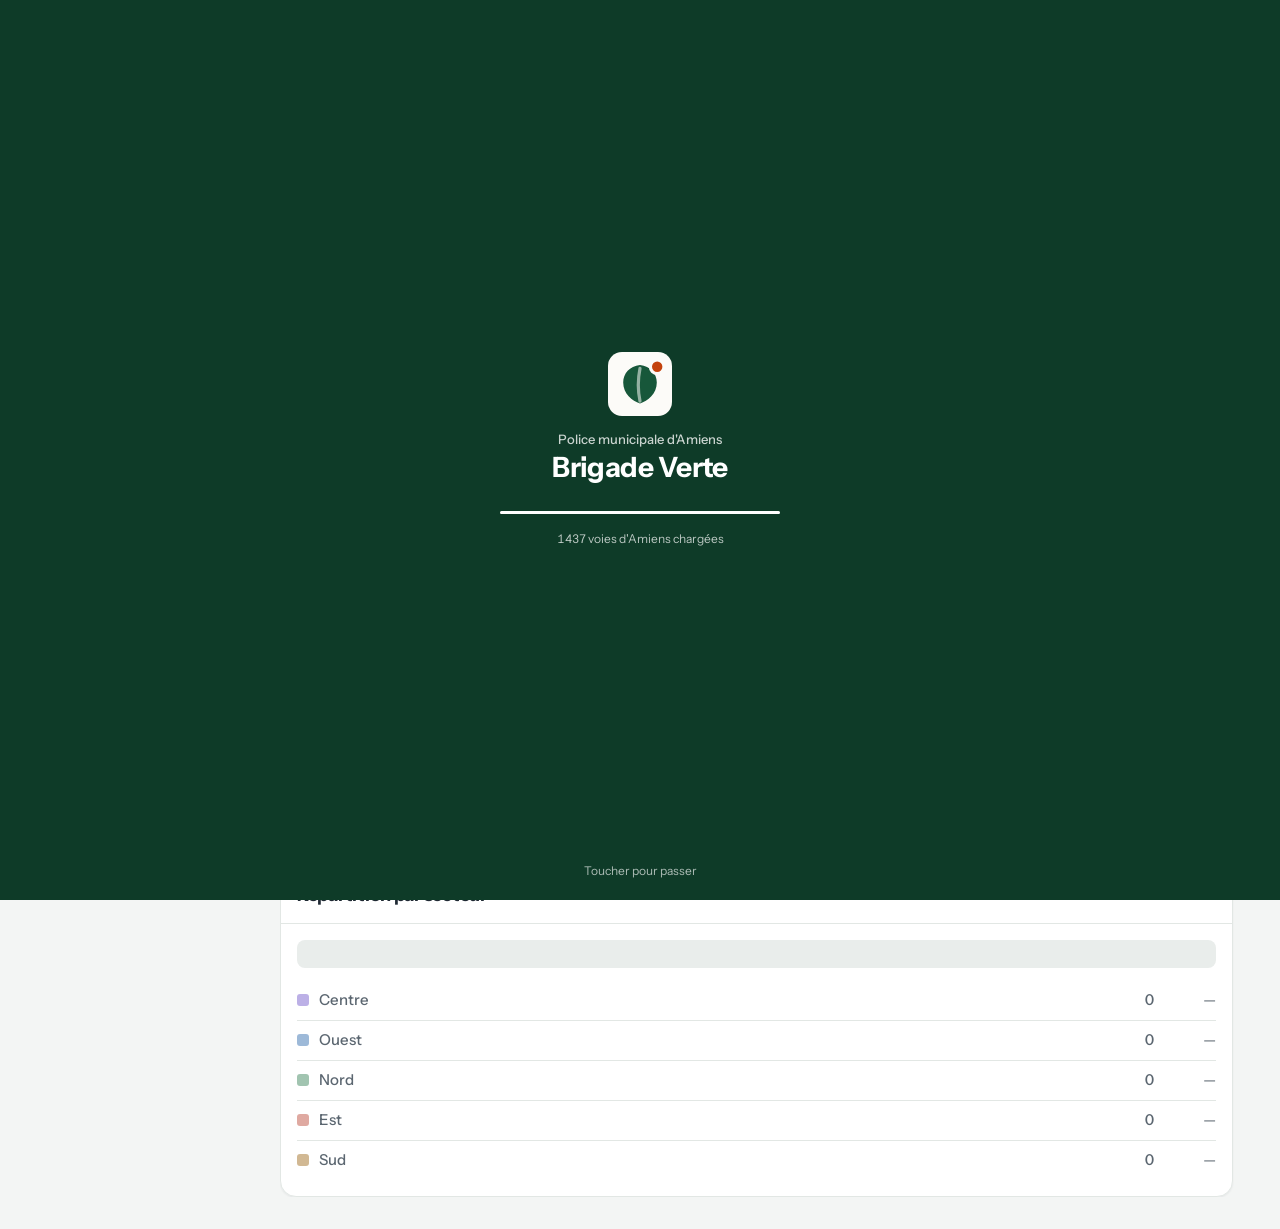
==== commit 3b8d63e7: "Refonte intégrale : accueil, navigation, Terrain, Rapports, Collecte Réalisée par une équipe de sous" ====
--- a/brigade-verte-v3/index.html
+++ b/brigade-verte-v3/index.html
@@ -110,9 +110,9 @@
        Un seul élément, restylé par css/layout.css :
        barre basse (mobile) · rail (tablette, téléphone en paysage) · barre latérale (≥ 1024 px). -->
   <aside class="sidebar" id="sidebar" aria-label="Navigation principale">
-    <a class="brand sideBrand" href="#accueil" aria-label="Brigade Verte — accueil">
+    <a class="brand sideBrand" href="#accueil">
       <svg class="brandMark" viewBox="0 0 32 32" aria-hidden="true"><rect width="32" height="32" rx="7" fill="#fcfbf8"/><path d="M16 6.5c5.2.5 8.4 4.3 8.4 8.8 0 5.5-4.5 9.5-8.4 10.4-3.9-.9-8.4-4.9-8.4-10.4 0-4.5 3.2-8.3 8.4-8.8Z" fill="#17573a"/><path d="M16 8.2c-1 4.9-1 11.7 0 16.4" stroke="#fcfbf8" stroke-width="1.6" stroke-linecap="round" fill="none" opacity=".55"/><circle cx="24.6" cy="7.4" r="3.4" fill="#c4420c" stroke="#fcfbf8" stroke-width="1.6"/></svg>
-      <span class="wordmark" aria-hidden="true"><b>Brigade Verte</b><span>Police municipale · Amiens</span></span>
+      <span class="wordmark"><b>Brigade Verte</b> <span>Police municipale · Amiens</span></span>
     </a>
 
     <nav class="viewSwitch navbar" aria-label="Vues">
--- a/brigade-verte-v3/css/layout.css
+++ b/brigade-verte-v3/css/layout.css
@@ -145,6 +145,8 @@
 .sidebar .viewSwitch {
   display: grid;
   grid-template-columns: repeat(4, minmax(0, 1fr));
+  width: 100%;
+  justify-self: stretch;
   gap: 0;
   height: var(--nav-h);
   padding: 0;
--- a/brigade-verte-v3/css/map.css
+++ b/brigade-verte-v3/css/map.css
@@ -450,10 +450,12 @@
     bottom: var(--s6);
   }
   .mapPick {
-    left: auto;
+    left: var(--s3);
     right: calc(var(--free-right) + var(--s2));
     bottom: var(--s6);
-    width: 340px;
+    width: auto;
+    max-width: 340px;
+    margin-inline: auto 0;
   }
   .map .leaflet-bottom.leaflet-right {
     right: var(--free-right);
@@ -462,10 +464,16 @@
 
 /* Encoche en paysage : compteur et boutons de carte restent accessibles. */
 @supports (left: max(0px)) {
-  .mapHud {
-    left: max(var(--s3), env(safe-area-inset-left));
-  }
-  .mapTools {
-    right: max(var(--s3), env(safe-area-inset-right));
-  }
-}
+  @media (max-width: 1023px) {
+    .mapHud {
+      left: max(var(--s3), env(safe-area-inset-left));
+    }
+    .mapTools {
+      right: max(var(--s3), env(safe-area-inset-right));
+    }
+  }
+}
+/* Choix de rue ouvert : la consigne « Touchez la carte » s'efface. */
+.territory:has(.mapPick:not([hidden])) .mapHint {
+  opacity: 0;
+}
--- a/brigade-verte-v3/css/dashboard.css
+++ b/brigade-verte-v3/css/dashboard.css
@@ -5,7 +5,7 @@
    Mise en page par requêtes de conteneur : la grille suit la place réellement
    disponible (rail, barre latérale, panneau), pas seulement la fenêtre. */
 
-.dash {
+.view--accueil .dash {
   --d-green: var(--green-700, #17573a);
   --d-green-strong: var(--green-800, #114530);
   --d-green-tint: var(--green-50, #e7f1eb);
@@ -42,7 +42,7 @@
   font-family: var(--font-ui, "Instrument Sans", system-ui, sans-serif);
 }
 
-.dash__inner {
+.view--accueil .dash__inner {
   max-width: var(--content-max, 1200px);
   margin-inline: auto;
   padding: 20px var(--d-pad) calc(40px + env(safe-area-inset-bottom));
@@ -51,36 +51,30 @@
   gap: 16px;
 }
 
-.dash p,
-.dash h2,
-.dash h3,
-.dash h4,
-.dash ol,
-.dash ul {
+.view--accueil .dash p, .view--accueil .dash h2, .view--accueil .dash h3, .view--accueil .dash h4, .view--accueil .dash ol, .view--accueil .dash ul {
   margin: 0;
 }
-.dash ol,
-.dash ul {
+.view--accueil .dash ol, .view--accueil .dash ul {
   padding: 0;
   list-style: none;
 }
-.dash .icon {
+.view--accueil .dash .icon {
   width: 20px;
   height: 20px;
-}
-
-/* ─── Bloc du jour ─── */
-.dashDay {
+}/* ─── Bloc du jour ─── */
+
+
+.view--accueil .dashDay {
   display: flex;
   flex-direction: column;
   gap: 8px;
 }
-.dashEyebrow {
+.view--accueil .dashEyebrow {
   font-size: 0.875rem;
   font-weight: 600;
   color: var(--d-muted);
 }
-.dashTitle {
+.view--accueil .dashTitle {
   font-size: var(--fs-30, clamp(1.625rem, 1.4rem + 0.8vw, 2rem));
   font-weight: 700;
   line-height: 1.15;
@@ -88,18 +82,18 @@
   color: var(--d-text);
   text-wrap: balance;
 }
-.dashTourDate {
+.view--accueil .dashTourDate {
   font-size: 0.9375rem;
   font-weight: 500;
   color: var(--d-text-2);
 }
-.dashPills {
+.view--accueil .dashPills {
   display: flex;
   flex-wrap: wrap;
   gap: 8px;
   margin-top: 4px;
 }
-.pill {
+.view--accueil .pill {
   display: inline-flex;
   align-items: center;
   gap: 8px;
@@ -113,35 +107,35 @@
   line-height: 1.3;
   color: var(--d-text-2);
 }
-.pill .icon {
+.view--accueil .pill .icon {
   width: 16px;
   height: 16px;
 }
-.pill__dot {
+.view--accueil .pill__dot {
   width: 8px;
   height: 8px;
   border-radius: 50%;
   background: var(--d-ok);
   box-shadow: 0 0 0 3px var(--d-ok-tint);
 }
-.pill--live {
+.view--accueil .pill--live {
   border-color: transparent;
   background: var(--d-green-tint);
   color: var(--d-green);
 }
-.pill--ok {
+.view--accueil .pill--ok {
   border-color: transparent;
   background: var(--d-ok-tint);
   color: var(--d-ok-ink);
 }
-.pill--warn {
+.view--accueil .pill--warn {
   border-color: transparent;
   background: var(--d-warn);
   color: #fff;
-}
-
-/* Alerte : tournée précédente non clôturée (orange = alerte uniquement) */
-.dashAlert {
+}/* Alerte : tournée précédente non clôturée (orange = alerte uniquement) */
+
+
+.view--accueil .dashAlert {
   display: flex;
   gap: 12px;
   margin-top: 8px;
@@ -152,7 +146,7 @@
   border-left: 4px solid var(--d-warn);
   color: var(--d-warn-ink);
 }
-.dashAlert__icon {
+.view--accueil .dashAlert__icon {
   flex: 0 0 auto;
   display: grid;
   place-items: center;
@@ -162,30 +156,30 @@
   background: var(--d-warn);
   color: #fff;
 }
-.dashAlert__body {
+.view--accueil .dashAlert__body {
   display: flex;
   flex-direction: column;
   gap: 4px;
   min-width: 0;
 }
-.dashAlert__title {
+.view--accueil .dashAlert__title {
   font-size: 1rem;
   font-weight: 700;
 }
-.dashAlert__text {
+.view--accueil .dashAlert__text {
   font-size: 0.9375rem;
   line-height: 1.5;
   color: var(--d-warn-ink);
 }
-.dashAlert__actions {
+.view--accueil .dashAlert__actions {
   display: flex;
   flex-wrap: wrap;
   gap: 8px;
   margin-top: 8px;
-}
-
-/* ─── Boutons (scope .dash : surcharge les .btn hérités) ─── */
-.dash .btn {
+}/* ─── Boutons (scope .dash : surcharge les .btn hérités) ─── */
+
+
+.view--accueil .dash .btn {
   display: inline-flex;
   align-items: center;
   justify-content: center;
@@ -204,66 +198,65 @@
   cursor: pointer;
   transition: background var(--d-t-fast), border-color var(--d-t-fast), transform var(--d-t-fast), box-shadow var(--d-t-fast);
 }
-.dash .btn--sm {
+.view--accueil .dash .btn--sm {
   min-height: 44px;
   padding: 0 14px;
   font-size: 0.9375rem;
 }
-.dash .btn--primary {
+.view--accueil .dash .btn--primary {
   background: var(--d-green);
   color: #fff;
 }
-.dash .btn--secondary {
+.view--accueil .dash .btn--secondary {
   background: var(--d-surface);
   border-color: var(--d-border-strong);
   color: var(--d-text);
 }
-.dash .btn--ghost {
+.view--accueil .dash .btn--ghost {
   color: var(--d-green);
 }
-.dash .btn--warn {
+.view--accueil .dash .btn--warn {
   background: var(--d-warn);
   color: #fff;
 }
-.dashAlert .btn--ghost {
+.view--accueil .dashAlert .btn--ghost {
   color: var(--d-warn-ink);
   text-decoration: underline;
   text-underline-offset: 3px;
 }
 @media (hover: hover) {
-  .dash .btn--primary:hover {
+  .view--accueil .dash .btn--primary:hover {
     background: var(--d-green-strong);
   }
-  .dash .btn--secondary:hover {
+  .view--accueil .dash .btn--secondary:hover {
     background: var(--d-bg);
   }
-  .dash .btn--ghost:hover {
+  .view--accueil .dash .btn--ghost:hover {
     background: var(--d-green-tint);
   }
-  .dash .btn--warn:hover {
+  .view--accueil .dash .btn--warn:hover {
     background: var(--d-warn-ink);
   }
-  .dashAlert .btn--ghost:hover {
+  .view--accueil .dashAlert .btn--ghost:hover {
     background: color-mix(in srgb, var(--d-warn) 10%, transparent);
   }
 }
-.dash .btn:active {
+.view--accueil .dash .btn:active {
   transform: scale(0.98);
 }
-.dash .btn:focus-visible,
-.dash .access:focus-visible {
+.view--accueil .dash .btn:focus-visible, .view--accueil .dash .access:focus-visible {
   outline: 2px solid transparent;
   outline-offset: 2px;
   box-shadow: var(--d-focus);
-}
-
-/* ─── Cartes statistiques ─── */
-.statGrid {
+}/* ─── Cartes statistiques ─── */
+
+
+.view--accueil .statGrid {
   display: grid;
   grid-template-columns: repeat(2, minmax(0, 1fr));
   gap: 12px;
 }
-.stat {
+.view--accueil .stat {
   display: flex;
   flex-direction: column;
   min-height: 104px;
@@ -273,13 +266,13 @@
   border: 1px solid var(--d-border);
   box-shadow: var(--d-sh-1);
 }
-.stat__label {
+.view--accueil .stat__label {
   font-size: 0.875rem;
   font-weight: 500;
   line-height: 1.3;
   color: var(--d-muted);
 }
-.stat__value {
+.view--accueil .stat__value {
   margin-top: 6px;
   font-size: var(--fs-stat, clamp(2rem, 1.7rem + 1vw, 2.5rem));
   font-weight: 700;
@@ -288,21 +281,21 @@
   font-variant-numeric: tabular-nums;
   color: var(--d-text);
 }
-.stat__meta {
+.view--accueil .stat__meta {
   margin-top: auto;
   padding-top: 8px;
   font-size: 0.875rem;
   font-weight: 500;
   line-height: 1.3;
   color: var(--d-muted);
-}
-
-/* ─── Grandes cartes d'accès ─── */
-.accessGrid {
+}/* ─── Grandes cartes d'accès ─── */
+
+
+.view--accueil .accessGrid {
   display: grid;
   gap: 12px;
 }
-.access {
+.view--accueil .access {
   display: grid;
   grid-template-columns: 48px minmax(0, 1fr) auto;
   align-items: center;
@@ -320,7 +313,7 @@
   cursor: pointer;
   transition: border-color var(--d-t-fast), box-shadow var(--d-t-fast), transform var(--d-t-fast), background var(--d-t-fast);
 }
-.access__icon {
+.view--accueil .access__icon {
   display: grid;
   place-items: center;
   width: 48px;
@@ -329,29 +322,29 @@
   background: var(--d-green-tint);
   color: var(--d-green);
 }
-.access__icon .icon {
+.view--accueil .access__icon .icon {
   width: 24px;
   height: 24px;
 }
-.access__body {
+.view--accueil .access__body {
   display: flex;
   flex-direction: column;
   gap: 2px;
   min-width: 0;
 }
-.access__title {
+.view--accueil .access__title {
   font-size: 1.125rem;
   font-weight: 700;
   line-height: 1.25;
 }
-.access__text {
+.view--accueil .access__text {
   font-size: 0.9375rem;
   font-weight: 500;
   line-height: 1.35;
   color: var(--d-text-2);
   overflow-wrap: anywhere;
 }
-.access__cta {
+.view--accueil .access__cta {
   display: grid;
   place-items: center;
   width: 36px;
@@ -360,52 +353,52 @@
   color: var(--d-green);
   transition: transform var(--d-t) var(--d-ease);
 }
-.access--primary {
+.view--accueil .access--primary {
   background: var(--d-green);
   border-color: var(--d-green);
   color: #fff;
 }
-.access--primary .access__icon {
+.view--accueil .access--primary .access__icon {
   background: rgba(255, 255, 255, 0.14);
   color: #fff;
 }
-.access--primary .access__text {
+.view--accueil .access--primary .access__text {
   color: var(--on-dark, #e7f1eb);
 }
-.access--primary .access__cta {
+.view--accueil .access--primary .access__cta {
   background: rgba(255, 255, 255, 0.14);
   color: #fff;
 }
 @media (hover: hover) {
-  .access:hover {
+  .view--accueil .access:hover {
     border-color: var(--d-green);
     box-shadow: var(--d-sh-2);
   }
-  .access--primary:hover {
+  .view--accueil .access--primary:hover {
     background: var(--d-green-strong);
     border-color: var(--d-green-strong);
   }
-  .access:hover .access__cta {
+  .view--accueil .access:hover .access__cta {
     transform: translateX(2px);
   }
 }
-.access:active {
+.view--accueil .access:active {
   transform: scale(0.98);
-}
-
-/* ─── Cartes ─── */
-.dashGrid {
+}/* ─── Cartes ─── */
+
+
+.view--accueil .dashGrid {
   display: grid;
   gap: 16px;
 }
-.card {
+.view--accueil .card {
   min-width: 0;
   border-radius: var(--d-r-lg);
   background: var(--d-surface);
   border: 1px solid var(--d-border);
   box-shadow: var(--d-sh-1);
 }
-.card__head {
+.view--accueil .card__head {
   display: flex;
   align-items: center;
   justify-content: space-between;
@@ -414,22 +407,22 @@
   padding: 8px 8px 8px var(--d-pad);
   border-bottom: 1px solid var(--d-border);
 }
-.card__head h3 {
+.view--accueil .card__head h3 {
   font-size: 1.125rem;
   font-weight: 700;
   line-height: 1.25;
 }
-.card__body {
+.view--accueil .card__body {
   padding: var(--d-pad);
-}
-
-/* Activité récente */
-.recentList {
+}/* Activité récente */
+
+
+.view--accueil .recentList {
   display: flex;
   flex-direction: column;
   margin: calc(var(--d-pad) * -1) 0 !important;
 }
-.recent {
+.view--accueil .recent {
   display: flex;
   flex-direction: column;
   gap: 12px;
@@ -440,32 +433,32 @@
   margin-right: calc(var(--d-pad) * -1);
   padding-right: var(--d-pad);
 }
-.recent + .recent {
+.view--accueil .recent + .recent {
   border-top: 1px solid var(--d-border);
 }
-.recent.is-editing {
+.view--accueil .recent.is-editing {
   background: var(--d-green-tint);
 }
-.recent__main {
+.view--accueil .recent__main {
   display: flex;
   flex-direction: column;
   gap: 6px;
   min-width: 0;
 }
-.recent__addr {
+.view--accueil .recent__addr {
   font-size: 1rem;
   font-weight: 700;
   line-height: 1.35;
   overflow-wrap: anywhere;
 }
-.recent__num {
+.view--accueil .recent__num {
   font-family: var(--font-mono, ui-monospace, monospace);
   font-size: 0.875rem;
   font-weight: 500;
   font-variant-numeric: tabular-nums;
   color: var(--d-muted);
 }
-.recent__meta {
+.view--accueil .recent__meta {
   display: flex;
   flex-wrap: wrap;
   align-items: center;
@@ -474,27 +467,27 @@
   font-weight: 500;
   color: var(--d-text-2);
 }
-.secTag {
+.view--accueil .secTag {
   display: inline-flex;
   align-items: center;
   gap: 6px;
   font-weight: 600;
   color: var(--d-text);
 }
-.secTag__dot {
+.view--accueil .secTag__dot {
   width: 10px;
   height: 10px;
   border-radius: 50%;
   background: var(--sec, #6b7280);
 }
-.recent__time {
+.view--accueil .recent__time {
   font-variant-numeric: tabular-nums;
 }
-.recent__time.is-unknown {
+.view--accueil .recent__time.is-unknown {
   font-style: italic;
   color: var(--d-muted);
 }
-.recent__badge {
+.view--accueil .recent__badge {
   padding: 2px 8px;
   border-radius: 999px;
   background: var(--d-green);
@@ -502,7 +495,7 @@
   font-size: 0.8125rem;
   font-weight: 600;
 }
-.recent__waste {
+.view--accueil .recent__waste {
   font-size: 0.9375rem;
   line-height: 1.4;
   color: var(--d-text-2);
@@ -510,16 +503,16 @@
   overflow: hidden;
   text-overflow: ellipsis;
 }
-.recent__actions {
+.view--accueil .recent__actions {
   display: flex;
   gap: 8px;
 }
-.recent__actions .btn {
+.view--accueil .recent__actions .btn {
   flex: 1;
-}
-
-/* État vide */
-.empty {
+}/* État vide */
+
+
+.view--accueil .empty {
   display: flex;
   flex-direction: column;
   align-items: center;
@@ -529,7 +522,7 @@
   padding: 16px 0 8px;
   text-align: center;
 }
-.empty__icon {
+.view--accueil .empty__icon {
   display: grid;
   place-items: center;
   width: 64px;
@@ -539,28 +532,28 @@
   background: var(--d-green-tint);
   color: var(--d-green);
 }
-.empty__icon .icon {
+.view--accueil .empty__icon .icon {
   width: 32px;
   height: 32px;
 }
-.empty__title {
+.view--accueil .empty__title {
   font-size: 1.125rem;
   font-weight: 700;
 }
-.empty__text {
+.view--accueil .empty__text {
   font-size: 0.9375rem;
   line-height: 1.5;
   color: var(--d-text-2);
 }
-.empty .btn {
+.view--accueil .empty .btn {
   margin-top: 8px;
 }
-.empty:not([hidden]) {
+.view--accueil .empty:not([hidden]) {
   animation: dashFade var(--d-t) ease-out both;
-}
-
-/* Répartition par secteur : barre empilée (2 px d'espace entre segments) + légende chiffrée */
-.secBar {
+}/* Répartition par secteur : barre empilée (2 px d'espace entre segments) + légende chiffrée */
+
+
+.view--accueil .secBar {
   display: flex;
   gap: 2px;
   height: 28px;
@@ -568,10 +561,10 @@
   overflow: hidden;
   background: var(--d-surface);
 }
-.secBar.is-empty {
+.view--accueil .secBar.is-empty {
   background: var(--d-sunken);
 }
-.secBar__seg {
+.view--accueil .secBar__seg {
   display: grid;
   place-items: center;
   flex-basis: 0;
@@ -582,11 +575,11 @@
   font-weight: 700;
   font-variant-numeric: tabular-nums;
 }
-.secLegend {
+.view--accueil .secLegend {
   display: grid;
   margin-top: 12px !important;
 }
-.secLegend__item {
+.view--accueil .secLegend__item {
   display: grid;
   grid-template-columns: 12px minmax(0, 1fr) auto 3.5em;
   align-items: center;
@@ -594,37 +587,36 @@
   min-height: 40px;
   font-size: 0.9375rem;
 }
-.secLegend__item + .secLegend__item {
+.view--accueil .secLegend__item + .secLegend__item {
   border-top: 1px solid var(--d-border);
 }
-.secLegend__dot {
+.view--accueil .secLegend__dot {
   width: 12px;
   height: 12px;
   border-radius: 3px;
   background: var(--sec);
 }
-.secLegend__name {
+.view--accueil .secLegend__name {
   font-weight: 600;
 }
-.secLegend__n {
+.view--accueil .secLegend__n {
   font-weight: 700;
   font-variant-numeric: tabular-nums;
 }
-.secLegend__pct {
+.view--accueil .secLegend__pct {
   text-align: right;
   font-variant-numeric: tabular-nums;
   color: var(--d-muted);
 }
-.secLegend__item.is-zero .secLegend__name,
-.secLegend__item.is-zero .secLegend__n {
+.view--accueil .secLegend__item.is-zero .secLegend__name, .view--accueil .secLegend__item.is-zero .secLegend__n {
   font-weight: 500;
   color: var(--d-muted);
 }
-.secLegend__item.is-zero .secLegend__dot {
+.view--accueil .secLegend__item.is-zero .secLegend__dot {
   opacity: 0.45;
-}
-
-/* ─── Apparition discrète (première construction seulement) ─── */
+}/* ─── Apparition discrète (première construction seulement) ─── */
+
+
 @keyframes dashUp {
   from {
     opacity: 0;
@@ -643,152 +635,141 @@
     opacity: 1;
   }
 }
-.dash-in,
-.stat,
-.access,
-.dashGrid > .card {
+.view--accueil .dash-in, .view--accueil .stat, .view--accueil .access, .view--accueil .dashGrid > .card {
   animation: dashUp 260ms var(--d-ease) both;
 }
-.stat:nth-child(2) {
+.view--accueil .stat:nth-child(2) {
   animation-delay: 40ms;
 }
-.stat:nth-child(3) {
+.view--accueil .stat:nth-child(3) {
   animation-delay: 80ms;
 }
-.stat:nth-child(4) {
+.view--accueil .stat:nth-child(4) {
   animation-delay: 120ms;
 }
-.access {
+.view--accueil .access {
   animation-delay: 120ms;
 }
-.access:nth-child(2) {
+.view--accueil .access:nth-child(2) {
   animation-delay: 160ms;
 }
-.access:nth-child(3) {
+.view--accueil .access:nth-child(3) {
   animation-delay: 200ms;
 }
-.dashGrid > .card {
+.view--accueil .dashGrid > .card {
   animation-delay: 220ms;
 }
 
 @media (prefers-reduced-motion: reduce) {
-  .dash-in,
-  .stat,
-  .access,
-  .dashGrid > .card,
-  .empty:not([hidden]) {
+  .view--accueil .dash-in, .view--accueil .stat, .view--accueil .access, .view--accueil .dashGrid > .card, .view--accueil .empty:not([hidden]) {
     animation: dashFade 120ms ease-out both;
     animation-delay: 0ms;
   }
-  .dash .btn,
-  .access,
-  .access__cta {
+  .view--accueil .dash .btn, .view--accueil .access, .view--accueil .access__cta {
     transition: none;
   }
-  .dash .btn:active,
-  .access:active,
-  .access:hover .access__cta {
+  .view--accueil .dash .btn:active, .view--accueil .access:active, .view--accueil .access:hover .access__cta {
     transform: none;
   }
 }
 
 @media (forced-colors: active) {
-  .stat,
-  .access,
-  .card,
-  .pill {
+  .view--accueil .stat, .view--accueil .access, .view--accueil .card, .view--accueil .pill {
     border: 1px solid CanvasText;
   }
-  .secBar__seg,
-  .secLegend__dot,
-  .secTag__dot {
+  .view--accueil .secBar__seg, .view--accueil .secLegend__dot, .view--accueil .secTag__dot {
     forced-color-adjust: none;
   }
-}
-
-/* ─── Largeurs ─── */
-/* Petits téléphones : les deux actions de l'activité se partagent la ligne. */
+}/* ─── Largeurs ─── *//* Petits téléphones : les deux actions de l'activité se partagent la ligne. */
+
+
+
 @container dash (min-width: 480px) {
-  .recent {
+  .view--accueil .recent {
     flex-direction: row;
     align-items: center;
     gap: 16px;
   }
-  .recent__main {
+  .view--accueil .recent__main {
     flex: 1;
   }
-  .recent__actions .btn {
+  .view--accueil .recent__actions .btn {
     flex: 0 0 auto;
   }
-}
-
-/* Tablette : 4 stats, 3 cartes d'accès (120 de haut) */
+}/* Tablette : 4 stats, 3 cartes d'accès (120 de haut) */
+
+
 @container dash (min-width: 640px) {
-  .statGrid {
+  .view--accueil .statGrid {
     grid-template-columns: repeat(4, minmax(0, 1fr));
   }
-  .accessGrid {
+  .view--accueil .accessGrid {
     grid-template-columns: repeat(3, minmax(0, 1fr));
   }
-  .access {
+  .view--accueil .access {
     grid-template-columns: 48px minmax(0, 1fr);
     grid-template-rows: auto 1fr;
     align-items: start;
     min-height: 120px;
   }
-  .access__icon {
+  .view--accueil .access__icon {
     grid-row: 1;
   }
-  .access__body {
+  .view--accueil .access__body {
     grid-column: 1 / -1;
     grid-row: 2;
   }
-  .access__cta {
+  .view--accueil .access__cta {
     grid-column: 2;
     grid-row: 1;
     justify-self: end;
   }
-}
-
-/* Ordinateur : marges 32, activité (8) + répartition (4) */
+}/* Ordinateur : marges 32, activité (8) + répartition (4) */
+
+
 @container dash (min-width: 960px) {
-  .dash__inner {
+  .view--accueil .dash__inner {
     --d-pad: 24px;
     padding: 32px 32px 48px;
     gap: 24px;
   }
-  .dash .card {
+  .view--accueil .dash .card {
     --d-pad: 24px;
   }
-  .statGrid,
-  .accessGrid {
+  .view--accueil .statGrid, .view--accueil .accessGrid {
     gap: 16px;
   }
-  .stat {
+  .view--accueil .stat {
     padding: 20px 24px;
   }
-  .access {
+  .view--accueil .access {
     min-height: 152px;
     padding: 20px 24px;
   }
-  .dashGrid {
+  .view--accueil .dashGrid {
     grid-template-columns: repeat(12, minmax(0, 1fr));
     align-items: start;
     gap: 24px;
   }
-  .dashRecent {
+  .view--accueil .dashRecent {
     grid-column: span 8;
   }
-  .dashSectors {
+  .view--accueil .dashSectors {
     grid-column: span 4;
   }
-}
-
-/* Ordinateur et téléphone en paysage : la page ne défile pas, le tableau de bord si. */
+}/* Ordinateur et téléphone en paysage : la page ne défile pas, le tableau de bord si. */
+
+
 @media (min-width: 1024px), (orientation: landscape) and (max-height: 500px) {
-  .dash {
+  .view--accueil .dash {
     overflow-y: auto;
     overscroll-behavior: contain;
     scrollbar-gutter: stable;
   }
-}
+}/* Intégration : l'enveloppe .view--accueil (layout.css) porte déjà les marges
+   de la page — pas de double marge autour du tableau de bord. */
+
+
+.view--accueil .dash__inner {
+  padding: 0;
+}
--- a/brigade-verte-v3/css/terrain.css
+++ b/brigade-verte-v3/css/terrain.css
@@ -417,22 +417,28 @@
 }
 
 /* ─────────────────── Précisions : grille de boutons visuels ─────────────── */
-#precField {
-  container-type: inline-size;
-}
 .view--terrain .precGrid {
   display: grid;
   grid-template-columns: repeat(2, minmax(0, 1fr));
   gap: var(--s2);
 }
-@container (min-width: 420px) {
+/* Largeur réelle du formulaire : 3 colonnes sur grand téléphone, 4 sur
+   tablette portrait (formulaire de 640), 3 dans le panneau d'ordinateur ≥ 1440.
+   (Pas de container queries : Chrome perd la mise en page d'un conteneur
+   dont le contenu est réécrit, cf. grille des familles.) */
+@media (min-width: 420px) and (max-width: 767px) {
   .view--terrain .precGrid {
     grid-template-columns: repeat(3, minmax(0, 1fr));
   }
 }
-@container (min-width: 560px) {
+@media (min-width: 768px) and (max-width: 1023px) and (min-height: 501px) {
   .view--terrain .precGrid {
     grid-template-columns: repeat(4, minmax(0, 1fr));
+  }
+}
+@media (min-width: 1440px) {
+  .view--terrain .precGrid {
+    grid-template-columns: repeat(3, minmax(0, 1fr));
   }
 }
 .view--terrain .precBtn {
@@ -506,12 +512,15 @@
   border: 1px dashed var(--border-strong);
   border-radius: var(--r-lg);
   background: var(--surface);
-  box-shadow: 0 -8px 0 var(--surface); /* masque ce qui défile au-dessus */
+  /* Bandes opaques au-dessus et en dessous : ce qui défile derrière la zone
+     collante ne transparaît jamais (coins compris, rayon réduit). */
+  border-radius: var(--r-md);
+  box-shadow: 0 -8px 0 var(--surface), 0 8px 0 var(--surface);
 }
 .view--terrain .found.has-items {
   border: 1.5px solid var(--ok);
   background: #f4fbf6;
-  box-shadow: 0 -8px 0 var(--surface), var(--sh-2);
+  box-shadow: 0 -8px 0 var(--surface), 0 8px 0 var(--surface), var(--sh-2);
 }
 .view--terrain .found .label {
   margin-bottom: var(--s2);
@@ -622,10 +631,6 @@
 }
 
 /* Fréquents : tuiles de 56 bien visibles */
-.freqField,
-.famField {
-  container-type: inline-size;
-}
 .pickers--tiles {
   display: grid;
   grid-template-columns: repeat(2, minmax(0, 1fr));
@@ -636,7 +641,7 @@
   border-radius: var(--r-md);
   font-weight: var(--fw-sb);
 }
-@container (min-width: 520px) {
+@media (min-width: 560px) and (max-width: 1023px) and (min-height: 501px) {
   .pickers--tiles {
     grid-template-columns: repeat(3, minmax(0, 1fr));
   }
@@ -648,7 +653,9 @@
   grid-template-columns: repeat(2, minmax(0, 1fr));
   gap: var(--s2);
 }
-@container (min-width: 520px) {
+/* Tablette portrait (formulaire de 640) : 3 colonnes ; panneau d'ordinateur
+   et téléphone en paysage : 2 colonnes, le nom reste lisible. */
+@media (min-width: 560px) and (max-width: 1023px) and (min-height: 501px) {
   .famGrid {
     grid-template-columns: repeat(3, minmax(0, 1fr));
   }
@@ -657,10 +664,9 @@
   position: relative;
   display: flex;
   align-items: center;
-  gap: 10px;
+  gap: var(--s2);
   min-height: 88px;
-  padding: var(--s3);
-  padding-right: 30px;
+  padding: 10px;
   border: 1px solid var(--border);
   border-radius: var(--r-lg);
   background: var(--surface);
@@ -671,8 +677,8 @@
 }
 .wasteFam__icon {
   flex: 0 0 auto;
-  width: 48px;
-  height: 48px;
+  width: 46px;
+  height: 46px;
   display: grid;
   place-items: center;
   border-radius: var(--r-md);
@@ -694,7 +700,6 @@
   font-weight: var(--fw-sb);
   line-height: 1.25;
   overflow-wrap: break-word;
-  hyphens: auto;
 }
 .wasteFam__name small {
   display: block;
@@ -706,10 +711,11 @@
 .wasteFam--more .wasteFam__name {
   display: block;
 }
+/* Compteur posé sur le coin de l'icône (le nom garde toute sa largeur) */
 .wasteFam__count {
   position: absolute;
-  top: 8px;
-  right: 8px;
+  top: 6px;
+  left: 42px;
   min-width: 22px;
   height: 22px;
   padding: 0 6px;
@@ -721,9 +727,31 @@
   font-size: var(--fs-12);
   font-weight: var(--fw-b);
   font-variant-numeric: tabular-nums;
+  box-shadow: 0 0 0 2px var(--surface);
 }
 .wasteFam__count[hidden] {
   display: none;
+}
+/* Téléphones étroits : icône au-dessus du nom, qui garde toute la largeur
+   de la carte (« Professionnels », « Électroménager » sans coupure). */
+@media (max-width: 419px) {
+  .wasteFam {
+    flex-direction: column;
+    align-items: flex-start;
+    justify-content: flex-start;
+    gap: 6px;
+  }
+  .wasteFam__icon {
+    width: 44px;
+    height: 44px;
+  }
+  .wasteFam__icon .icon {
+    width: 26px;
+    height: 26px;
+  }
+  .wasteFam__count {
+    left: 40px;
+  }
 }
 @media (hover: hover) {
   .wasteFam:hover {
@@ -991,6 +1019,34 @@
   .wasteFam {
     min-height: 72px;
   }
+  /* Hauteur comptée : l'intitulé et le titre d'étape cèdent la place
+     (le titre reste lu par les lecteurs d'écran, la barre d'étapes reste). */
+  .view--terrain .composerHead {
+    padding-top: var(--s2);
+    padding-bottom: 0;
+  }
+  .view--terrain .composerHead .eyebrow {
+    display: none;
+  }
+  .view--terrain .stages {
+    margin-top: 0;
+  }
+  .view--terrain .stageBtn {
+    min-height: 40px;
+    padding-bottom: 4px;
+  }
+  .view--terrain .stageTitle {
+    position: absolute;
+    width: 1px;
+    height: 1px;
+    margin: 0;
+    overflow: hidden;
+    clip-path: inset(50%);
+    white-space: nowrap;
+  }
+  .view--terrain .stagePane {
+    padding-top: var(--s3);
+  }
 }
 
 /* ─────────────────────────── Réduction des animations ──────────────────── */
@@ -1026,3 +1082,61 @@
     border: 3px solid Highlight;
   }
 }
+
+/* Le focus clavier (et tout défilement vers un élément) ne passe jamais sous
+   la zone « Constaté » collante : marge de défilement à l'étape Déchets. */
+html:has(.app[data-view="terrain"][data-stage="2"]) {
+  scroll-padding-top: calc(var(--topbar-h, 56px) + 150px);
+  scroll-padding-bottom: calc(var(--nav-offset, 0px) + 96px);
+}
+.app[data-view="terrain"][data-stage="2"] .composerBody {
+  scroll-padding-top: 150px;
+  scroll-padding-bottom: 24px;
+}
+/* Téléphone en paysage : « Constaté » tient sur une ligne qui défile */
+@media (orientation: landscape) and (max-height: 500px) and (max-width: 1023px) {
+  .view--terrain .found {
+    padding: 6px var(--s3);
+  }
+  .view--terrain .found .label {
+    margin-bottom: 4px;
+  }
+  .view--terrain .found .chips {
+    flex-wrap: nowrap;
+    max-height: none;
+    overflow-x: auto;
+    overflow-y: hidden;
+    scrollbar-width: none;
+  }
+  .view--terrain .found .chip {
+    flex: 0 0 auto;
+  }
+  .app[data-view="terrain"][data-stage="2"] .composerBody {
+    scroll-padding-top: 100px;
+  }
+}
+
+/* ─── Corrections QA ─── */
+/* Noms de famille : coupure à la syllabe (fr), jamais au milieu d'une lettre
+   (« Électro-ménager » et non « Électroménag/er »). */
+.wasteFam__name {
+  overflow-wrap: normal;
+  word-break: normal;
+  -webkit-hyphens: auto;
+  hyphens: auto;
+}
+/* Téléphone en paysage : étapes toujours ≥ 44 px, libellé du bouton entier. */
+@media (orientation: landscape) and (max-height: 500px) {
+  .view--terrain .stageBtn {
+    min-height: 44px;
+  }
+  .view--terrain #stageNext {
+    letter-spacing: 0;
+    font-size: var(--fs-14);
+  }
+  .view--terrain #stageNextLabel {
+    white-space: normal;
+    line-height: 1.15;
+    text-align: center;
+  }
+}
--- a/brigade-verte-v3/css/rapport.css
+++ b/brigade-verte-v3/css/rapport.css
@@ -75,6 +75,8 @@
 .view--rapport .reportStats {
   display: flex;
   flex-direction: column;
+  /* components.css (hérité) met align-items: end : les cartes se décalaient. */
+  align-items: stretch;
   gap: var(--s3);
   margin: 0;
 }
@@ -623,6 +625,7 @@
   align-items: center;
   gap: var(--s2);
   flex: 0 0 auto;
+  max-width: 360px;
 }
 .ledgerSort__label {
   font-size: var(--fs-14);
@@ -652,7 +655,7 @@
   box-shadow: var(--focus);
 }
 
-@container ledger (min-width: 560px) {
+@container ledger (min-width: 760px) {
   .ledgerFilters {
     flex-direction: row;
     align-items: center;
@@ -1161,12 +1164,9 @@
   /* Le message défile dans sa carte : l'envoi et la clôture restent visibles. */
   .rpSide {
     position: sticky;
+    align-self: start;
     top: calc(var(--sticky-top, 0px) + var(--s6));
     gap: var(--s3);
-    max-height: calc(100vh - var(--sticky-top, 0px) - var(--s6) * 2);
-    max-height: calc(100dvh - var(--sticky-top, 0px) - var(--s6) * 2);
-    overflow-y: auto;
-    overscroll-behavior: contain;
   }
   .rpSide > * {
     flex: 0 0 auto;
@@ -1177,11 +1177,10 @@
     flex-direction: column;
     min-height: 0;
   }
+  /* Aperçu du message affiché EN ENTIER (arbitrage) : la colonne n'est
+     collante que si elle tient à l'écran ; sinon elle défile avec la page. */
   .view--rapport .rpSide .docBody {
-    flex: 1 1 auto;
-    min-height: 200px;
-    overflow-y: auto;
-    overscroll-behavior: contain;
+    flex: 0 0 auto;
   }
   .view--rapport .doc > :not(.docBody) {
     flex: 0 0 auto;
@@ -1240,3 +1239,15 @@
     border: 1px solid CanvasText;
   }
 }
+
+/* Ordinateur : aperçu du message affiché en entier ; les boutons d'envoi
+   passent AU-DESSUS de l'aperçu pour rester visibles sans défiler. */
+@media (min-width: 1024px) {
+  .view--rapport .rpSide .sendBar {
+    order: -2;
+    position: static;
+  }
+  .view--rapport .rpSide .sendFallback {
+    order: -1;
+  }
+}
--- a/brigade-verte-v3/css/collecte.css
+++ b/brigade-verte-v3/css/collecte.css
@@ -410,8 +410,8 @@
   overflow-wrap: anywhere;
 }
 #viewCollecte .colCard h3 .colNum {
-  font-size: 0.95em;
-  font-weight: var(--fw-b);
+  font-size: 0.9em;
+  font-weight: var(--fw-sb);
   color: var(--green-700);
 }
 #viewCollecte .colCard .sectorChip {
@@ -519,11 +519,14 @@
 }
 #viewCollecte .colStream__head {
   display: flex;
-  flex-wrap: wrap;
+  flex-wrap: nowrap;
   align-items: center;
   gap: var(--s2) var(--s3);
 }
 #viewCollecte .colStream__title {
+  flex: 1 1 auto;
+  min-width: 0;
+  margin: 0;
   font-size: 0.9375rem;
   font-weight: var(--fw-sb);
   color: var(--text-2);
@@ -635,7 +638,10 @@
   align-items: center;
   gap: var(--s2);
 }
-#viewCollecte .colRanges__label {
+#viewCollecte .colRanges .colRanges__label {
+  padding: 0;
+  background: none;
+  font-family: var(--font-ui);
   font-size: var(--fs-14);
   font-weight: var(--fw-sb);
   color: var(--text);
